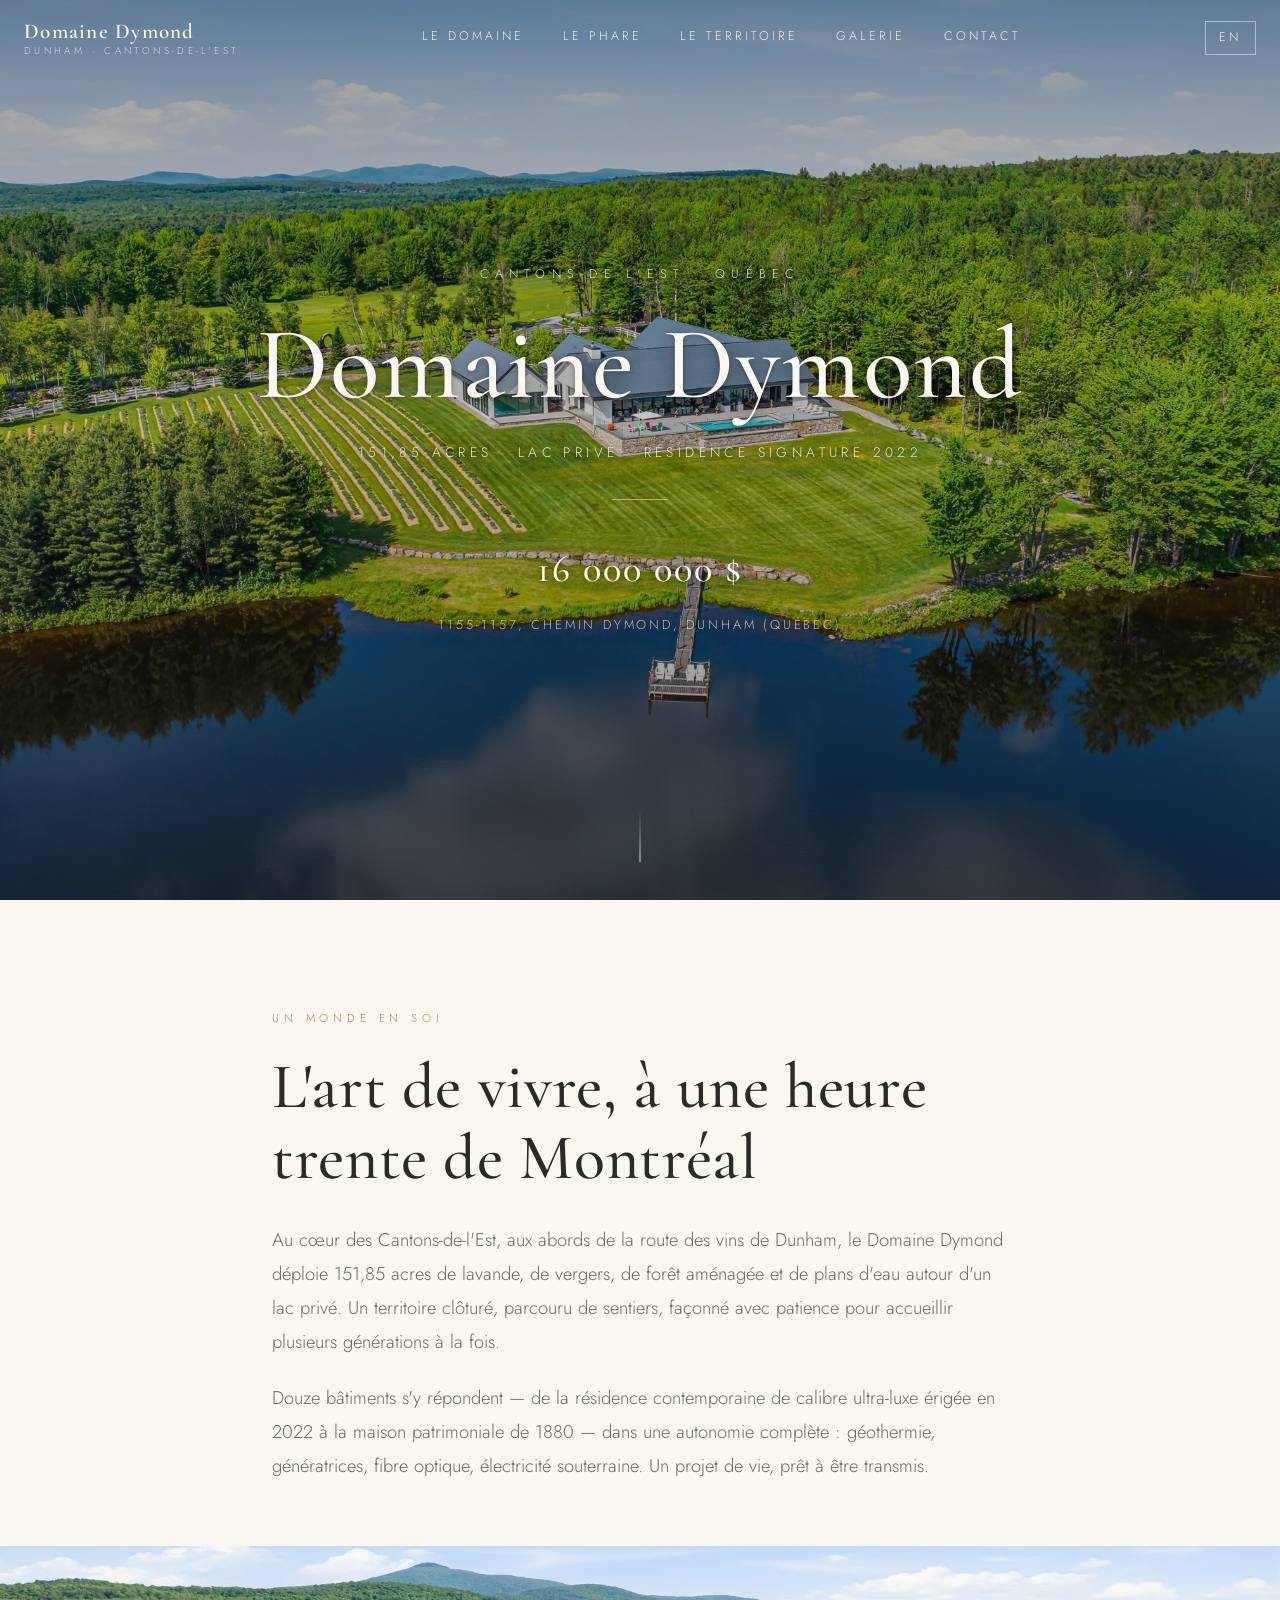
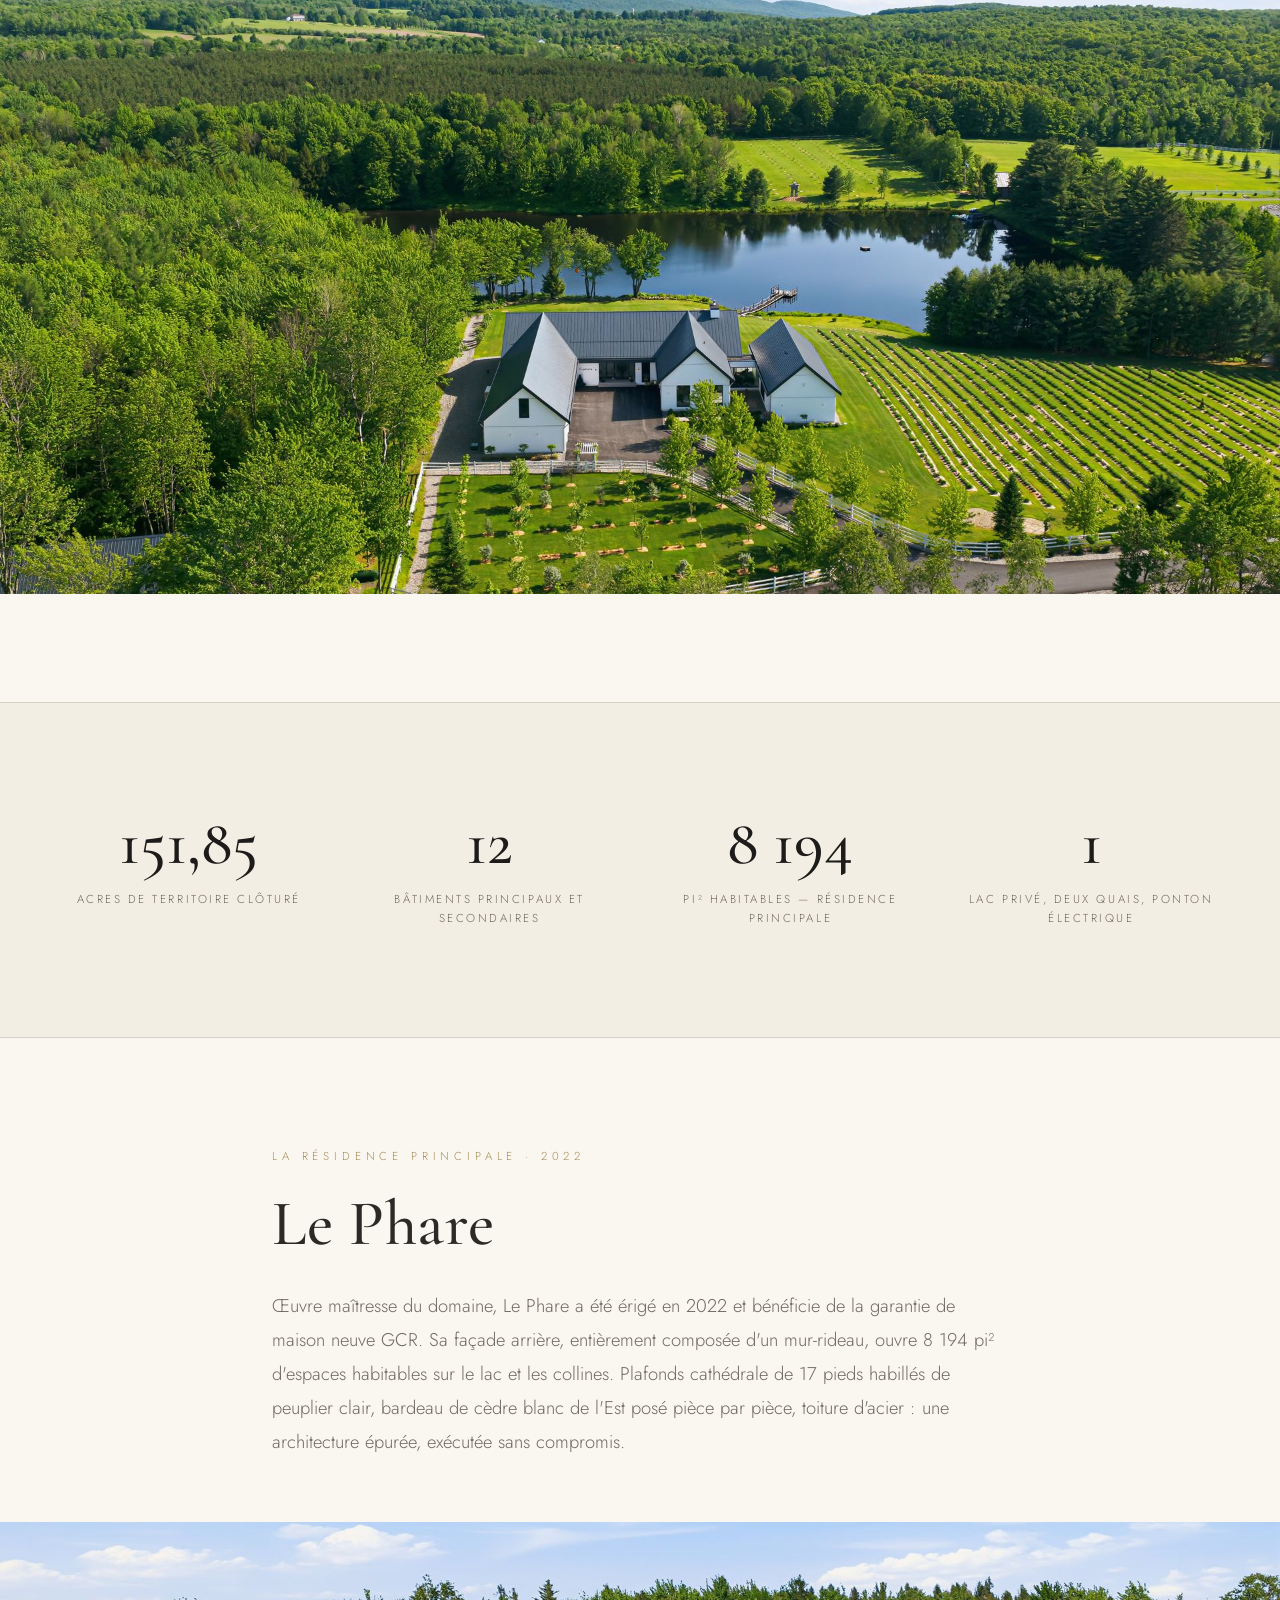
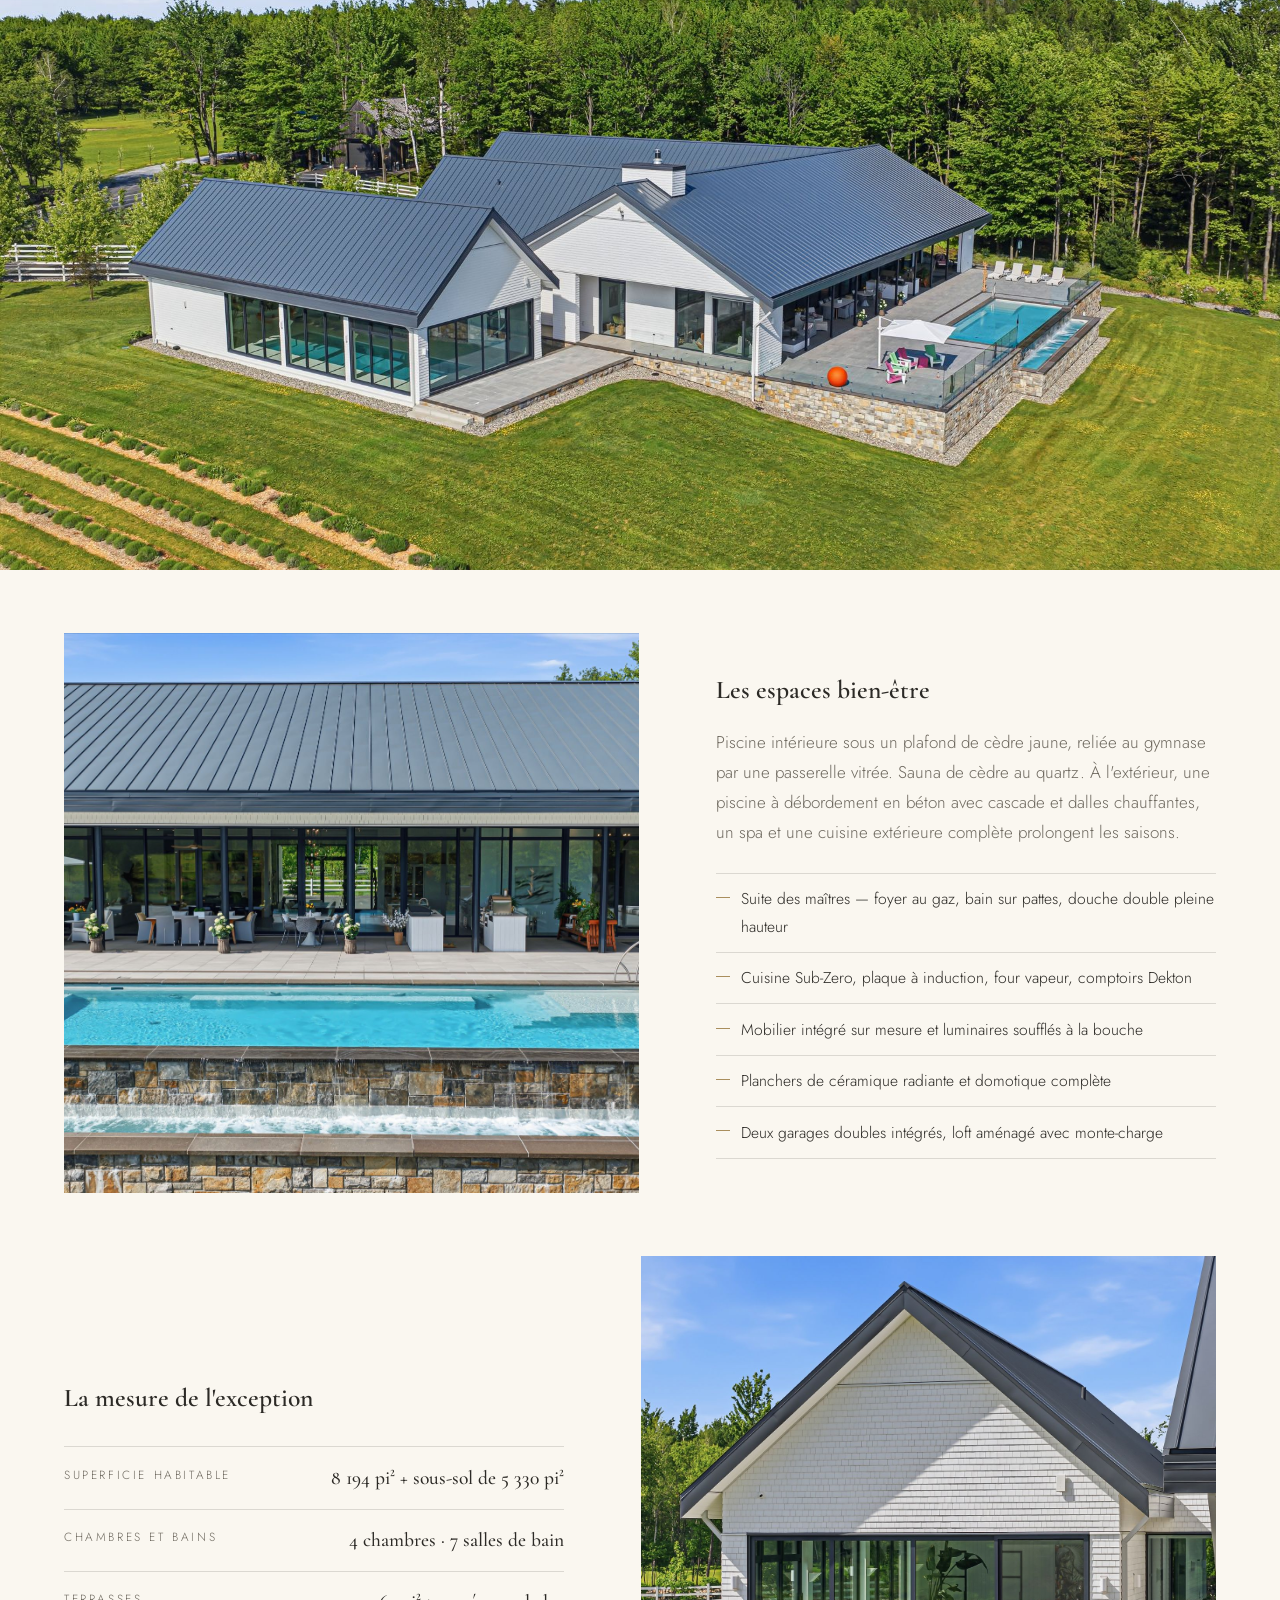
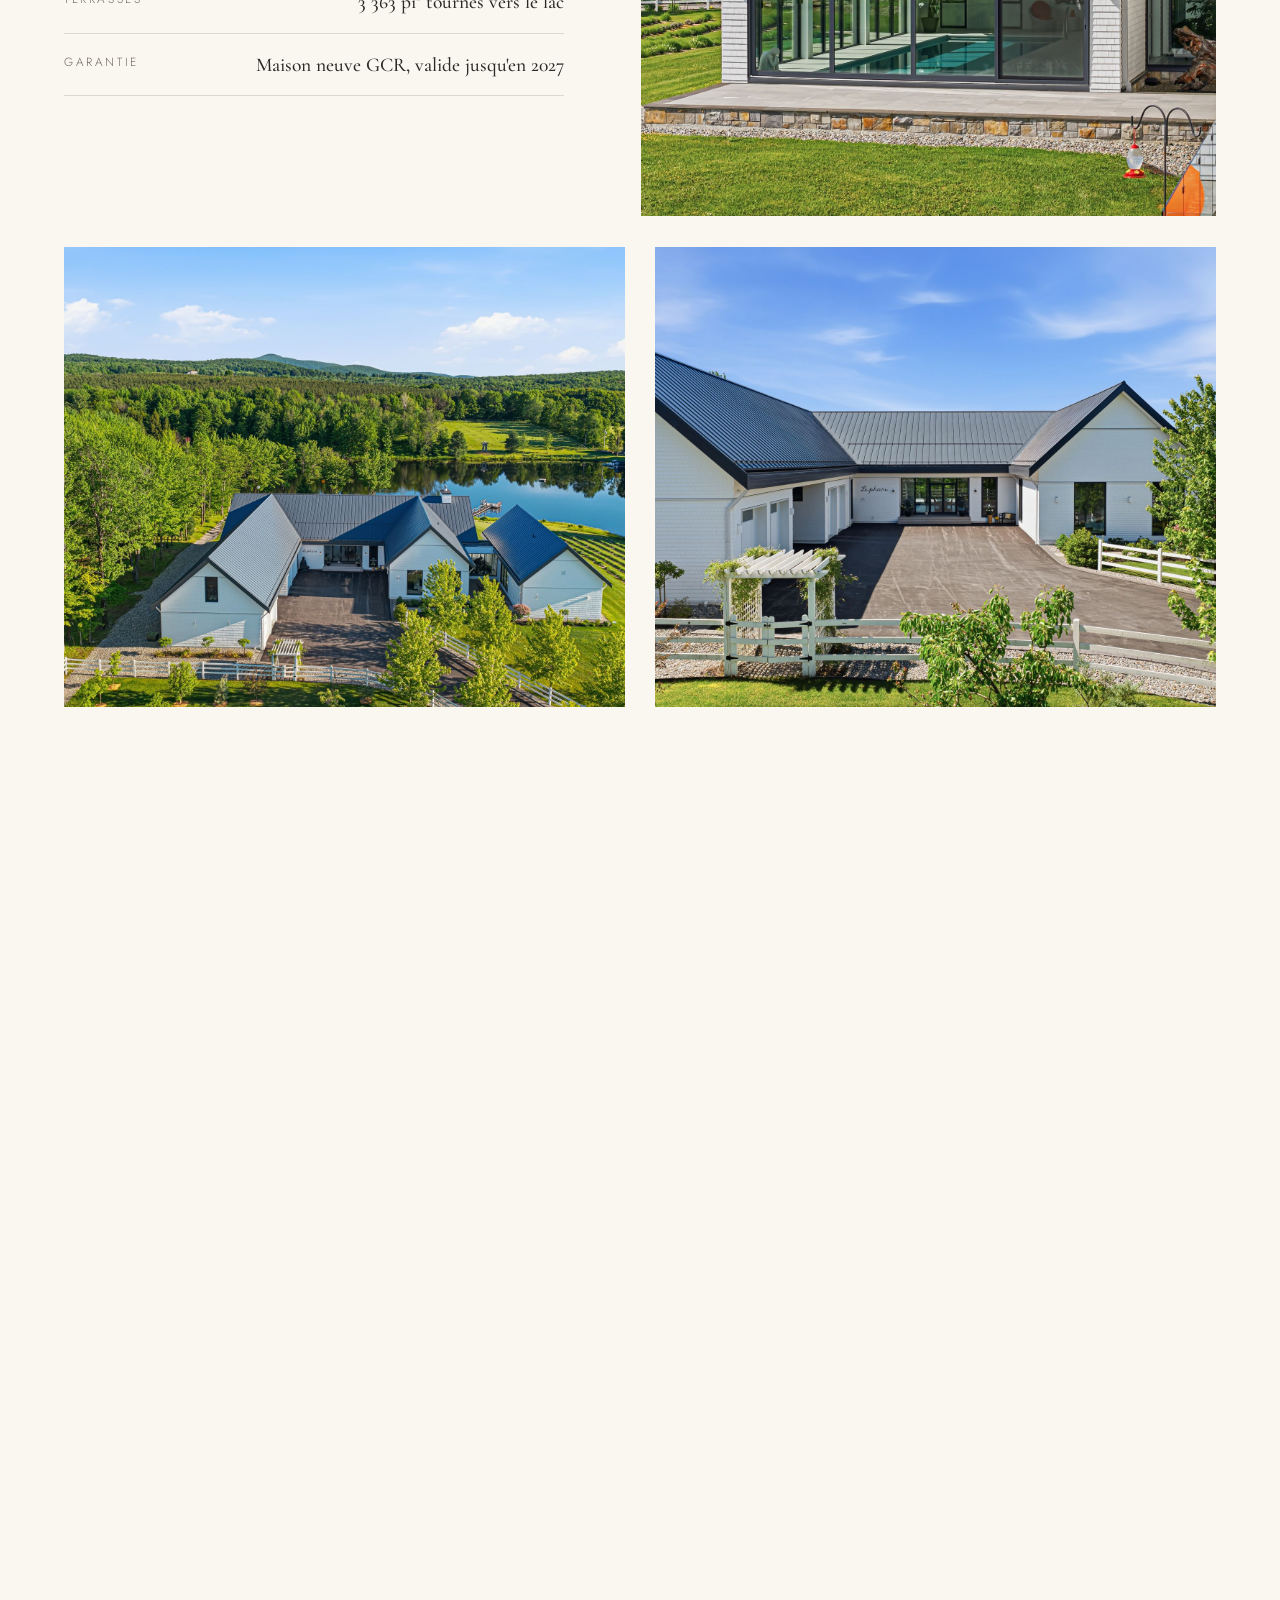
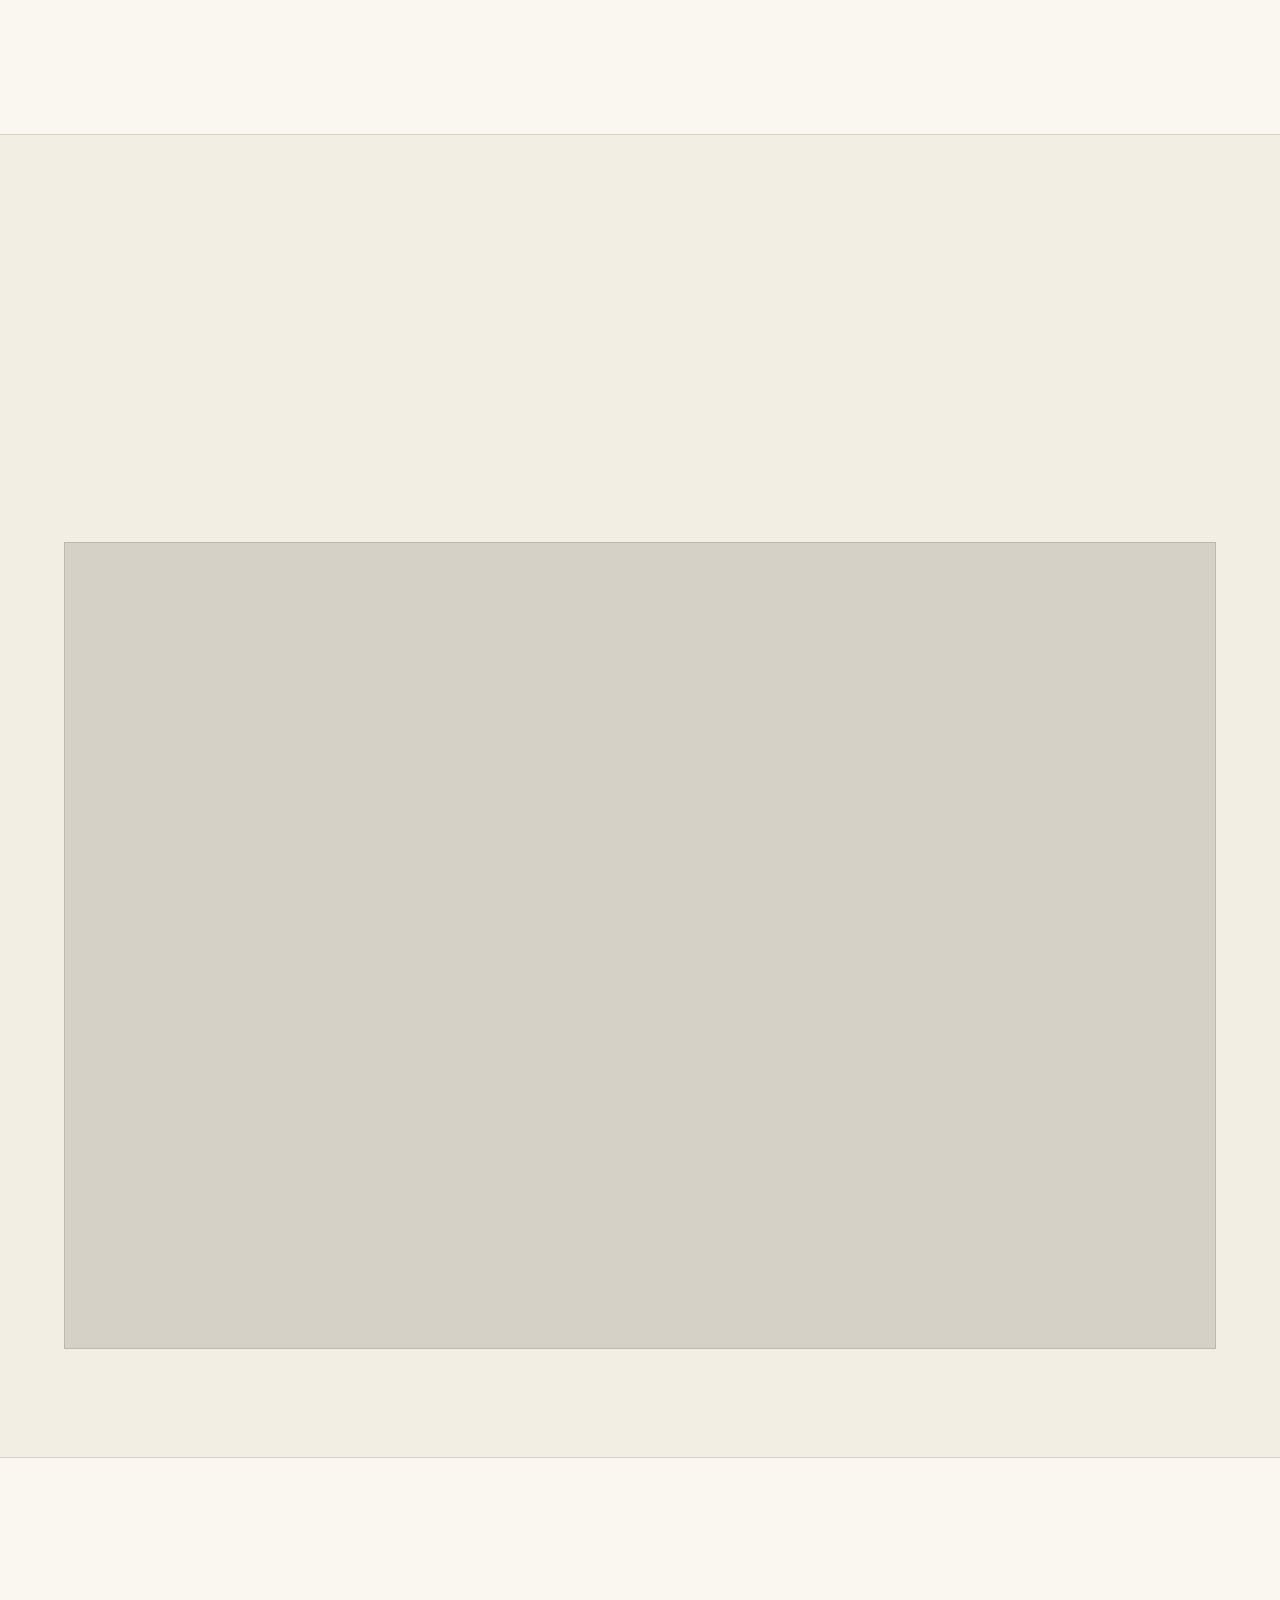
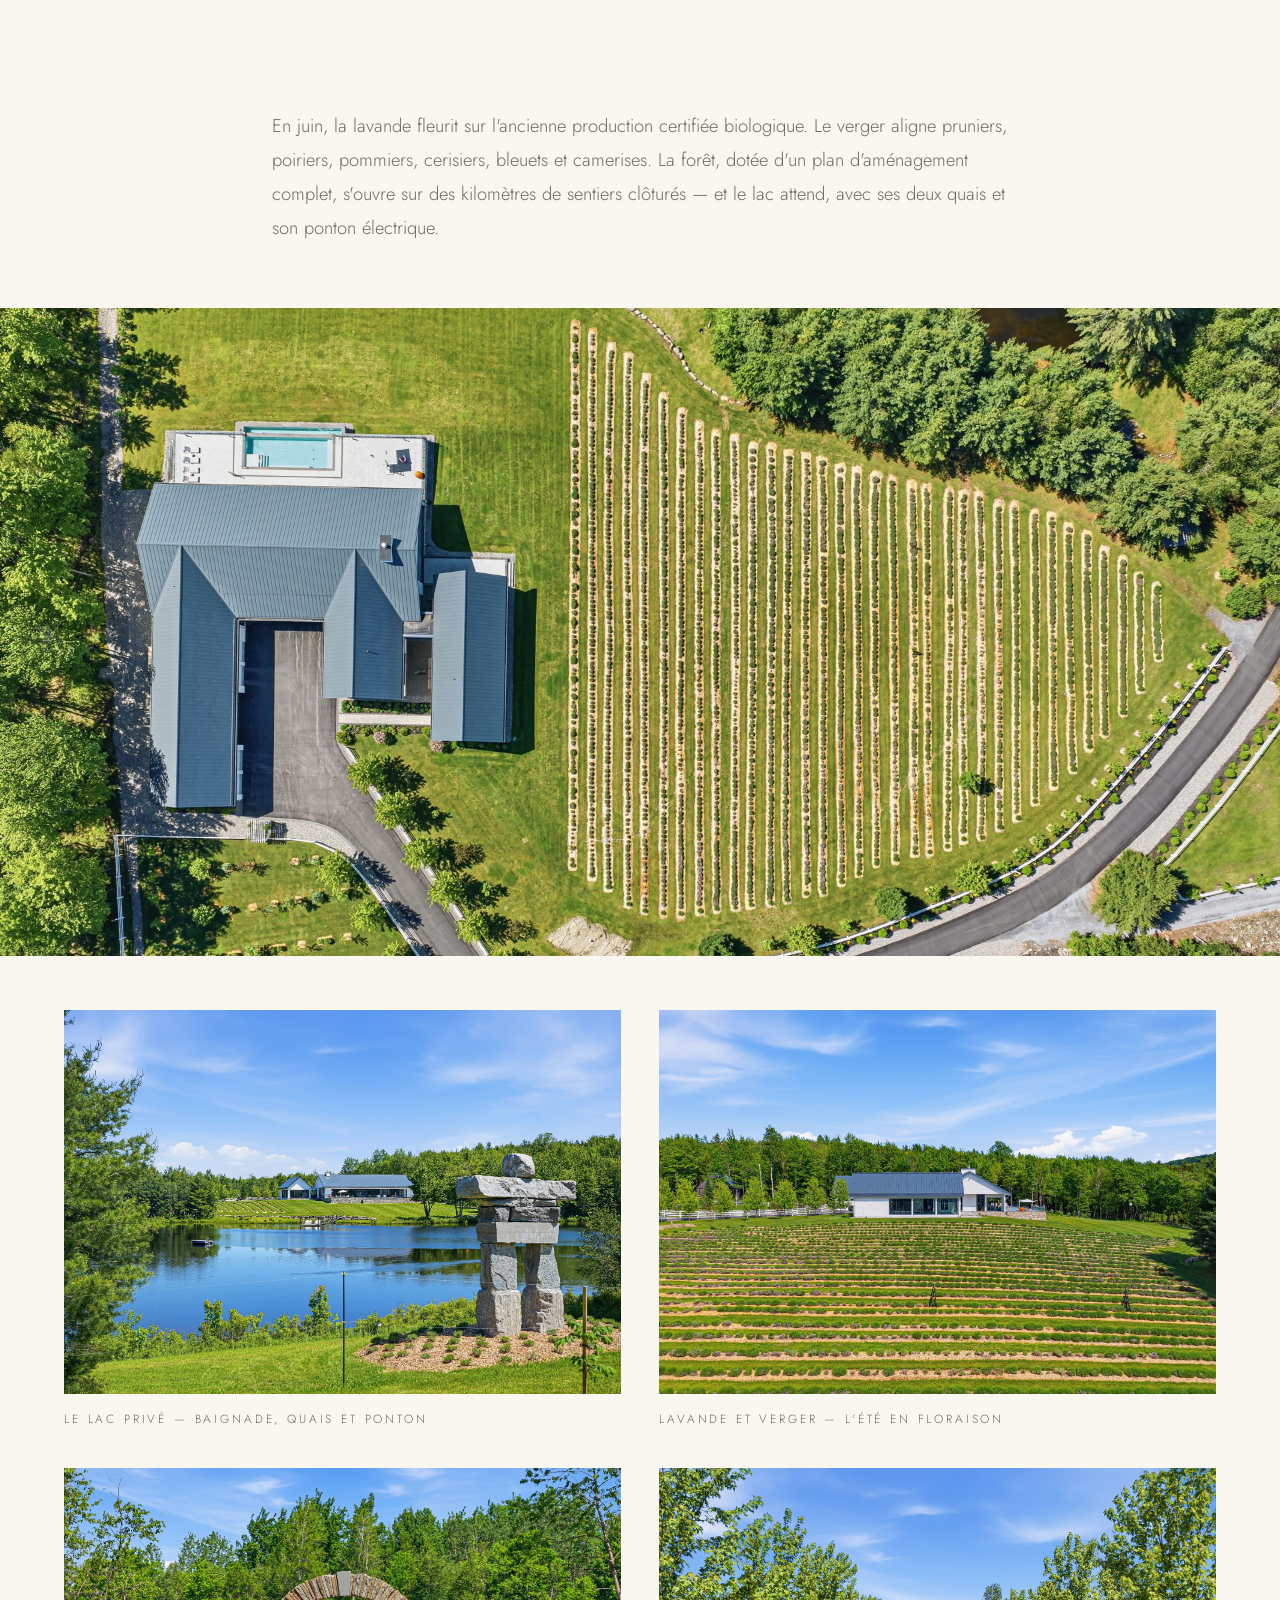
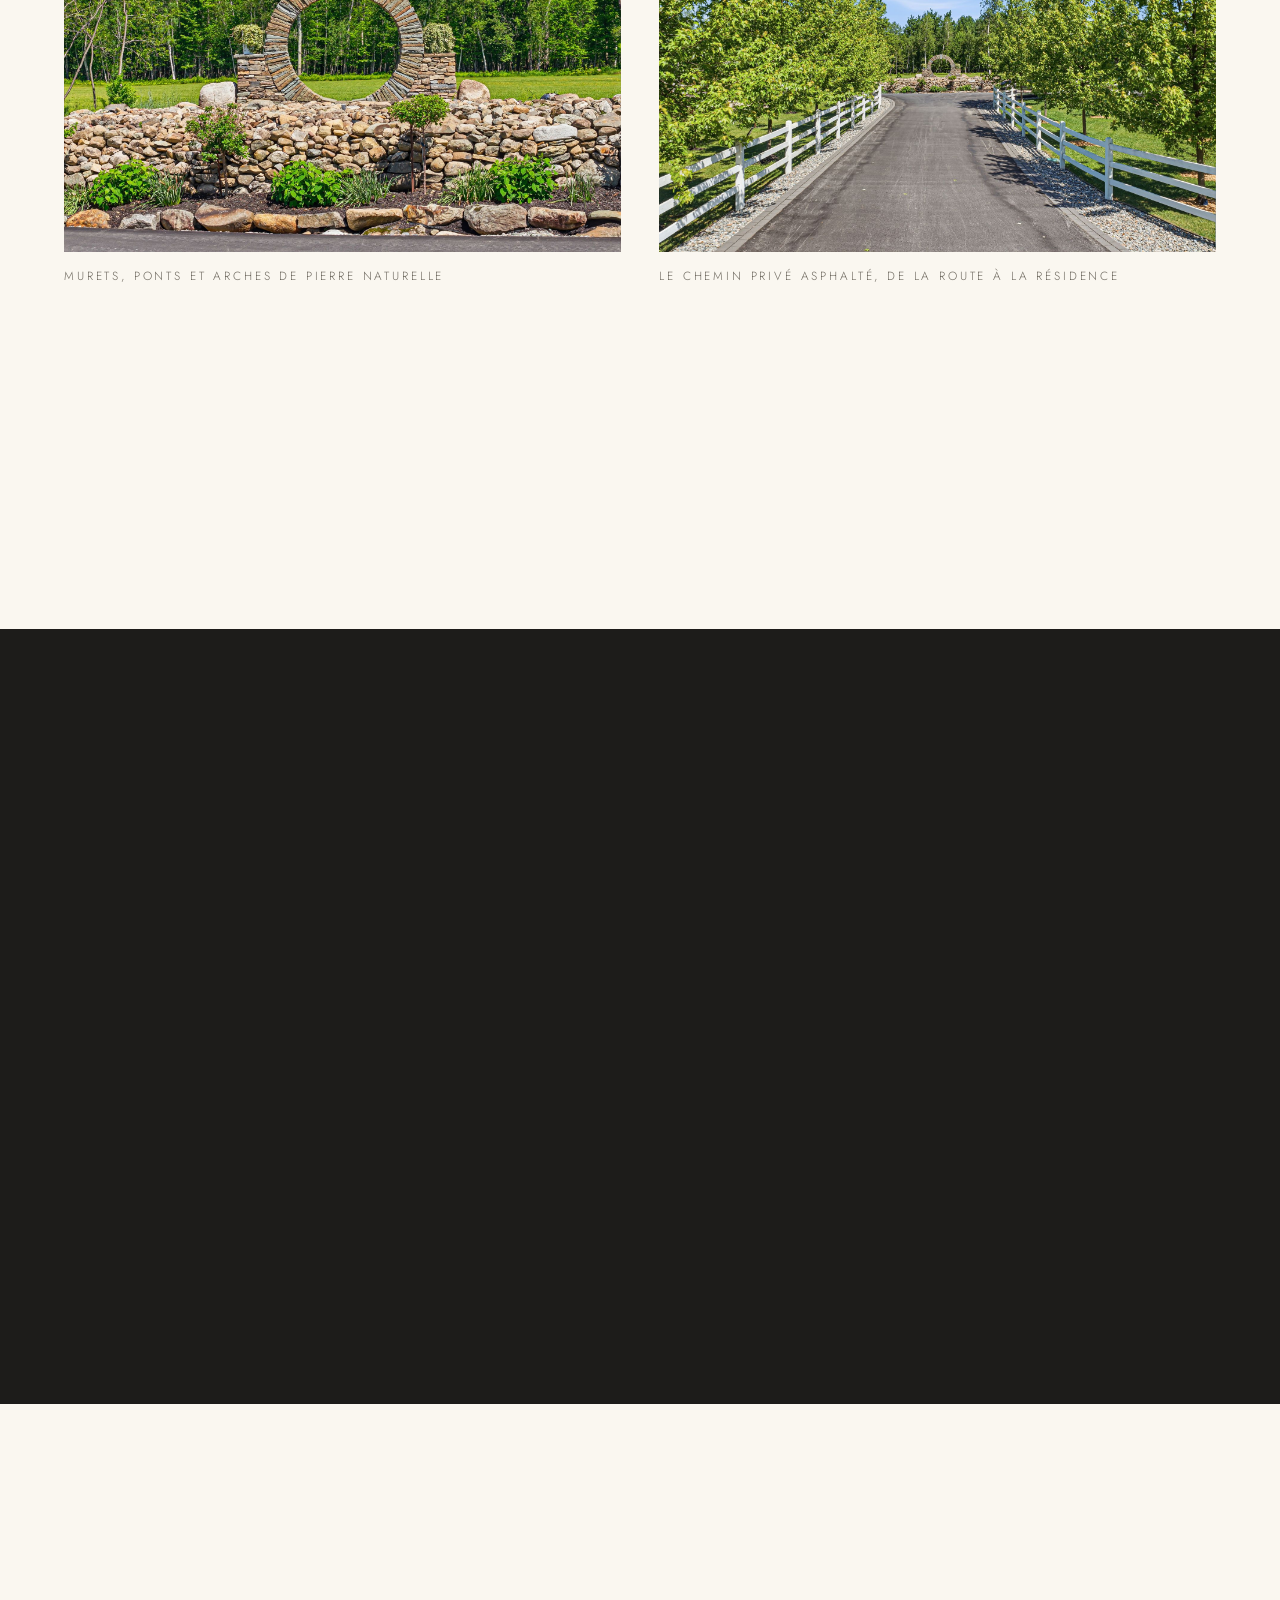
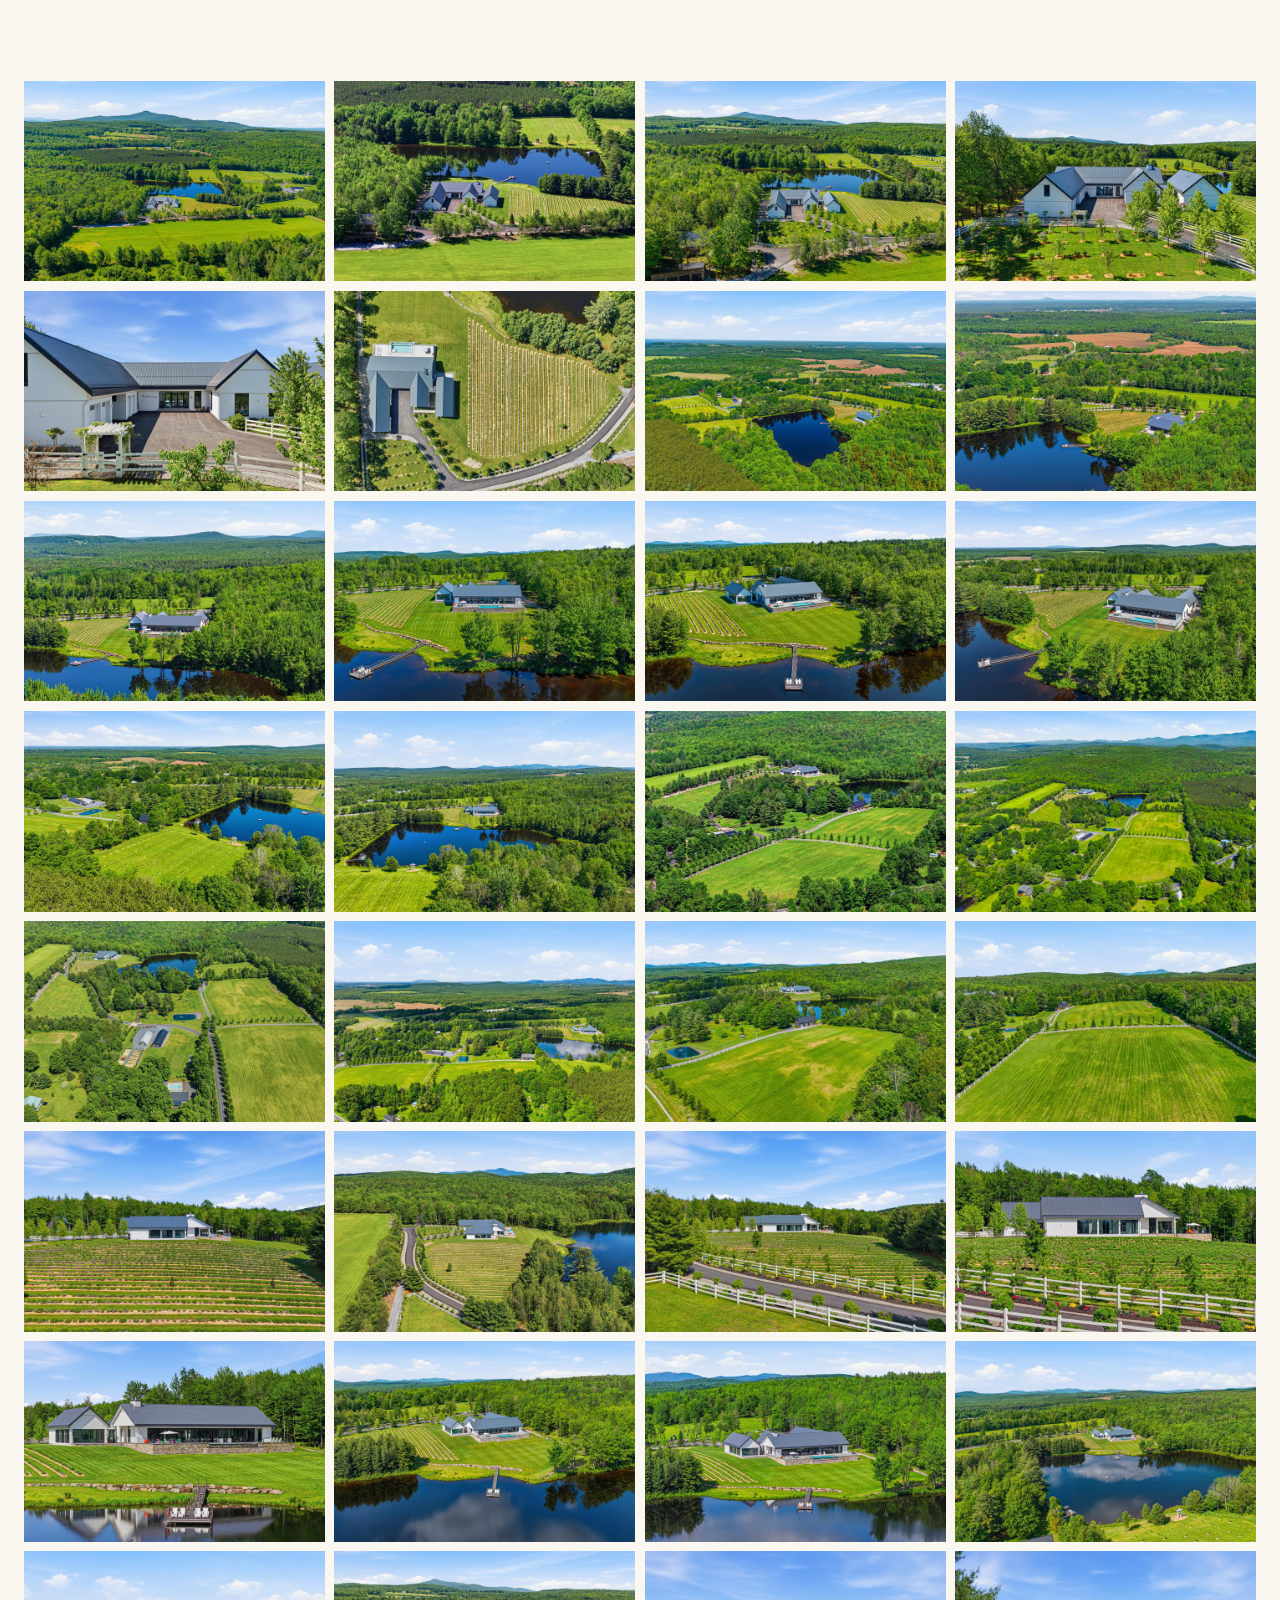
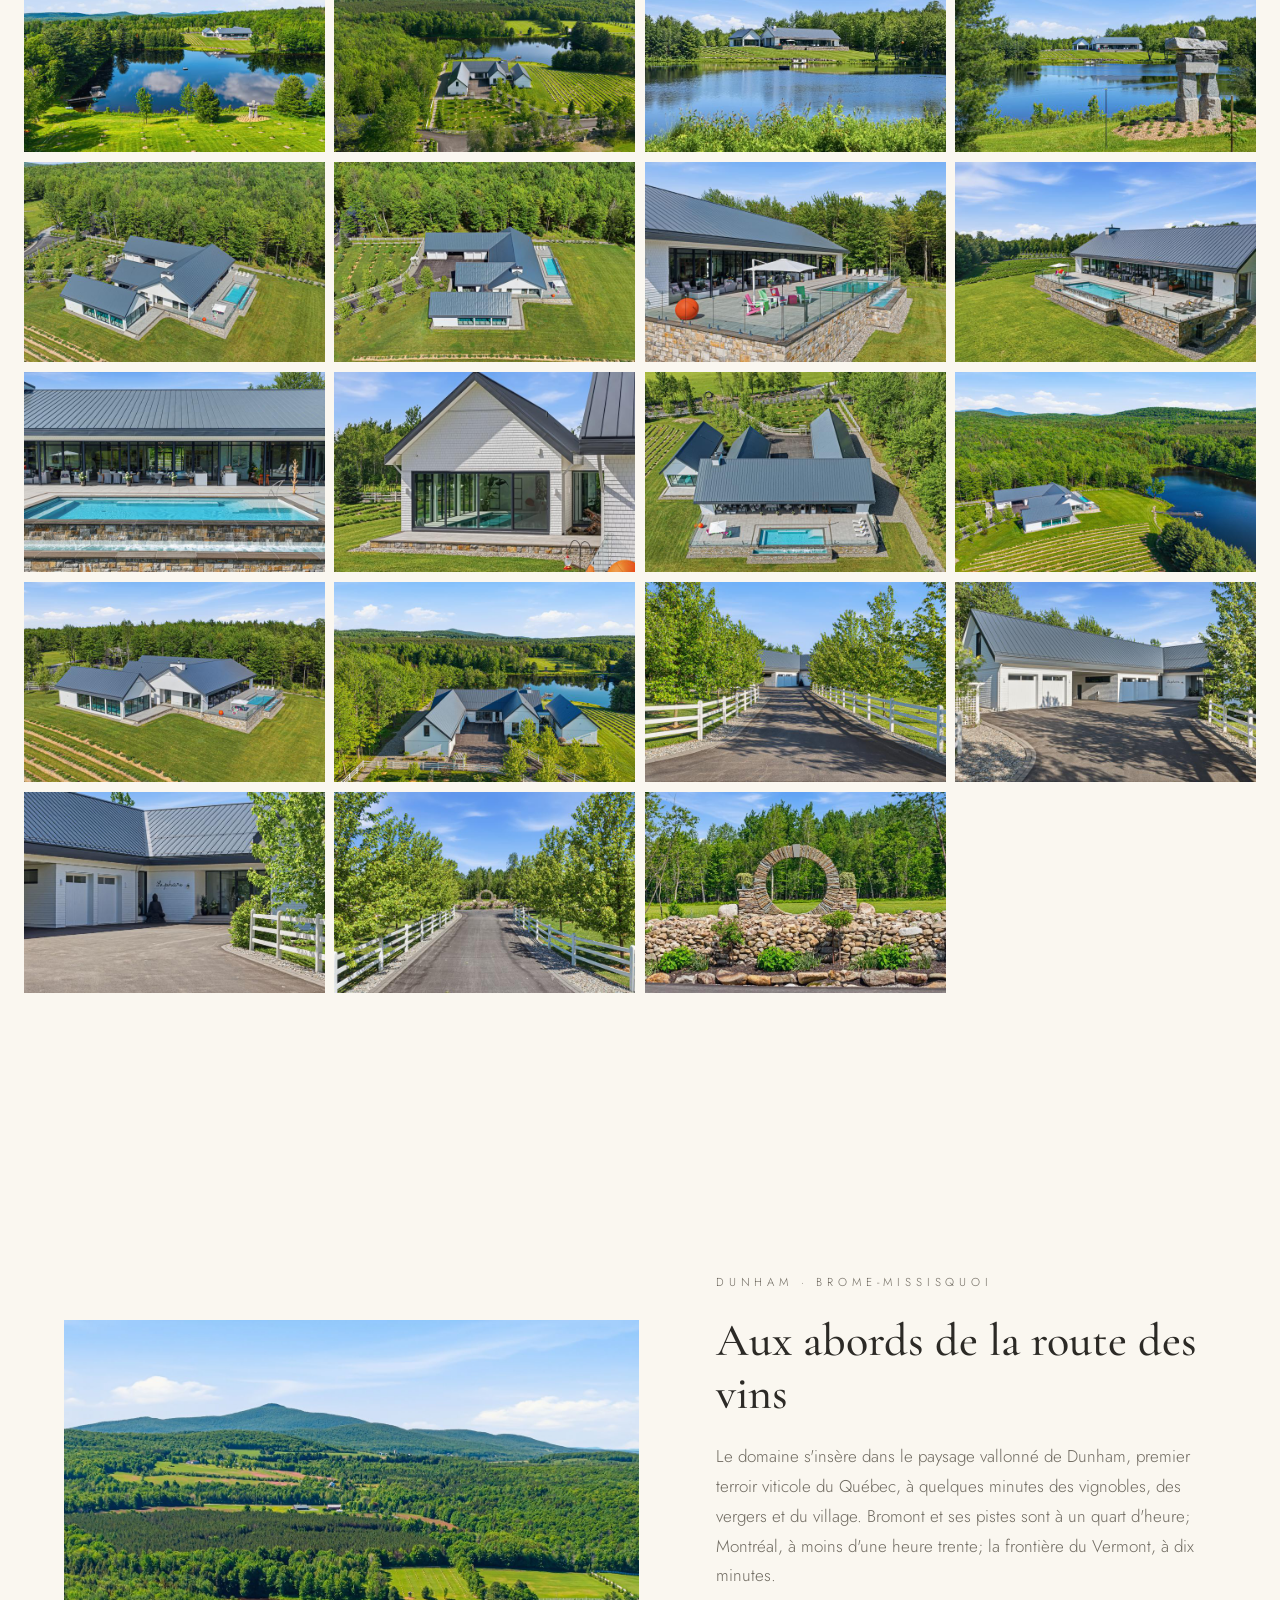
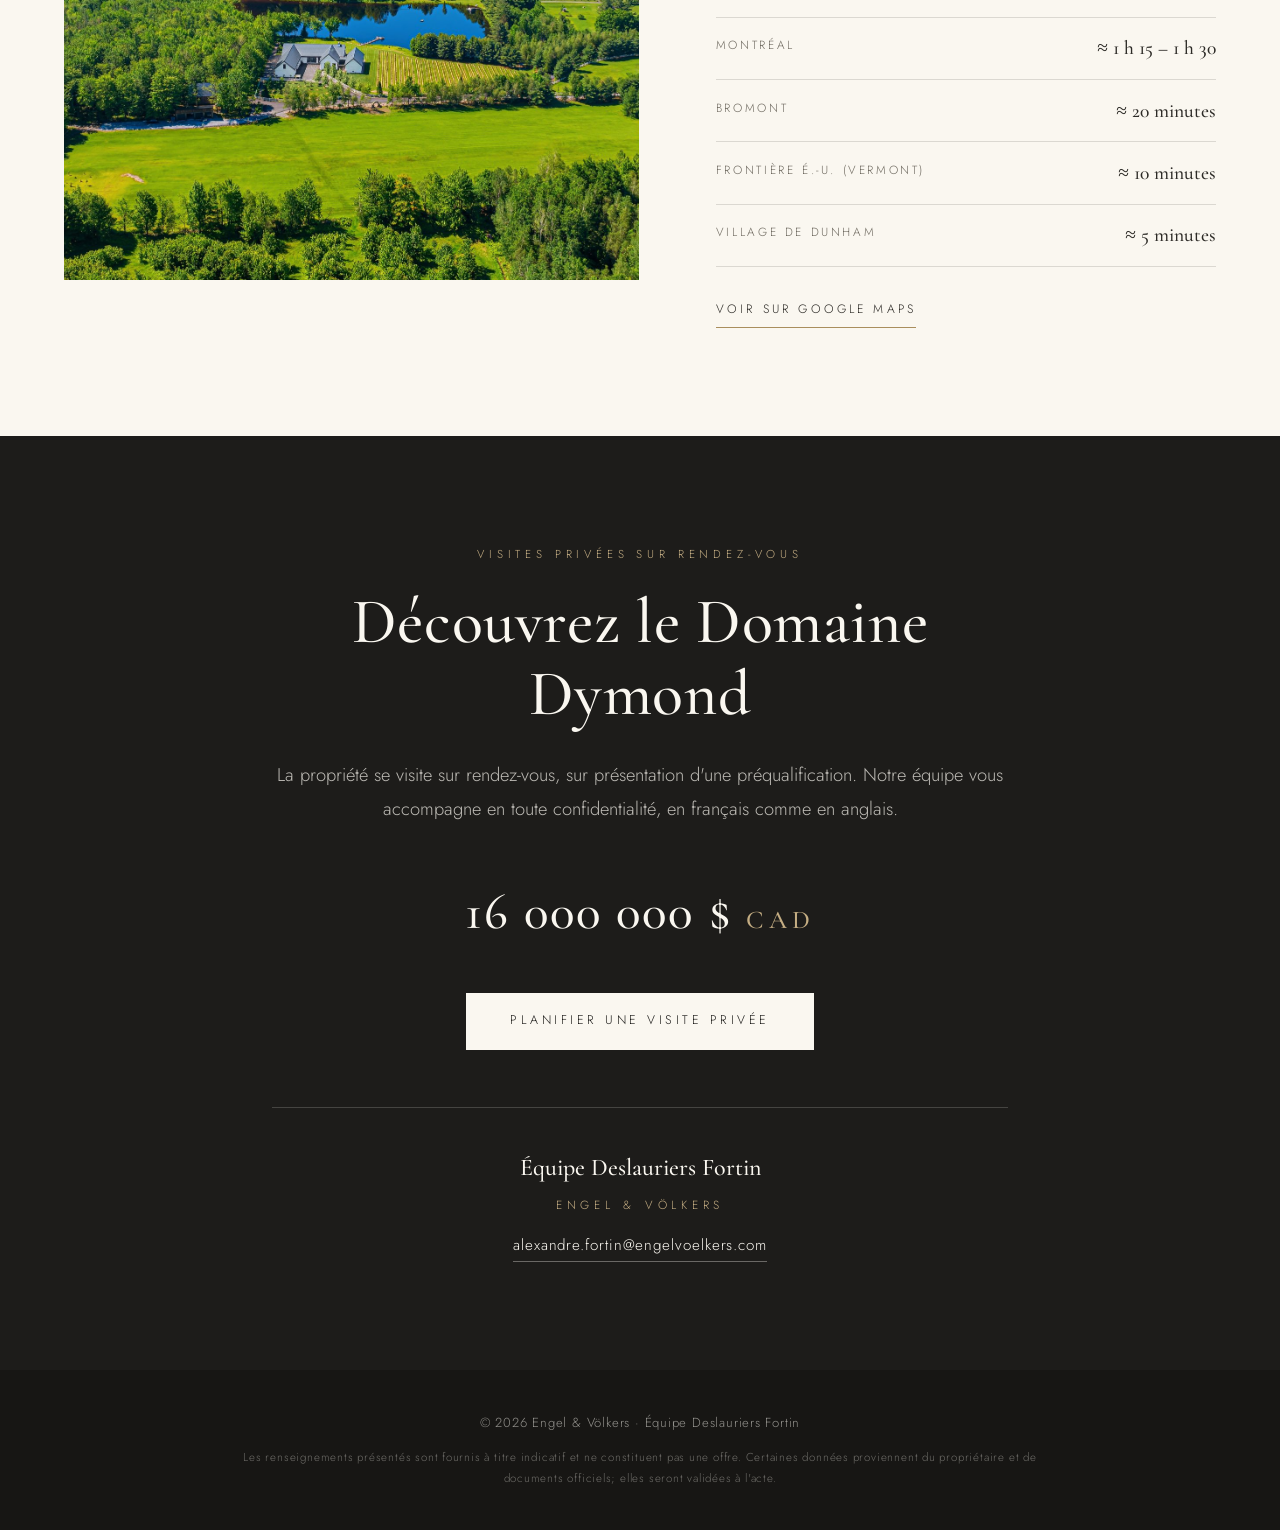
==== index.html @ 8c30445a "Site web du Domaine Dymond — 1155-1157 ch. Dymond, Dunham Site statique bilingue (FR/EN) de présenta" ====
<!DOCTYPE html>
<html lang="fr">
<head>
  <meta charset="UTF-8">
  <meta name="viewport" content="width=device-width, initial-scale=1.0">
  <meta name="robots" content="noindex, nofollow">
  <title>Domaine Dymond — 1155-1157 ch. Dymond, Dunham | Engel &amp; Völkers</title>
  <meta name="description" content="Domaine d'exception de 151,85 acres au cœur des Cantons-de-l'Est — résidence contemporaine de 2022, lac privé, champ de lavande. Engel &amp; Völkers, Équipe Deslauriers Fortin.">
  <link rel="icon" href="assets/favicon.svg" type="image/svg+xml">
  <link rel="preload" href="assets/fonts/CormorantGaramond.woff2" as="font" type="font/woff2" crossorigin>
  <link rel="preload" href="assets/fonts/Jost.woff2" as="font" type="font/woff2" crossorigin>
  <link rel="stylesheet" href="css/styles.css">
</head>
<body>

  <!-- ===== Header ===== -->
  <header class="site-header" id="siteHeader">
    <div class="header-inner">
      <a class="brand" href="#accueil">
        <span class="brand-domaine" data-i18n="brand">Domaine Dymond</span>
        <span class="brand-sub">Dunham · Cantons-de-l'Est</span>
      </a>
      <nav class="main-nav" id="mainNav" aria-label="Navigation principale">
        <a href="#domaine" data-i18n="nav.domaine">Le domaine</a>
        <a href="#phare" data-i18n="nav.phare">Le Phare</a>
        <a href="#territoire" data-i18n="nav.territoire">Le territoire</a>
        <a href="#galerie" data-i18n="nav.galerie">Galerie</a>
        <a href="#contact" data-i18n="nav.contact">Contact</a>
      </nav>
      <div class="header-right">
        <button class="lang-toggle" id="langToggle" aria-label="Switch language">EN</button>
        <button class="nav-burger" id="navBurger" aria-label="Menu" aria-expanded="false">
          <span></span><span></span><span></span>
        </button>
      </div>
    </div>
  </header>

  <!-- ===== Hero ===== -->
  <section class="hero" id="accueil">
    <img class="hero-img" src="assets/img/d27-large.jpg" alt="Le Phare et son reflet sur le lac privé, Domaine Dymond, Dunham" fetchpriority="high">
    <div class="hero-veil"></div>
    <div class="hero-content">
      <p class="hero-kicker reveal" data-i18n="hero.kicker">Cantons-de-l'Est · Québec</p>
      <h1 class="hero-title reveal" data-i18n="hero.title">Domaine Dymond</h1>
      <p class="hero-sub reveal" data-i18n="hero.sub">151,85 acres · Lac privé · Résidence signature 2022</p>
      <div class="hero-rule reveal"></div>
      <p class="hero-price reveal">16 000 000 $</p>
      <p class="hero-addr reveal">1155-1157, chemin Dymond, Dunham (Québec)</p>
    </div>
    <a class="hero-scroll" href="#intro" aria-label="Défiler vers le bas"><span></span></a>
  </section>

  <!-- ===== Intro narrative ===== -->
  <section class="section section-intro" id="intro">
    <div class="container narrow">
      <p class="eyebrow reveal" data-i18n="intro.eyebrow">Un monde en soi</p>
      <h2 class="display reveal" data-i18n="intro.title">L'art de vivre, à une heure trente de Montréal</h2>
      <p class="lede reveal" data-i18n="intro.p1">Au cœur des Cantons-de-l'Est, aux abords de la route des vins de Dunham, le Domaine Dymond déploie 151,85 acres de lavande, de vergers, de forêt aménagée et de plans d'eau autour d'un lac privé. Un territoire clôturé, parcouru de sentiers, façonné avec patience pour accueillir plusieurs générations à la fois.</p>
      <p class="lede reveal" data-i18n="intro.p2">Douze bâtiments s'y répondent — de la résidence contemporaine de calibre ultra-luxe érigée en 2022 à la maison patrimoniale de 1880 — dans une autonomie complète : géothermie, génératrices, fibre optique, électricité souterraine. Un projet de vie, prêt à être transmis.</p>
    </div>
    <figure class="full-bleed reveal">
      <img src="assets/img/d31-large.jpg" alt="Vue aérienne du domaine : Le Phare, le lac privé et les collines des Cantons-de-l'Est" loading="lazy">
    </figure>
  </section>

  <!-- ===== Chiffres clés ===== -->
  <section class="section section-stats" id="domaine">
    <div class="container">
      <div class="stats-grid">
        <div class="stat reveal">
          <span class="stat-num">151,85</span>
          <span class="stat-label" data-i18n="stats.acres">acres de territoire clôturé</span>
        </div>
        <div class="stat reveal">
          <span class="stat-num">12</span>
          <span class="stat-label" data-i18n="stats.batiments">bâtiments principaux et secondaires</span>
        </div>
        <div class="stat reveal">
          <span class="stat-num">8 194</span>
          <span class="stat-label" data-i18n="stats.pi2">pi² habitables — résidence principale</span>
        </div>
        <div class="stat reveal">
          <span class="stat-num">1</span>
          <span class="stat-label" data-i18n="stats.lac">lac privé, deux quais, ponton électrique</span>
        </div>
      </div>
    </div>
  </section>

  <!-- ===== Le Phare ===== -->
  <section class="section section-phare" id="phare">
    <div class="container narrow section-head">
      <p class="eyebrow reveal" data-i18n="phare.eyebrow">La résidence principale · 2022</p>
      <h2 class="display reveal" data-i18n="phare.title">Le Phare</h2>
      <p class="lede reveal" data-i18n="phare.p1">Œuvre maîtresse du domaine, Le Phare a été érigé en 2022 et bénéficie de la garantie de maison neuve GCR. Sa façade arrière, entièrement composée d'un mur-rideau, ouvre 8 194 pi² d'espaces habitables sur le lac et les collines. Plafonds cathédrale de 17 pieds habillés de peuplier clair, bardeau de cèdre blanc de l'Est posé pièce par pièce, toiture d'acier : une architecture épurée, exécutée sans compromis.</p>
    </div>
    <figure class="full-bleed reveal">
      <img src="assets/img/d44-large.jpg" alt="Le Phare — mur-rideau vitré et piscine à débordement" loading="lazy">
    </figure>
    <div class="container">
      <div class="split reveal">
        <figure class="split-media">
          <img src="assets/img/d40-large.jpg" alt="Piscine extérieure à débordement en béton avec cascade" loading="lazy">
        </figure>
        <div class="split-body">
          <h3 class="title-sm" data-i18n="phare.bienetre.title">Les espaces bien-être</h3>
          <p data-i18n="phare.bienetre.p">Piscine intérieure sous un plafond de cèdre jaune, reliée au gymnase par une passerelle vitrée. Sauna de cèdre au quartz. À l'extérieur, une piscine à débordement en béton avec cascade et dalles chauffantes, un spa et une cuisine extérieure complète prolongent les saisons.</p>
          <ul class="feature-list">
            <li data-i18n="phare.f1">Suite des maîtres — foyer au gaz, bain sur pattes, douche double pleine hauteur</li>
            <li data-i18n="phare.f2">Cuisine Sub-Zero, plaque à induction, four vapeur, comptoirs Dekton</li>
            <li data-i18n="phare.f3">Mobilier intégré sur mesure et luminaires soufflés à la bouche</li>
            <li data-i18n="phare.f4">Planchers de céramique radiante et domotique complète</li>
            <li data-i18n="phare.f5">Deux garages doubles intégrés, loft aménagé avec monte-charge</li>
          </ul>
        </div>
      </div>
      <div class="split split-flip reveal">
        <figure class="split-media">
          <img src="assets/img/d41-large.jpg" alt="Coin vitré de la piscine intérieure du Phare" loading="lazy">
        </figure>
        <div class="split-body">
          <h3 class="title-sm" data-i18n="phare.mesure.title">La mesure de l'exception</h3>
          <dl class="spec-list">
            <div><dt data-i18n="phare.s1t">Superficie habitable</dt><dd data-i18n="phare.s1d">8 194 pi² + sous-sol de 5 330 pi²</dd></div>
            <div><dt data-i18n="phare.s2t">Chambres et bains</dt><dd data-i18n="phare.s2d">4 chambres · 7 salles de bain</dd></div>
            <div><dt data-i18n="phare.s3t">Terrasses</dt><dd data-i18n="phare.s3d">3 363 pi² tournés vers le lac</dd></div>
            <div><dt data-i18n="phare.s4t">Garantie</dt><dd data-i18n="phare.s4d">Maison neuve GCR, valide jusqu'en 2027</dd></div>
          </dl>
        </div>
      </div>
    </div>
    <div class="duo container reveal">
      <figure><img src="assets/img/d45-large.jpg" alt="Survol de la cour d'arrivée du Phare" loading="lazy"></figure>
      <figure><img src="assets/img/d06-large.jpg" alt="Cour intérieure et pergola du Phare" loading="lazy"></figure>
    </div>
  </section>

  <!-- ===== Le Chalet ===== -->
  <section class="section section-chalet" id="chalet">
    <div class="container">
      <div class="split reveal">
        <figure class="split-media tall">
          <img src="assets/img/d18-large.jpg" alt="Le secteur du 1155 — Le Chalet, La Grange, la serre et la piscine" loading="lazy">
        </figure>
        <div class="split-body">
          <p class="eyebrow" data-i18n="chalet.eyebrow">La résidence patrimoniale · vers 1880</p>
          <h2 class="display-sm" data-i18n="chalet.title">Le Chalet</h2>
          <p data-i18n="chalet.p1">Cœur historique du domaine, Le Chalet veille sur le territoire depuis près d'un siècle et demi. Entièrement repensé en 2007-2009 puis en 2020-2021, il conserve ses poutres d'époque sous un toit cathédrale, autour d'un îlot de granite de treize pieds.</p>
          <p data-i18n="chalet.p2">Trois chambres, une galerie couverte de cinquante et un pieds, une piscine creusée au sel avec pavillon au bord du lac : la maison d'invités par excellence — ou un pied-à-terre plein de caractère pendant que la grande maison reçoit.</p>
          <ul class="feature-list">
            <li data-i18n="chalet.f1">1 853 pi² habitables · 3 chambres à l'étage</li>
            <li data-i18n="chalet.f2">Cuisine rénovée 2021, îlot de granite de 13 pieds</li>
            <li data-i18n="chalet.f3">Piscine creusée 32 pieds au sel et pavillon rénové 2024-2025</li>
            <li data-i18n="chalet.f4">Foyer au bois à combustion lente, galerie couverte</li>
          </ul>
        </div>
      </div>
    </div>
  </section>

  <!-- ===== Les dépendances ===== -->
  <section class="section section-annexes" id="annexes">
    <div class="container narrow section-head">
      <p class="eyebrow reveal" data-i18n="annexes.eyebrow">Un hameau complet</p>
      <h2 class="display reveal" data-i18n="annexes.title">Les dépendances</h2>
      <p class="lede reveal" data-i18n="annexes.p1">Dix bâtiments secondaires, chacun avec sa vocation, gravitent autour des deux résidences — logements d'appoint, ateliers, serre de production et garages. De quoi loger les invités, les passions et la machinerie d'un domaine qui se suffit à lui-même.</p>
    </div>
    <div class="container">
      <div class="annex-grid">
        <article class="annex reveal">
          <span class="annex-year">1880 · 2021</span>
          <h3 data-i18n="annexes.grange.t">La Grange</h3>
          <p data-i18n="annexes.grange.d">Bâtiment patrimonial agrandi et rénové en profondeur — section cathédrale de 17 pieds très fenestrée, cuisine complète, dortoir aménagé et poutres d'origine.</p>
        </article>
        <article class="annex reveal">
          <span class="annex-year">2021</span>
          <h3 data-i18n="annexes.shed.t">La Shed</h3>
          <p data-i18n="annexes.shed.d">Loft tout confort de 1 560 pi² — cuisine équipée, foyer au gaz, dortoir à l'étage et terrasse couverte chauffée de 25 pieds.</p>
        </article>
        <article class="annex reveal">
          <span class="annex-year">2010 · 2025</span>
          <h3 data-i18n="annexes.pavillon.t">Le Pavillon</h3>
          <p data-i18n="annexes.pavillon.d">Au bord du lac, cuisine d'été et salle d'eau sous un sol de terrazzo — l'espace de réception des après-midis de baignade.</p>
        </article>
        <article class="annex reveal">
          <span class="annex-year">2025</span>
          <h3 data-i18n="annexes.garage.t">Le Garage</h3>
          <p data-i18n="annexes.garage.d">Quatre voitures sur céramique à chauffage radiant, dalle époxy isolée et portes motorisées — la dernière construction du domaine.</p>
        </article>
        <article class="annex reveal">
          <span class="annex-year">2022</span>
          <h3 data-i18n="annexes.atelier.t">L'Atelier</h3>
          <p data-i18n="annexes.atelier.d">Environ 30 × 60 pieds isolés et chauffés en qualité résidentielle, sous un plafond de 12 pieds — atelier, studio ou salle de jeu.</p>
        </article>
        <article class="annex reveal">
          <span class="annex-year">2010 · 2025</span>
          <h3 data-i18n="annexes.serre.t">La Serre</h3>
          <p data-i18n="annexes.serre.d">Serre de production de 70 pieds largement rénovée en 2025, avec puits indépendant, irrigation et porte motorisée.</p>
        </article>
        <article class="annex reveal">
          <span class="annex-year">2021</span>
          <h3 data-i18n="annexes.shop.t">La Shop</h3>
          <p data-i18n="annexes.shop.d">Atelier de rangement isolé de 408 pi², système Proslat et porte de garage motorisée.</p>
        </article>
        <article class="annex reveal">
          <span class="annex-year">2016</span>
          <h3 data-i18n="annexes.dome.t">L'Abri Archidome</h3>
          <p data-i18n="annexes.dome.d">Dôme d'acier de 1 800 pi² sous 16 pieds de dégagement — l'entreposage grande capacité, raccordé à une génératrice.</p>
        </article>
        <article class="annex reveal">
          <span class="annex-year">2024</span>
          <h3 data-i18n="annexes.poulailler.t">Le Poulailler</h3>
          <p data-i18n="annexes.poulailler.d">Isolé et chauffé, quatre pondoirs et volière grillagée — les œufs frais du matin.</p>
        </article>
        <article class="annex reveal">
          <span class="annex-year">≈ 1950</span>
          <h3 data-i18n="annexes.scierie.t">La Scierie</h3>
          <p data-i18n="annexes.scierie.d">Remise à bois et matériaux d'époque — la mémoire agricole du domaine.</p>
        </article>
      </div>
    </div>
  </section>

  <!-- ===== Le territoire ===== -->
  <section class="section section-terre" id="territoire">
    <div class="container narrow section-head">
      <p class="eyebrow reveal" data-i18n="terre.eyebrow">614 515 m² façonnés avec soin</p>
      <h2 class="display reveal" data-i18n="terre.title">Le territoire</h2>
      <p class="lede reveal" data-i18n="terre.p1">En juin, la lavande fleurit sur l'ancienne production certifiée biologique. Le verger aligne pruniers, poiriers, pommiers, cerisiers, bleuets et camerises. La forêt, dotée d'un plan d'aménagement complet, s'ouvre sur des kilomètres de sentiers clôturés — et le lac attend, avec ses deux quais et son ponton électrique.</p>
    </div>
    <figure class="full-bleed reveal">
      <img src="assets/img/d07-large.jpg" alt="Vue aérienne du verger en rangs et de la résidence" loading="lazy">
    </figure>
    <div class="container">
      <div class="terre-grid">
        <figure class="reveal"><img src="assets/img/d33-large.jpg" alt="Inukshuk de pierre au bord du lac privé" loading="lazy"><figcaption data-i18n="terre.c1">Le lac privé — baignade, quais et ponton</figcaption></figure>
        <figure class="reveal"><img src="assets/img/d22-large.jpg" alt="Rangs de lavande et verger en été" loading="lazy"><figcaption data-i18n="terre.c2">Lavande et verger — l'été en floraison</figcaption></figure>
        <figure class="reveal"><img src="assets/img/d50-large.jpg" alt="Arche de pierre naturelle à l'entrée d'un sentier" loading="lazy"><figcaption data-i18n="terre.c3">Murets, ponts et arches de pierre naturelle</figcaption></figure>
        <figure class="reveal"><img src="assets/img/d49-large.jpg" alt="Allée privée asphaltée bordée d'arbres et de clôtures blanches" loading="lazy"><figcaption data-i18n="terre.c4">Le chemin privé asphalté, de la route à la résidence</figcaption></figure>
      </div>
      <ul class="terre-list reveal">
        <li data-i18n="terre.l1">Champ de lavande — ancienne production biologique certifiée</li>
        <li data-i18n="terre.l2">Verger : pruniers, poiriers, pommiers, cerisiers, bleuets, camerises, argousiers</li>
        <li data-i18n="terre.l3">Trois plans d'eau oxygénés, ruisseaux et cascades</li>
        <li data-i18n="terre.l4">Terrains de pickleball et de pétanque, potager clôturé, îlot de Bali</li>
        <li data-i18n="terre.l5">Clôtures à gibier sur plusieurs kilomètres, abri pour deux chevaux</li>
        <li data-i18n="terre.l6">Machinerie incluse : voiturettes de golf, motoneige électrique, tracteur restauré, équipement nautique</li>
      </ul>
    </div>
  </section>

  <!-- ===== Autonomie ===== -->
  <section class="section section-autonomie" id="autonomie">
    <div class="container">
      <div class="auto-inner">
        <p class="eyebrow light reveal" data-i18n="auto.eyebrow">Une infrastructure invisible</p>
        <h2 class="display light reveal" data-i18n="auto.title">L'autonomie complète</h2>
        <p class="lede light reveal" data-i18n="auto.p1">Le domaine a été conçu pour la fiabilité absolue : tout est enfoui, doublé, filtré. On y vit hors réseau sans jamais y penser.</p>
        <div class="auto-grid">
          <div class="auto-item reveal"><h3 data-i18n="auto.g1t">Géothermie</h3><p data-i18n="auto.g1d">Cinq systèmes indépendants et cinq puits, dalle radiante et zonage pièce par pièce.</p></div>
          <div class="auto-item reveal"><h3 data-i18n="auto.g2t">Quatre génératrices</h3><p data-i18n="auto.g2d">Démarrage automatique — dont une couvrant l'entièreté de la résidence principale.</p></div>
          <div class="auto-item reveal"><h3 data-i18n="auto.g3t">Fibre optique</h3><p data-i18n="auto.g3d">Dans tous les bâtiments habitables, avec réseau électrique souterrain sur l'ensemble du domaine.</p></div>
          <div class="auto-item reveal"><h3 data-i18n="auto.g4t">600 ampères</h3><p data-i18n="auto.g4d">Entrée principale de 600 A et trois bornes de recharge 220 V pour véhicules électriques.</p></div>
          <div class="auto-item reveal"><h3 data-i18n="auto.g5t">Eau maîtrisée</h3><p data-i18n="auto.g5d">Puits artésiens, adoucisseurs et filtration; irrigation de l'allée centrale et des jardins.</p></div>
          <div class="auto-item reveal"><h3 data-i18n="auto.g6t">Domotique</h3><p data-i18n="auto.g6d">Éclairage, stores, rideaux encastrés, moustiquaires motorisées et caméras — pilotés du bout des doigts.</p></div>
        </div>
      </div>
    </div>
  </section>

  <!-- ===== Galerie ===== -->
  <section class="section section-galerie" id="galerie">
    <div class="container narrow section-head">
      <p class="eyebrow reveal" data-i18n="galerie.eyebrow">Le domaine en images</p>
      <h2 class="display reveal" data-i18n="galerie.title">Galerie</h2>
    </div>
    <div class="container wide">
      <div class="gallery" id="gallery"></div>
    </div>
  </section>

  <!-- ===== Localisation ===== -->
  <section class="section section-lieu" id="lieu">
    <div class="container">
      <div class="split reveal">
        <figure class="split-media">
          <img src="assets/img/d02-large.jpg" alt="Vallons et montagnes des Cantons-de-l'Est autour du domaine" loading="lazy">
        </figure>
        <div class="split-body">
          <p class="eyebrow" data-i18n="lieu.eyebrow">Dunham · Brome-Missisquoi</p>
          <h2 class="display-sm" data-i18n="lieu.title">Aux abords de la route des vins</h2>
          <p data-i18n="lieu.p1">Le domaine s'insère dans le paysage vallonné de Dunham, premier terroir viticole du Québec, à quelques minutes des vignobles, des vergers et du village. Bromont et ses pistes sont à un quart d'heure; Montréal, à moins d'une heure trente; la frontière du Vermont, à dix minutes.</p>
          <dl class="spec-list">
            <div><dt data-i18n="lieu.d1t">Montréal</dt><dd data-i18n="lieu.d1d">≈ 1 h 15 – 1 h 30</dd></div>
            <div><dt data-i18n="lieu.d2t">Bromont</dt><dd data-i18n="lieu.d2d">≈ 20 minutes</dd></div>
            <div><dt data-i18n="lieu.d3t">Frontière É.-U. (Vermont)</dt><dd data-i18n="lieu.d3d">≈ 10 minutes</dd></div>
            <div><dt data-i18n="lieu.d4t">Village de Dunham</dt><dd data-i18n="lieu.d4d">≈ 5 minutes</dd></div>
          </dl>
          <a class="btn-line" href="https://maps.google.com/?q=1155+Chemin+Dymond,+Dunham,+QC" target="_blank" rel="noopener" data-i18n="lieu.map">Voir sur Google Maps</a>
        </div>
      </div>
    </div>
  </section>

  <!-- ===== Contact ===== -->
  <section class="section section-contact" id="contact">
    <div class="container narrow">
      <p class="eyebrow light reveal" data-i18n="contact.eyebrow">Visites privées sur rendez-vous</p>
      <h2 class="display light reveal" data-i18n="contact.title">Découvrez le Domaine Dymond</h2>
      <p class="lede light reveal" data-i18n="contact.p1">La propriété se visite sur rendez-vous, sur présentation d'une préqualification. Notre équipe vous accompagne en toute confidentialité, en français comme en anglais.</p>
      <p class="contact-price reveal">16 000 000 $ <span data-i18n="contact.cad">CAD</span></p>
      <a class="btn-solid reveal" href="mailto:alexandre.fortin@engelvoelkers.com?subject=Domaine%20Dymond%20%E2%80%94%20Demande%20de%20visite%20priv%C3%A9e" data-i18n="contact.cta">Planifier une visite privée</a>
      <div class="contact-card reveal">
        <p class="contact-team" data-i18n="contact.team">Équipe Deslauriers Fortin</p>
        <p class="contact-brand">Engel &amp; Völkers</p>
        <a class="contact-mail" href="mailto:alexandre.fortin@engelvoelkers.com">alexandre.fortin@engelvoelkers.com</a>
      </div>
    </div>
  </section>

  <!-- ===== Footer ===== -->
  <footer class="site-footer">
    <div class="container footer-inner">
      <p>© 2026 Engel &amp; Völkers · <span data-i18n="footer.team">Équipe Deslauriers Fortin</span></p>
      <p class="footer-legal" data-i18n="footer.legal">Les renseignements présentés sont fournis à titre indicatif et ne constituent pas une offre. Certaines données proviennent du propriétaire et de documents officiels; elles seront validées à l'acte.</p>
    </div>
  </footer>

  <!-- ===== Lightbox ===== -->
  <div class="lightbox" id="lightbox" aria-hidden="true" role="dialog">
    <button class="lb-close" id="lbClose" aria-label="Fermer">&times;</button>
    <button class="lb-prev" id="lbPrev" aria-label="Photo précédente">&#8249;</button>
    <img class="lb-img" id="lbImg" alt="">
    <button class="lb-next" id="lbNext" aria-label="Photo suivante">&#8250;</button>
    <p class="lb-count" id="lbCount"></p>
  </div>

  <script src="js/main.js"></script>
</body>
</html>
---- css/styles.css ----
/* ==========================================================================
   Domaine Dymond — 1155-1157 ch. Dymond, Dunham
   Design system : registre luxe Engel & Völkers
   ========================================================================== */

@font-face {
  font-family: "Cormorant Garamond";
  font-style: normal;
  font-weight: 400 600;
  font-display: swap;
  src: url("../assets/fonts/CormorantGaramond.woff2") format("woff2");
}
@font-face {
  font-family: "Cormorant Garamond";
  font-style: italic;
  font-weight: 400;
  font-display: swap;
  src: url("../assets/fonts/CormorantGaramond-Italic.woff2") format("woff2");
}
@font-face {
  font-family: "Jost";
  font-style: normal;
  font-weight: 300 500;
  font-display: swap;
  src: url("../assets/fonts/Jost.woff2") format("woff2");
}

:root {
  --ivory: #faf7f0;
  --cream: #f3eee3;
  --charcoal: #1d1c1a;
  --ink: #2c2a26;
  --stone: #6f6a60;
  --gold: #a98e5d;
  --gold-soft: #c4ad83;
  --lavender: #8b81a6;
  --hairline: rgba(29, 28, 26, 0.14);

  --serif: "Cormorant Garamond", Georgia, serif;
  --sans: "Jost", "Helvetica Neue", Arial, sans-serif;

  --w-narrow: 46rem;
  --w-default: 72rem;
  --w-wide: 86rem;
}

*, *::before, *::after { box-sizing: border-box; margin: 0; padding: 0; }

html { scroll-behavior: smooth; }

body {
  font-family: var(--sans);
  font-weight: 300;
  font-size: 1.0625rem;
  line-height: 1.75;
  color: var(--ink);
  background: var(--ivory);
  -webkit-font-smoothing: antialiased;
}

img { display: block; max-width: 100%; height: auto; }
a { color: inherit; text-decoration: none; }
ul { list-style: none; }
button { font: inherit; background: none; border: none; cursor: pointer; color: inherit; }

.container { width: min(100% - 3rem, var(--w-default)); margin-inline: auto; }
.container.narrow { max-width: var(--w-narrow); }
.container.wide { width: min(100% - 3rem, var(--w-wide)); }

.section { padding-block: clamp(5rem, 12vh, 9rem); }
.section-head { margin-bottom: clamp(3rem, 6vh, 5rem); }

/* ---------- Typographie ---------- */

.eyebrow {
  font-size: 0.72rem;
  letter-spacing: 0.42em;
  text-transform: uppercase;
  color: var(--gold);
  margin-bottom: 1.4rem;
}
.eyebrow.light { color: var(--gold-soft); }

.display {
  font-family: var(--serif);
  font-weight: 500;
  font-size: clamp(2.4rem, 5.4vw, 4rem);
  line-height: 1.12;
  letter-spacing: 0.01em;
  margin-bottom: 1.8rem;
}
.display-sm {
  font-family: var(--serif);
  font-weight: 500;
  font-size: clamp(2rem, 3.6vw, 2.9rem);
  line-height: 1.15;
  margin-bottom: 1.4rem;
}
.title-sm {
  font-family: var(--serif);
  font-weight: 600;
  font-size: 1.6rem;
  margin-bottom: 1rem;
}
.display.light, .display-sm.light, .lede.light { color: var(--ivory); }

.lede { font-size: 1.15rem; line-height: 1.85; color: var(--stone); }
.lede + .lede { margin-top: 1.4rem; }

/* ---------- Header ---------- */

.site-header {
  position: fixed; inset: 0 0 auto 0; z-index: 60;
  transition: background 0.45s ease, box-shadow 0.45s ease;
}
.header-inner {
  width: min(100% - 3rem, var(--w-wide));
  margin-inline: auto;
  display: flex; align-items: center; justify-content: space-between;
  padding-block: 1.15rem;
}
.brand { display: flex; flex-direction: column; line-height: 1.25; }
.brand-domaine {
  font-family: var(--serif); font-size: 1.32rem; font-weight: 600;
  letter-spacing: 0.06em; color: var(--ivory);
  transition: color 0.45s ease;
}
.brand-sub {
  font-size: 0.62rem; letter-spacing: 0.34em; text-transform: uppercase;
  color: rgba(250, 247, 240, 0.75);
  transition: color 0.45s ease;
}
.main-nav { display: flex; gap: 2.4rem; }
.main-nav a {
  font-size: 0.78rem; letter-spacing: 0.24em; text-transform: uppercase;
  color: rgba(250, 247, 240, 0.92);
  padding-block: 0.3rem;
  border-bottom: 1px solid transparent;
  transition: color 0.45s ease, border-color 0.3s ease;
}
.main-nav a:hover { border-color: var(--gold-soft); }

.header-right { display: flex; align-items: center; gap: 1.4rem; }
.lang-toggle {
  font-size: 0.78rem; letter-spacing: 0.24em;
  color: rgba(250, 247, 240, 0.92);
  border: 1px solid rgba(250, 247, 240, 0.5);
  padding: 0.32rem 0.85rem;
  transition: all 0.35s ease;
}
.lang-toggle:hover { background: var(--ivory); color: var(--charcoal); }

.site-header.scrolled { background: rgba(250, 247, 240, 0.96); box-shadow: 0 1px 0 var(--hairline); backdrop-filter: blur(8px); }
.site-header.scrolled .brand-domaine { color: var(--charcoal); }
.site-header.scrolled .brand-sub { color: var(--stone); }
.site-header.scrolled .main-nav a { color: var(--ink); }
.site-header.scrolled .lang-toggle { color: var(--ink); border-color: var(--hairline); }
.site-header.scrolled .lang-toggle:hover { background: var(--charcoal); color: var(--ivory); }

.nav-burger { display: none; flex-direction: column; gap: 5px; padding: 0.4rem; }
.nav-burger span { width: 22px; height: 1px; background: var(--ivory); transition: all 0.3s ease; }
.site-header.scrolled .nav-burger span { background: var(--charcoal); }

/* ---------- Hero ---------- */

.hero { position: relative; height: 100svh; min-height: 620px; display: grid; place-items: center; overflow: hidden; }
.hero-img { position: absolute; inset: 0; width: 100%; height: 100%; object-fit: cover; }
.hero-veil {
  position: absolute; inset: 0;
  background: linear-gradient(180deg, rgba(20, 19, 17, 0.42) 0%, rgba(20, 19, 17, 0.18) 40%, rgba(20, 19, 17, 0.5) 100%);
}
.hero-content { position: relative; text-align: center; color: var(--ivory); padding-inline: 1.5rem; text-shadow: 0 1px 22px rgba(16, 15, 13, 0.55), 0 1px 4px rgba(16, 15, 13, 0.35); }
.hero-kicker { font-size: 0.78rem; letter-spacing: 0.5em; text-transform: uppercase; color: rgba(250, 247, 240, 0.85); margin-bottom: 1.6rem; }
.hero-title {
  font-family: var(--serif); font-weight: 500;
  font-size: clamp(3rem, 9vw, 6.4rem);
  line-height: 1.04; letter-spacing: 0.02em;
}
.hero-sub { margin-top: 1.4rem; font-size: 0.86rem; letter-spacing: 0.32em; text-transform: uppercase; color: rgba(250, 247, 240, 0.9); }
.hero-rule { width: 56px; height: 1px; background: var(--gold-soft); margin: 2.2rem auto; }
.hero-price { font-family: var(--serif); font-size: clamp(1.7rem, 3.4vw, 2.4rem); font-weight: 500; letter-spacing: 0.05em; }
.hero-addr { margin-top: 0.7rem; font-size: 0.8rem; letter-spacing: 0.22em; text-transform: uppercase; color: rgba(250, 247, 240, 0.72); }

.hero-scroll { position: absolute; bottom: 2.4rem; left: 50%; transform: translateX(-50%); }
.hero-scroll span {
  display: block; width: 1px; height: 52px;
  background: linear-gradient(180deg, transparent, rgba(250, 247, 240, 0.85));
  animation: drop 2.4s ease-in-out infinite;
}
@keyframes drop { 0% { transform: scaleY(0); transform-origin: top; } 55% { transform: scaleY(1); transform-origin: top; } 100% { transform: scaleY(1); opacity: 0; } }

/* ---------- Imagerie ---------- */

.full-bleed { margin-top: clamp(3.5rem, 7vh, 6rem); }
.full-bleed img { width: 100%; height: clamp(340px, 72vh, 760px); object-fit: cover; }

.duo { display: grid; grid-template-columns: 1fr 1fr; gap: clamp(1rem, 2.4vw, 2rem); margin-top: clamp(1rem, 2.4vw, 2rem); }
.duo img { width: 100%; height: clamp(240px, 38vw, 460px); object-fit: cover; }

/* ---------- Split ---------- */

.split {
  display: grid; grid-template-columns: 1.15fr 1fr;
  gap: clamp(2.5rem, 6vw, 5.5rem);
  align-items: center;
  margin-top: clamp(3.5rem, 7vh, 6rem);
}
.split-flip { grid-template-columns: 1fr 1.15fr; }
.split-flip .split-media { order: 2; }
.split-media img { width: 100%; height: clamp(320px, 46vw, 560px); object-fit: cover; }
.split-media.tall img { height: clamp(380px, 52vw, 640px); }
.split-body > p { color: var(--stone); }
.split-body > p + p { margin-top: 1rem; }

.feature-list { margin-top: 1.6rem; }
.feature-list li {
  padding: 0.72rem 0 0.72rem 1.6rem;
  border-top: 1px solid var(--hairline);
  position: relative;
  font-size: 0.98rem; color: var(--ink);
}
.feature-list li:last-child { border-bottom: 1px solid var(--hairline); }
.feature-list li::before {
  content: ""; position: absolute; left: 0; top: 1.45rem;
  width: 14px; height: 1px; background: var(--gold);
}

.spec-list { margin-top: 1.6rem; }
.spec-list div {
  display: flex; justify-content: space-between; gap: 1.5rem;
  padding-block: 0.85rem;
  border-top: 1px solid var(--hairline);
}
.spec-list div:last-child { border-bottom: 1px solid var(--hairline); }
.spec-list dt { font-size: 0.74rem; letter-spacing: 0.22em; text-transform: uppercase; color: var(--stone); padding-top: 0.25rem; }
.spec-list dd { font-family: var(--serif); font-size: 1.22rem; font-weight: 500; text-align: right; }

/* ---------- Stats ---------- */

.section-stats { background: var(--cream); border-block: 1px solid var(--hairline); }
.stats-grid { display: grid; grid-template-columns: repeat(4, 1fr); gap: clamp(2rem, 4vw, 3.5rem); text-align: center; }
.stat-num {
  display: block;
  font-family: var(--serif); font-weight: 500;
  font-size: clamp(2.8rem, 5vw, 4.2rem);
  line-height: 1;
  color: var(--charcoal);
}
.stat-label {
  display: block; margin-top: 0.9rem;
  font-size: 0.72rem; letter-spacing: 0.22em; text-transform: uppercase;
  color: var(--stone);
  line-height: 1.7;
}

/* ---------- Annexes ---------- */

.section-annexes { background: var(--cream); border-block: 1px solid var(--hairline); }
.annex-grid { display: grid; grid-template-columns: repeat(auto-fill, minmax(250px, 1fr)); gap: 1px; background: var(--hairline); border: 1px solid var(--hairline); }
.annex { background: var(--cream); padding: 2.2rem 1.9rem 2.4rem; transition: background 0.4s ease; }
.annex:hover { background: var(--ivory); }
.annex-year { font-size: 0.68rem; letter-spacing: 0.3em; color: var(--gold); text-transform: uppercase; }
.annex h3 { font-family: var(--serif); font-size: 1.5rem; font-weight: 600; margin: 0.7rem 0 0.7rem; }
.annex p { font-size: 0.92rem; line-height: 1.7; color: var(--stone); }

/* ---------- Territoire ---------- */

.terre-grid {
  display: grid; grid-template-columns: 1fr 1fr;
  gap: clamp(1.4rem, 3vw, 2.6rem);
  margin-top: clamp(3rem, 6vh, 5rem);
}
.terre-grid img { width: 100%; height: clamp(240px, 30vw, 400px); object-fit: cover; }
.terre-grid figcaption {
  margin-top: 0.9rem;
  font-size: 0.74rem; letter-spacing: 0.24em; text-transform: uppercase;
  color: var(--stone);
}
.terre-list {
  margin-top: clamp(3rem, 6vh, 4.5rem);
  columns: 2; column-gap: 4rem;
}
.terre-list li {
  break-inside: avoid;
  padding: 0.7rem 0 0.7rem 1.6rem;
  border-top: 1px solid var(--hairline);
  position: relative;
  font-size: 0.98rem;
}
.terre-list li::before {
  content: ""; position: absolute; left: 0; top: 1.42rem;
  width: 14px; height: 1px; background: var(--gold);
}

/* ---------- Autonomie ---------- */

.section-autonomie { background: var(--charcoal); color: var(--ivory); }
.auto-inner { text-align: center; }
.auto-inner .lede { max-width: 44rem; margin-inline: auto; color: rgba(250, 247, 240, 0.72); }
.auto-grid {
  margin-top: clamp(3rem, 6vh, 5rem);
  display: grid; grid-template-columns: repeat(3, 1fr);
  gap: clamp(2.2rem, 4vw, 3.5rem) clamp(2rem, 4vw, 4rem);
  text-align: left;
}
.auto-item { border-top: 1px solid rgba(250, 247, 240, 0.18); padding-top: 1.3rem; }
.auto-item h3 { font-family: var(--serif); font-weight: 500; font-size: 1.45rem; margin-bottom: 0.5rem; color: var(--gold-soft); }
.auto-item p { font-size: 0.94rem; line-height: 1.7; color: rgba(250, 247, 240, 0.68); }

/* ---------- Galerie ---------- */

.gallery { display: grid; grid-template-columns: repeat(4, 1fr); gap: 0.6rem; }
.gallery button { position: relative; overflow: hidden; display: block; }
.gallery button img {
  width: 100%; aspect-ratio: 3 / 2; object-fit: cover;
  transition: transform 1.2s cubic-bezier(0.19, 1, 0.22, 1), opacity 0.4s ease;
}
.gallery button:hover img { transform: scale(1.045); }
.gallery button:focus-visible { outline: 2px solid var(--gold); outline-offset: 2px; }

/* ---------- Localisation ---------- */

.btn-line {
  display: inline-block; margin-top: 2rem;
  font-size: 0.76rem; letter-spacing: 0.26em; text-transform: uppercase;
  padding-bottom: 0.4rem;
  border-bottom: 1px solid var(--gold);
  transition: color 0.3s ease, border-color 0.3s ease;
}
.btn-line:hover { color: var(--gold); }

/* ---------- Contact ---------- */

.section-contact { background: var(--charcoal); color: var(--ivory); text-align: center; }
.section-contact .lede { color: rgba(250, 247, 240, 0.72); }
.contact-price { font-family: var(--serif); font-size: clamp(2.2rem, 4.5vw, 3.2rem); font-weight: 500; margin-top: 2.6rem; letter-spacing: 0.04em; }
.contact-price span { font-size: 0.5em; letter-spacing: 0.2em; color: var(--gold-soft); }
.btn-solid {
  display: inline-block; margin-top: 2.2rem;
  font-size: 0.78rem; letter-spacing: 0.28em; text-transform: uppercase;
  color: var(--charcoal); background: var(--ivory);
  padding: 1.1rem 2.8rem;
  transition: background 0.35s ease, color 0.35s ease;
}
.btn-solid:hover { background: var(--gold-soft); color: var(--charcoal); }
.contact-card { margin-top: 3.6rem; padding-top: 2.4rem; border-top: 1px solid rgba(250, 247, 240, 0.18); }
.contact-team { font-family: var(--serif); font-size: 1.5rem; font-weight: 500; }
.contact-brand { font-size: 0.74rem; letter-spacing: 0.4em; text-transform: uppercase; color: var(--gold-soft); margin-top: 0.4rem; }
.contact-mail { display: inline-block; margin-top: 1rem; font-size: 0.95rem; letter-spacing: 0.06em; border-bottom: 1px solid rgba(250, 247, 240, 0.35); padding-bottom: 0.15rem; }
.contact-mail:hover { border-color: var(--gold-soft); color: var(--gold-soft); }

/* ---------- Footer ---------- */

.site-footer { background: #171614; color: rgba(250, 247, 240, 0.55); padding-block: 2.6rem; }
.footer-inner { text-align: center; font-size: 0.82rem; letter-spacing: 0.06em; }
.footer-legal { margin-top: 0.8rem; font-size: 0.72rem; max-width: 52rem; margin-inline: auto; line-height: 1.8; color: rgba(250, 247, 240, 0.38); }

/* ---------- Lightbox ---------- */

.lightbox {
  position: fixed; inset: 0; z-index: 100;
  background: rgba(16, 15, 13, 0.96);
  display: none; align-items: center; justify-content: center;
}
.lightbox.open { display: flex; }
.lb-img { max-width: min(92vw, 1600px); max-height: 86vh; object-fit: contain; }
.lb-close, .lb-prev, .lb-next {
  position: absolute; color: rgba(250, 247, 240, 0.8);
  font-size: 2.4rem; line-height: 1; padding: 1rem;
  transition: color 0.25s ease;
}
.lb-close:hover, .lb-prev:hover, .lb-next:hover { color: var(--gold-soft); }
.lb-close { top: 1rem; right: 1.4rem; font-size: 2.8rem; }
.lb-prev { left: 1rem; top: 50%; transform: translateY(-50%); }
.lb-next { right: 1rem; top: 50%; transform: translateY(-50%); }
.lb-count {
  position: absolute; bottom: 1.6rem; left: 50%; transform: translateX(-50%);
  font-size: 0.75rem; letter-spacing: 0.3em; color: rgba(250, 247, 240, 0.6);
}

/* ---------- Reveal ---------- */

.reveal { opacity: 0; transform: translateY(26px); transition: opacity 1s ease, transform 1s cubic-bezier(0.19, 1, 0.22, 1); }
.reveal.visible { opacity: 1; transform: none; }

@media (prefers-reduced-motion: reduce) {
  html { scroll-behavior: auto; }
  .reveal { opacity: 1; transform: none; transition: none; }
  .hero-scroll span { animation: none; }
  .gallery button img { transition: none; }
}

/* ---------- Responsive ---------- */

@media (max-width: 960px) {
  .split, .split-flip { grid-template-columns: 1fr; gap: 2.2rem; }
  .split-flip .split-media { order: 0; }
  .stats-grid { grid-template-columns: repeat(2, 1fr); }
  .auto-grid { grid-template-columns: repeat(2, 1fr); }
  .gallery { grid-template-columns: repeat(3, 1fr); }
  .terre-list { columns: 1; }
}

@media (max-width: 720px) {
  .main-nav {
    position: fixed; inset: 0; z-index: -1;
    flex-direction: column; align-items: center; justify-content: center; gap: 2rem;
    background: rgba(250, 247, 240, 0.985);
    opacity: 0; pointer-events: none;
    transition: opacity 0.4s ease;
  }
  .main-nav a { color: var(--charcoal) !important; font-size: 1rem; }
  body.nav-open .main-nav { opacity: 1; pointer-events: auto; z-index: 55; }
  body.nav-open .nav-burger span { background: var(--charcoal); }
  body.nav-open .nav-burger span:nth-child(1) { transform: translateY(6px) rotate(45deg); }
  body.nav-open .nav-open .nav-burger span:nth-child(2) { opacity: 0; }
  body.nav-open .nav-burger span:nth-child(2) { opacity: 0; }
  body.nav-open .nav-burger span:nth-child(3) { transform: translateY(-6px) rotate(-45deg); }
  .nav-burger { display: flex; }
  .duo { grid-template-columns: 1fr; }
  .terre-grid { grid-template-columns: 1fr; }
  .gallery { grid-template-columns: repeat(2, 1fr); }
  .auto-grid { grid-template-columns: 1fr; }
  .stats-grid { grid-template-columns: 1fr 1fr; gap: 2.4rem 1rem; }
  .spec-list dd { font-size: 1.05rem; }
}
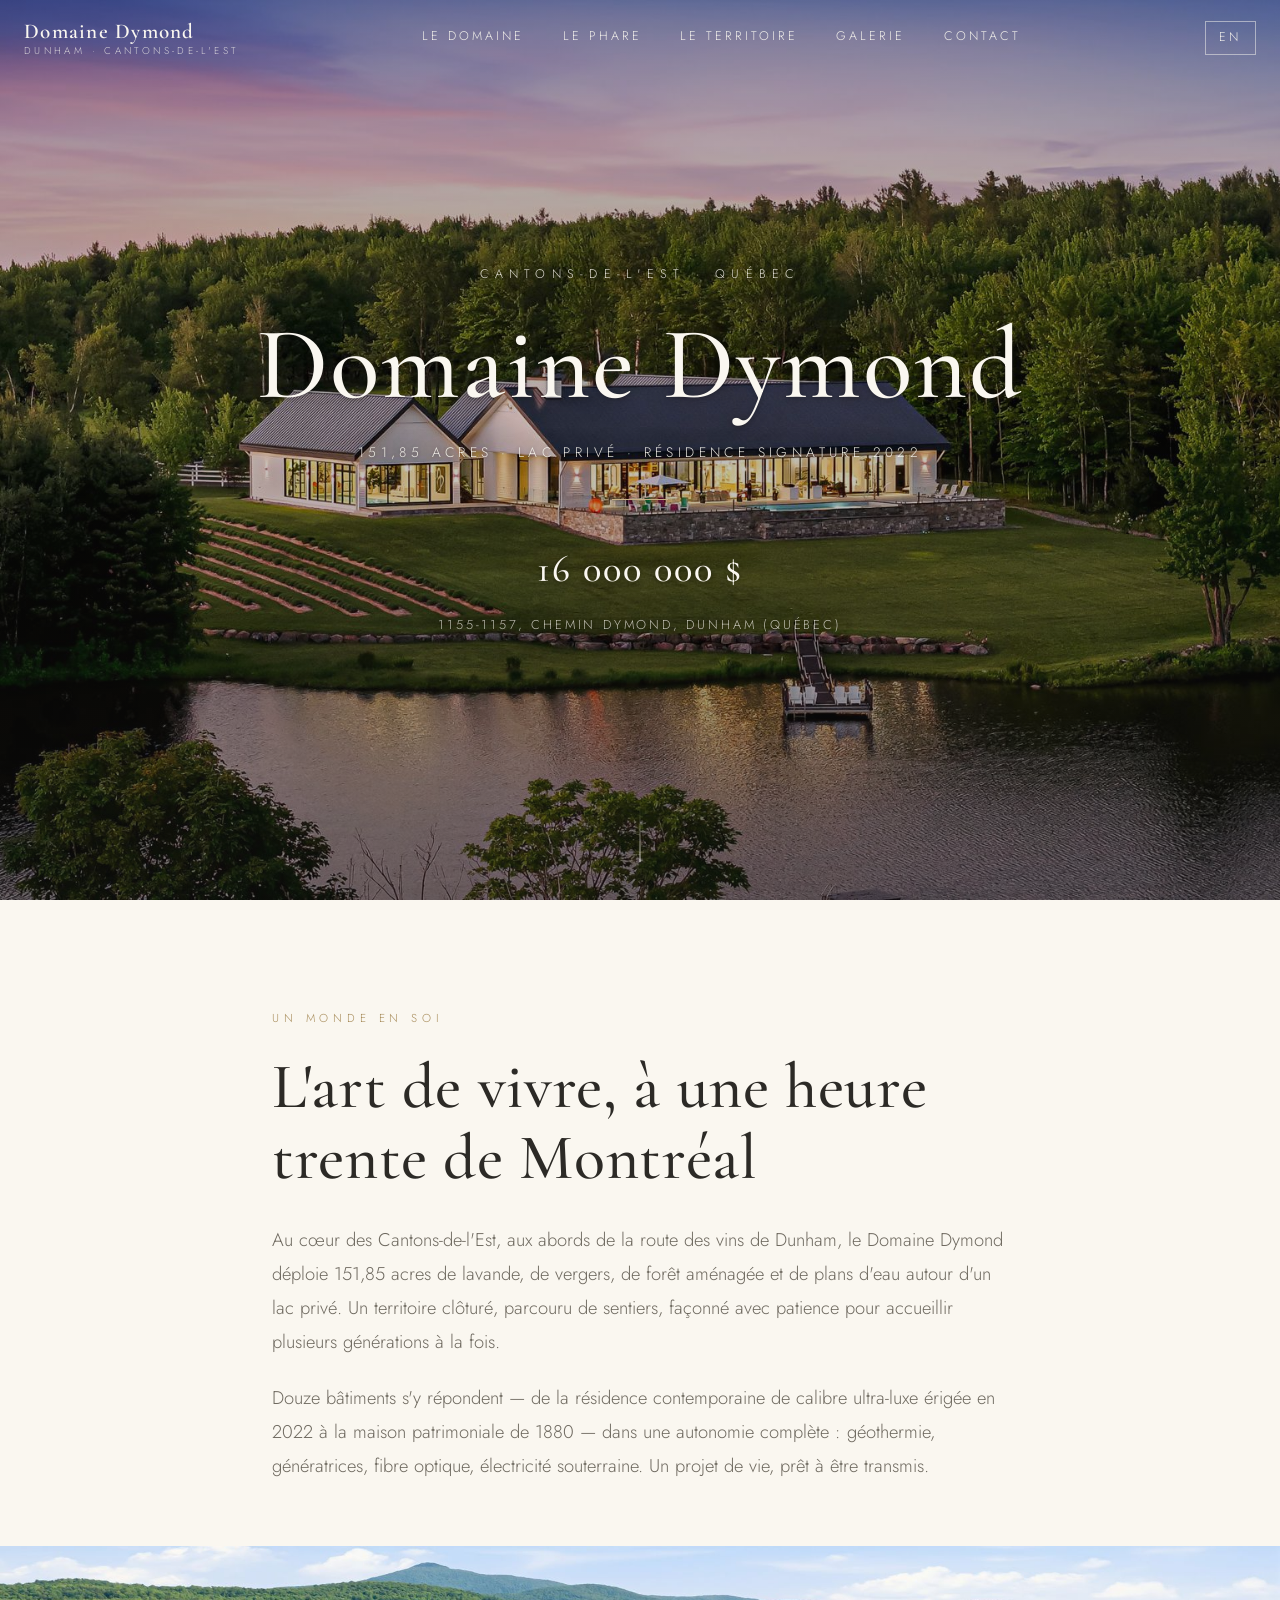
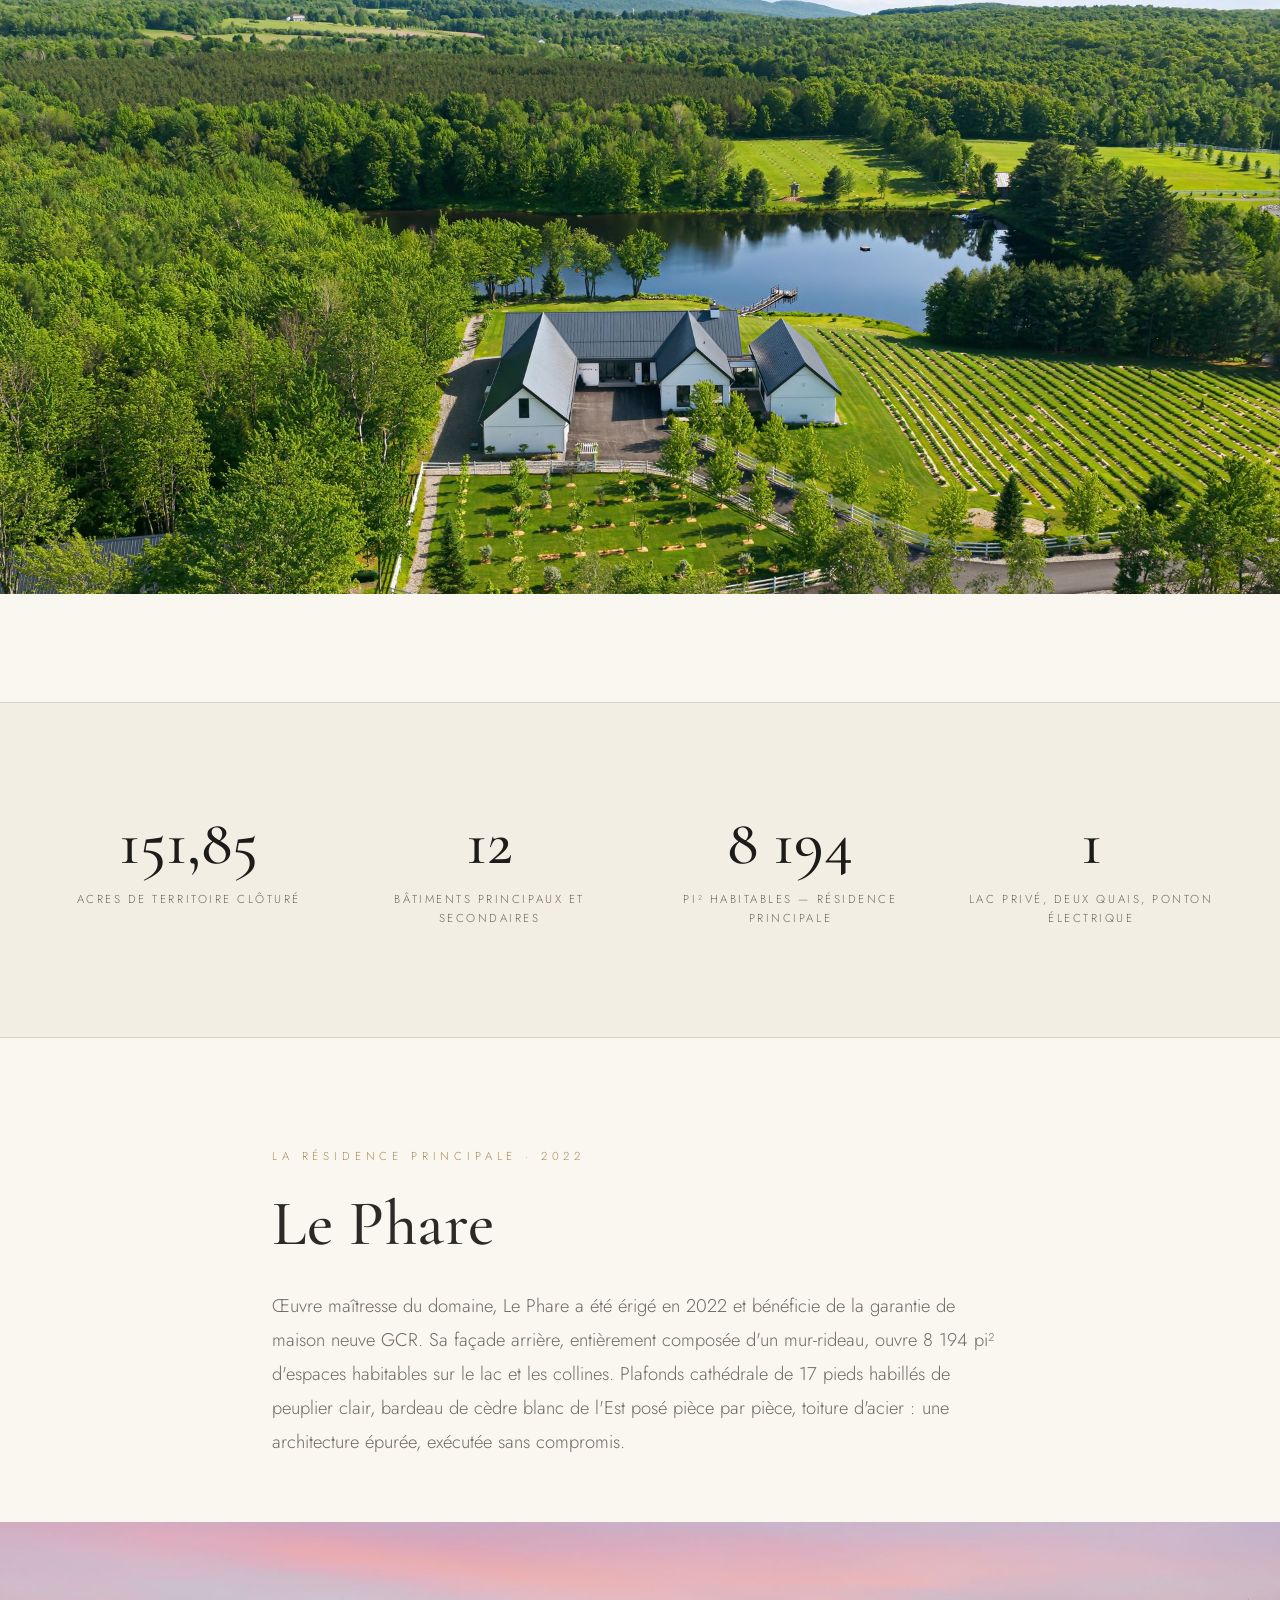
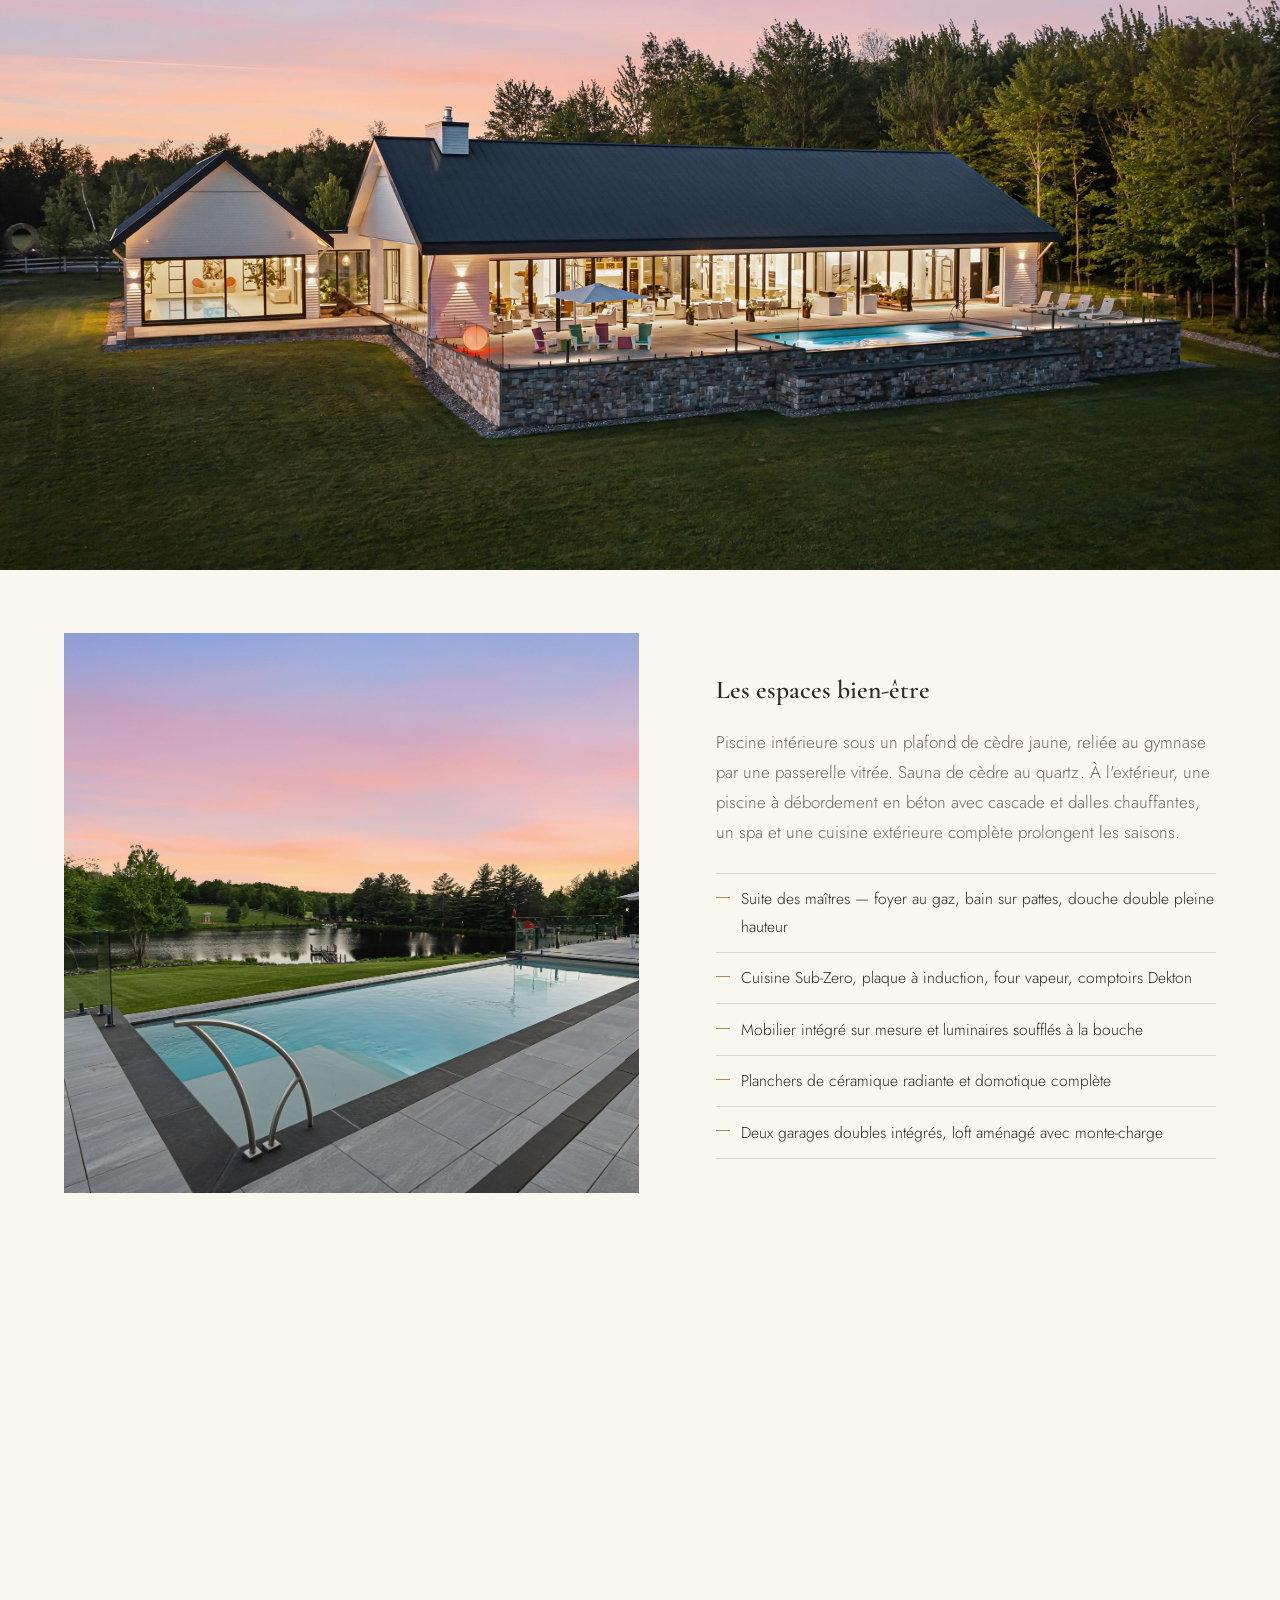
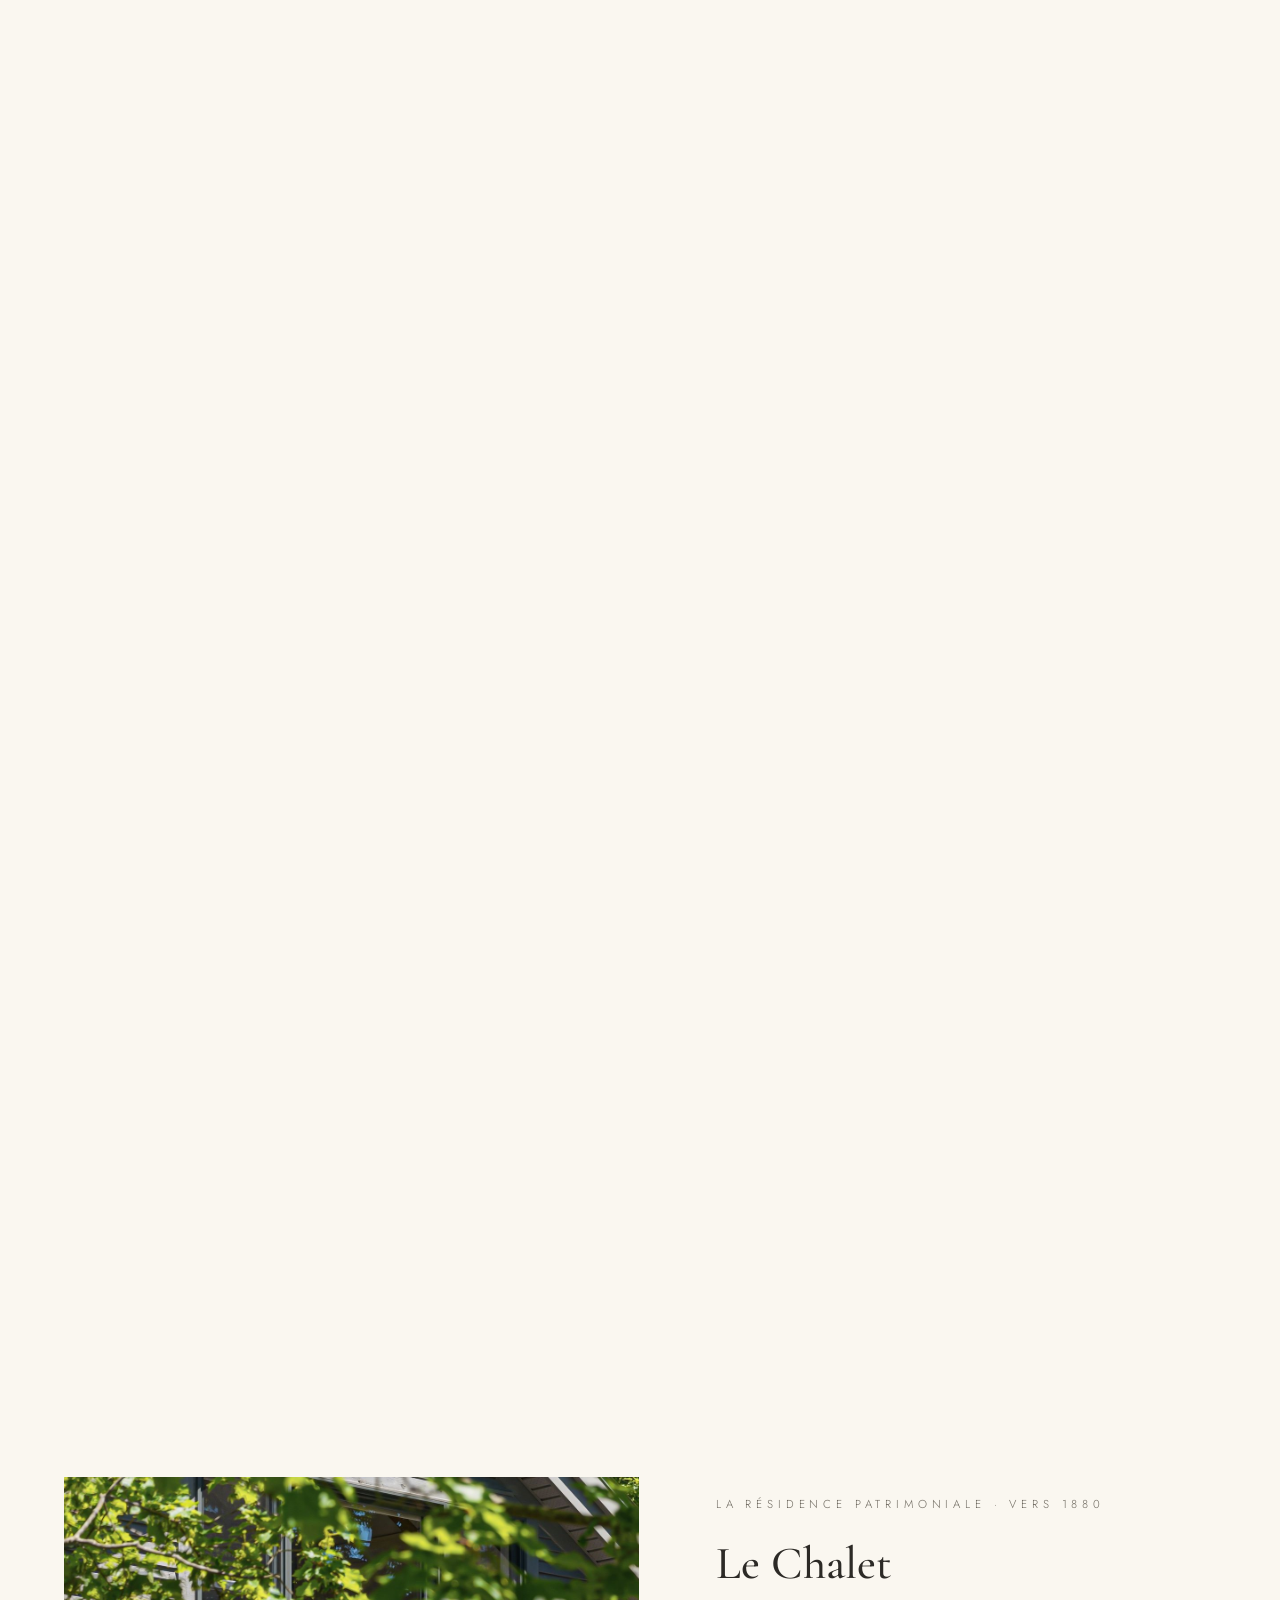
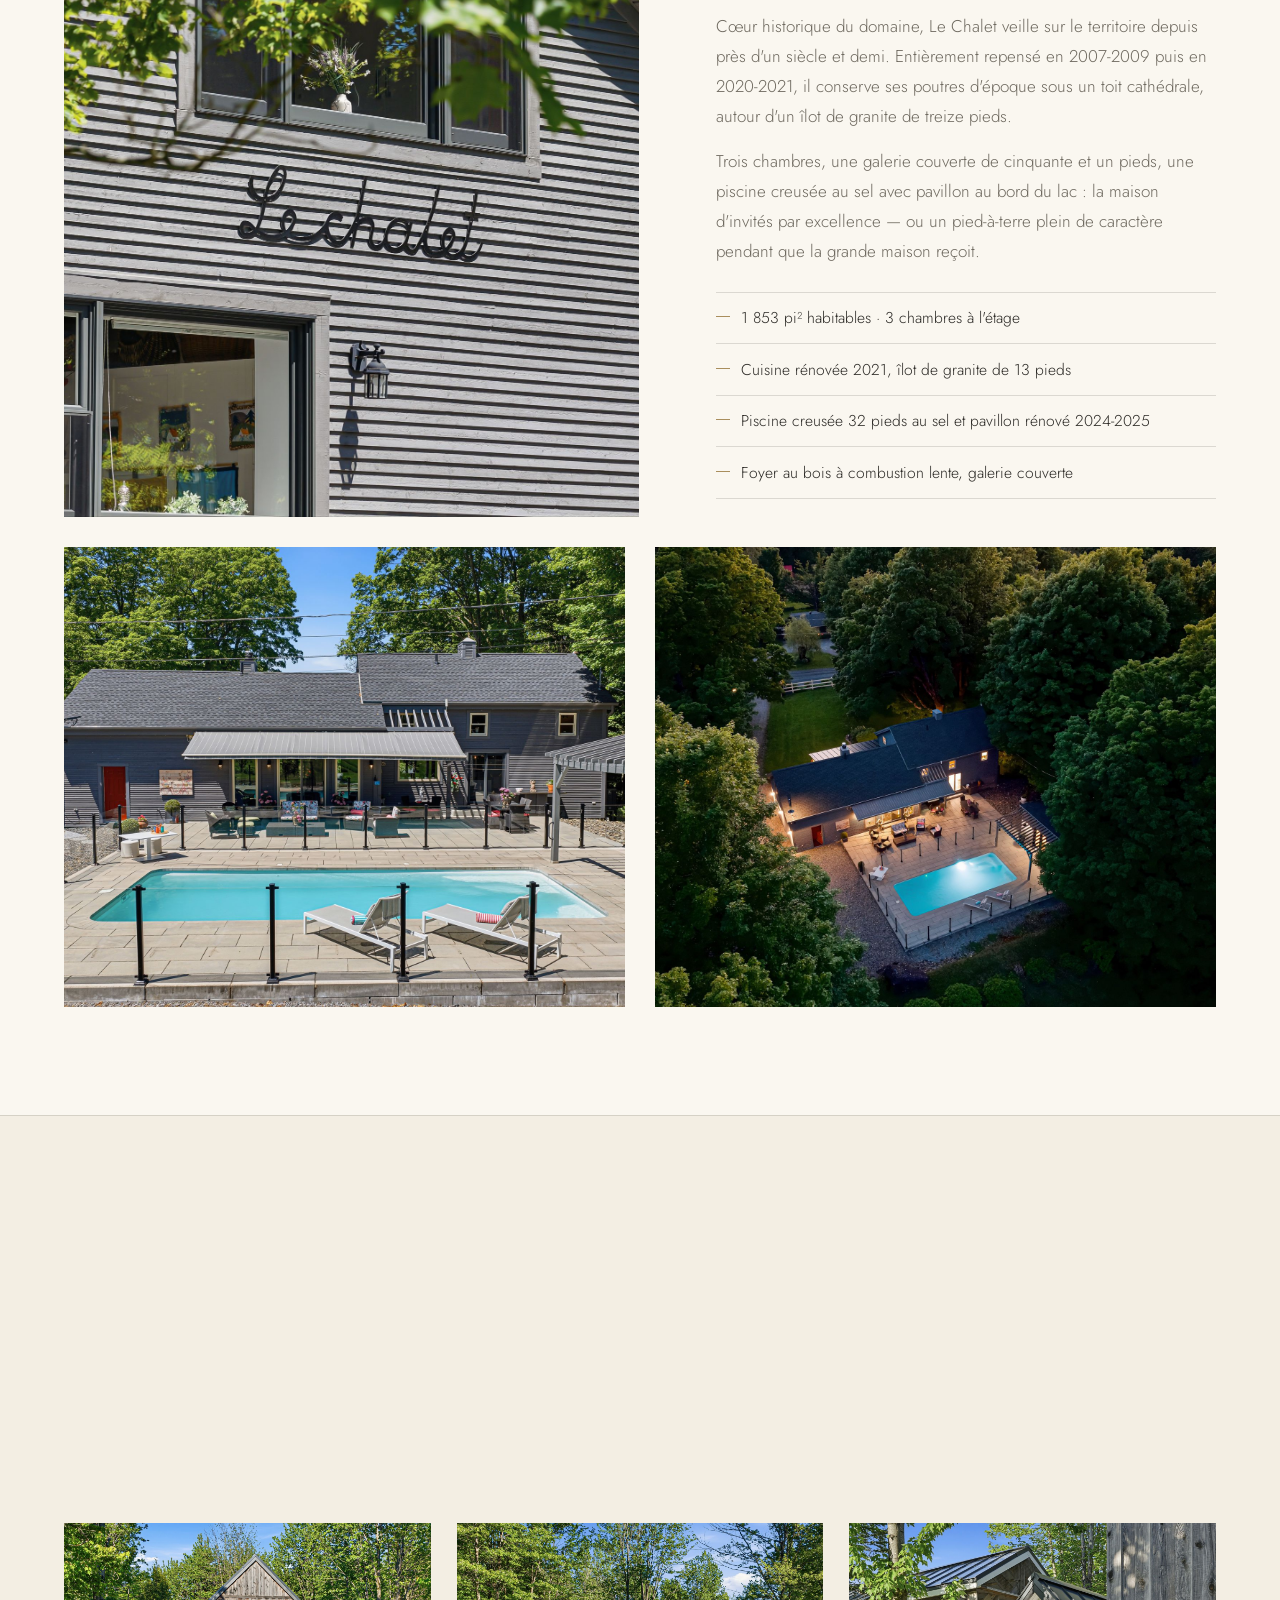
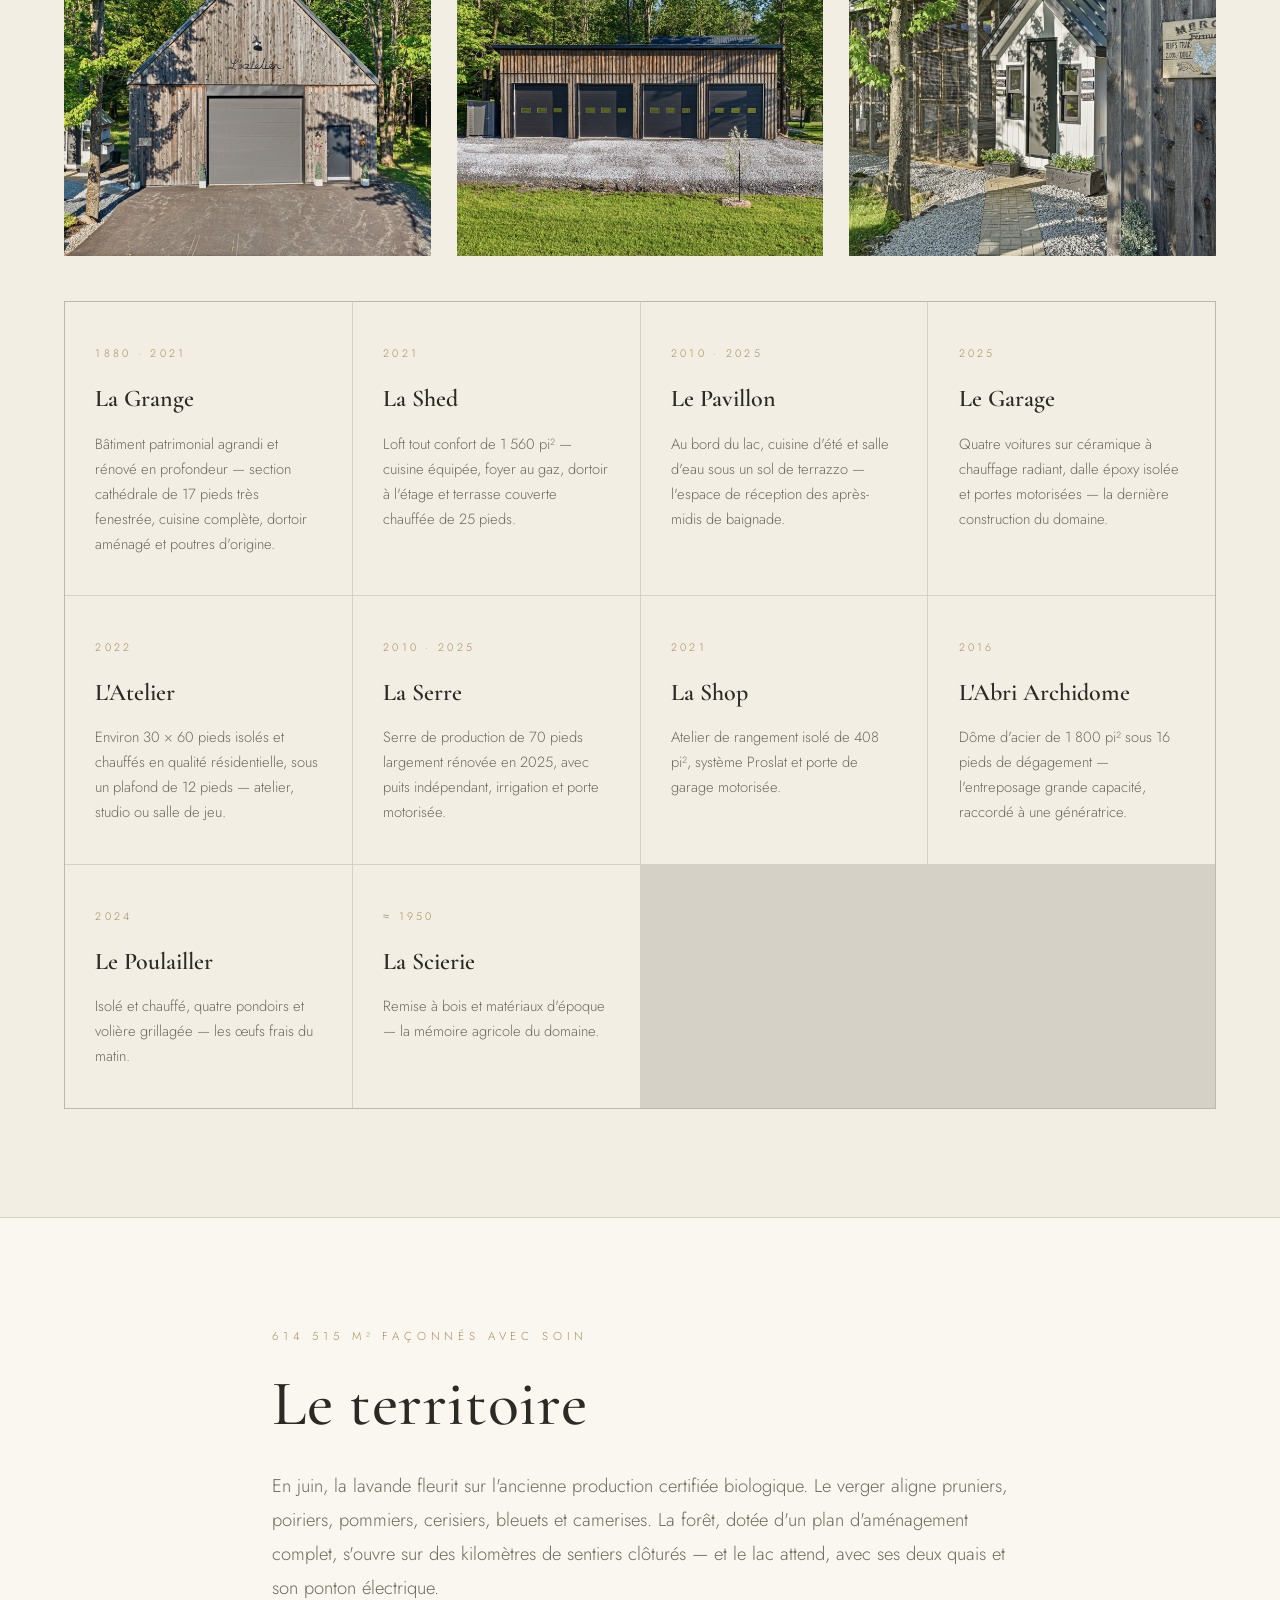
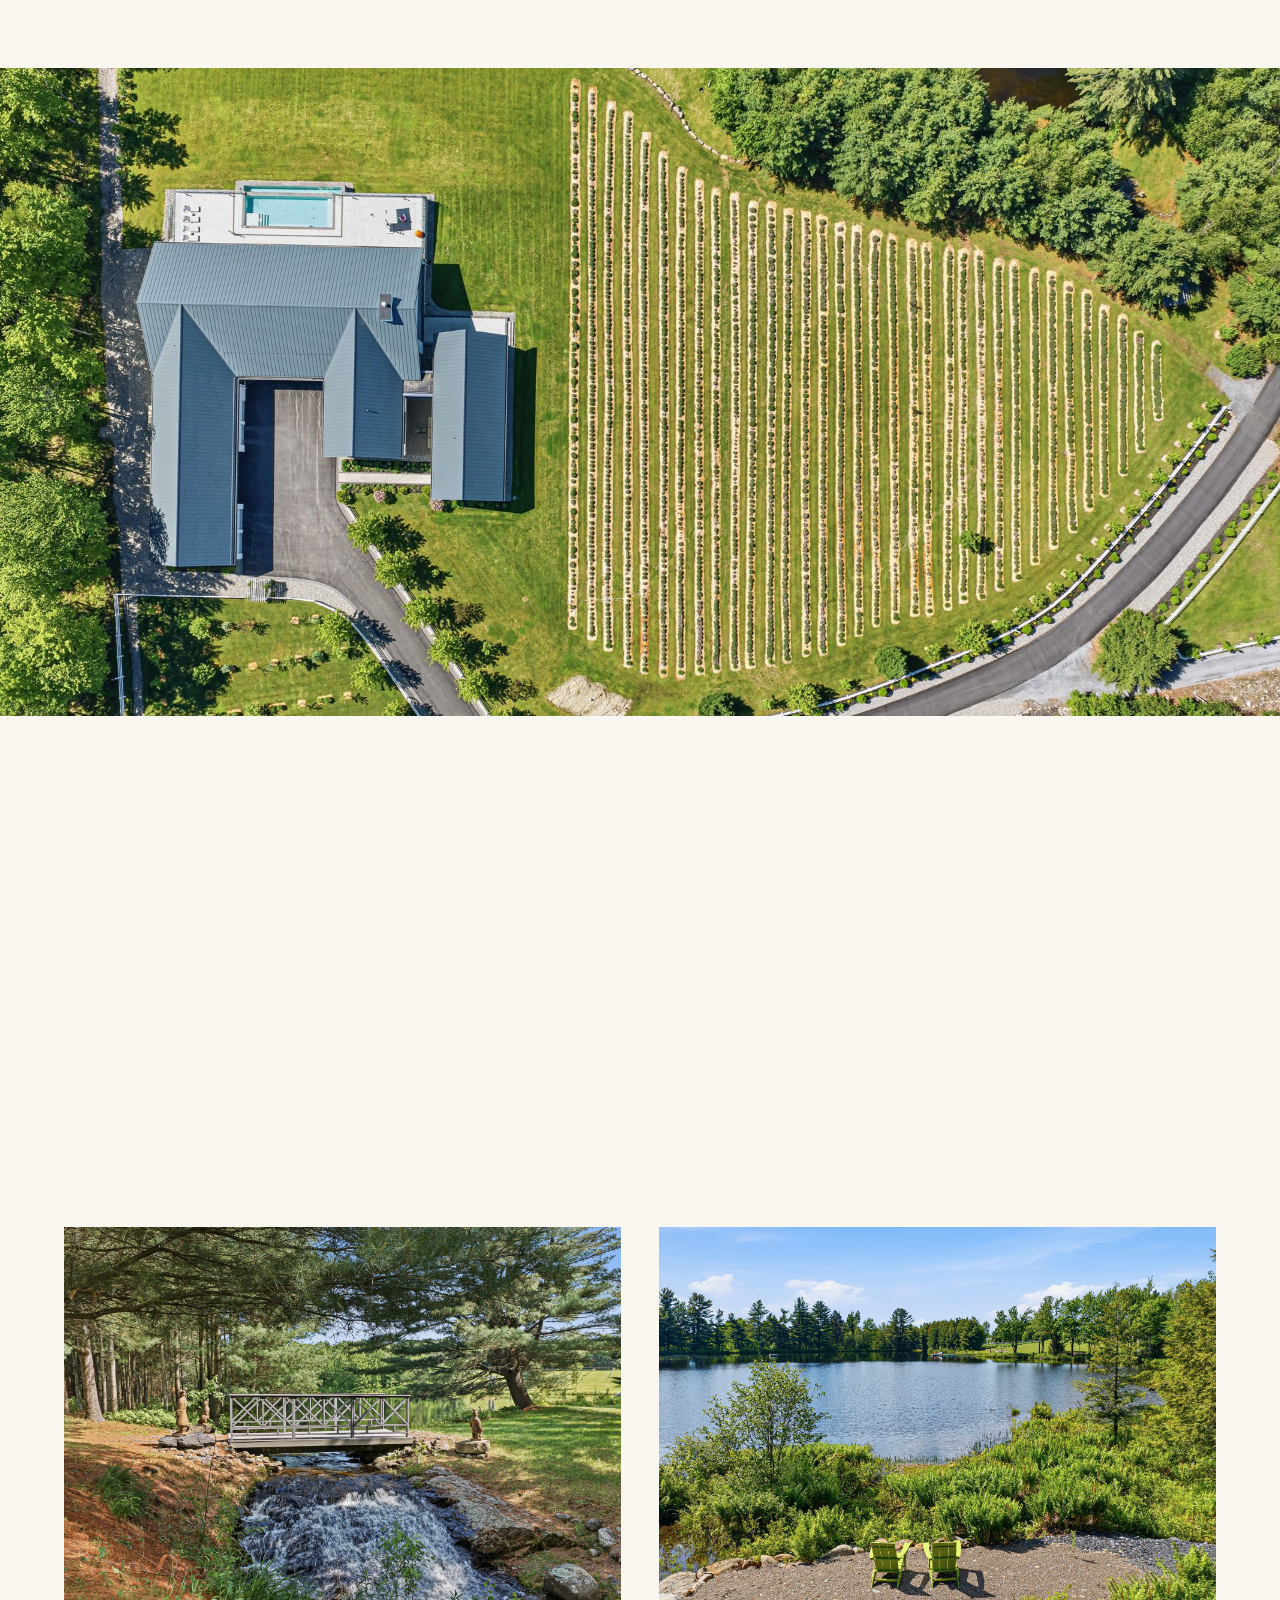
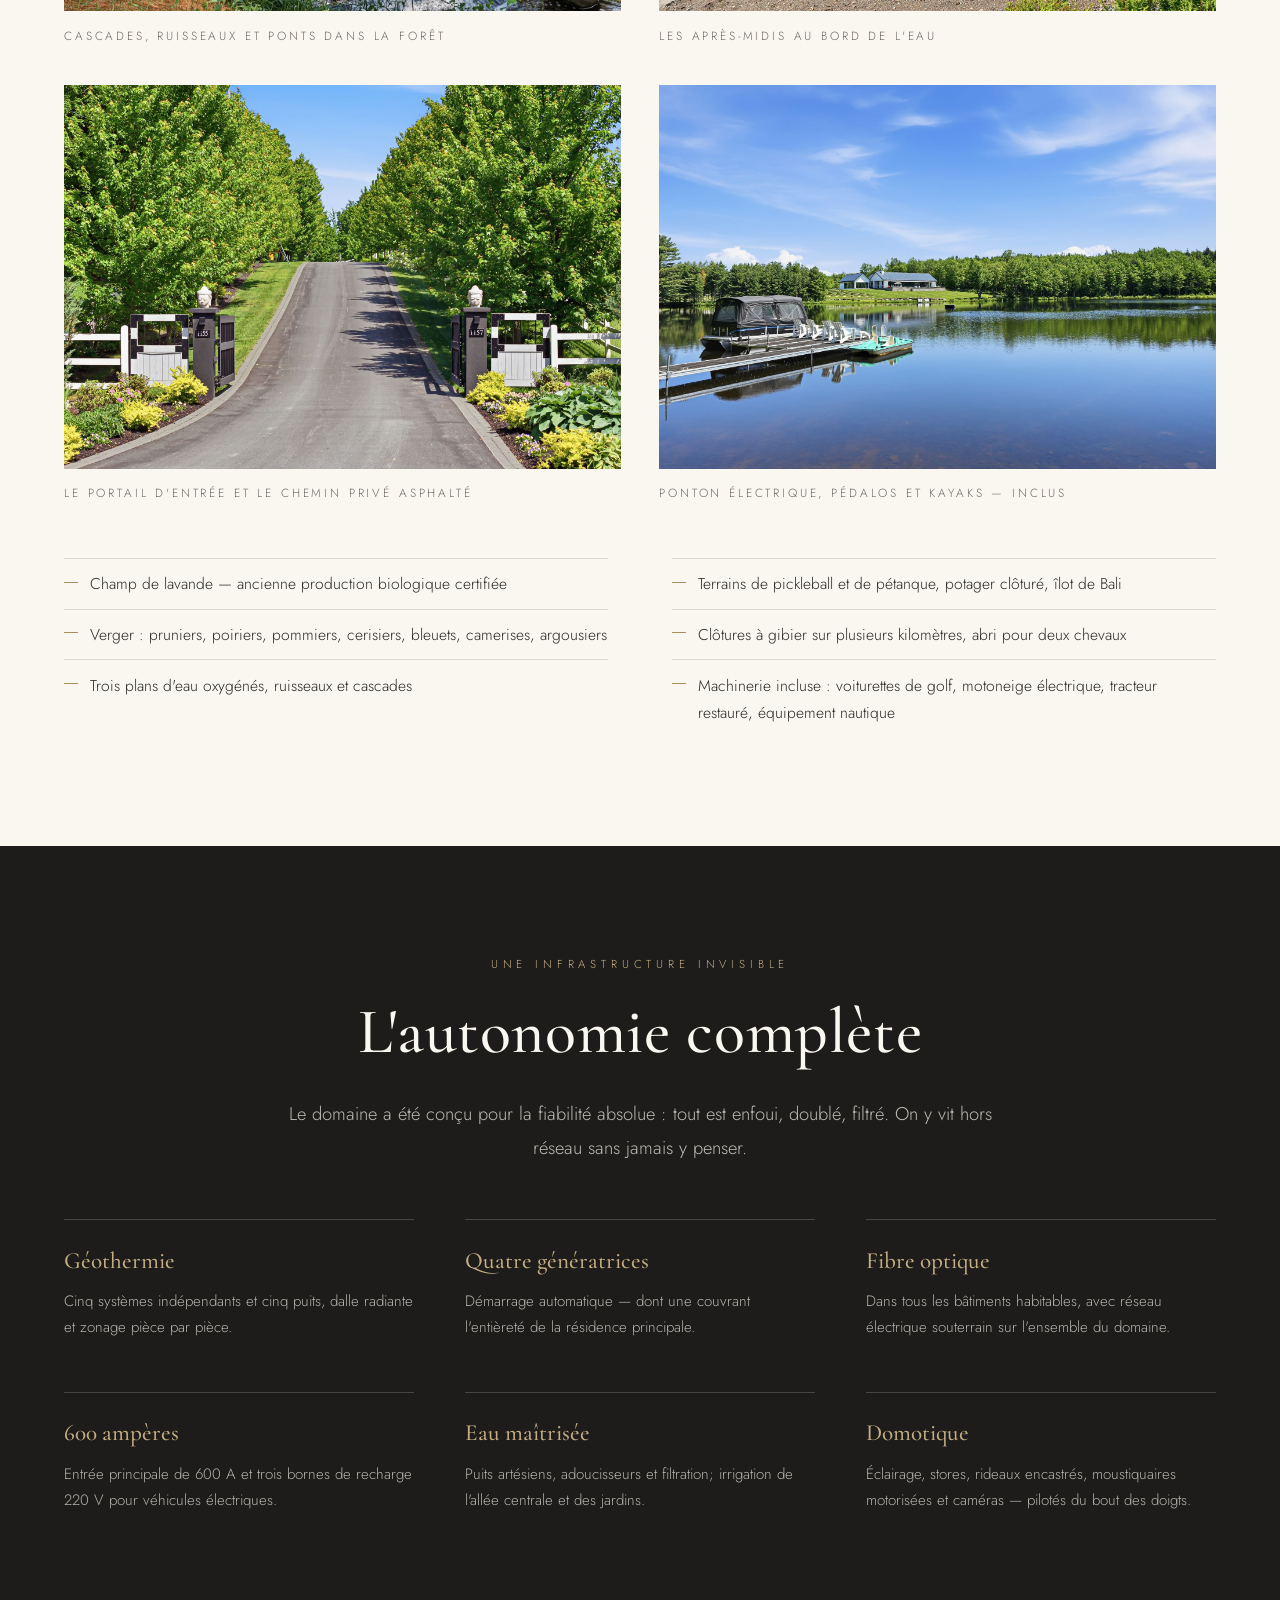
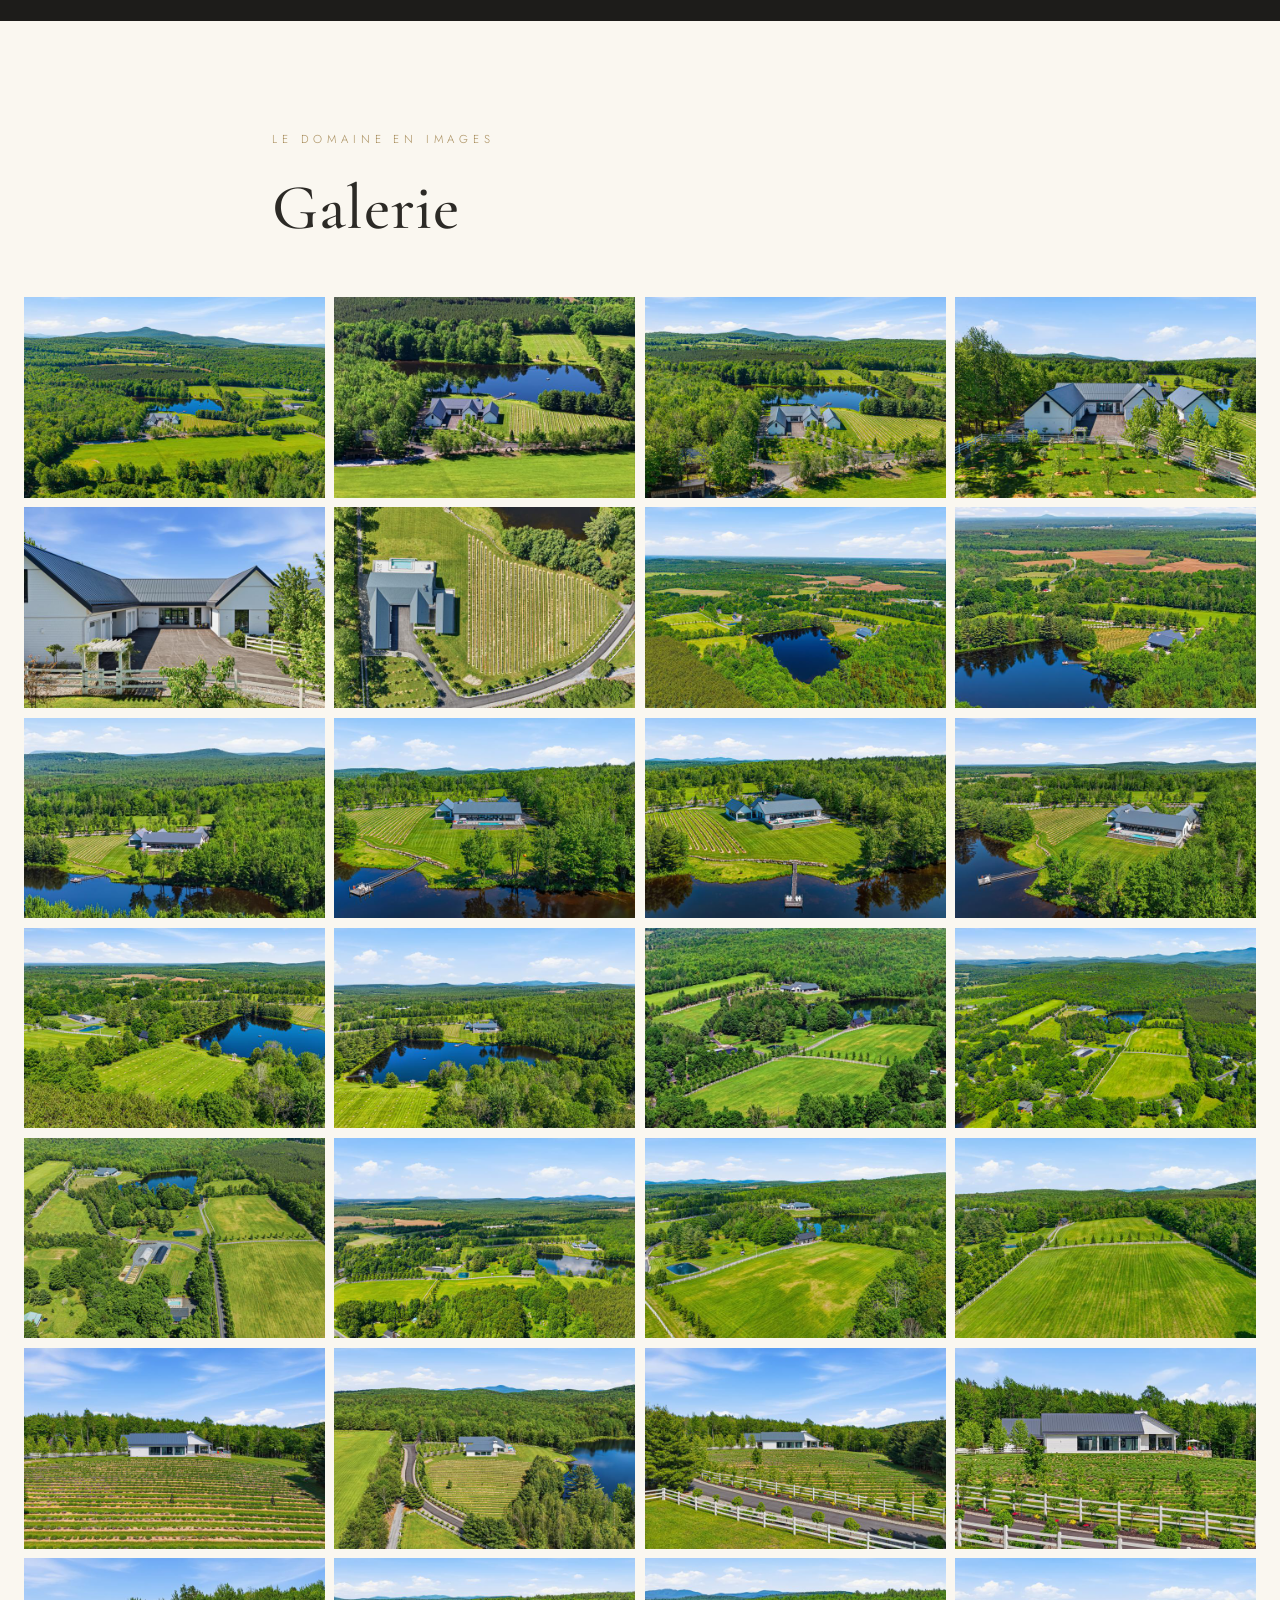
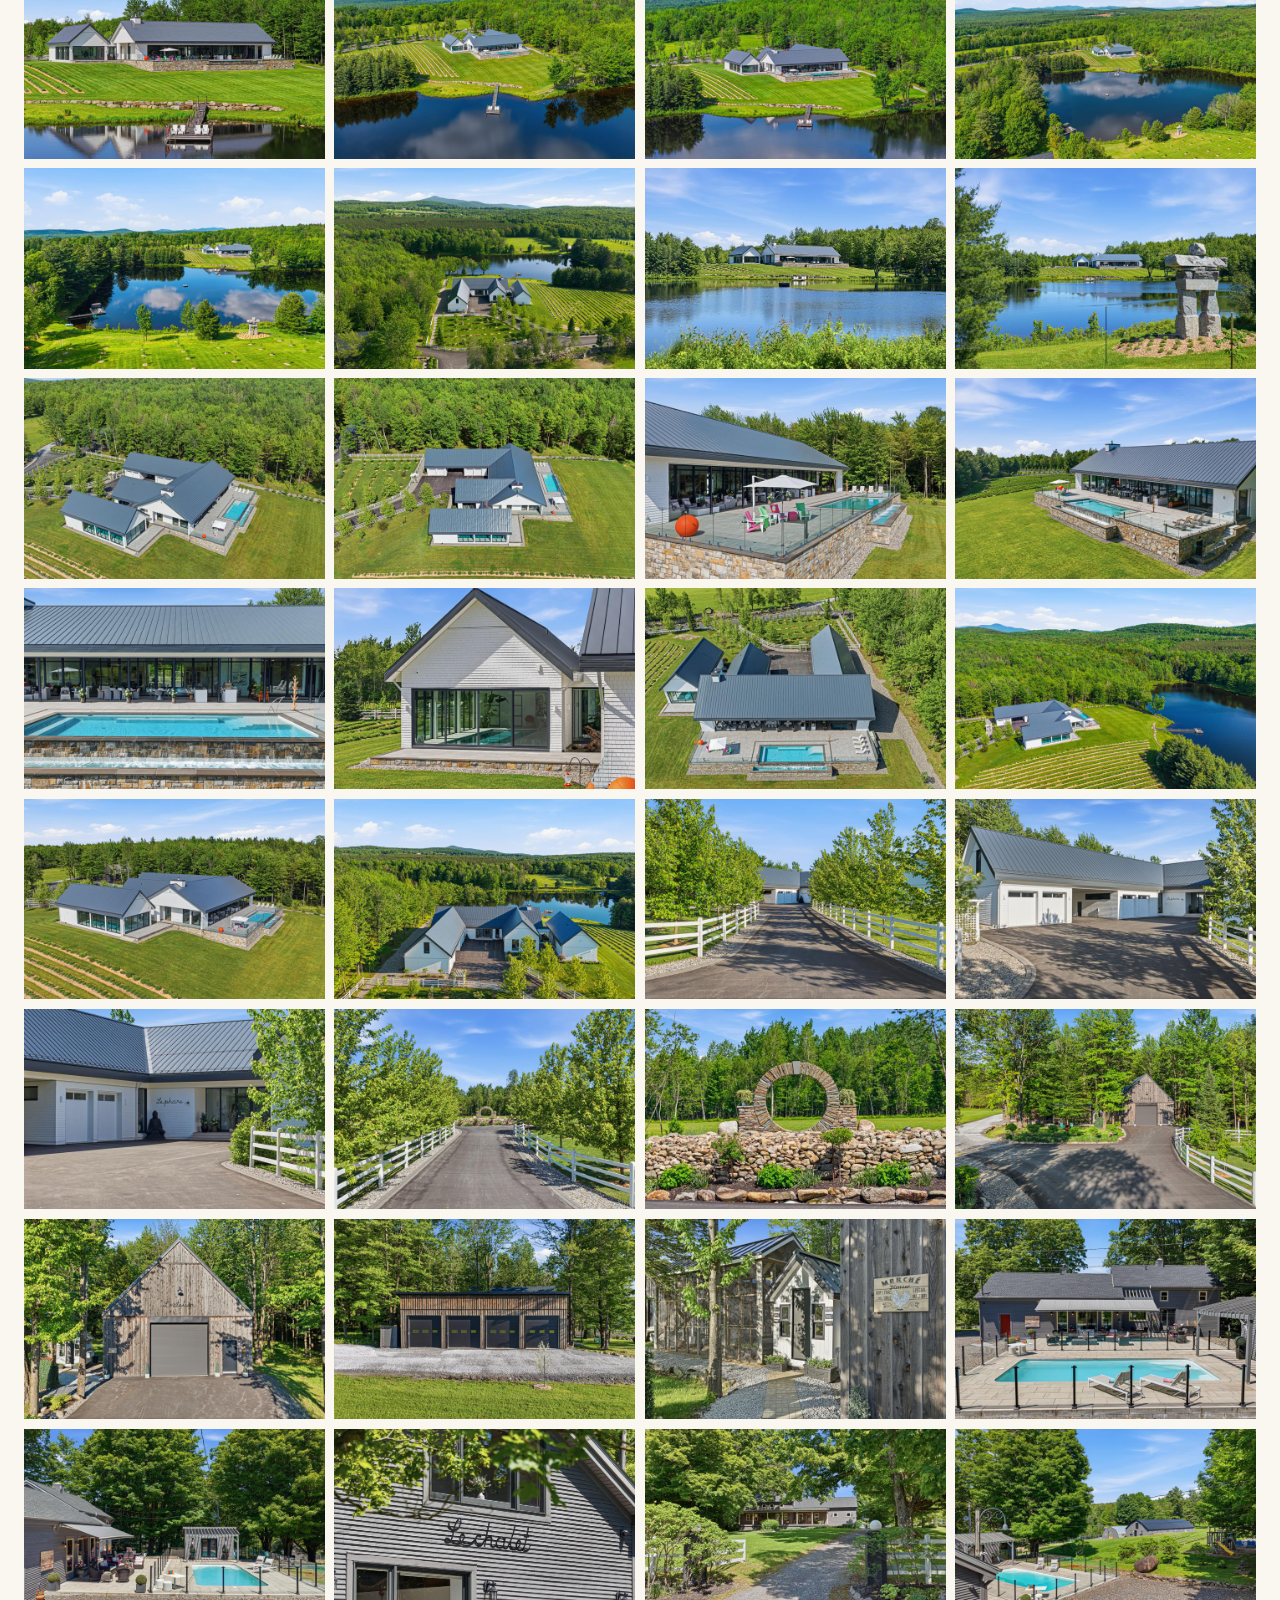
==== commit 5975b8cc: "Intégration des photos choisies — intérieurs et crépuscules Hero remplacé par Le Phare illuminé au c" ====
--- a/index.html
+++ b/index.html
@@ -38,7 +38,7 @@
 
   <!-- ===== Hero ===== -->
   <section class="hero" id="accueil">
-    <img class="hero-img" src="assets/img/d27-large.jpg" alt="Le Phare et son reflet sur le lac privé, Domaine Dymond, Dunham" fetchpriority="high">
+    <img class="hero-img" src="assets/img/d324-large.jpg" alt="Le Phare illuminé au crépuscule derrière le lac privé, Domaine Dymond, Dunham" fetchpriority="high">
     <div class="hero-veil"></div>
     <div class="hero-content">
       <p class="hero-kicker reveal" data-i18n="hero.kicker">Cantons-de-l'Est · Québec</p>
@@ -96,12 +96,12 @@
       <p class="lede reveal" data-i18n="phare.p1">Œuvre maîtresse du domaine, Le Phare a été érigé en 2022 et bénéficie de la garantie de maison neuve GCR. Sa façade arrière, entièrement composée d'un mur-rideau, ouvre 8 194 pi² d'espaces habitables sur le lac et les collines. Plafonds cathédrale de 17 pieds habillés de peuplier clair, bardeau de cèdre blanc de l'Est posé pièce par pièce, toiture d'acier : une architecture épurée, exécutée sans compromis.</p>
     </div>
     <figure class="full-bleed reveal">
-      <img src="assets/img/d44-large.jpg" alt="Le Phare — mur-rideau vitré et piscine à débordement" loading="lazy">
+      <img src="assets/img/d319-large.jpg" alt="Le Phare illuminé au crépuscule — mur-rideau vitré et piscine à débordement" loading="lazy">
     </figure>
     <div class="container">
       <div class="split reveal">
         <figure class="split-media">
-          <img src="assets/img/d40-large.jpg" alt="Piscine extérieure à débordement en béton avec cascade" loading="lazy">
+          <img src="assets/img/d297-large.jpg" alt="Piscine à débordement au crépuscule sous un ciel rose" loading="lazy">
         </figure>
         <div class="split-body">
           <h3 class="title-sm" data-i18n="phare.bienetre.title">Les espaces bien-être</h3>
@@ -117,7 +117,7 @@
       </div>
       <div class="split split-flip reveal">
         <figure class="split-media">
-          <img src="assets/img/d41-large.jpg" alt="Coin vitré de la piscine intérieure du Phare" loading="lazy">
+          <img src="assets/img/d302-large.jpg" alt="Piscine intérieure du Phare sous son plafond de cèdre" loading="lazy">
         </figure>
         <div class="split-body">
           <h3 class="title-sm" data-i18n="phare.mesure.title">La mesure de l'exception</h3>
@@ -131,8 +131,12 @@
       </div>
     </div>
     <div class="duo container reveal">
-      <figure><img src="assets/img/d45-large.jpg" alt="Survol de la cour d'arrivée du Phare" loading="lazy"></figure>
-      <figure><img src="assets/img/d06-large.jpg" alt="Cour intérieure et pergola du Phare" loading="lazy"></figure>
+      <figure><img src="assets/img/d292-large.jpg" alt="Le salon du Phare au crépuscule, foyer et mur-rideau" loading="lazy"></figure>
+      <figure><img src="assets/img/d294-large.jpg" alt="La cuisine et la salle à manger du Phare, piano à queue" loading="lazy"></figure>
+    </div>
+    <div class="duo container reveal">
+      <figure><img src="assets/img/d300-large.jpg" alt="Le spa du Phare ouvert sur le lac au crépuscule" loading="lazy"></figure>
+      <figure><img src="assets/img/d296-large.jpg" alt="Le coin-repas vitré du Phare au crépuscule" loading="lazy"></figure>
     </div>
   </section>
 
@@ -141,7 +145,7 @@
     <div class="container">
       <div class="split reveal">
         <figure class="split-media tall">
-          <img src="assets/img/d18-large.jpg" alt="Le secteur du 1155 — Le Chalet, La Grange, la serre et la piscine" loading="lazy">
+          <img src="assets/img/d152-large.jpg" alt="La façade du Chalet et son enseigne de fer forgé" loading="lazy">
         </figure>
         <div class="split-body">
           <p class="eyebrow" data-i18n="chalet.eyebrow">La résidence patrimoniale · vers 1880</p>
@@ -156,6 +160,10 @@
           </ul>
         </div>
       </div>
+      <div class="duo reveal">
+        <figure><img src="assets/img/d150-large.jpg" alt="La piscine creusée du Chalet et sa terrasse" loading="lazy"></figure>
+        <figure><img src="assets/img/d330-large.jpg" alt="Le Chalet et sa piscine illuminés à la tombée du jour" loading="lazy"></figure>
+      </div>
     </div>
   </section>
 
@@ -167,6 +175,11 @@
       <p class="lede reveal" data-i18n="annexes.p1">Dix bâtiments secondaires, chacun avec sa vocation, gravitent autour des deux résidences — logements d'appoint, ateliers, serre de production et garages. De quoi loger les invités, les passions et la machinerie d'un domaine qui se suffit à lui-même.</p>
     </div>
     <div class="container">
+      <div class="trio reveal">
+        <figure><img src="assets/img/d143-large.jpg" alt="L'Atelier — bois de pruche et toit d'acier" loading="lazy"></figure>
+        <figure><img src="assets/img/d144-large.jpg" alt="Le Garage 2025 et ses quatre portes motorisées" loading="lazy"></figure>
+        <figure><img src="assets/img/d145-large.jpg" alt="Le poulailler et sa volière, enseigne de marché fermier" loading="lazy"></figure>
+      </div>
       <div class="annex-grid">
         <article class="annex reveal">
           <span class="annex-year">1880 · 2021</span>
@@ -236,8 +249,10 @@
       <div class="terre-grid">
         <figure class="reveal"><img src="assets/img/d33-large.jpg" alt="Inukshuk de pierre au bord du lac privé" loading="lazy"><figcaption data-i18n="terre.c1">Le lac privé — baignade, quais et ponton</figcaption></figure>
         <figure class="reveal"><img src="assets/img/d22-large.jpg" alt="Rangs de lavande et verger en été" loading="lazy"><figcaption data-i18n="terre.c2">Lavande et verger — l'été en floraison</figcaption></figure>
-        <figure class="reveal"><img src="assets/img/d50-large.jpg" alt="Arche de pierre naturelle à l'entrée d'un sentier" loading="lazy"><figcaption data-i18n="terre.c3">Murets, ponts et arches de pierre naturelle</figcaption></figure>
-        <figure class="reveal"><img src="assets/img/d49-large.jpg" alt="Allée privée asphaltée bordée d'arbres et de clôtures blanches" loading="lazy"><figcaption data-i18n="terre.c4">Le chemin privé asphalté, de la route à la résidence</figcaption></figure>
+        <figure class="reveal"><img src="assets/img/d280-large.jpg" alt="Cascade et pont de bois blanc dans la forêt" loading="lazy"><figcaption data-i18n="terre.c3">Cascades, ruisseaux et ponts dans la forêt</figcaption></figure>
+        <figure class="reveal"><img src="assets/img/d281-large.jpg" alt="Chaises Adirondack au bord du lac privé" loading="lazy"><figcaption data-i18n="terre.c5">Les après-midis au bord de l'eau</figcaption></figure>
+        <figure class="reveal"><img src="assets/img/d269-large.jpg" alt="Portail d'entrée du domaine et allée bordée d'arbres" loading="lazy"><figcaption data-i18n="terre.c6">Le portail d'entrée et le chemin privé asphalté</figcaption></figure>
+        <figure class="reveal"><img src="assets/img/d253-large.jpg" alt="Quai, ponton et embarcations sur le lac privé" loading="lazy"><figcaption data-i18n="terre.c7">Ponton électrique, pédalos et kayaks — inclus</figcaption></figure>
       </div>
       <ul class="terre-list reveal">
         <li data-i18n="terre.l1">Champ de lavande — ancienne production biologique certifiée</li>
@@ -303,6 +318,11 @@
     </div>
   </section>
 
+  <!-- ===== Crépuscule ===== -->
+  <figure class="full-bleed dusk-bleed reveal">
+    <img src="assets/img/d305-large.jpg" alt="Le domaine au crépuscule — le lac, le quai et Le Phare sous un ciel rose" loading="lazy">
+  </figure>
+
   <!-- ===== Contact ===== -->
   <section class="section section-contact" id="contact">
     <div class="container narrow">
--- a/css/styles.css
+++ b/css/styles.css
@@ -196,6 +196,12 @@
 
 .duo { display: grid; grid-template-columns: 1fr 1fr; gap: clamp(1rem, 2.4vw, 2rem); margin-top: clamp(1rem, 2.4vw, 2rem); }
 .duo img { width: 100%; height: clamp(240px, 38vw, 460px); object-fit: cover; }
+
+.trio { display: grid; grid-template-columns: repeat(3, 1fr); gap: clamp(1rem, 2vw, 1.6rem); margin-bottom: clamp(2.5rem, 5vh, 4rem); }
+.trio img { width: 100%; height: clamp(200px, 26vw, 340px); object-fit: cover; }
+
+.dusk-bleed { margin-top: 0; }
+.dusk-bleed img { height: clamp(380px, 80vh, 820px); }
 
 /* ---------- Split ---------- */
 
@@ -418,6 +424,7 @@
   body.nav-open .nav-burger span:nth-child(3) { transform: translateY(-6px) rotate(-45deg); }
   .nav-burger { display: flex; }
   .duo { grid-template-columns: 1fr; }
+  .trio { grid-template-columns: 1fr; }
   .terre-grid { grid-template-columns: 1fr; }
   .gallery { grid-template-columns: repeat(2, 1fr); }
   .auto-grid { grid-template-columns: 1fr; }
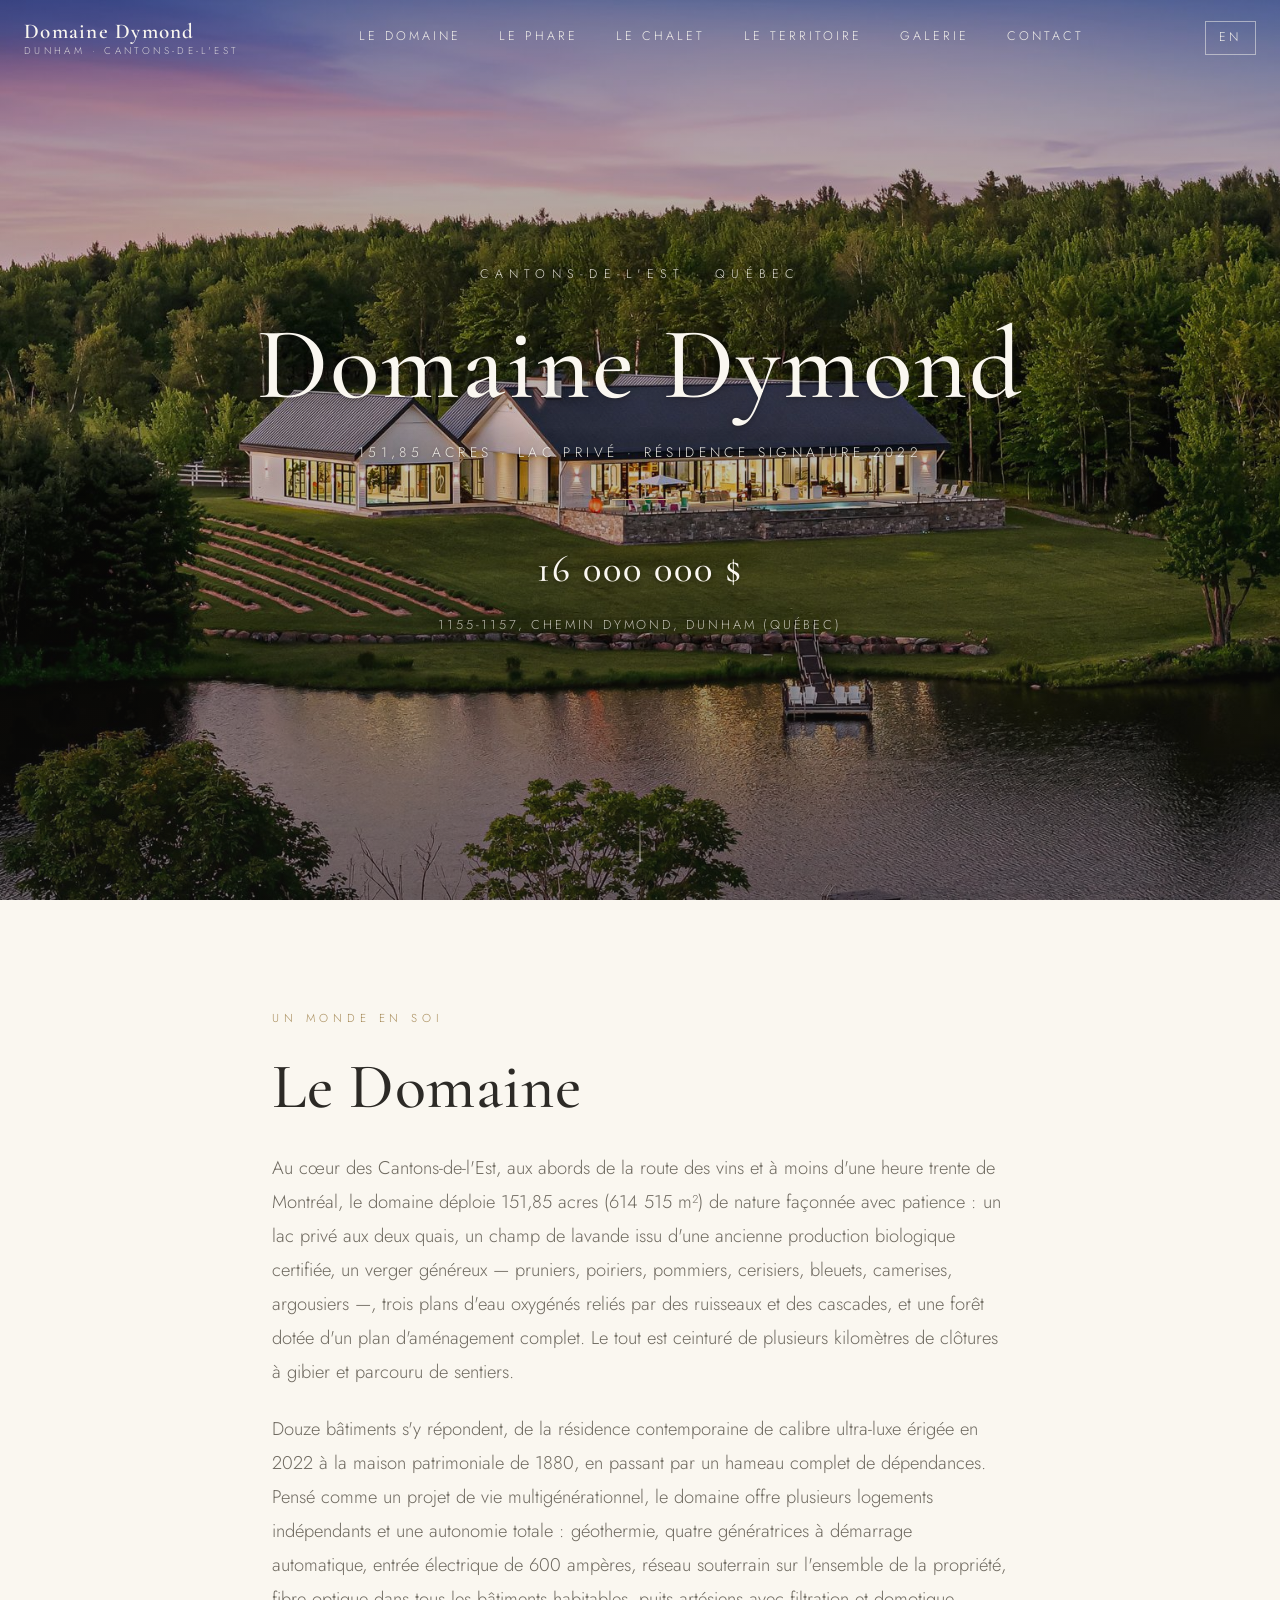
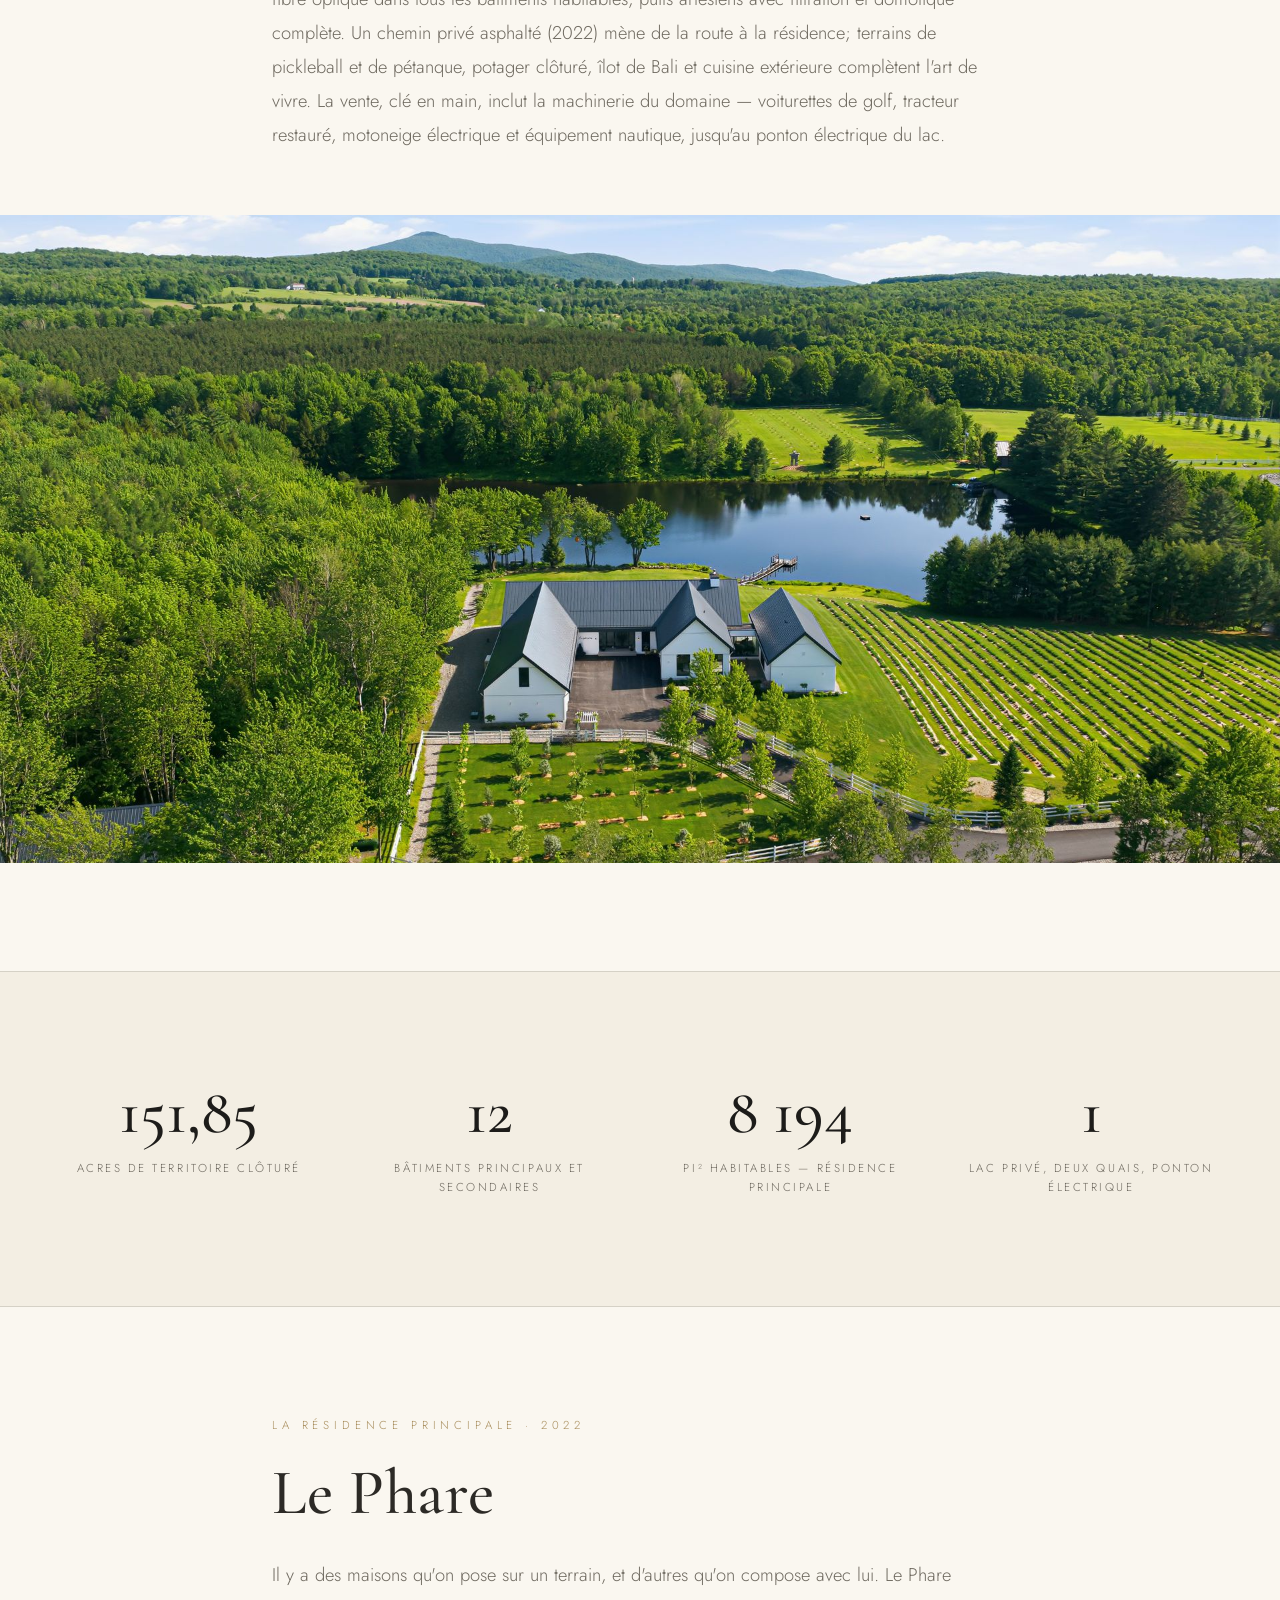
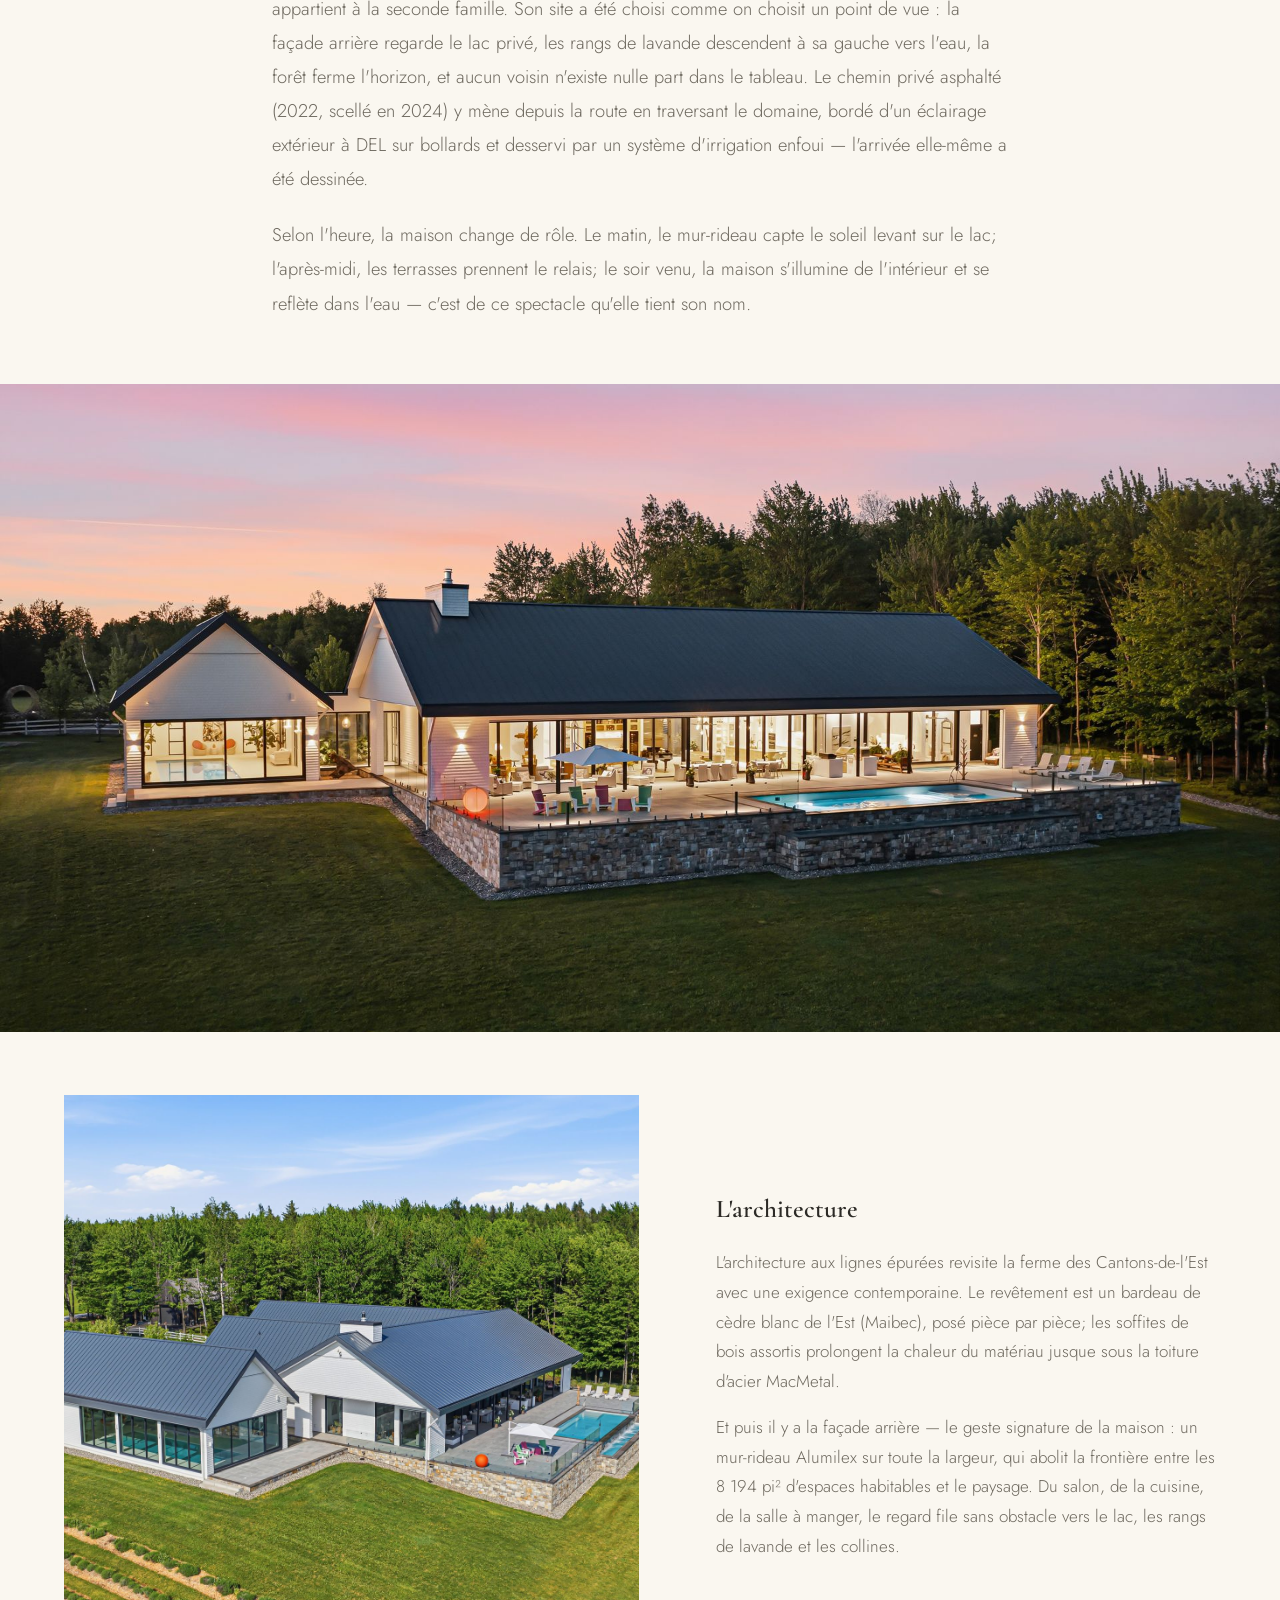
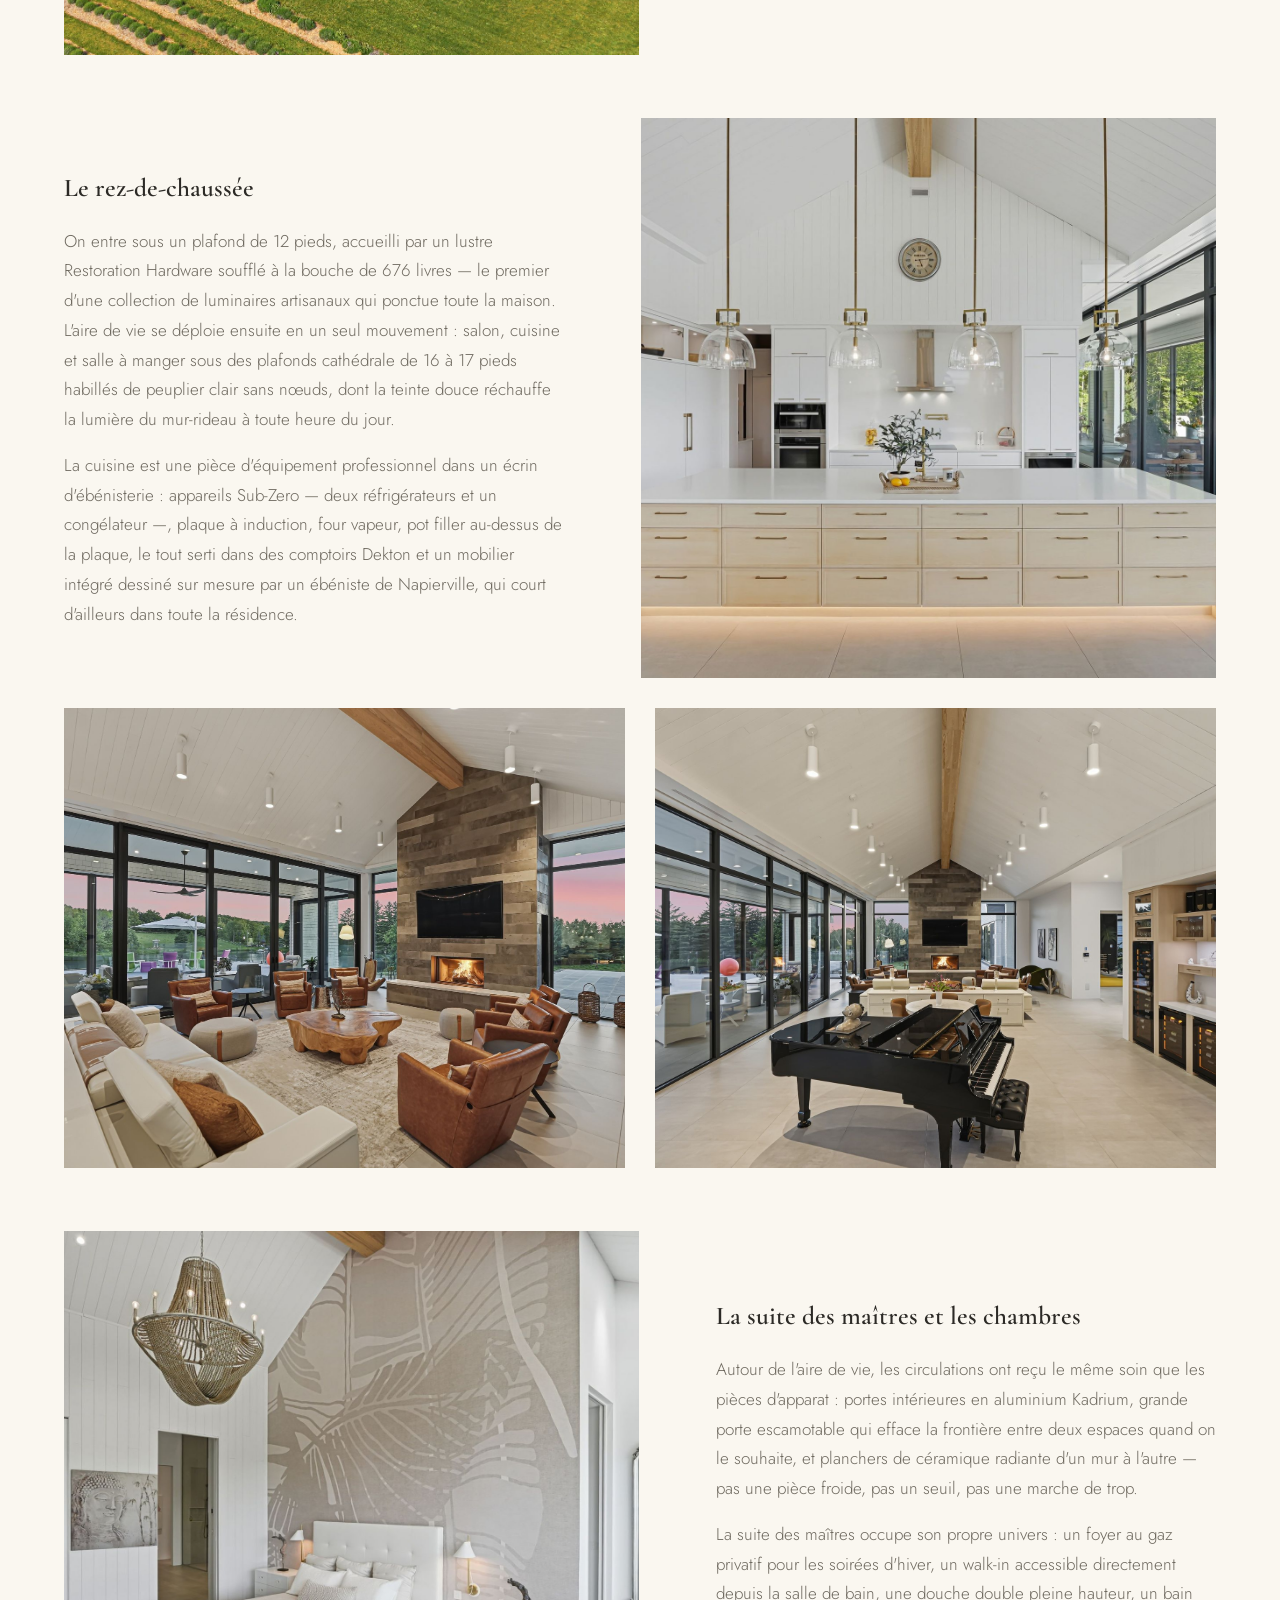
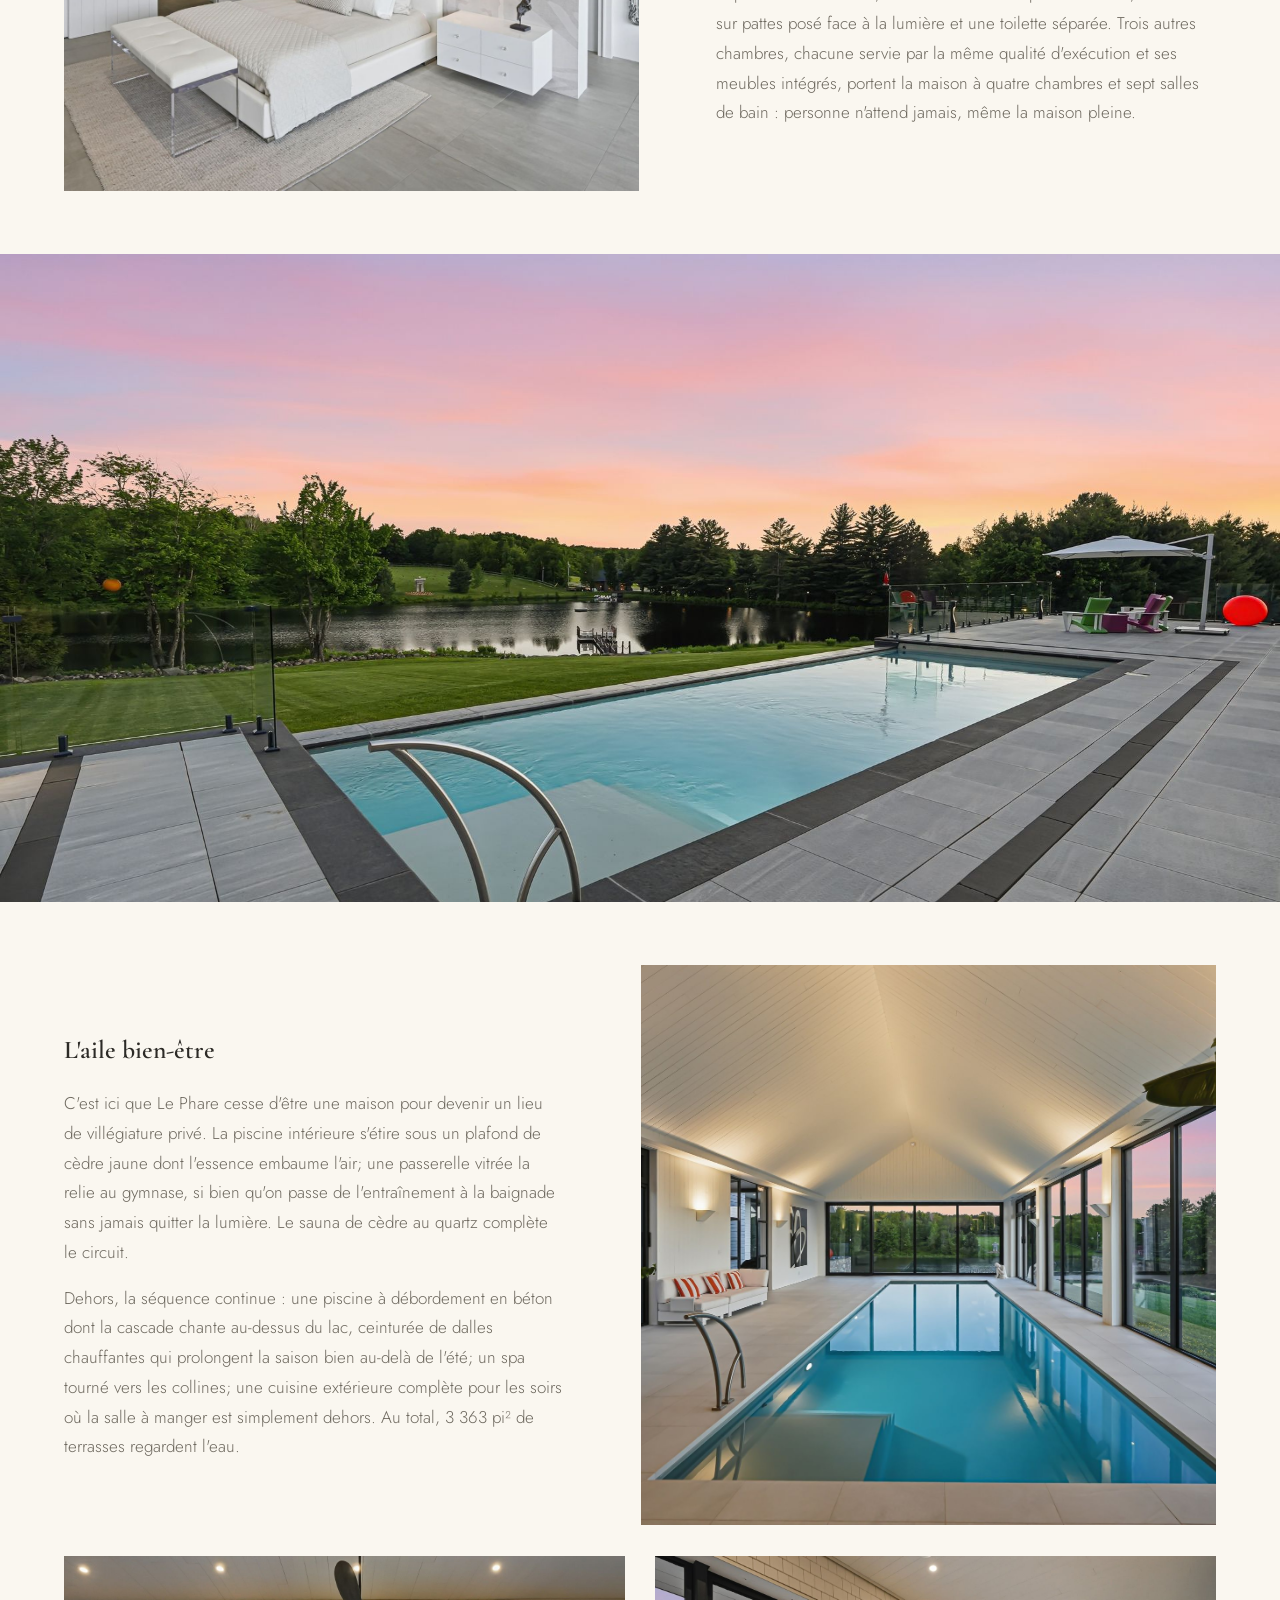
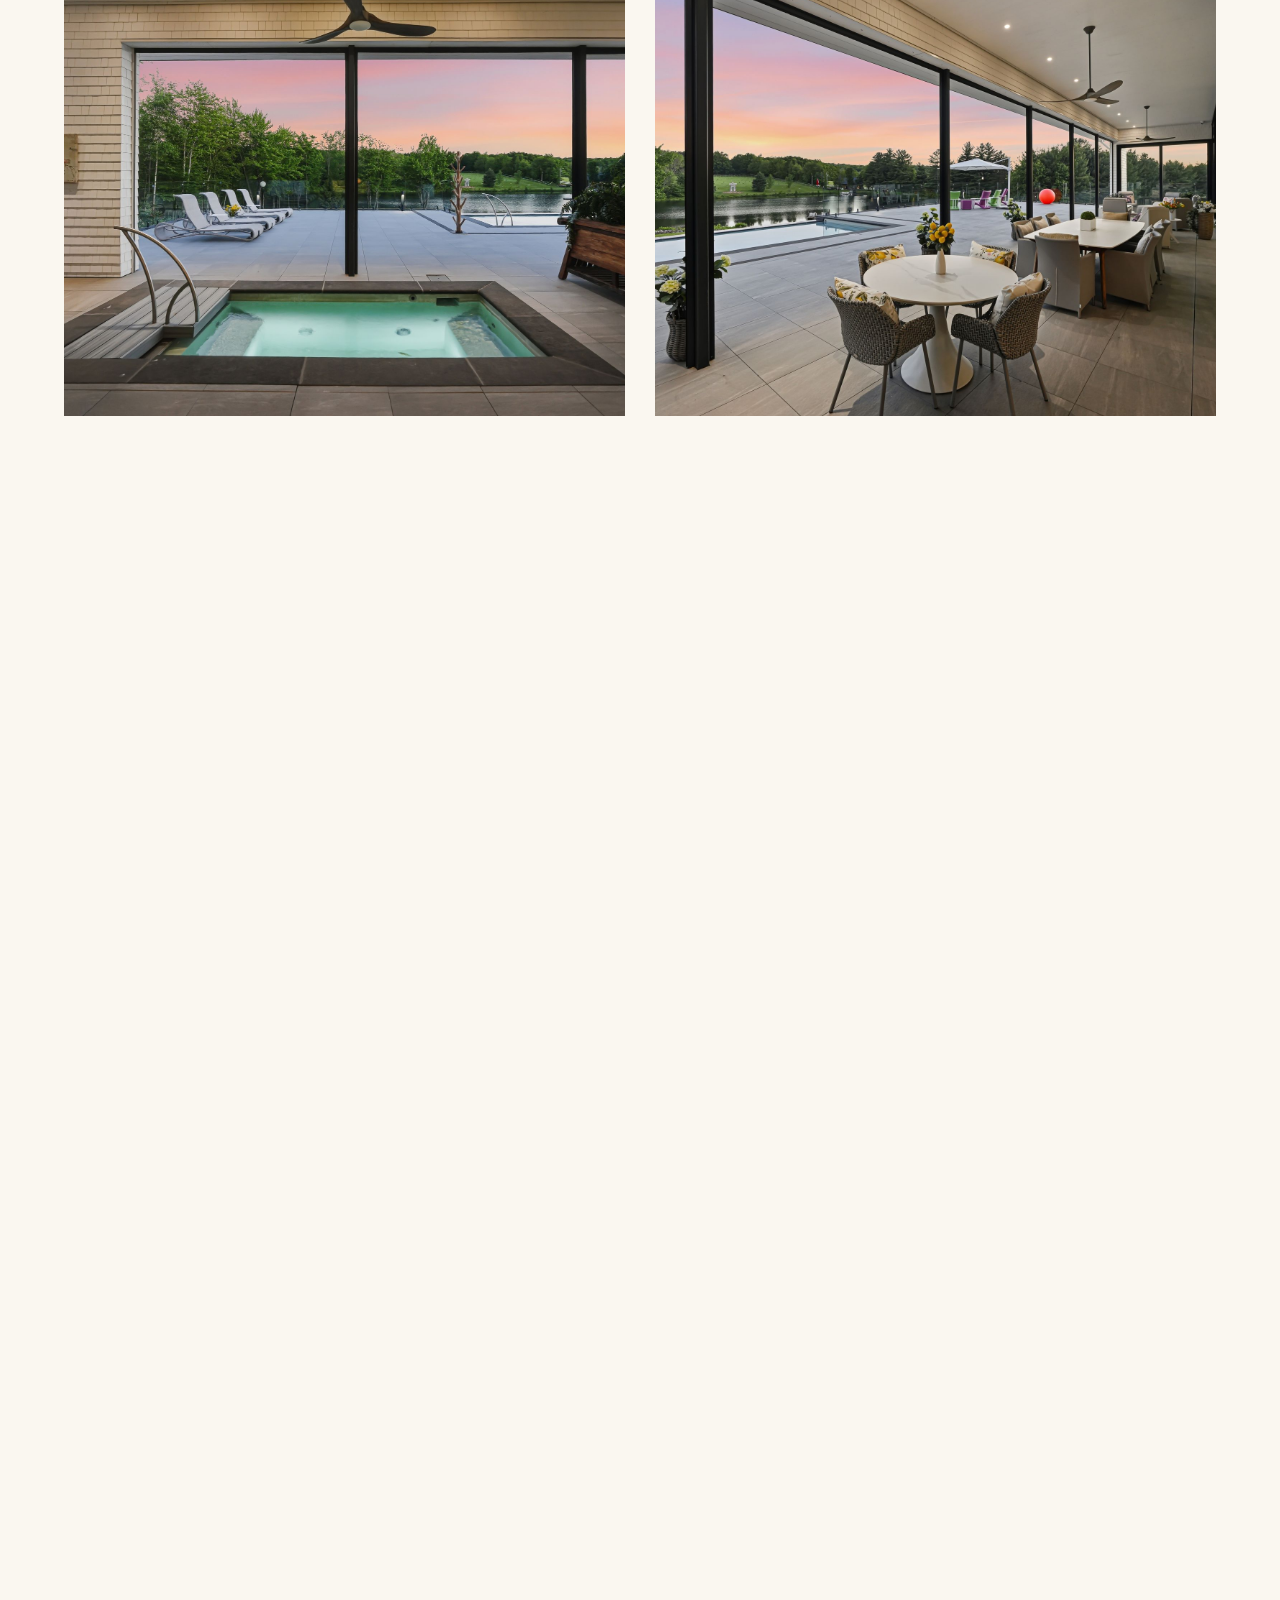
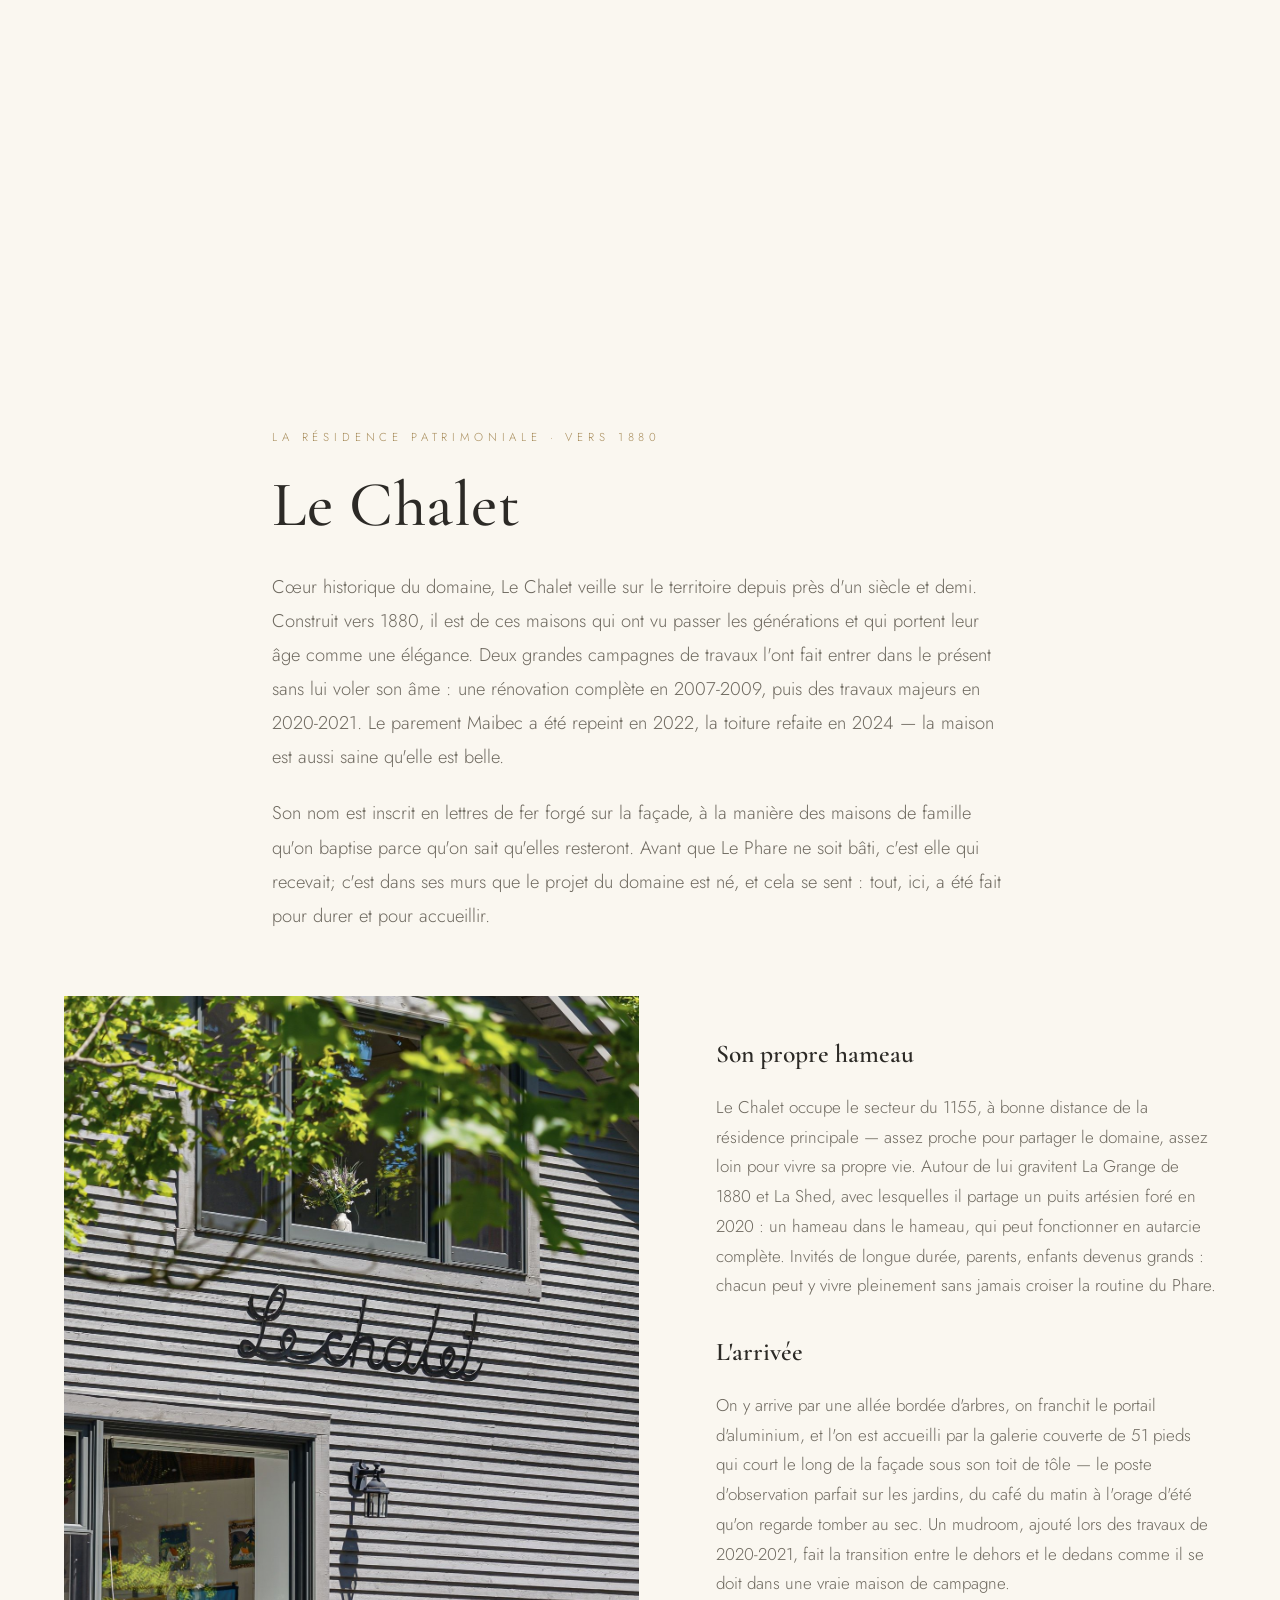
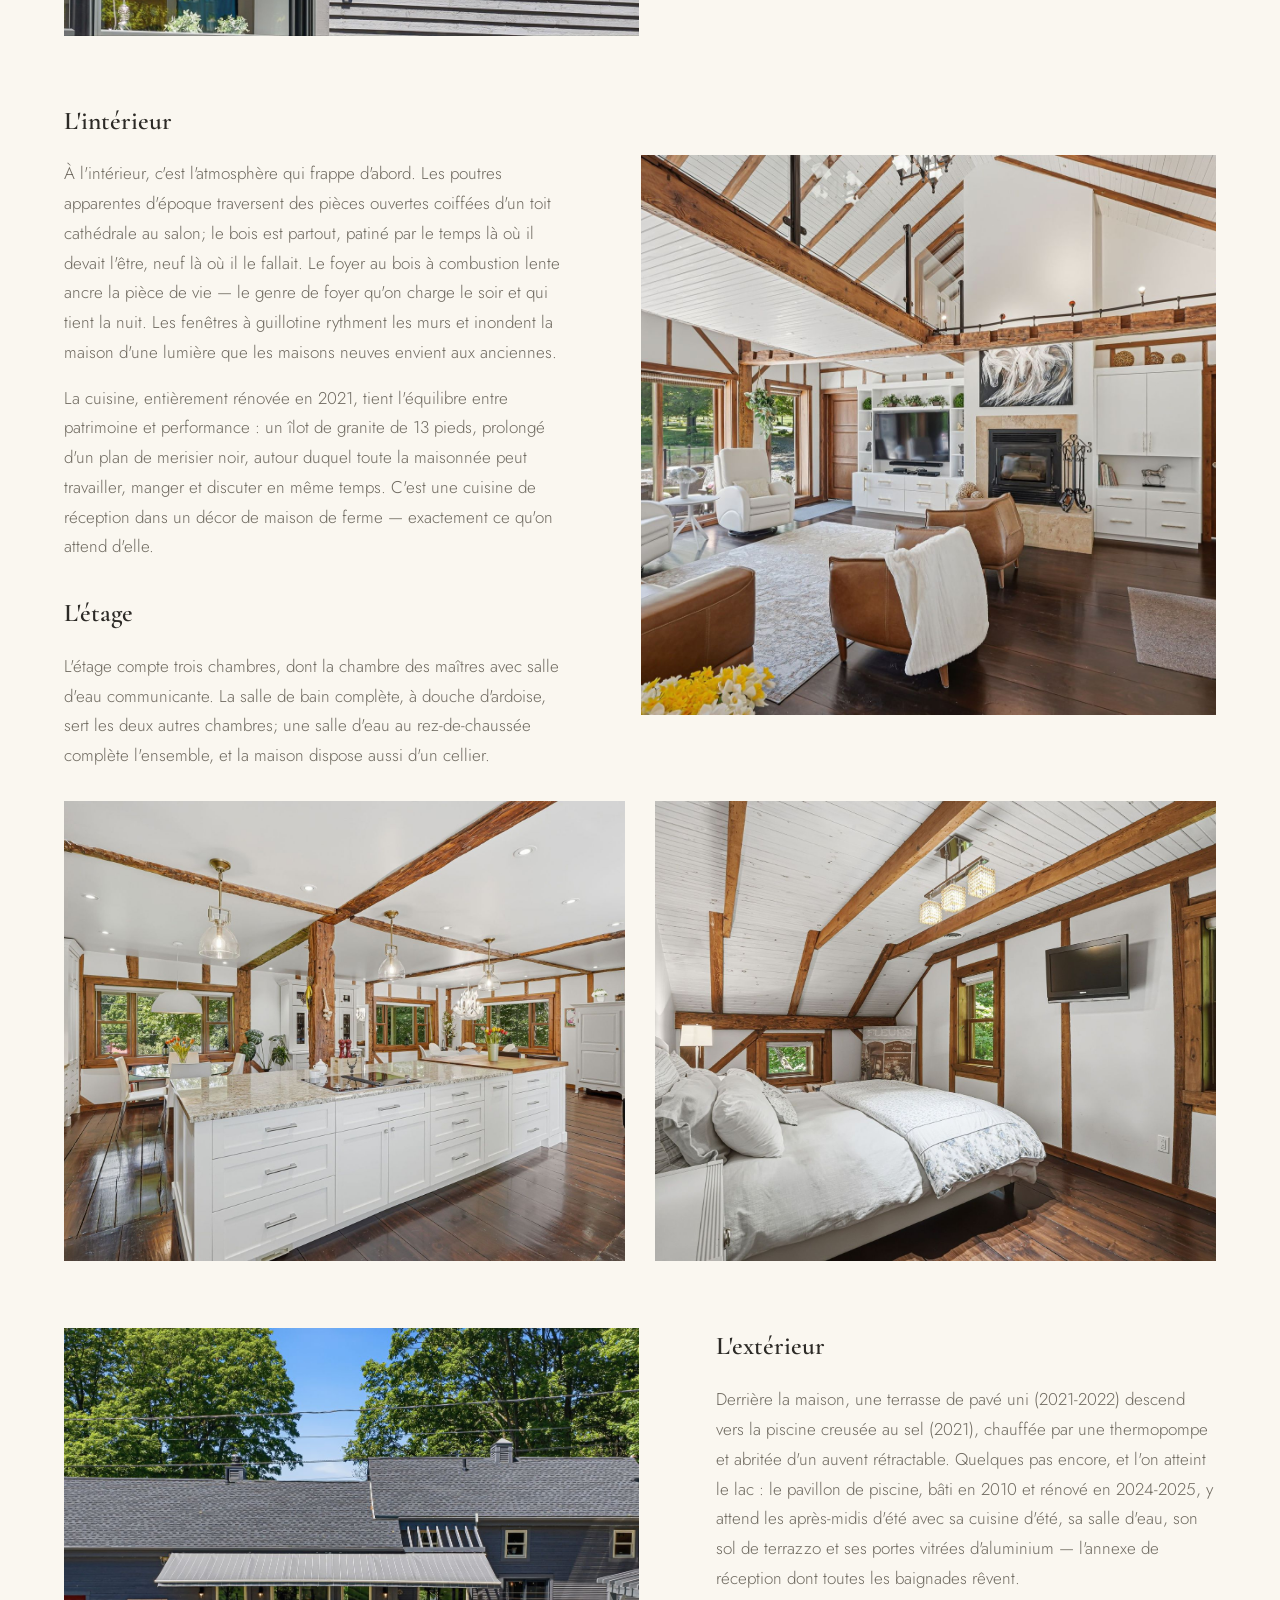
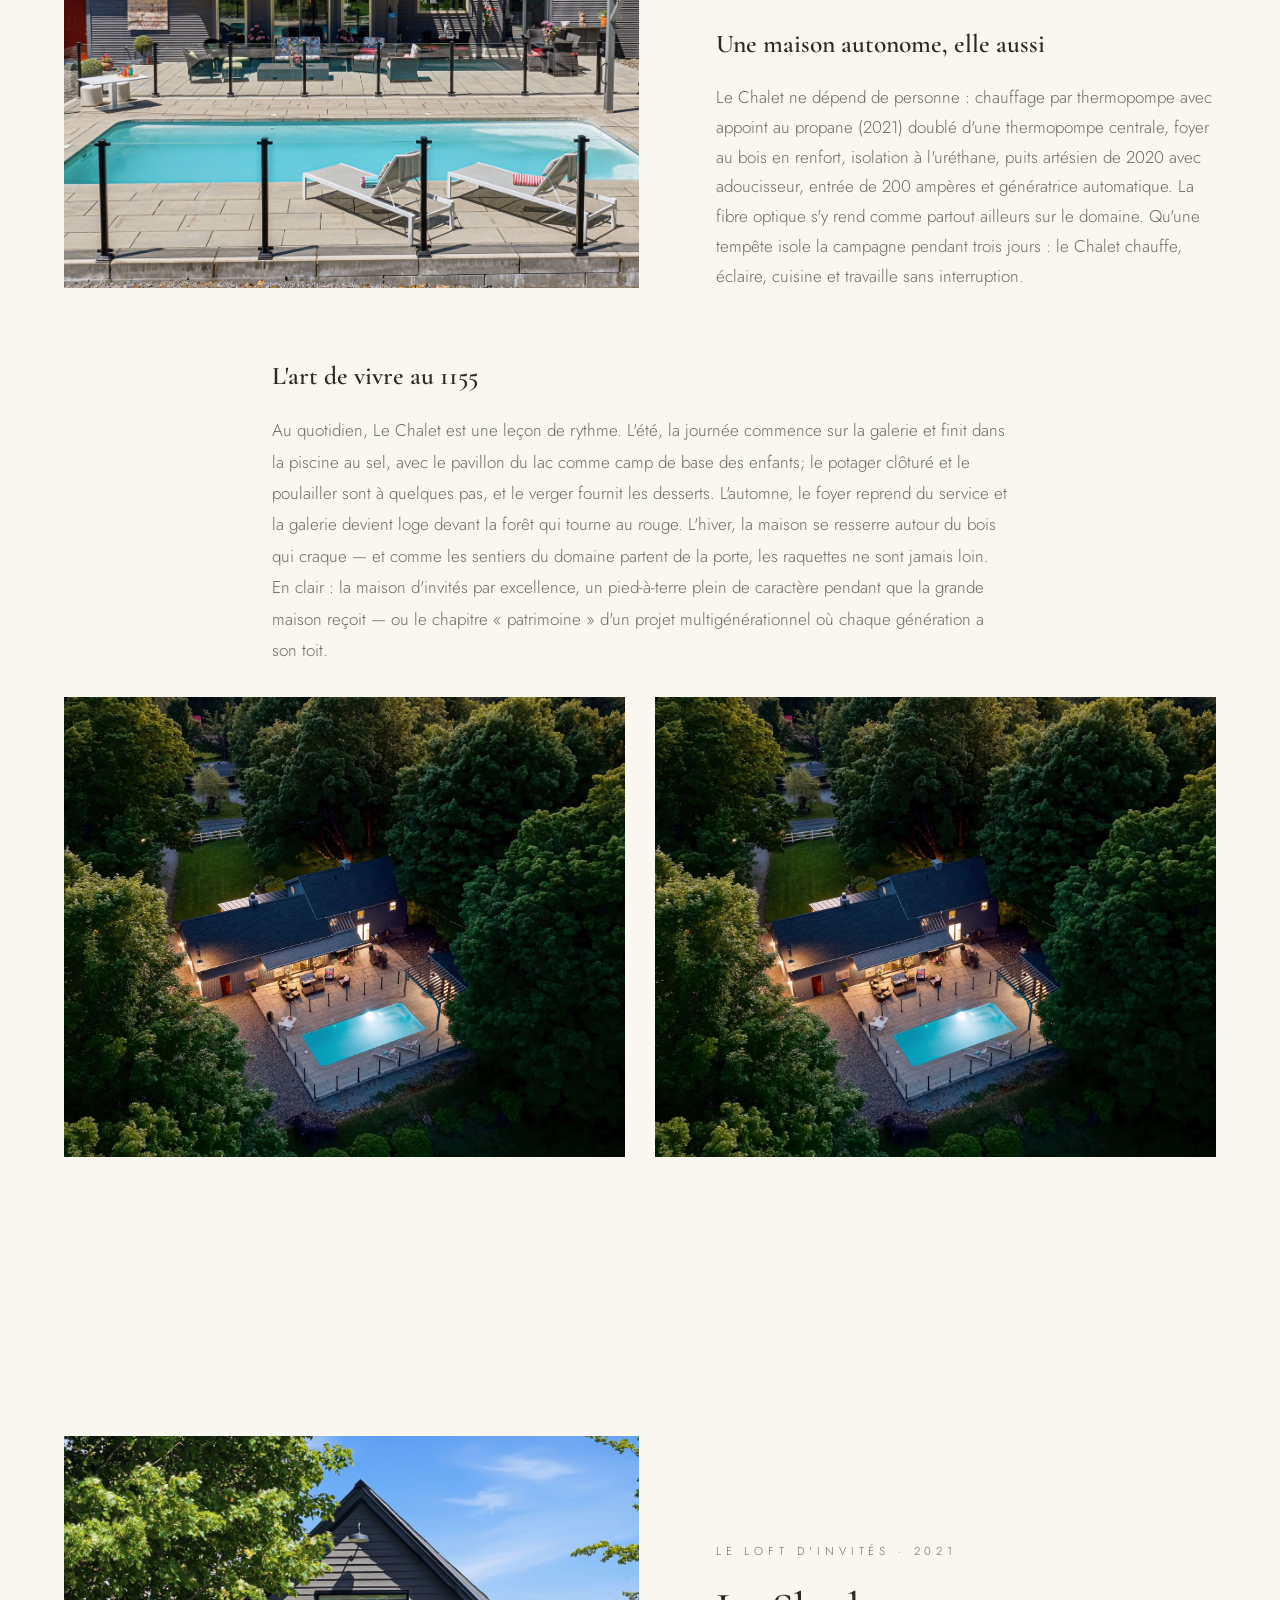
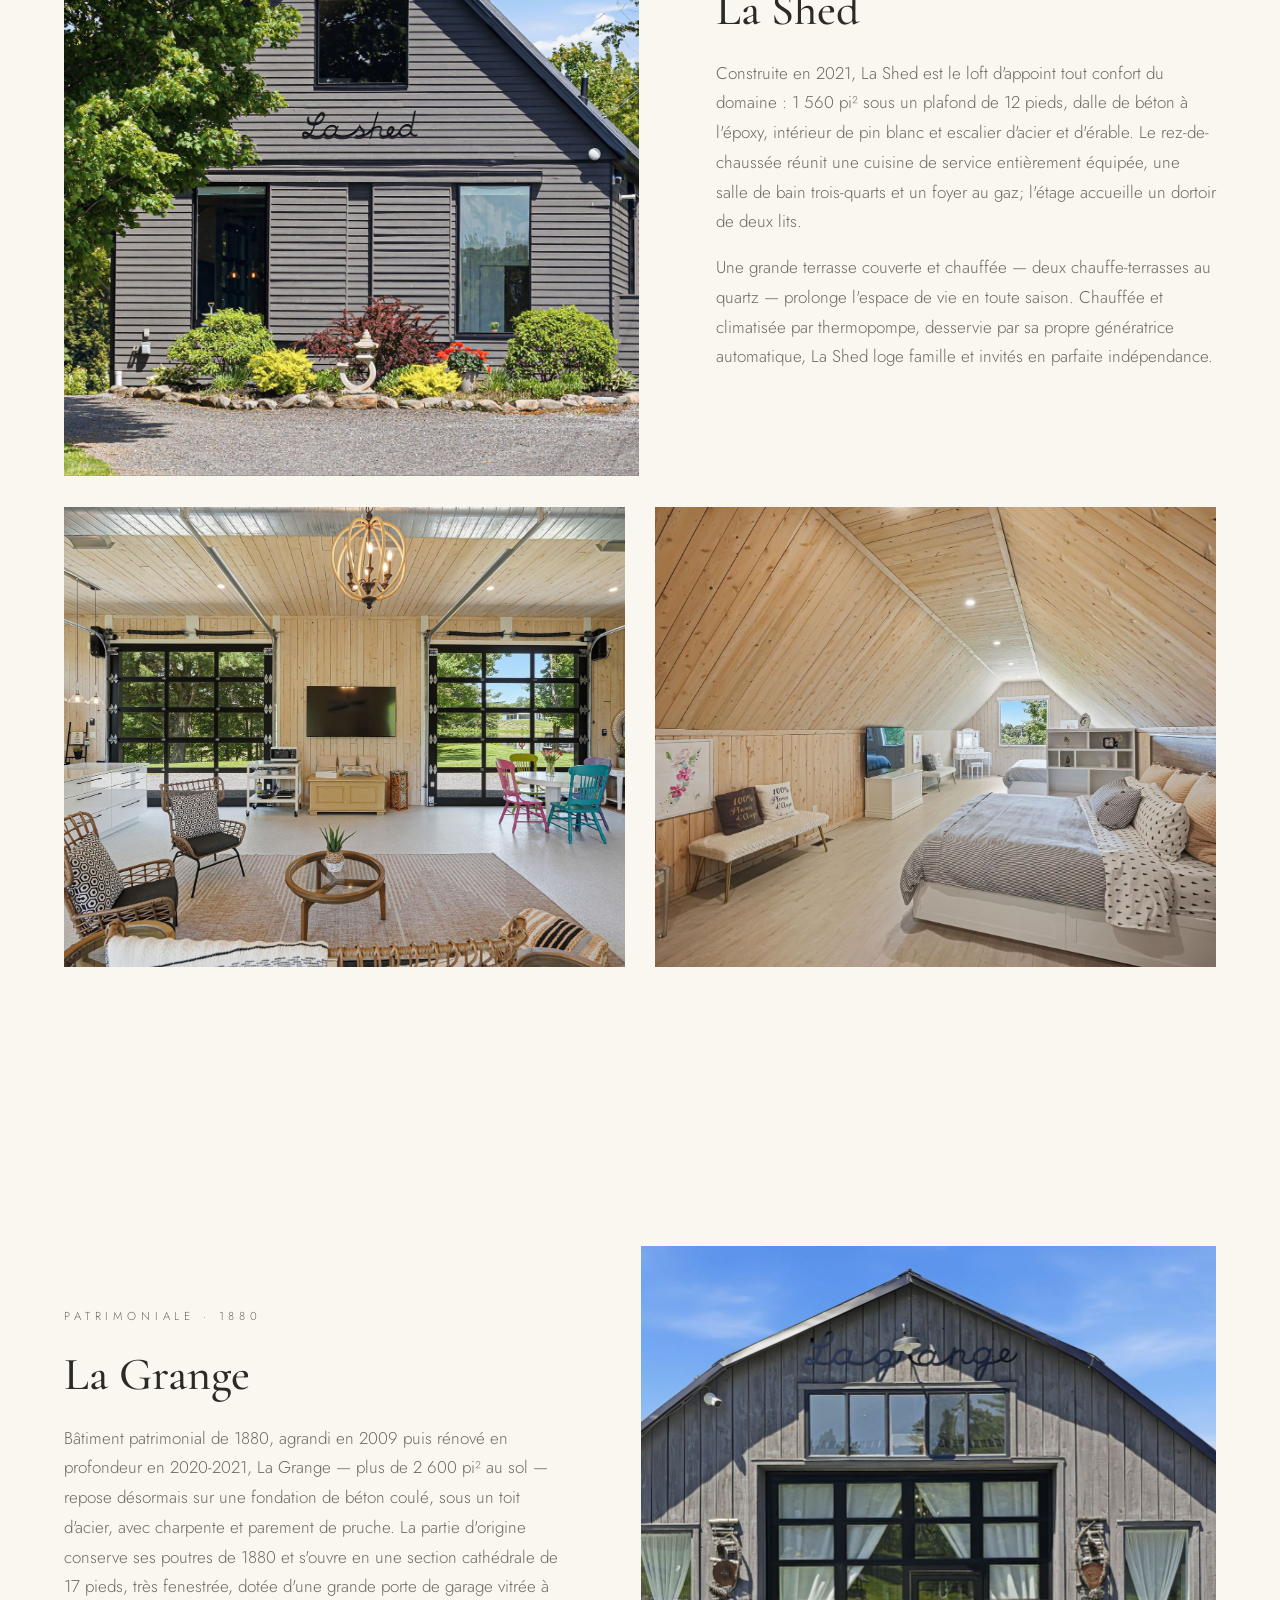
==== commit 6ad68935: "Refonte du site : texte complet en 6 sections et galerie de 105 photos Nouveau contenu intégral (Le " ====
--- a/index.html
+++ b/index.html
@@ -23,6 +23,7 @@
       <nav class="main-nav" id="mainNav" aria-label="Navigation principale">
         <a href="#domaine" data-i18n="nav.domaine">Le domaine</a>
         <a href="#phare" data-i18n="nav.phare">Le Phare</a>
+        <a href="#chalet" data-i18n="nav.chalet">Le Chalet</a>
         <a href="#territoire" data-i18n="nav.territoire">Le territoire</a>
         <a href="#galerie" data-i18n="nav.galerie">Galerie</a>
         <a href="#contact" data-i18n="nav.contact">Contact</a>
@@ -48,16 +49,16 @@
       <p class="hero-price reveal">16 000 000 $</p>
       <p class="hero-addr reveal">1155-1157, chemin Dymond, Dunham (Québec)</p>
     </div>
-    <a class="hero-scroll" href="#intro" aria-label="Défiler vers le bas"><span></span></a>
-  </section>
-
-  <!-- ===== Intro narrative ===== -->
-  <section class="section section-intro" id="intro">
+    <a class="hero-scroll" href="#domaine" aria-label="Défiler vers le bas"><span></span></a>
+  </section>
+
+  <!-- ===== Le Domaine ===== -->
+  <section class="section section-intro" id="domaine">
     <div class="container narrow">
-      <p class="eyebrow reveal" data-i18n="intro.eyebrow">Un monde en soi</p>
-      <h2 class="display reveal" data-i18n="intro.title">L'art de vivre, à une heure trente de Montréal</h2>
-      <p class="lede reveal" data-i18n="intro.p1">Au cœur des Cantons-de-l'Est, aux abords de la route des vins de Dunham, le Domaine Dymond déploie 151,85 acres de lavande, de vergers, de forêt aménagée et de plans d'eau autour d'un lac privé. Un territoire clôturé, parcouru de sentiers, façonné avec patience pour accueillir plusieurs générations à la fois.</p>
-      <p class="lede reveal" data-i18n="intro.p2">Douze bâtiments s'y répondent — de la résidence contemporaine de calibre ultra-luxe érigée en 2022 à la maison patrimoniale de 1880 — dans une autonomie complète : géothermie, génératrices, fibre optique, électricité souterraine. Un projet de vie, prêt à être transmis.</p>
+      <p class="eyebrow reveal" data-i18n="dom.eyebrow">Un monde en soi</p>
+      <h2 class="display reveal" data-i18n="dom.title">Le Domaine</h2>
+      <p class="lede reveal" data-i18n="dom.p1">Au cœur des Cantons-de-l'Est, aux abords de la route des vins et à moins d'une heure trente de Montréal, le domaine déploie 151,85 acres (614 515 m²) de nature façonnée avec patience : un lac privé aux deux quais, un champ de lavande issu d'une ancienne production biologique certifiée, un verger généreux — pruniers, poiriers, pommiers, cerisiers, bleuets, camerises, argousiers —, trois plans d'eau oxygénés reliés par des ruisseaux et des cascades, et une forêt dotée d'un plan d'aménagement complet. Le tout est ceinturé de plusieurs kilomètres de clôtures à gibier et parcouru de sentiers.</p>
+      <p class="lede reveal" data-i18n="dom.p2">Douze bâtiments s'y répondent, de la résidence contemporaine de calibre ultra-luxe érigée en 2022 à la maison patrimoniale de 1880, en passant par un hameau complet de dépendances. Pensé comme un projet de vie multigénérationnel, le domaine offre plusieurs logements indépendants et une autonomie totale : géothermie, quatre génératrices à démarrage automatique, entrée électrique de 600 ampères, réseau souterrain sur l'ensemble de la propriété, fibre optique dans tous les bâtiments habitables, puits artésiens avec filtration et domotique complète. Un chemin privé asphalté (2022) mène de la route à la résidence; terrains de pickleball et de pétanque, potager clôturé, îlot de Bali et cuisine extérieure complètent l'art de vivre. La vente, clé en main, inclut la machinerie du domaine — voiturettes de golf, tracteur restauré, motoneige électrique et équipement nautique, jusqu'au ponton électrique du lac.</p>
     </div>
     <figure class="full-bleed reveal">
       <img src="assets/img/d31-large.jpg" alt="Vue aérienne du domaine : Le Phare, le lac privé et les collines des Cantons-de-l'Est" loading="lazy">
@@ -65,7 +66,7 @@
   </section>
 
   <!-- ===== Chiffres clés ===== -->
-  <section class="section section-stats" id="domaine">
+  <section class="section section-stats" id="chiffres">
     <div class="container">
       <div class="stats-grid">
         <div class="stat reveal">
@@ -93,7 +94,8 @@
     <div class="container narrow section-head">
       <p class="eyebrow reveal" data-i18n="phare.eyebrow">La résidence principale · 2022</p>
       <h2 class="display reveal" data-i18n="phare.title">Le Phare</h2>
-      <p class="lede reveal" data-i18n="phare.p1">Œuvre maîtresse du domaine, Le Phare a été érigé en 2022 et bénéficie de la garantie de maison neuve GCR. Sa façade arrière, entièrement composée d'un mur-rideau, ouvre 8 194 pi² d'espaces habitables sur le lac et les collines. Plafonds cathédrale de 17 pieds habillés de peuplier clair, bardeau de cèdre blanc de l'Est posé pièce par pièce, toiture d'acier : une architecture épurée, exécutée sans compromis.</p>
+      <p class="lede reveal" data-i18n="phare.imp1">Il y a des maisons qu'on pose sur un terrain, et d'autres qu'on compose avec lui. Le Phare appartient à la seconde famille. Son site a été choisi comme on choisit un point de vue : la façade arrière regarde le lac privé, les rangs de lavande descendent à sa gauche vers l'eau, la forêt ferme l'horizon, et aucun voisin n'existe nulle part dans le tableau. Le chemin privé asphalté (2022, scellé en 2024) y mène depuis la route en traversant le domaine, bordé d'un éclairage extérieur à DEL sur bollards et desservi par un système d'irrigation enfoui — l'arrivée elle-même a été dessinée.</p>
+      <p class="lede reveal" data-i18n="phare.imp2">Selon l'heure, la maison change de rôle. Le matin, le mur-rideau capte le soleil levant sur le lac; l'après-midi, les terrasses prennent le relais; le soir venu, la maison s'illumine de l'intérieur et se reflète dans l'eau — c'est de ce spectacle qu'elle tient son nom.</p>
     </div>
     <figure class="full-bleed reveal">
       <img src="assets/img/d319-large.jpg" alt="Le Phare illuminé au crépuscule — mur-rideau vitré et piscine à débordement" loading="lazy">
@@ -101,115 +103,204 @@
     <div class="container">
       <div class="split reveal">
         <figure class="split-media">
-          <img src="assets/img/d297-large.jpg" alt="Piscine à débordement au crépuscule sous un ciel rose" loading="lazy">
-        </figure>
-        <div class="split-body">
-          <h3 class="title-sm" data-i18n="phare.bienetre.title">Les espaces bien-être</h3>
-          <p data-i18n="phare.bienetre.p">Piscine intérieure sous un plafond de cèdre jaune, reliée au gymnase par une passerelle vitrée. Sauna de cèdre au quartz. À l'extérieur, une piscine à débordement en béton avec cascade et dalles chauffantes, un spa et une cuisine extérieure complète prolongent les saisons.</p>
-          <ul class="feature-list">
-            <li data-i18n="phare.f1">Suite des maîtres — foyer au gaz, bain sur pattes, douche double pleine hauteur</li>
-            <li data-i18n="phare.f2">Cuisine Sub-Zero, plaque à induction, four vapeur, comptoirs Dekton</li>
-            <li data-i18n="phare.f3">Mobilier intégré sur mesure et luminaires soufflés à la bouche</li>
-            <li data-i18n="phare.f4">Planchers de céramique radiante et domotique complète</li>
-            <li data-i18n="phare.f5">Deux garages doubles intégrés, loft aménagé avec monte-charge</li>
-          </ul>
+          <img src="assets/img/d44-large.jpg" alt="Le mur-rideau du Phare et la piscine à débordement" loading="lazy">
+        </figure>
+        <div class="split-body">
+          <h3 class="title-sm" data-i18n="phare.arch.t">L'architecture</h3>
+          <p data-i18n="phare.arch.p1">L'architecture aux lignes épurées revisite la ferme des Cantons-de-l'Est avec une exigence contemporaine. Le revêtement est un bardeau de cèdre blanc de l'Est (Maibec), posé pièce par pièce; les soffites de bois assortis prolongent la chaleur du matériau jusque sous la toiture d'acier MacMetal.</p>
+          <p data-i18n="phare.arch.p2">Et puis il y a la façade arrière — le geste signature de la maison : un mur-rideau Alumilex sur toute la largeur, qui abolit la frontière entre les 8 194 pi² d'espaces habitables et le paysage. Du salon, de la cuisine, de la salle à manger, le regard file sans obstacle vers le lac, les rangs de lavande et les collines.</p>
         </div>
       </div>
       <div class="split split-flip reveal">
         <figure class="split-media">
-          <img src="assets/img/d302-large.jpg" alt="Piscine intérieure du Phare sous son plafond de cèdre" loading="lazy">
-        </figure>
-        <div class="split-body">
-          <h3 class="title-sm" data-i18n="phare.mesure.title">La mesure de l'exception</h3>
-          <dl class="spec-list">
-            <div><dt data-i18n="phare.s1t">Superficie habitable</dt><dd data-i18n="phare.s1d">8 194 pi² + sous-sol de 5 330 pi²</dd></div>
-            <div><dt data-i18n="phare.s2t">Chambres et bains</dt><dd data-i18n="phare.s2d">4 chambres · 7 salles de bain</dd></div>
-            <div><dt data-i18n="phare.s3t">Terrasses</dt><dd data-i18n="phare.s3d">3 363 pi² tournés vers le lac</dd></div>
-            <div><dt data-i18n="phare.s4t">Garantie</dt><dd data-i18n="phare.s4d">Maison neuve GCR, valide jusqu'en 2027</dd></div>
-          </dl>
-        </div>
-      </div>
-    </div>
-    <div class="duo container reveal">
-      <figure><img src="assets/img/d292-large.jpg" alt="Le salon du Phare au crépuscule, foyer et mur-rideau" loading="lazy"></figure>
-      <figure><img src="assets/img/d294-large.jpg" alt="La cuisine et la salle à manger du Phare, piano à queue" loading="lazy"></figure>
-    </div>
-    <div class="duo container reveal">
-      <figure><img src="assets/img/d300-large.jpg" alt="Le spa du Phare ouvert sur le lac au crépuscule" loading="lazy"></figure>
-      <figure><img src="assets/img/d296-large.jpg" alt="Le coin-repas vitré du Phare au crépuscule" loading="lazy"></figure>
+          <img src="assets/img/g043-large.jpg" alt="La cuisine Sub-Zero du Phare, île et comptoirs Dekton" loading="lazy">
+        </figure>
+        <div class="split-body">
+          <h3 class="title-sm" data-i18n="phare.rdc.t">Le rez-de-chaussée</h3>
+          <p data-i18n="phare.rdc.p1">On entre sous un plafond de 12 pieds, accueilli par un lustre Restoration Hardware soufflé à la bouche de 676 livres — le premier d'une collection de luminaires artisanaux qui ponctue toute la maison. L'aire de vie se déploie ensuite en un seul mouvement : salon, cuisine et salle à manger sous des plafonds cathédrale de 16 à 17 pieds habillés de peuplier clair sans nœuds, dont la teinte douce réchauffe la lumière du mur-rideau à toute heure du jour.</p>
+          <p data-i18n="phare.rdc.p2">La cuisine est une pièce d'équipement professionnel dans un écrin d'ébénisterie : appareils Sub-Zero — deux réfrigérateurs et un congélateur —, plaque à induction, four vapeur, pot filler au-dessus de la plaque, le tout serti dans des comptoirs Dekton et un mobilier intégré dessiné sur mesure par un ébéniste de Napierville, qui court d'ailleurs dans toute la résidence.</p>
+        </div>
+      </div>
+      <div class="duo reveal">
+        <figure><img src="assets/img/d292-large.jpg" alt="Le salon du Phare au crépuscule, foyer et mur-rideau" loading="lazy"></figure>
+        <figure><img src="assets/img/d294-large.jpg" alt="La cuisine et la salle à manger du Phare, piano à queue" loading="lazy"></figure>
+      </div>
+      <div class="split reveal">
+        <figure class="split-media">
+          <img src="assets/img/g032-large.jpg" alt="Chambre du Phare, lumière douce et finitions sur mesure" loading="lazy">
+        </figure>
+        <div class="split-body">
+          <h3 class="title-sm" data-i18n="phare.suite.t">La suite des maîtres et les chambres</h3>
+          <p data-i18n="phare.suite.p1">Autour de l'aire de vie, les circulations ont reçu le même soin que les pièces d'apparat : portes intérieures en aluminium Kadrium, grande porte escamotable qui efface la frontière entre deux espaces quand on le souhaite, et planchers de céramique radiante d'un mur à l'autre — pas une pièce froide, pas un seuil, pas une marche de trop.</p>
+          <p data-i18n="phare.suite.p2">La suite des maîtres occupe son propre univers : un foyer au gaz privatif pour les soirées d'hiver, un walk-in accessible directement depuis la salle de bain, une douche double pleine hauteur, un bain sur pattes posé face à la lumière et une toilette séparée. Trois autres chambres, chacune servie par la même qualité d'exécution et ses meubles intégrés, portent la maison à quatre chambres et sept salles de bain : personne n'attend jamais, même la maison pleine.</p>
+        </div>
+      </div>
+    </div>
+    <figure class="full-bleed reveal">
+      <img src="assets/img/d297-large.jpg" alt="La piscine à débordement du Phare au crépuscule" loading="lazy">
+    </figure>
+    <div class="container">
+      <div class="split split-flip reveal">
+        <figure class="split-media">
+          <img src="assets/img/d302-large.jpg" alt="La piscine intérieure du Phare sous son plafond de cèdre" loading="lazy">
+        </figure>
+        <div class="split-body">
+          <h3 class="title-sm" data-i18n="phare.bienetre.t">L'aile bien-être</h3>
+          <p data-i18n="phare.bienetre.p1">C'est ici que Le Phare cesse d'être une maison pour devenir un lieu de villégiature privé. La piscine intérieure s'étire sous un plafond de cèdre jaune dont l'essence embaume l'air; une passerelle vitrée la relie au gymnase, si bien qu'on passe de l'entraînement à la baignade sans jamais quitter la lumière. Le sauna de cèdre au quartz complète le circuit.</p>
+          <p data-i18n="phare.bienetre.p2">Dehors, la séquence continue : une piscine à débordement en béton dont la cascade chante au-dessus du lac, ceinturée de dalles chauffantes qui prolongent la saison bien au-delà de l'été; un spa tourné vers les collines; une cuisine extérieure complète pour les soirs où la salle à manger est simplement dehors. Au total, 3 363 pi² de terrasses regardent l'eau.</p>
+        </div>
+      </div>
+      <div class="duo reveal">
+        <figure><img src="assets/img/d300-large.jpg" alt="Le spa du Phare ouvert sur le lac au crépuscule" loading="lazy"></figure>
+        <figure><img src="assets/img/d296-large.jpg" alt="Le coin-repas vitré du Phare au crépuscule" loading="lazy"></figure>
+      </div>
+      <div class="split reveal">
+        <figure class="split-media">
+          <img src="assets/img/g050-large.jpg" alt="Le loft aménagé au-dessus des garages du Phare" loading="lazy">
+        </figure>
+        <div class="split-body">
+          <h3 class="title-sm" data-i18n="phare.loft.t">Les garages, le loft et le sous-sol</h3>
+          <p data-i18n="phare.loft.p1">Deux garages doubles intégrés — quatre voitures à l'abri, chauffées — sont surmontés d'un loft entièrement aménagé : plancher d'ingénierie, salle de bain complète et monte-charge pour y monter bagages ou matériel sans effort. Bureau, studio, quartier d'invités supplémentaire : l'espace se prête à tout. Sous la maison, un sous-sol de 5 330 pi² abrite notamment le gymnase privé.</p>
+        </div>
+      </div>
+      <div class="prose reveal">
+        <h3 class="title-sm" data-i18n="phare.tech.t">La technique, invisible et totale</h3>
+        <p data-i18n="phare.tech.p1">Tout ce confort repose sur une infrastructure pensée pour l'autonomie absolue. Le chauffage est géothermique : cinq systèmes indépendants sur cinq puits (installation LeProhon, certifiée CCEG), diffusés par des planchers de céramique radiante à la grandeur, avec zonage pièce par pièce et appoint au propane. L'entrée électrique de 600 ampères est doublée de génératrices à démarrage automatique — dont une couvre la résidence entière : la tempête peut passer, la maison ne s'en apercevra pas.</p>
+        <p data-i18n="phare.tech.p2">Trois bornes de recharge 220 V attendent les véhicules électriques. La domotique orchestre l'éclairage, les stores, les rideaux encastrés, les moustiquaires motorisées et les caméras — chaque scène de la maison se règle du bout des doigts, sur place ou à distance. La fibre optique dessert la maison comme tous les bâtiments habitables du domaine : on y télétravaille aussi confortablement qu'au centre-ville. L'air est renouvelé par six à sept échangeurs d'air; l'eau du puits artésien passe par adoucisseur et filtration; s'ajoutent l'aspirateur central, la chambre froide et la garde-robe de cèdre — mille détails qu'on ne voit pas et qui, ensemble, font qu'au Phare, tout fonctionne, tout le temps, sans y penser.</p>
+        <h3 class="title-sm" data-i18n="phare.neuf.t">Une construction récente, une tranquillité durable</h3>
+        <p data-i18n="phare.neuf.p1">Acheter Le Phare, c'est acheter du neuf sans les compromis du neuf : la maison a trois ans, sa garantie GCR court jusqu'en 2027, ses systèmes sont documentés, ses certificats de localisation sont à jour, et le constructeur comme les installateurs sont identifiés au dossier. Dans un marché où les propriétés d'exception ont souvent l'âge de leurs rénovations, Le Phare offre ce qui ne se rénove pas : une conception d'origine cohérente, du premier plan au dernier interrupteur.</p>
+      </div>
     </div>
   </section>
 
   <!-- ===== Le Chalet ===== -->
   <section class="section section-chalet" id="chalet">
+    <div class="container narrow section-head">
+      <p class="eyebrow reveal" data-i18n="chalet.eyebrow">La résidence patrimoniale · vers 1880</p>
+      <h2 class="display reveal" data-i18n="chalet.title">Le Chalet</h2>
+      <p class="lede reveal" data-i18n="chalet.h1">Cœur historique du domaine, Le Chalet veille sur le territoire depuis près d'un siècle et demi. Construit vers 1880, il est de ces maisons qui ont vu passer les générations et qui portent leur âge comme une élégance. Deux grandes campagnes de travaux l'ont fait entrer dans le présent sans lui voler son âme : une rénovation complète en 2007-2009, puis des travaux majeurs en 2020-2021. Le parement Maibec a été repeint en 2022, la toiture refaite en 2024 — la maison est aussi saine qu'elle est belle.</p>
+      <p class="lede reveal" data-i18n="chalet.h2">Son nom est inscrit en lettres de fer forgé sur la façade, à la manière des maisons de famille qu'on baptise parce qu'on sait qu'elles resteront. Avant que Le Phare ne soit bâti, c'est elle qui recevait; c'est dans ses murs que le projet du domaine est né, et cela se sent : tout, ici, a été fait pour durer et pour accueillir.</p>
+    </div>
     <div class="container">
       <div class="split reveal">
         <figure class="split-media tall">
           <img src="assets/img/d152-large.jpg" alt="La façade du Chalet et son enseigne de fer forgé" loading="lazy">
         </figure>
         <div class="split-body">
-          <p class="eyebrow" data-i18n="chalet.eyebrow">La résidence patrimoniale · vers 1880</p>
-          <h2 class="display-sm" data-i18n="chalet.title">Le Chalet</h2>
-          <p data-i18n="chalet.p1">Cœur historique du domaine, Le Chalet veille sur le territoire depuis près d'un siècle et demi. Entièrement repensé en 2007-2009 puis en 2020-2021, il conserve ses poutres d'époque sous un toit cathédrale, autour d'un îlot de granite de treize pieds.</p>
-          <p data-i18n="chalet.p2">Trois chambres, une galerie couverte de cinquante et un pieds, une piscine creusée au sel avec pavillon au bord du lac : la maison d'invités par excellence — ou un pied-à-terre plein de caractère pendant que la grande maison reçoit.</p>
-          <ul class="feature-list">
-            <li data-i18n="chalet.f1">1 853 pi² habitables · 3 chambres à l'étage</li>
-            <li data-i18n="chalet.f2">Cuisine rénovée 2021, îlot de granite de 13 pieds</li>
-            <li data-i18n="chalet.f3">Piscine creusée 32 pieds au sel et pavillon rénové 2024-2025</li>
-            <li data-i18n="chalet.f4">Foyer au bois à combustion lente, galerie couverte</li>
-          </ul>
-        </div>
-      </div>
-      <div class="duo reveal">
-        <figure><img src="assets/img/d150-large.jpg" alt="La piscine creusée du Chalet et sa terrasse" loading="lazy"></figure>
+          <h3 class="title-sm" data-i18n="chalet.hameau.t">Son propre hameau</h3>
+          <p data-i18n="chalet.hameau.p1">Le Chalet occupe le secteur du 1155, à bonne distance de la résidence principale — assez proche pour partager le domaine, assez loin pour vivre sa propre vie. Autour de lui gravitent La Grange de 1880 et La Shed, avec lesquelles il partage un puits artésien foré en 2020 : un hameau dans le hameau, qui peut fonctionner en autarcie complète. Invités de longue durée, parents, enfants devenus grands : chacun peut y vivre pleinement sans jamais croiser la routine du Phare.</p>
+          <h3 class="title-sm" data-i18n="chalet.arrivee.t">L'arrivée</h3>
+          <p data-i18n="chalet.arrivee.p1">On y arrive par une allée bordée d'arbres, on franchit le portail d'aluminium, et l'on est accueilli par la galerie couverte de 51 pieds qui court le long de la façade sous son toit de tôle — le poste d'observation parfait sur les jardins, du café du matin à l'orage d'été qu'on regarde tomber au sec. Un mudroom, ajouté lors des travaux de 2020-2021, fait la transition entre le dehors et le dedans comme il se doit dans une vraie maison de campagne.</p>
+        </div>
+      </div>
+      <div class="split split-flip reveal">
+        <figure class="split-media">
+          <img src="assets/img/g055-large.jpg" alt="Le salon du Chalet sous ses poutres d'époque" loading="lazy">
+        </figure>
+        <div class="split-body">
+          <h3 class="title-sm" data-i18n="chalet.int.t">L'intérieur</h3>
+          <p data-i18n="chalet.int.p1">À l'intérieur, c'est l'atmosphère qui frappe d'abord. Les poutres apparentes d'époque traversent des pièces ouvertes coiffées d'un toit cathédrale au salon; le bois est partout, patiné par le temps là où il devait l'être, neuf là où il le fallait. Le foyer au bois à combustion lente ancre la pièce de vie — le genre de foyer qu'on charge le soir et qui tient la nuit. Les fenêtres à guillotine rythment les murs et inondent la maison d'une lumière que les maisons neuves envient aux anciennes.</p>
+          <p data-i18n="chalet.int.p2">La cuisine, entièrement rénovée en 2021, tient l'équilibre entre patrimoine et performance : un îlot de granite de 13 pieds, prolongé d'un plan de merisier noir, autour duquel toute la maisonnée peut travailler, manger et discuter en même temps. C'est une cuisine de réception dans un décor de maison de ferme — exactement ce qu'on attend d'elle.</p>
+          <h3 class="title-sm" data-i18n="chalet.etage.t">L'étage</h3>
+          <p data-i18n="chalet.etage.p1">L'étage compte trois chambres, dont la chambre des maîtres avec salle d'eau communicante. La salle de bain complète, à douche d'ardoise, sert les deux autres chambres; une salle d'eau au rez-de-chaussée complète l'ensemble, et la maison dispose aussi d'un cellier.</p>
+        </div>
+      </div>
+      <div class="duo reveal">
+        <figure><img src="assets/img/g058-large.jpg" alt="La cuisine du Chalet et son îlot de granite de 13 pieds" loading="lazy"></figure>
+        <figure><img src="assets/img/g063-large.jpg" alt="Chambre du Chalet sous les poutres d'époque" loading="lazy"></figure>
+      </div>
+      <div class="split reveal">
+        <figure class="split-media">
+          <img src="assets/img/d150-large.jpg" alt="La piscine creusée du Chalet et sa terrasse" loading="lazy">
+        </figure>
+        <div class="split-body">
+          <h3 class="title-sm" data-i18n="chalet.ext.t">L'extérieur</h3>
+          <p data-i18n="chalet.ext.p1">Derrière la maison, une terrasse de pavé uni (2021-2022) descend vers la piscine creusée au sel (2021), chauffée par une thermopompe et abritée d'un auvent rétractable. Quelques pas encore, et l'on atteint le lac : le pavillon de piscine, bâti en 2010 et rénové en 2024-2025, y attend les après-midis d'été avec sa cuisine d'été, sa salle d'eau, son sol de terrazzo et ses portes vitrées d'aluminium — l'annexe de réception dont toutes les baignades rêvent.</p>
+          <h3 class="title-sm" data-i18n="chalet.auto.t">Une maison autonome, elle aussi</h3>
+          <p data-i18n="chalet.auto.p1">Le Chalet ne dépend de personne : chauffage par thermopompe avec appoint au propane (2021) doublé d'une thermopompe centrale, foyer au bois en renfort, isolation à l'uréthane, puits artésien de 2020 avec adoucisseur, entrée de 200 ampères et génératrice automatique. La fibre optique s'y rend comme partout ailleurs sur le domaine. Qu'une tempête isole la campagne pendant trois jours : le Chalet chauffe, éclaire, cuisine et travaille sans interruption.</p>
+        </div>
+      </div>
+      <div class="prose reveal">
+        <h3 class="title-sm" data-i18n="chalet.vie.t">L'art de vivre au 1155</h3>
+        <p data-i18n="chalet.vie.p1">Au quotidien, Le Chalet est une leçon de rythme. L'été, la journée commence sur la galerie et finit dans la piscine au sel, avec le pavillon du lac comme camp de base des enfants; le potager clôturé et le poulailler sont à quelques pas, et le verger fournit les desserts. L'automne, le foyer reprend du service et la galerie devient loge devant la forêt qui tourne au rouge. L'hiver, la maison se resserre autour du bois qui craque — et comme les sentiers du domaine partent de la porte, les raquettes ne sont jamais loin. En clair : la maison d'invités par excellence, un pied-à-terre plein de caractère pendant que la grande maison reçoit — ou le chapitre « patrimoine » d'un projet multigénérationnel où chaque génération a son toit.</p>
+      </div>
+      <div class="duo reveal">
+        <figure><img src="assets/img/g053-large.jpg" alt="La piscine du Chalet illuminée au crépuscule, vue aérienne" loading="lazy"></figure>
         <figure><img src="assets/img/d330-large.jpg" alt="Le Chalet et sa piscine illuminés à la tombée du jour" loading="lazy"></figure>
       </div>
     </div>
   </section>
 
-  <!-- ===== Les dépendances ===== -->
+  <!-- ===== La Shed ===== -->
+  <section class="section section-shed" id="shed">
+    <div class="container">
+      <div class="split reveal">
+        <figure class="split-media tall">
+          <img src="assets/img/g068-large.jpg" alt="La Shed et son enseigne, loft d'invités de 2021" loading="lazy">
+        </figure>
+        <div class="split-body">
+          <p class="eyebrow" data-i18n="shed.eyebrow">Le loft d'invités · 2021</p>
+          <h2 class="display-sm" data-i18n="shed.title">La Shed</h2>
+          <p data-i18n="shed.p1">Construite en 2021, La Shed est le loft d'appoint tout confort du domaine : 1 560 pi² sous un plafond de 12 pieds, dalle de béton à l'époxy, intérieur de pin blanc et escalier d'acier et d'érable. Le rez-de-chaussée réunit une cuisine de service entièrement équipée, une salle de bain trois-quarts et un foyer au gaz; l'étage accueille un dortoir de deux lits.</p>
+          <p data-i18n="shed.p2">Une grande terrasse couverte et chauffée — deux chauffe-terrasses au quartz — prolonge l'espace de vie en toute saison. Chauffée et climatisée par thermopompe, desservie par sa propre génératrice automatique, La Shed loge famille et invités en parfaite indépendance.</p>
+        </div>
+      </div>
+      <div class="duo reveal">
+        <figure><img src="assets/img/g070-large.jpg" alt="L'intérieur lumineux de La Shed, portes de garage vitrées" loading="lazy"></figure>
+        <figure><img src="assets/img/g074-large.jpg" alt="Le dortoir à l'étage de La Shed" loading="lazy"></figure>
+      </div>
+    </div>
+  </section>
+
+  <!-- ===== La Grange ===== -->
+  <section class="section section-grange" id="grange">
+    <div class="container">
+      <div class="split split-flip reveal">
+        <figure class="split-media tall">
+          <img src="assets/img/g081-large.jpg" alt="La Grange de 1880 et sa grande porte vitrée" loading="lazy">
+        </figure>
+        <div class="split-body">
+          <p class="eyebrow" data-i18n="grange.eyebrow">Patrimoniale · 1880</p>
+          <h2 class="display-sm" data-i18n="grange.title">La Grange</h2>
+          <p data-i18n="grange.p1">Bâtiment patrimonial de 1880, agrandi en 2009 puis rénové en profondeur en 2020-2021, La Grange — plus de 2 600 pi² au sol — repose désormais sur une fondation de béton coulé, sous un toit d'acier, avec charpente et parement de pruche. La partie d'origine conserve ses poutres de 1880 et s'ouvre en une section cathédrale de 17 pieds, très fenestrée, dotée d'une grande porte de garage vitrée à porte piétonne intégrée : on y trouve une cuisine complète, une salle de bain à douche et un escalier d'érable.</p>
+          <p data-i18n="grange.p2">La partie dortoir, aménagée en 2021, offre une finition de contreplaqué de merisier, une salle d'eau et des combles aménagés. Génératrice automatique, fosse dédiée, traitement d'eau aux UV : la grange conjugue mémoire agricole et fonctionnalité contemporaine — réception, remisage ou atelier, à votre guise.</p>
+        </div>
+      </div>
+      <div class="duo reveal">
+        <figure><img src="assets/img/g082-large.jpg" alt="La grande salle de réception de La Grange" loading="lazy"></figure>
+        <figure><img src="assets/img/g089-large.jpg" alt="Le dortoir aménagé de La Grange" loading="lazy"></figure>
+      </div>
+    </div>
+  </section>
+
+  <!-- ===== Les autres bâtiments ===== -->
   <section class="section section-annexes" id="annexes">
     <div class="container narrow section-head">
       <p class="eyebrow reveal" data-i18n="annexes.eyebrow">Un hameau complet</p>
-      <h2 class="display reveal" data-i18n="annexes.title">Les dépendances</h2>
-      <p class="lede reveal" data-i18n="annexes.p1">Dix bâtiments secondaires, chacun avec sa vocation, gravitent autour des deux résidences — logements d'appoint, ateliers, serre de production et garages. De quoi loger les invités, les passions et la machinerie d'un domaine qui se suffit à lui-même.</p>
+      <h2 class="display reveal" data-i18n="annexes.title">Les autres bâtiments</h2>
+      <p class="lede reveal" data-i18n="annexes.p1">Autour de ces quatre pièces maîtresses gravite un hameau complet, chaque bâtiment avec sa vocation — de quoi loger les passions, les récoltes et la machinerie d'un domaine qui se suffit à lui-même.</p>
     </div>
     <div class="container">
       <div class="trio reveal">
-        <figure><img src="assets/img/d143-large.jpg" alt="L'Atelier — bois de pruche et toit d'acier" loading="lazy"></figure>
-        <figure><img src="assets/img/d144-large.jpg" alt="Le Garage 2025 et ses quatre portes motorisées" loading="lazy"></figure>
-        <figure><img src="assets/img/d145-large.jpg" alt="Le poulailler et sa volière, enseigne de marché fermier" loading="lazy"></figure>
+        <figure><img src="assets/img/g096-large.jpg" alt="L'Atelier — bois de pruche et toit d'acier" loading="lazy"></figure>
+        <figure><img src="assets/img/g099-large.jpg" alt="Le Garage 2025 et ses quatre portes motorisées" loading="lazy"></figure>
+        <figure><img src="assets/img/g091-large.jpg" alt="La Serre et le poulailler du domaine" loading="lazy"></figure>
       </div>
       <div class="annex-grid">
         <article class="annex reveal">
-          <span class="annex-year">1880 · 2021</span>
-          <h3 data-i18n="annexes.grange.t">La Grange</h3>
-          <p data-i18n="annexes.grange.d">Bâtiment patrimonial agrandi et rénové en profondeur — section cathédrale de 17 pieds très fenestrée, cuisine complète, dortoir aménagé et poutres d'origine.</p>
-        </article>
-        <article class="annex reveal">
-          <span class="annex-year">2021</span>
-          <h3 data-i18n="annexes.shed.t">La Shed</h3>
-          <p data-i18n="annexes.shed.d">Loft tout confort de 1 560 pi² — cuisine équipée, foyer au gaz, dortoir à l'étage et terrasse couverte chauffée de 25 pieds.</p>
-        </article>
-        <article class="annex reveal">
           <span class="annex-year">2010 · 2025</span>
-          <h3 data-i18n="annexes.pavillon.t">Le Pavillon</h3>
-          <p data-i18n="annexes.pavillon.d">Au bord du lac, cuisine d'été et salle d'eau sous un sol de terrazzo — l'espace de réception des après-midis de baignade.</p>
-        </article>
-        <article class="annex reveal">
-          <span class="annex-year">2025</span>
-          <h3 data-i18n="annexes.garage.t">Le Garage</h3>
-          <p data-i18n="annexes.garage.d">Quatre voitures sur céramique à chauffage radiant, dalle époxy isolée et portes motorisées — la dernière construction du domaine.</p>
+          <h3 data-i18n="annexes.pavillon.t">Le Pavillon de piscine</h3>
+          <p data-i18n="annexes.pavillon.d">Au bord du lac : cuisine d'été et salle d'eau sous un sol de terrazzo — l'espace de réception des après-midis de baignade.</p>
         </article>
         <article class="annex reveal">
           <span class="annex-year">2022</span>
           <h3 data-i18n="annexes.atelier.t">L'Atelier</h3>
-          <p data-i18n="annexes.atelier.d">Environ 30 × 60 pieds isolés et chauffés en qualité résidentielle, sous un plafond de 12 pieds — atelier, studio ou salle de jeu.</p>
+          <p data-i18n="annexes.atelier.d">Environ 1 800 pi², isolé et chauffé en qualité résidentielle sous un plafond de 12 pieds : atelier, studio ou salle de jeu.</p>
         </article>
         <article class="annex reveal">
           <span class="annex-year">2010 · 2025</span>
           <h3 data-i18n="annexes.serre.t">La Serre</h3>
-          <p data-i18n="annexes.serre.d">Serre de production de 70 pieds largement rénovée en 2025, avec puits indépendant, irrigation et porte motorisée.</p>
+          <p data-i18n="annexes.serre.d">70 pieds de production horticole largement rénovés en 2025, avec puits indépendant, irrigation, dalle d'époxy et porte motorisée.</p>
         </article>
         <article class="annex reveal">
           <span class="annex-year">2021</span>
@@ -217,9 +308,14 @@
           <p data-i18n="annexes.shop.d">Atelier de rangement isolé de 408 pi², système Proslat et porte de garage motorisée.</p>
         </article>
         <article class="annex reveal">
+          <span class="annex-year">2025</span>
+          <h3 data-i18n="annexes.garage.t">Le Garage</h3>
+          <p data-i18n="annexes.garage.d">La plus récente construction du domaine : quatre voitures sur céramique à chauffage radiant, dalle d'époxy isolée, quatre portes motorisées.</p>
+        </article>
+        <article class="annex reveal">
           <span class="annex-year">2016</span>
           <h3 data-i18n="annexes.dome.t">L'Abri Archidome</h3>
-          <p data-i18n="annexes.dome.d">Dôme d'acier de 1 800 pi² sous 16 pieds de dégagement — l'entreposage grande capacité, raccordé à une génératrice.</p>
+          <p data-i18n="annexes.dome.d">Dôme d'acier de 1 800 pi² au plafond de 16 pieds, raccordé à une génératrice : l'entreposage grande capacité.</p>
         </article>
         <article class="annex reveal">
           <span class="annex-year">2024</span>
@@ -229,9 +325,10 @@
         <article class="annex reveal">
           <span class="annex-year">≈ 1950</span>
           <h3 data-i18n="annexes.scierie.t">La Scierie</h3>
-          <p data-i18n="annexes.scierie.d">Remise à bois et matériaux d'époque — la mémoire agricole du domaine.</p>
-        </article>
-      </div>
+          <p data-i18n="annexes.scierie.d">La remise à bois et matériaux, mémoire des origines agricoles du domaine.</p>
+        </article>
+      </div>
+      <p class="annex-outro reveal" data-i18n="annexes.outro">Douze bâtiments, un seul domaine — et une capacité d'accueil rare, au service d'un projet de vie qui se transmet.</p>
     </div>
   </section>
 
@@ -240,7 +337,7 @@
     <div class="container narrow section-head">
       <p class="eyebrow reveal" data-i18n="terre.eyebrow">614 515 m² façonnés avec soin</p>
       <h2 class="display reveal" data-i18n="terre.title">Le territoire</h2>
-      <p class="lede reveal" data-i18n="terre.p1">En juin, la lavande fleurit sur l'ancienne production certifiée biologique. Le verger aligne pruniers, poiriers, pommiers, cerisiers, bleuets et camerises. La forêt, dotée d'un plan d'aménagement complet, s'ouvre sur des kilomètres de sentiers clôturés — et le lac attend, avec ses deux quais et son ponton électrique.</p>
+      <p class="lede reveal" data-i18n="terre.p1">En juin, la lavande fleurit sur l'ancienne production certifiée biologique. La forêt, dotée d'un plan d'aménagement complet, s'ouvre sur des kilomètres de sentiers clôturés — et le lac attend, avec ses deux quais et son ponton électrique.</p>
     </div>
     <figure class="full-bleed reveal">
       <img src="assets/img/d07-large.jpg" alt="Vue aérienne du verger en rangs et de la résidence" loading="lazy">
@@ -289,6 +386,7 @@
     <div class="container narrow section-head">
       <p class="eyebrow reveal" data-i18n="galerie.eyebrow">Le domaine en images</p>
       <h2 class="display reveal" data-i18n="galerie.title">Galerie</h2>
+      <p class="lede reveal" data-i18n="galerie.p1">Cent cinq images, dans l'ordre d'une visite : le territoire, Le Phare, Le Chalet, La Shed, La Grange, les jardins et le lac.</p>
     </div>
     <div class="container wide">
       <div class="gallery" id="gallery"></div>
--- a/css/styles.css
+++ b/css/styles.css
@@ -202,6 +202,26 @@
 
 .dusk-bleed { margin-top: 0; }
 .dusk-bleed img { height: clamp(380px, 80vh, 820px); }
+
+.prose {
+  max-width: var(--w-narrow);
+  margin: clamp(3.5rem, 7vh, 6rem) auto 0;
+}
+.prose p { color: var(--stone); line-height: 1.85; }
+.prose p + .title-sm, .prose .title-sm { margin-top: 2.2rem; }
+.prose .title-sm:first-child { margin-top: 0; }
+.prose p + p { margin-top: 1.1rem; }
+
+.annex-outro {
+  margin-top: clamp(2.5rem, 5vh, 4rem);
+  text-align: center;
+  font-family: var(--serif);
+  font-size: 1.35rem;
+  font-style: italic;
+  color: var(--stone);
+}
+
+.split-body .title-sm + .title-sm, .split-body p + .title-sm { margin-top: 1.8rem; }
 
 /* ---------- Split ---------- */
 
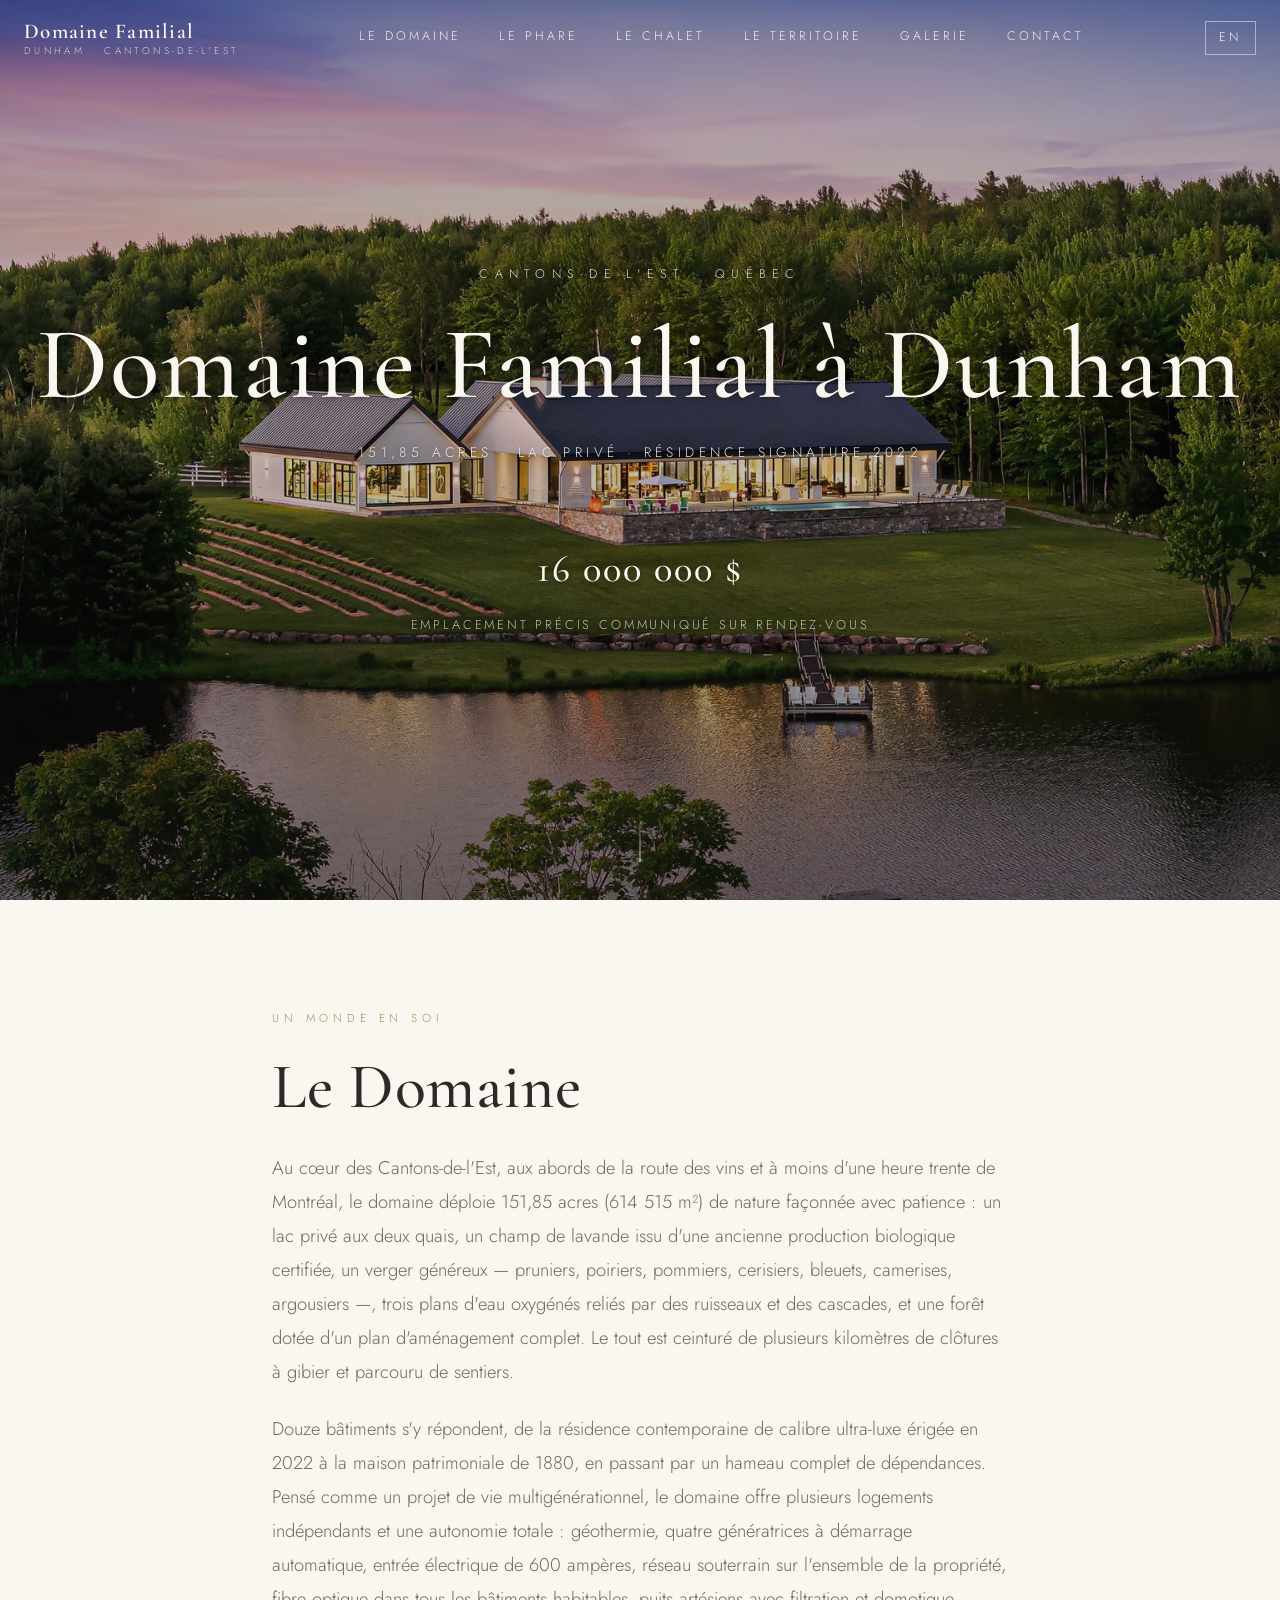
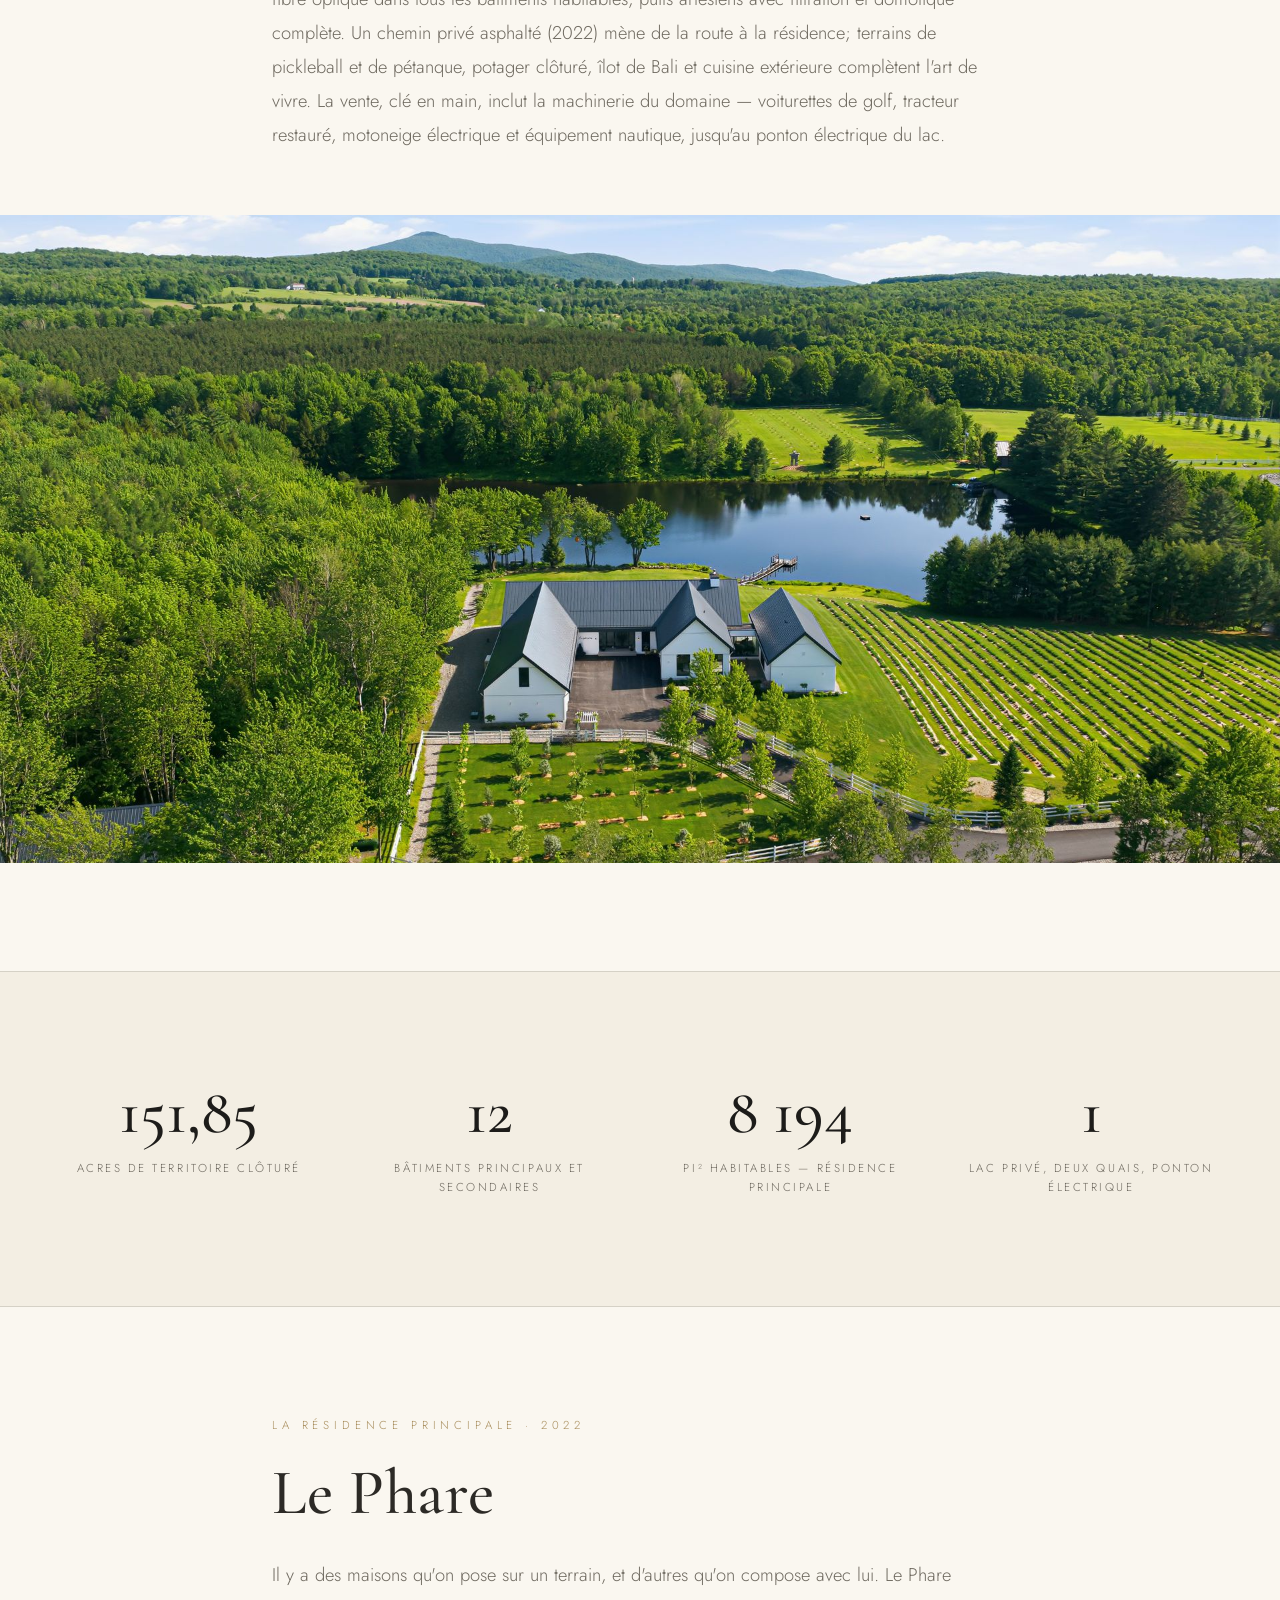
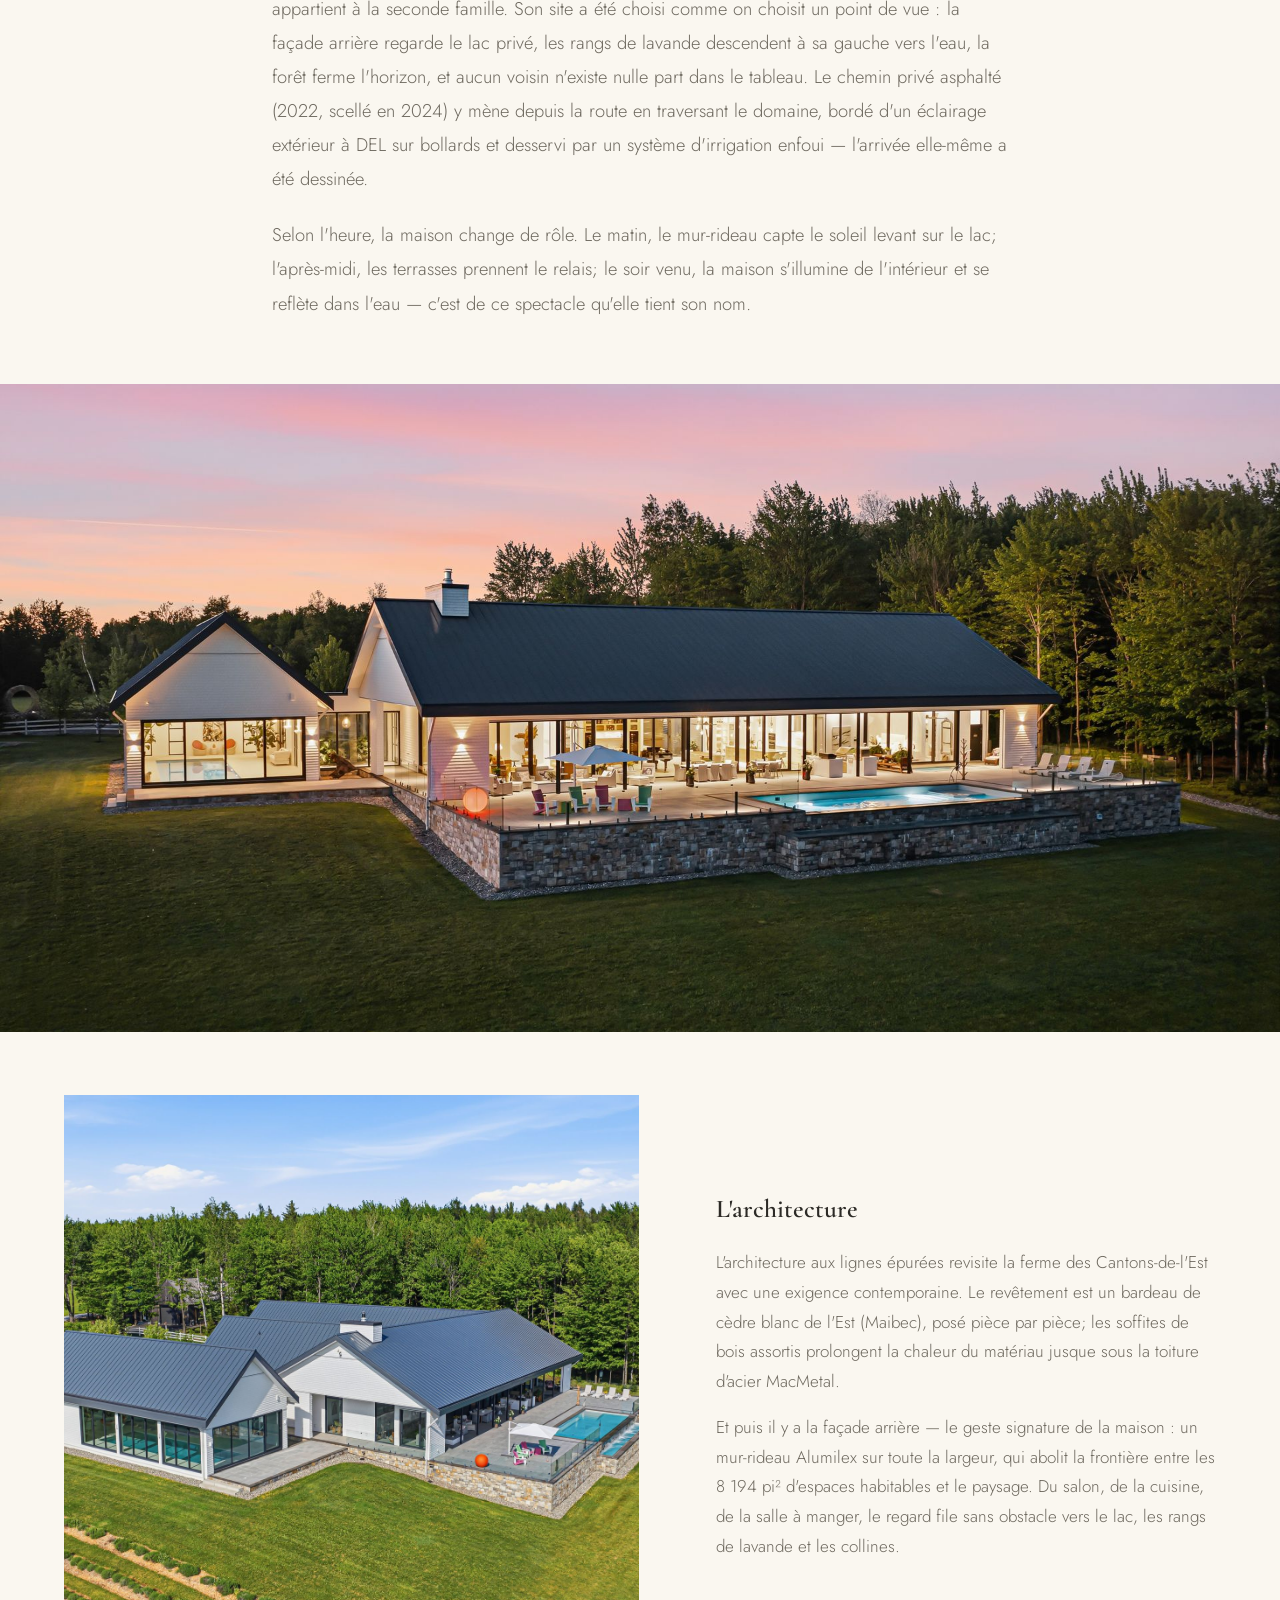
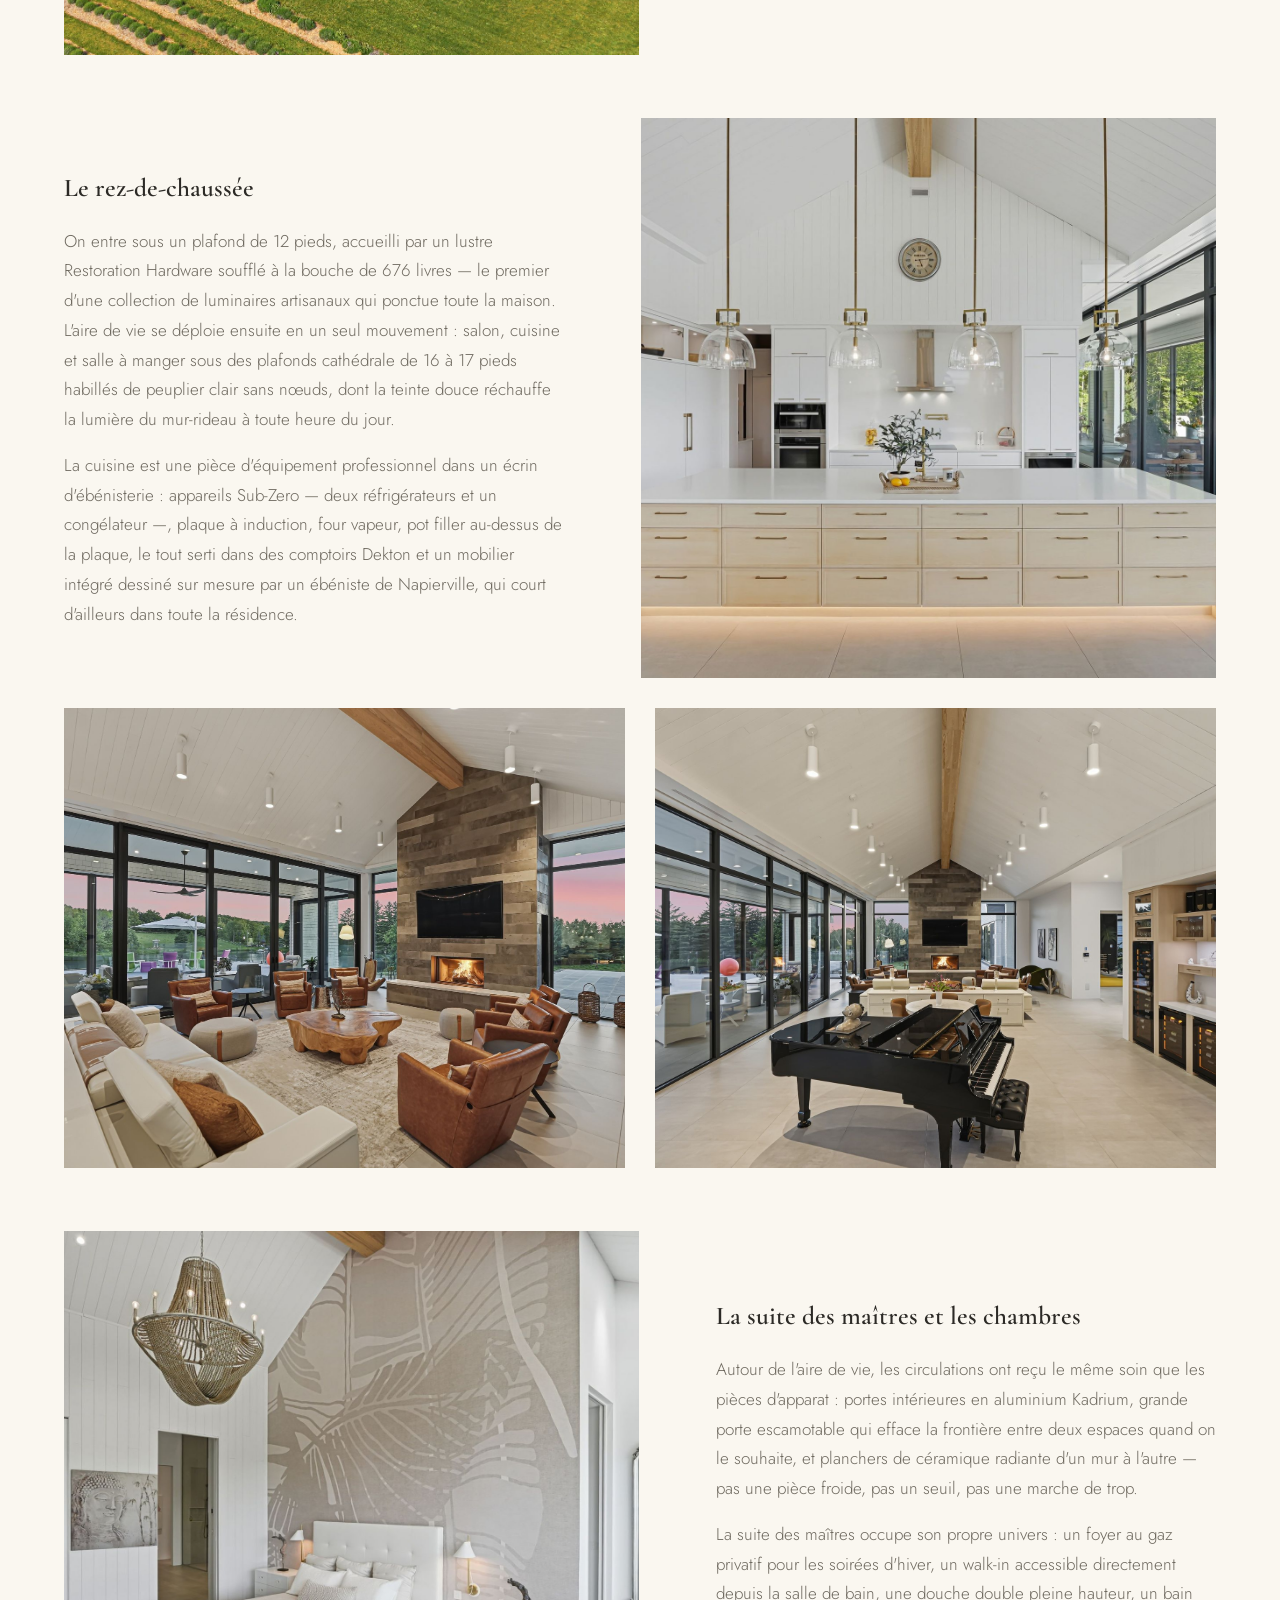
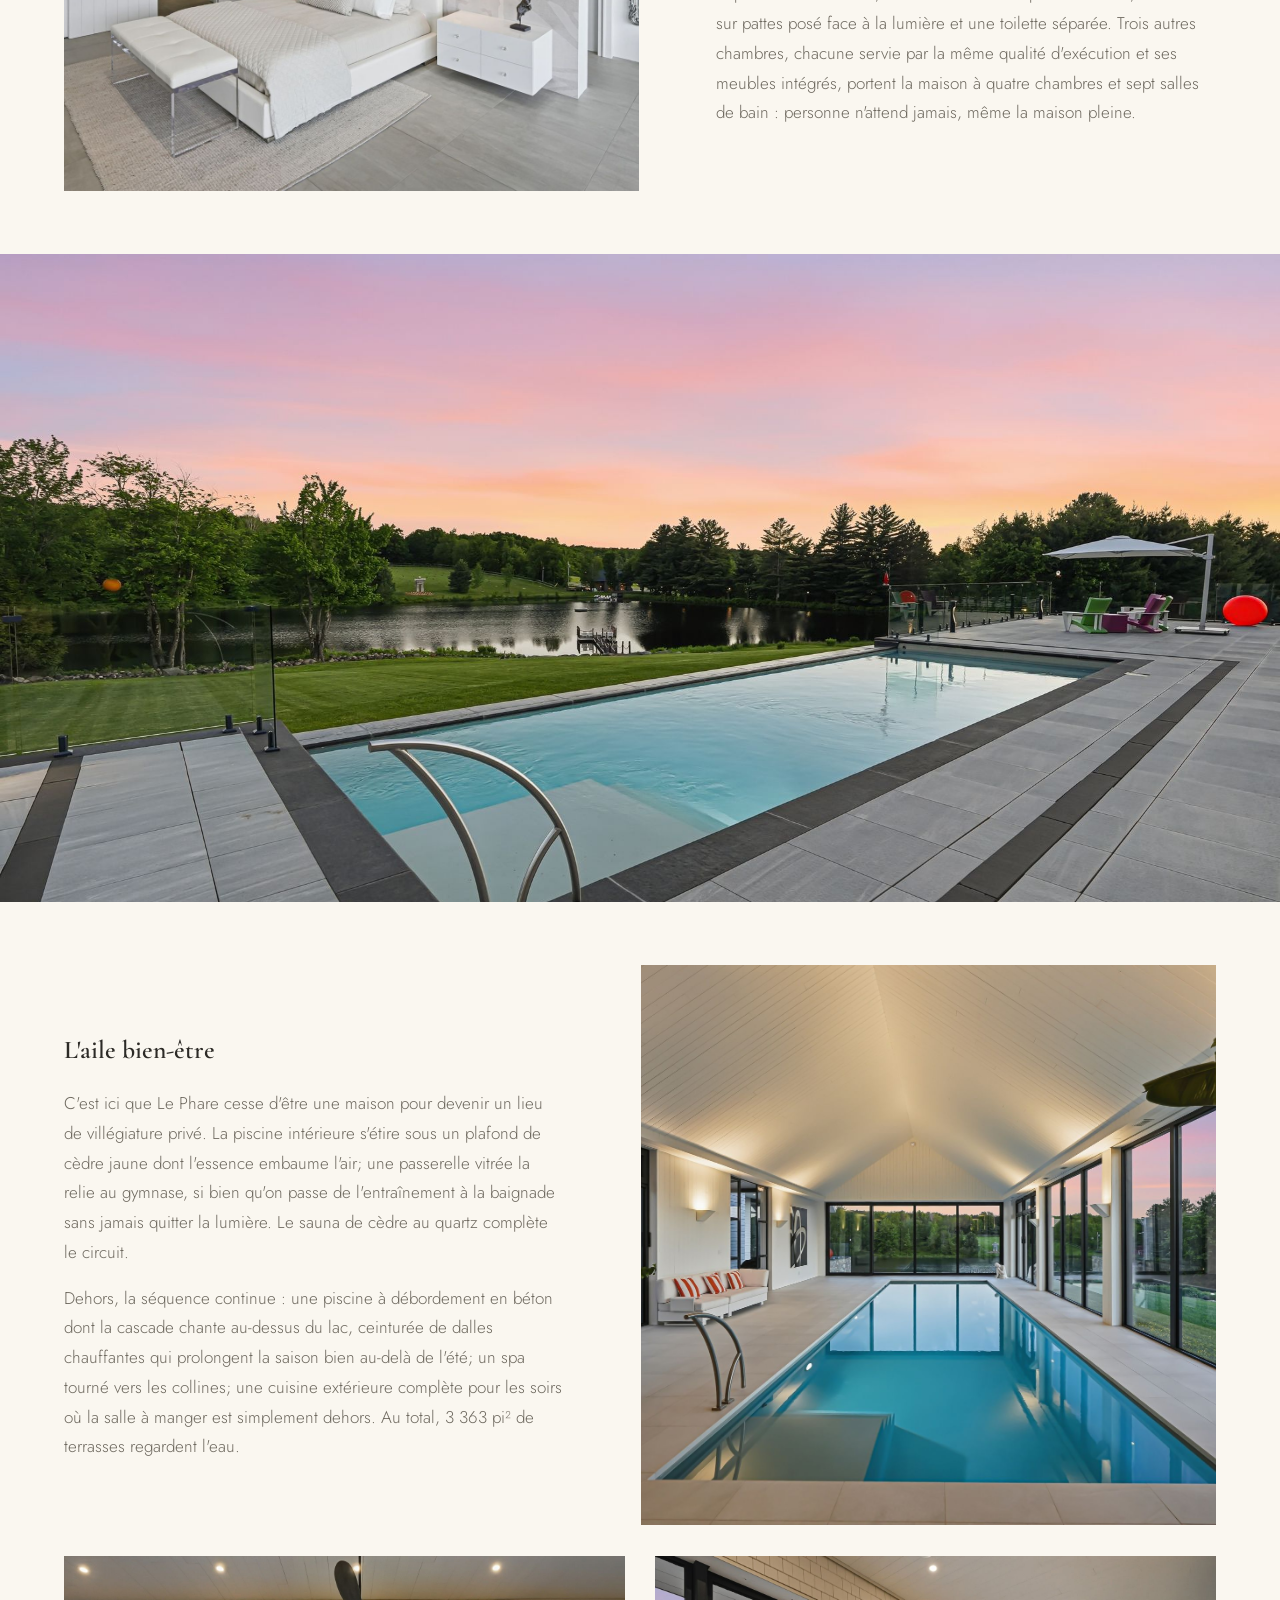
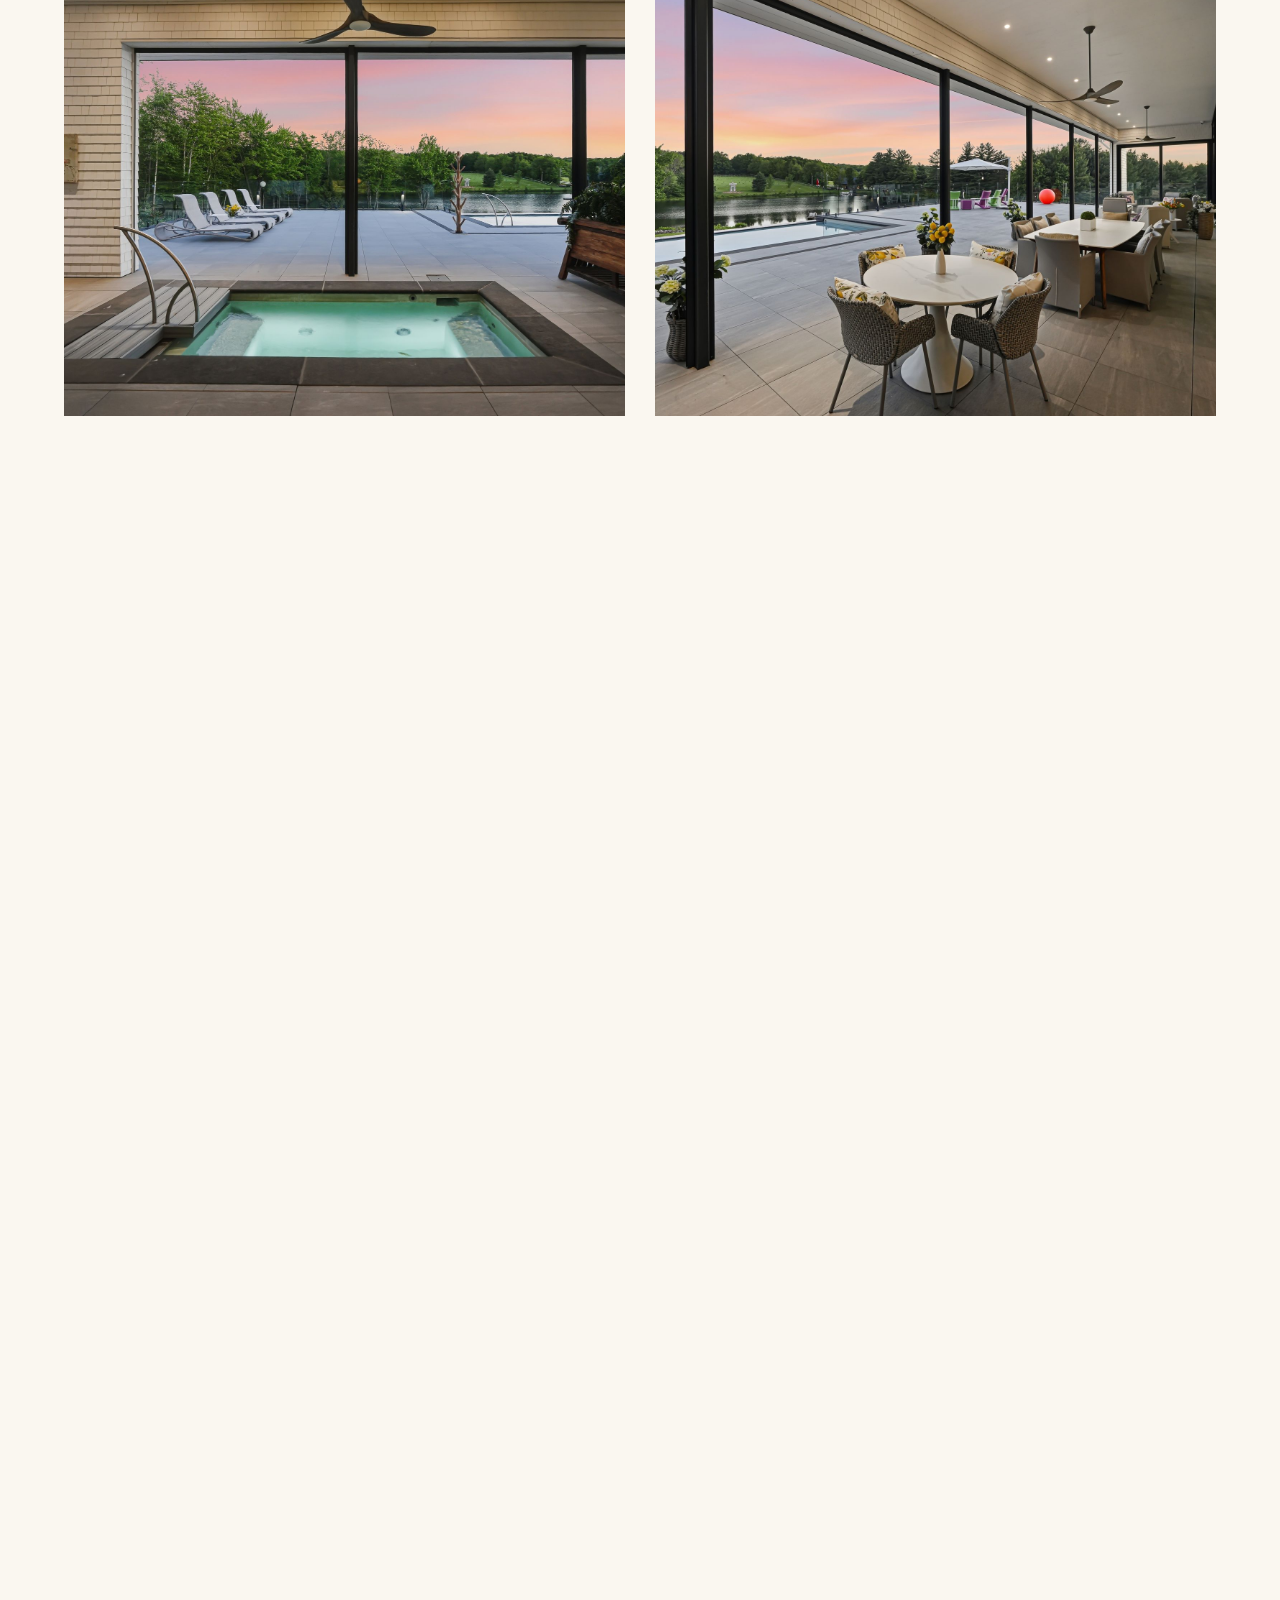
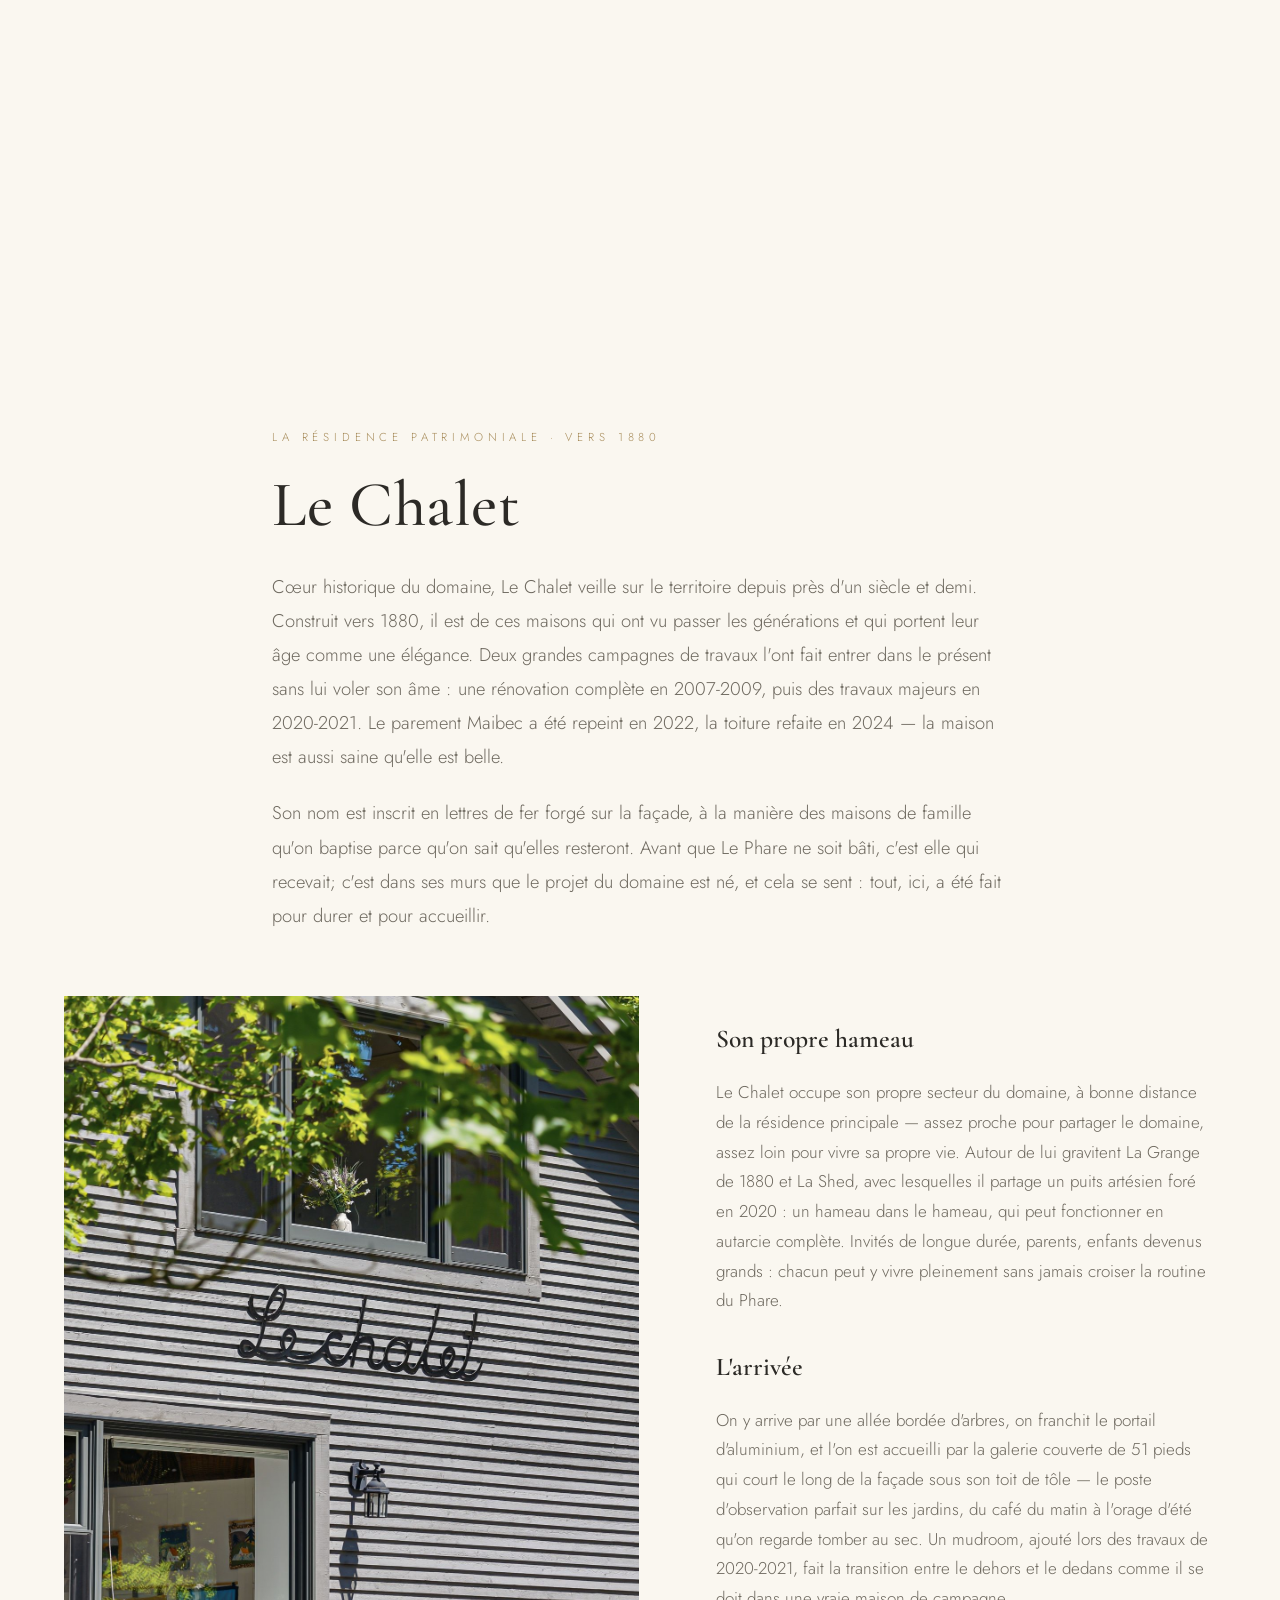
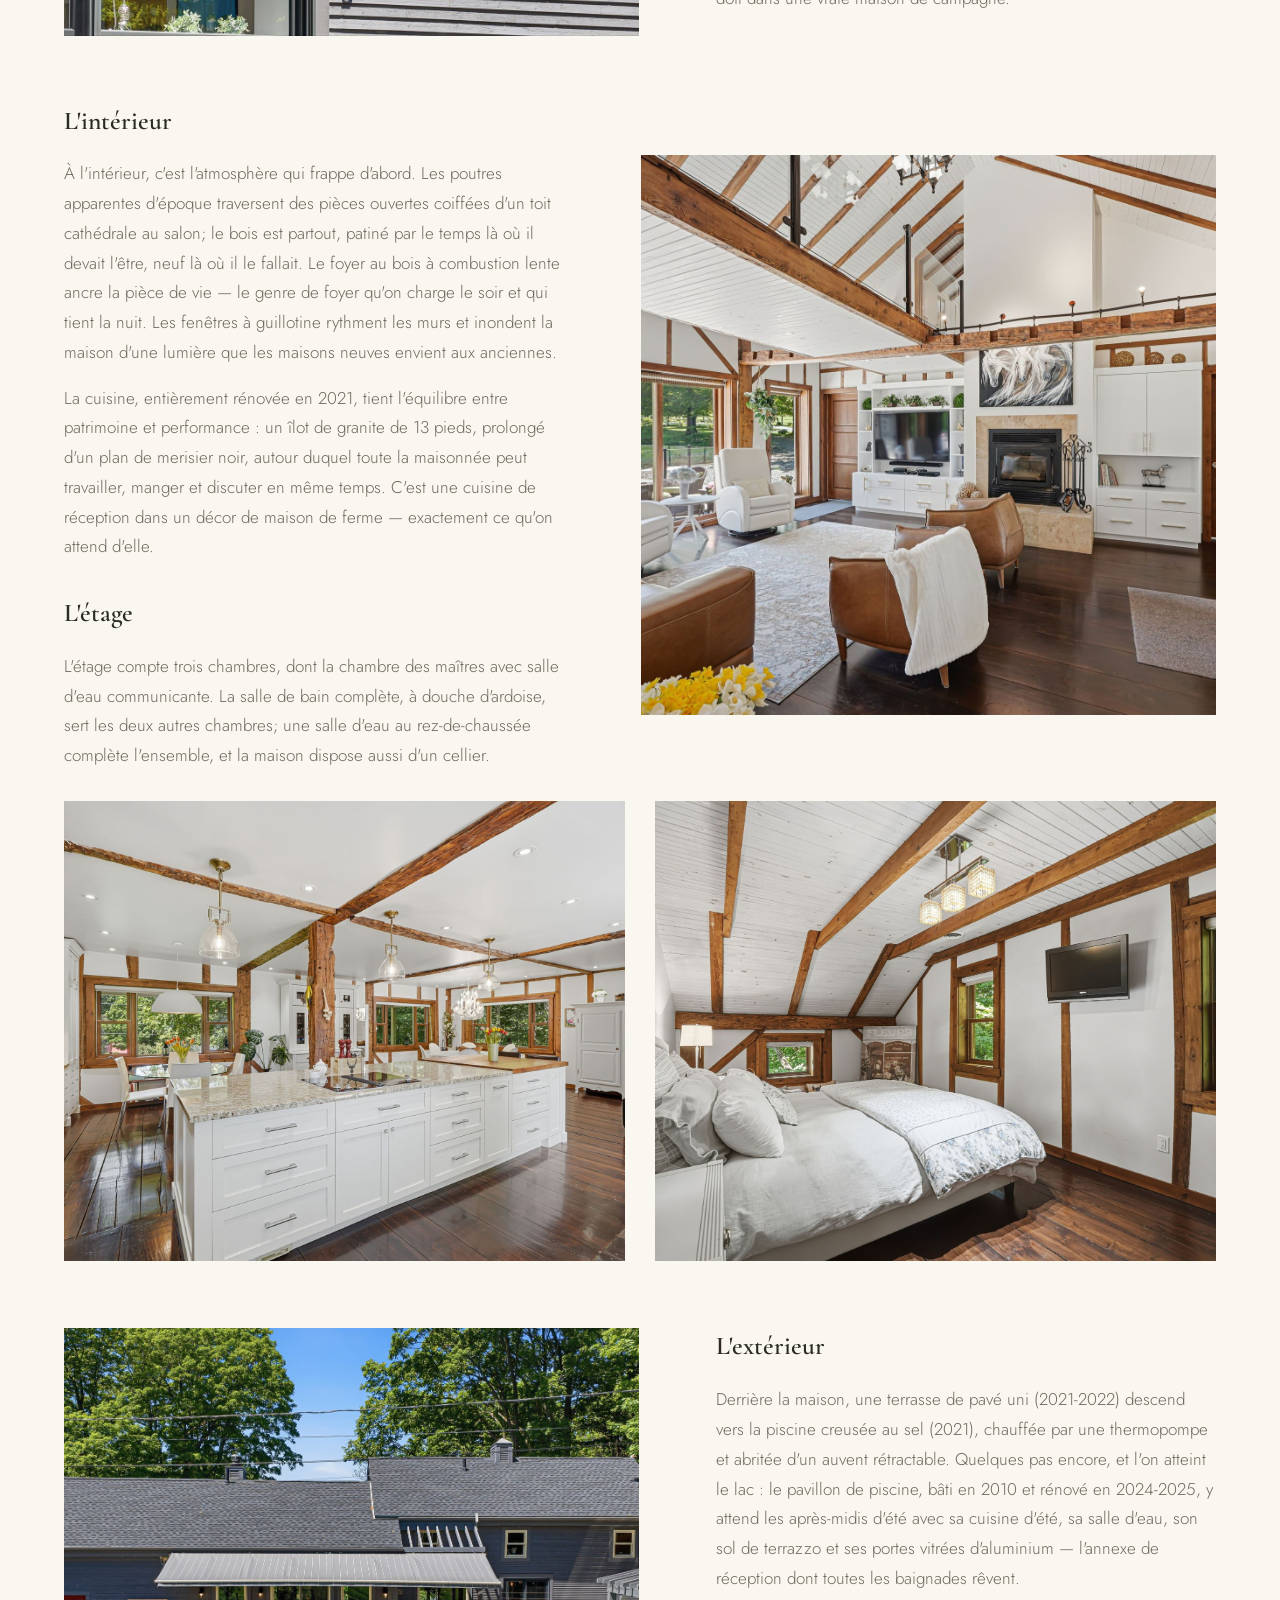
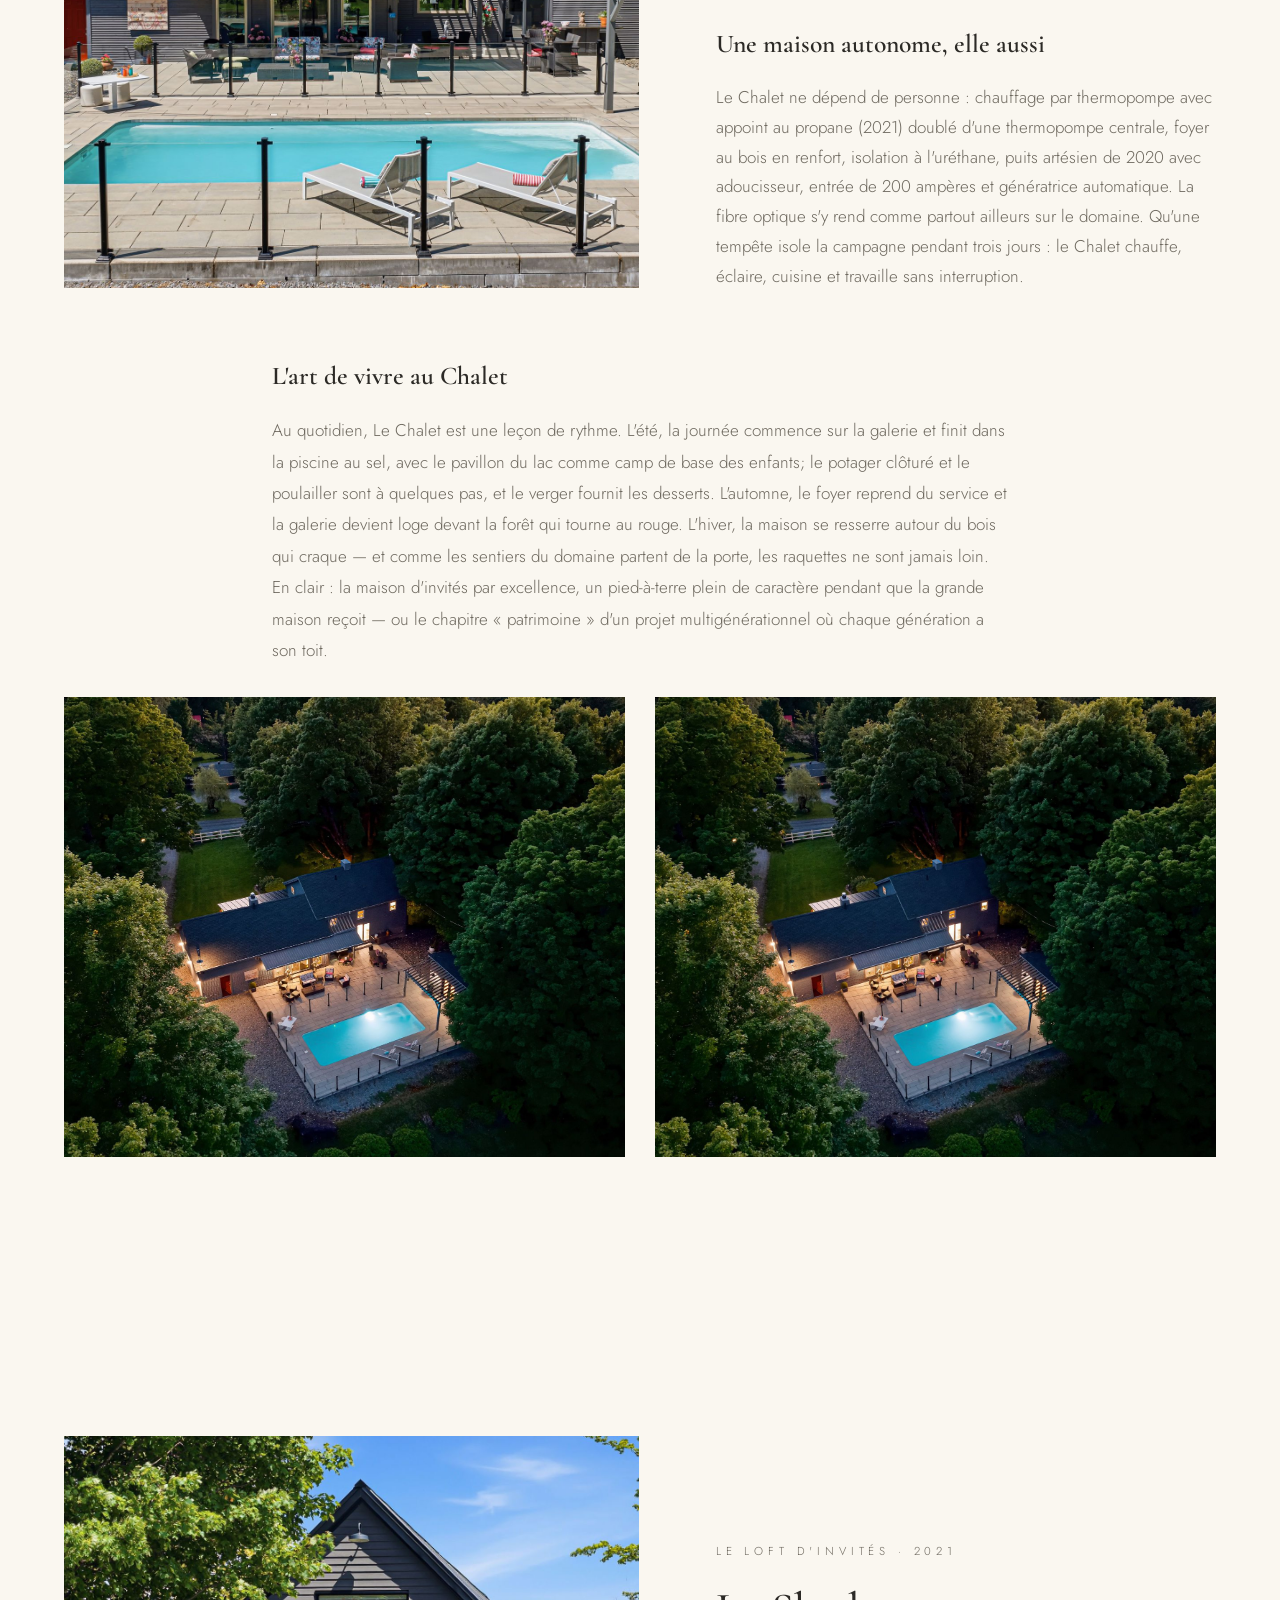
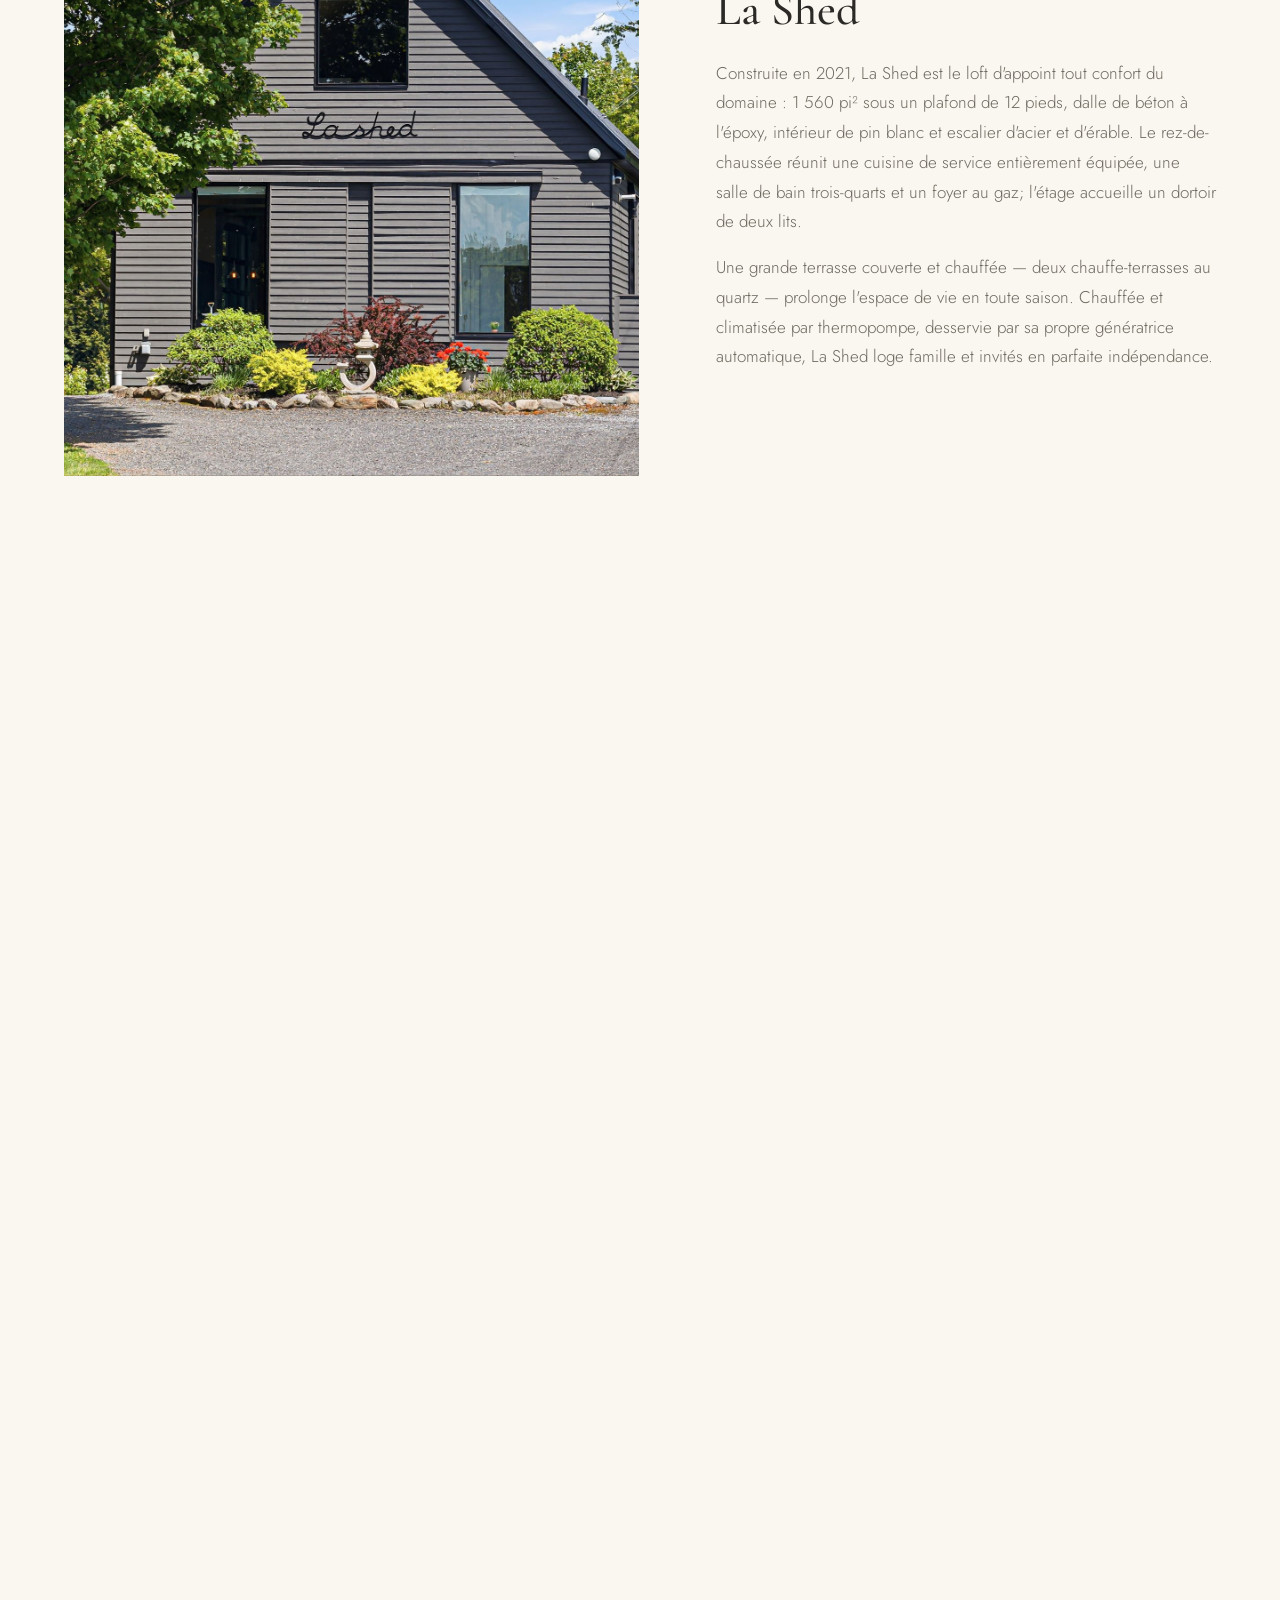
==== commit 029cc300: "Discrétion appliquée au site : « Domaine Familial à Dunham », sans adresse Retrait du nom du chemin " ====
--- a/index.html
+++ b/index.html
@@ -4,7 +4,7 @@
   <meta charset="UTF-8">
   <meta name="viewport" content="width=device-width, initial-scale=1.0">
   <meta name="robots" content="noindex, nofollow">
-  <title>Domaine Dymond — 1155-1157 ch. Dymond, Dunham | Engel &amp; Völkers</title>
+  <title>Domaine Familial à Dunham — Cantons-de-l'Est | Engel &amp; Völkers</title>
   <meta name="description" content="Domaine d'exception de 151,85 acres au cœur des Cantons-de-l'Est — résidence contemporaine de 2022, lac privé, champ de lavande. Engel &amp; Völkers, Équipe Deslauriers Fortin.">
   <link rel="icon" href="assets/favicon.svg" type="image/svg+xml">
   <link rel="preload" href="assets/fonts/CormorantGaramond.woff2" as="font" type="font/woff2" crossorigin>
@@ -17,7 +17,7 @@
   <header class="site-header" id="siteHeader">
     <div class="header-inner">
       <a class="brand" href="#accueil">
-        <span class="brand-domaine" data-i18n="brand">Domaine Dymond</span>
+        <span class="brand-domaine" data-i18n="brand">Domaine Familial</span>
         <span class="brand-sub">Dunham · Cantons-de-l'Est</span>
       </a>
       <nav class="main-nav" id="mainNav" aria-label="Navigation principale">
@@ -39,15 +39,15 @@
 
   <!-- ===== Hero ===== -->
   <section class="hero" id="accueil">
-    <img class="hero-img" src="assets/img/d324-large.jpg" alt="Le Phare illuminé au crépuscule derrière le lac privé, Domaine Dymond, Dunham" fetchpriority="high">
+    <img class="hero-img" src="assets/img/d324-large.jpg" alt="Le Phare illuminé au crépuscule derrière le lac privé, Dunham" fetchpriority="high">
     <div class="hero-veil"></div>
     <div class="hero-content">
       <p class="hero-kicker reveal" data-i18n="hero.kicker">Cantons-de-l'Est · Québec</p>
-      <h1 class="hero-title reveal" data-i18n="hero.title">Domaine Dymond</h1>
+      <h1 class="hero-title reveal" data-i18n="hero.title">Domaine Familial à Dunham</h1>
       <p class="hero-sub reveal" data-i18n="hero.sub">151,85 acres · Lac privé · Résidence signature 2022</p>
       <div class="hero-rule reveal"></div>
       <p class="hero-price reveal">16 000 000 $</p>
-      <p class="hero-addr reveal">1155-1157, chemin Dymond, Dunham (Québec)</p>
+      <p class="hero-addr reveal" data-i18n="hero.addr">Emplacement précis communiqué sur rendez-vous</p>
     </div>
     <a class="hero-scroll" href="#domaine" aria-label="Défiler vers le bas"><span></span></a>
   </section>
@@ -188,7 +188,7 @@
         </figure>
         <div class="split-body">
           <h3 class="title-sm" data-i18n="chalet.hameau.t">Son propre hameau</h3>
-          <p data-i18n="chalet.hameau.p1">Le Chalet occupe le secteur du 1155, à bonne distance de la résidence principale — assez proche pour partager le domaine, assez loin pour vivre sa propre vie. Autour de lui gravitent La Grange de 1880 et La Shed, avec lesquelles il partage un puits artésien foré en 2020 : un hameau dans le hameau, qui peut fonctionner en autarcie complète. Invités de longue durée, parents, enfants devenus grands : chacun peut y vivre pleinement sans jamais croiser la routine du Phare.</p>
+          <p data-i18n="chalet.hameau.p1">Le Chalet occupe son propre secteur du domaine, à bonne distance de la résidence principale — assez proche pour partager le domaine, assez loin pour vivre sa propre vie. Autour de lui gravitent La Grange de 1880 et La Shed, avec lesquelles il partage un puits artésien foré en 2020 : un hameau dans le hameau, qui peut fonctionner en autarcie complète. Invités de longue durée, parents, enfants devenus grands : chacun peut y vivre pleinement sans jamais croiser la routine du Phare.</p>
           <h3 class="title-sm" data-i18n="chalet.arrivee.t">L'arrivée</h3>
           <p data-i18n="chalet.arrivee.p1">On y arrive par une allée bordée d'arbres, on franchit le portail d'aluminium, et l'on est accueilli par la galerie couverte de 51 pieds qui court le long de la façade sous son toit de tôle — le poste d'observation parfait sur les jardins, du café du matin à l'orage d'été qu'on regarde tomber au sec. Un mudroom, ajouté lors des travaux de 2020-2021, fait la transition entre le dehors et le dedans comme il se doit dans une vraie maison de campagne.</p>
         </div>
@@ -221,7 +221,7 @@
         </div>
       </div>
       <div class="prose reveal">
-        <h3 class="title-sm" data-i18n="chalet.vie.t">L'art de vivre au 1155</h3>
+        <h3 class="title-sm" data-i18n="chalet.vie.t">L'art de vivre au Chalet</h3>
         <p data-i18n="chalet.vie.p1">Au quotidien, Le Chalet est une leçon de rythme. L'été, la journée commence sur la galerie et finit dans la piscine au sel, avec le pavillon du lac comme camp de base des enfants; le potager clôturé et le poulailler sont à quelques pas, et le verger fournit les desserts. L'automne, le foyer reprend du service et la galerie devient loge devant la forêt qui tourne au rouge. L'hiver, la maison se resserre autour du bois qui craque — et comme les sentiers du domaine partent de la porte, les raquettes ne sont jamais loin. En clair : la maison d'invités par excellence, un pied-à-terre plein de caractère pendant que la grande maison reçoit — ou le chapitre « patrimoine » d'un projet multigénérationnel où chaque génération a son toit.</p>
       </div>
       <div class="duo reveal">
@@ -410,7 +410,6 @@
             <div><dt data-i18n="lieu.d3t">Frontière É.-U. (Vermont)</dt><dd data-i18n="lieu.d3d">≈ 10 minutes</dd></div>
             <div><dt data-i18n="lieu.d4t">Village de Dunham</dt><dd data-i18n="lieu.d4d">≈ 5 minutes</dd></div>
           </dl>
-          <a class="btn-line" href="https://maps.google.com/?q=1155+Chemin+Dymond,+Dunham,+QC" target="_blank" rel="noopener" data-i18n="lieu.map">Voir sur Google Maps</a>
         </div>
       </div>
     </div>
@@ -425,10 +424,10 @@
   <section class="section section-contact" id="contact">
     <div class="container narrow">
       <p class="eyebrow light reveal" data-i18n="contact.eyebrow">Visites privées sur rendez-vous</p>
-      <h2 class="display light reveal" data-i18n="contact.title">Découvrez le Domaine Dymond</h2>
+      <h2 class="display light reveal" data-i18n="contact.title">Découvrez le domaine</h2>
       <p class="lede light reveal" data-i18n="contact.p1">La propriété se visite sur rendez-vous, sur présentation d'une préqualification. Notre équipe vous accompagne en toute confidentialité, en français comme en anglais.</p>
       <p class="contact-price reveal">16 000 000 $ <span data-i18n="contact.cad">CAD</span></p>
-      <a class="btn-solid reveal" href="mailto:alexandre.fortin@engelvoelkers.com?subject=Domaine%20Dymond%20%E2%80%94%20Demande%20de%20visite%20priv%C3%A9e" data-i18n="contact.cta">Planifier une visite privée</a>
+      <a class="btn-solid reveal" href="mailto:alexandre.fortin@engelvoelkers.com?subject=Domaine%20Familial%20%C3%A0%20Dunham%20%E2%80%94%20Demande%20de%20visite%20priv%C3%A9e" data-i18n="contact.cta">Planifier une visite privée</a>
       <div class="contact-card reveal">
         <p class="contact-team" data-i18n="contact.team">Équipe Deslauriers Fortin</p>
         <p class="contact-brand">Engel &amp; Völkers</p>
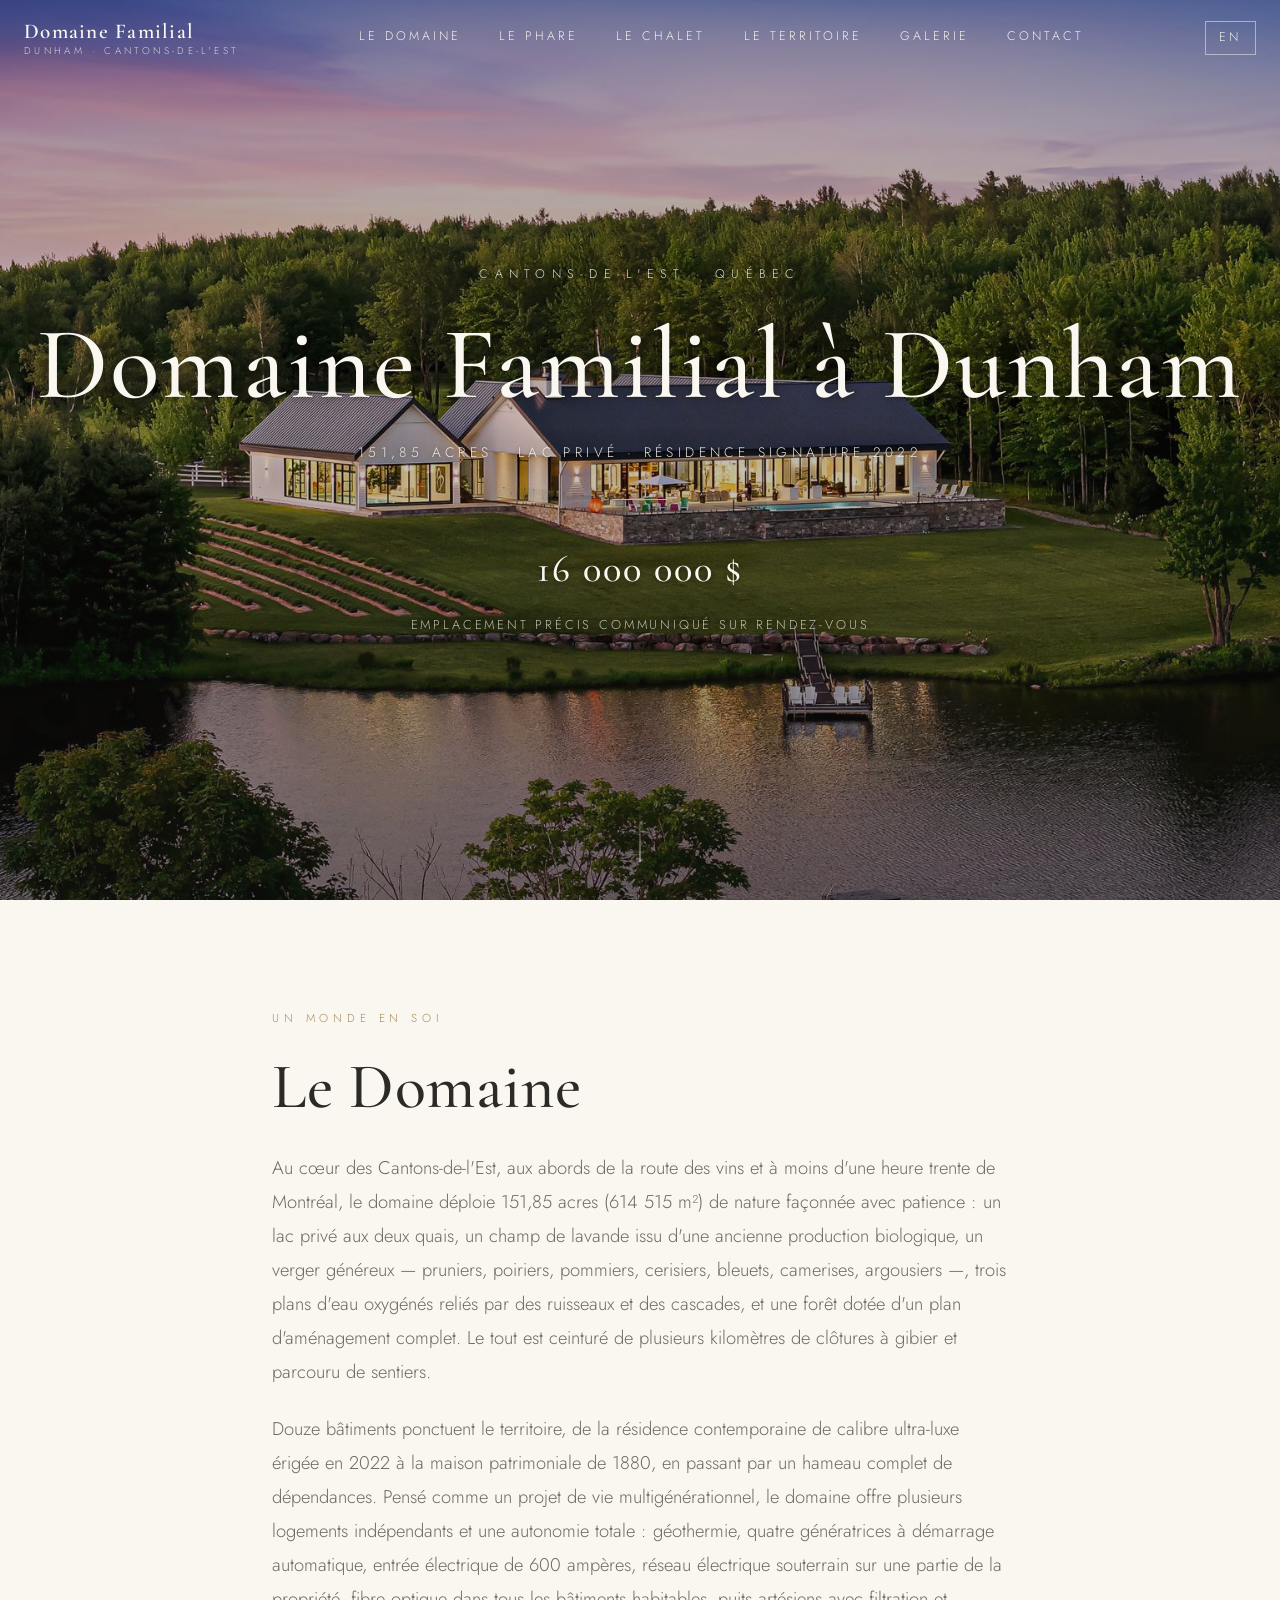
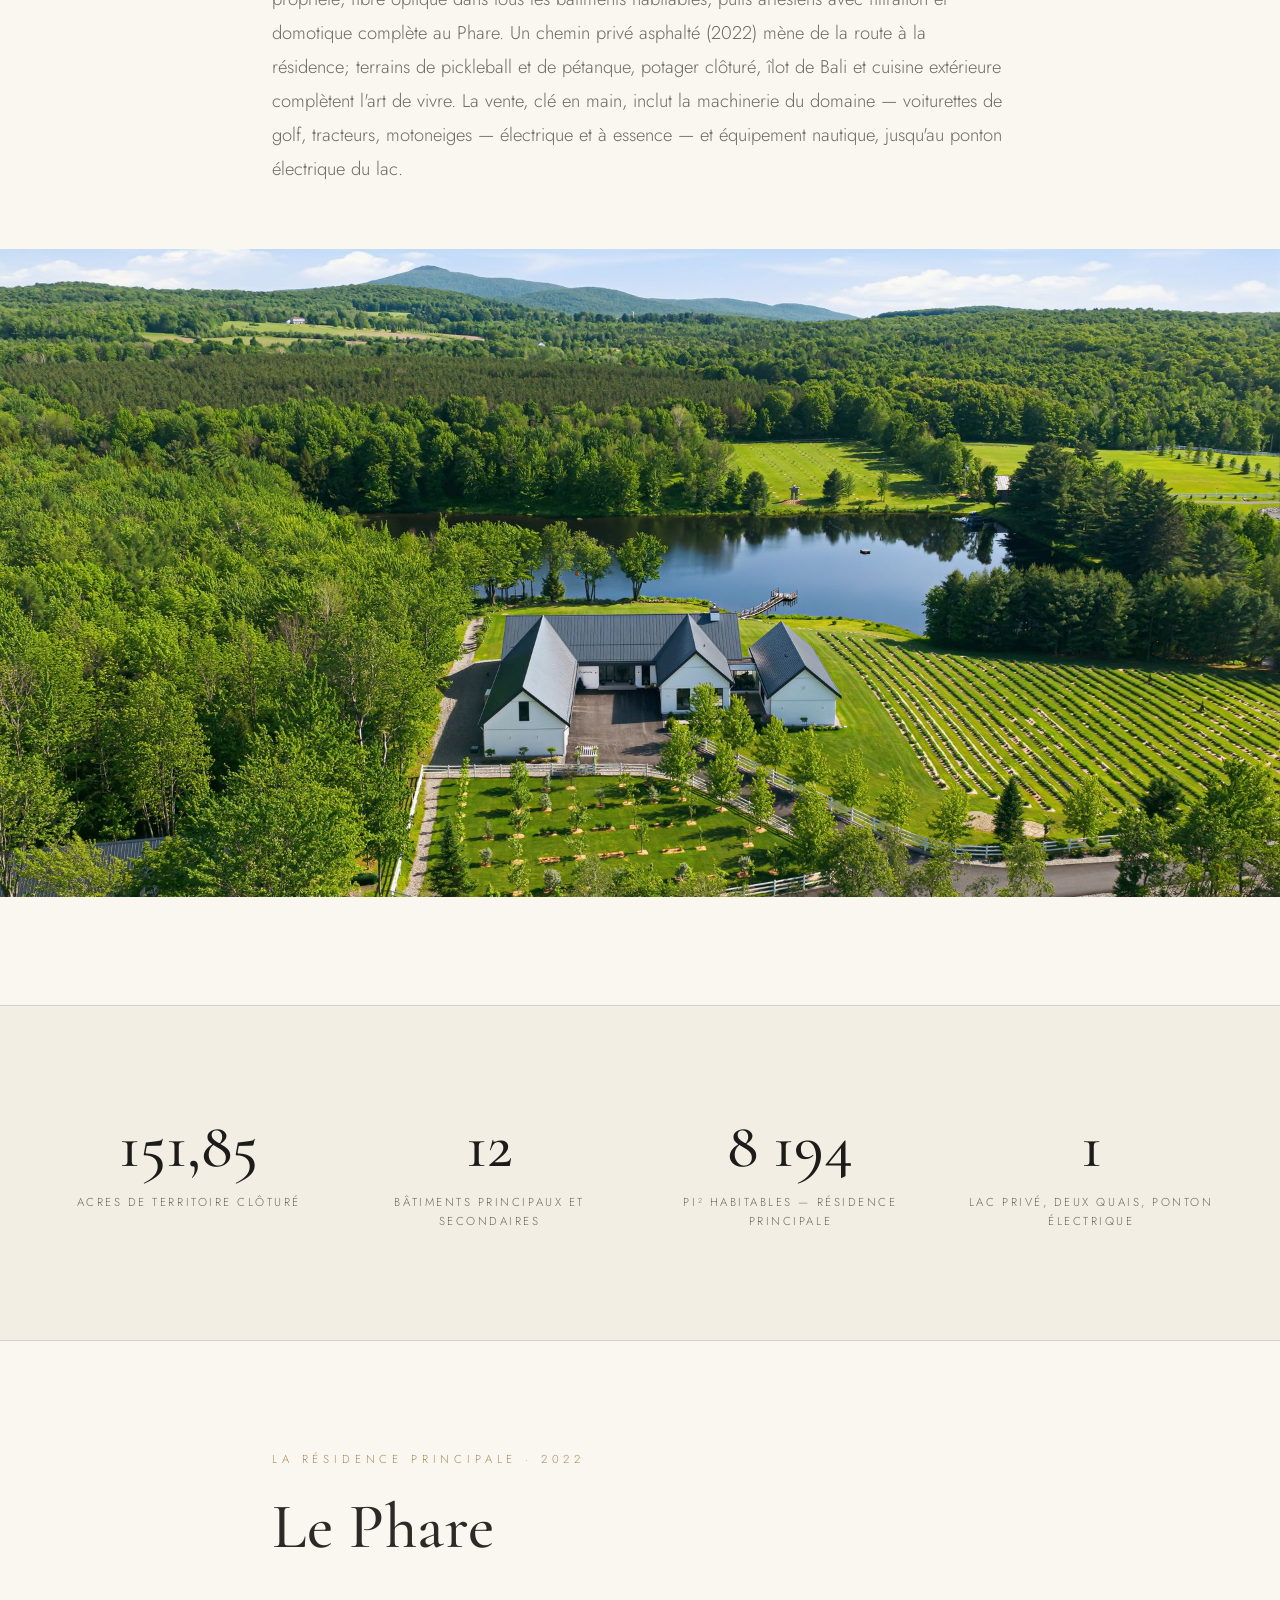
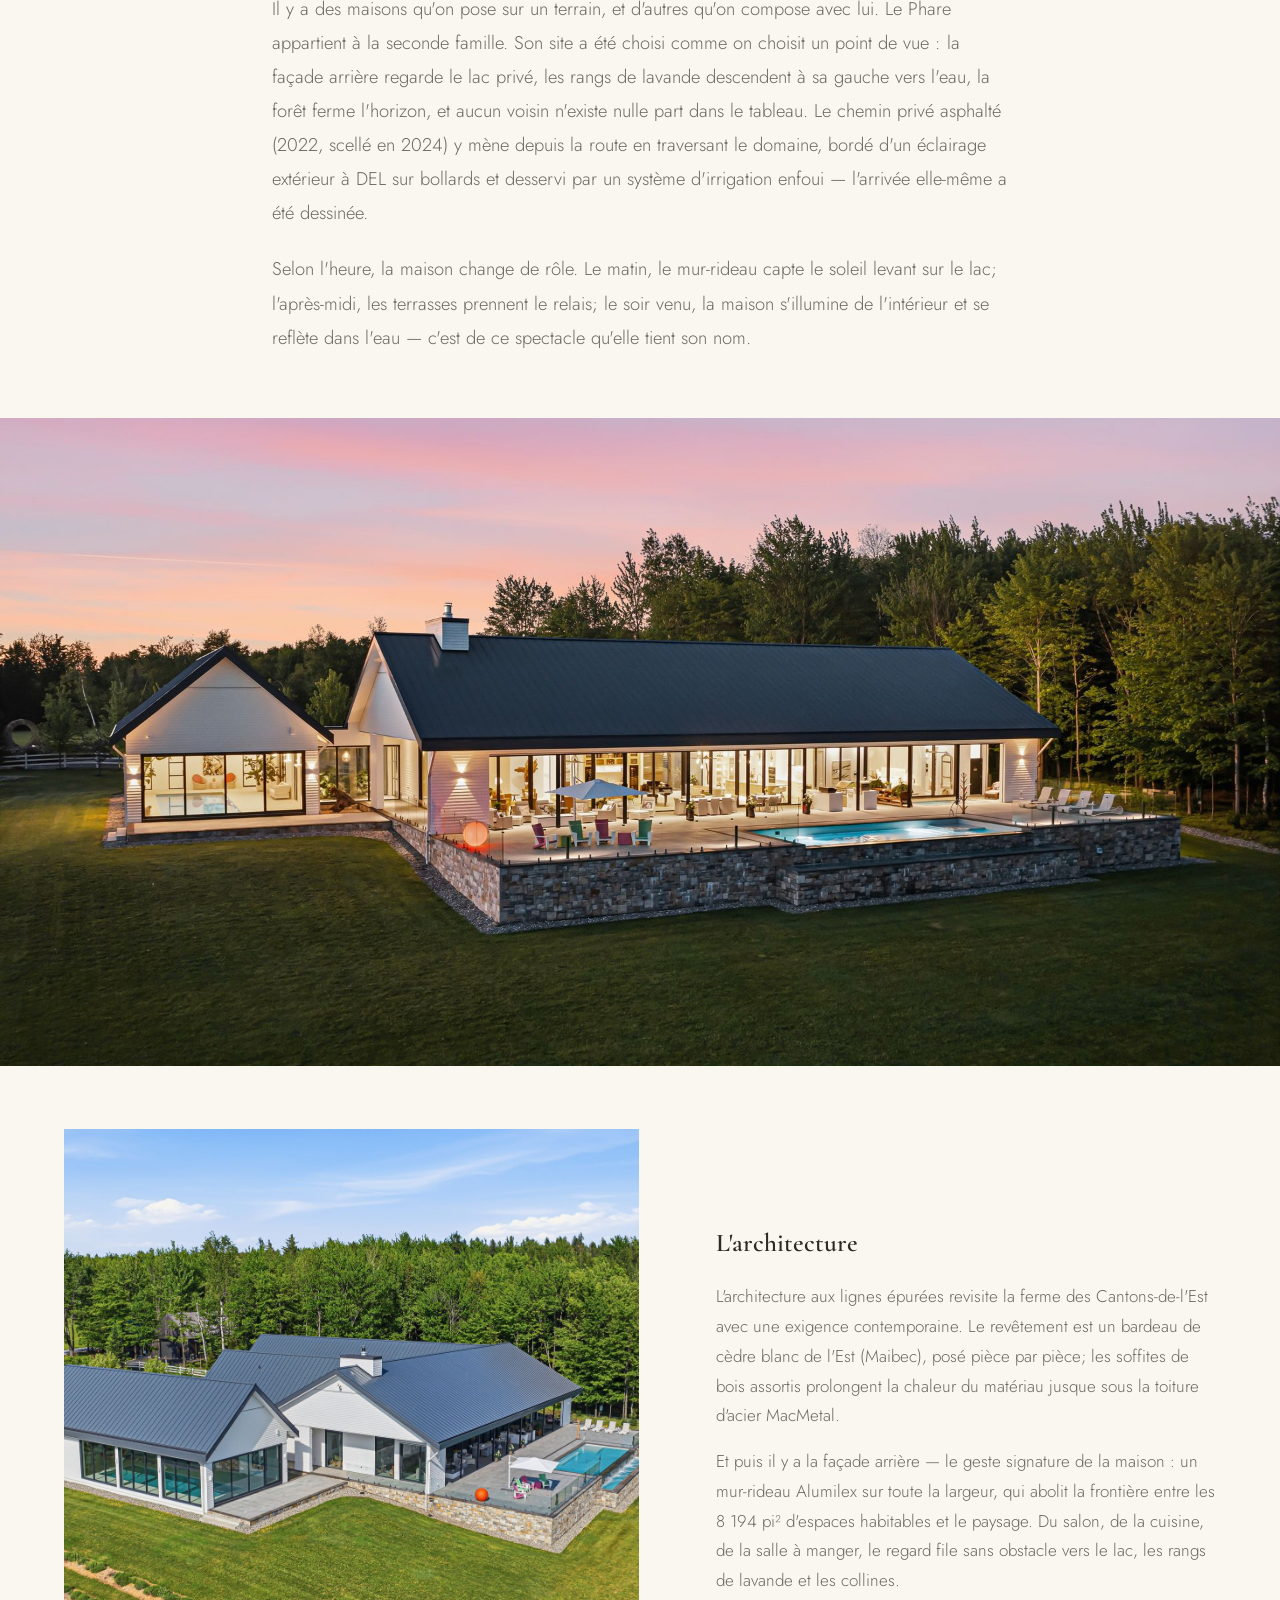
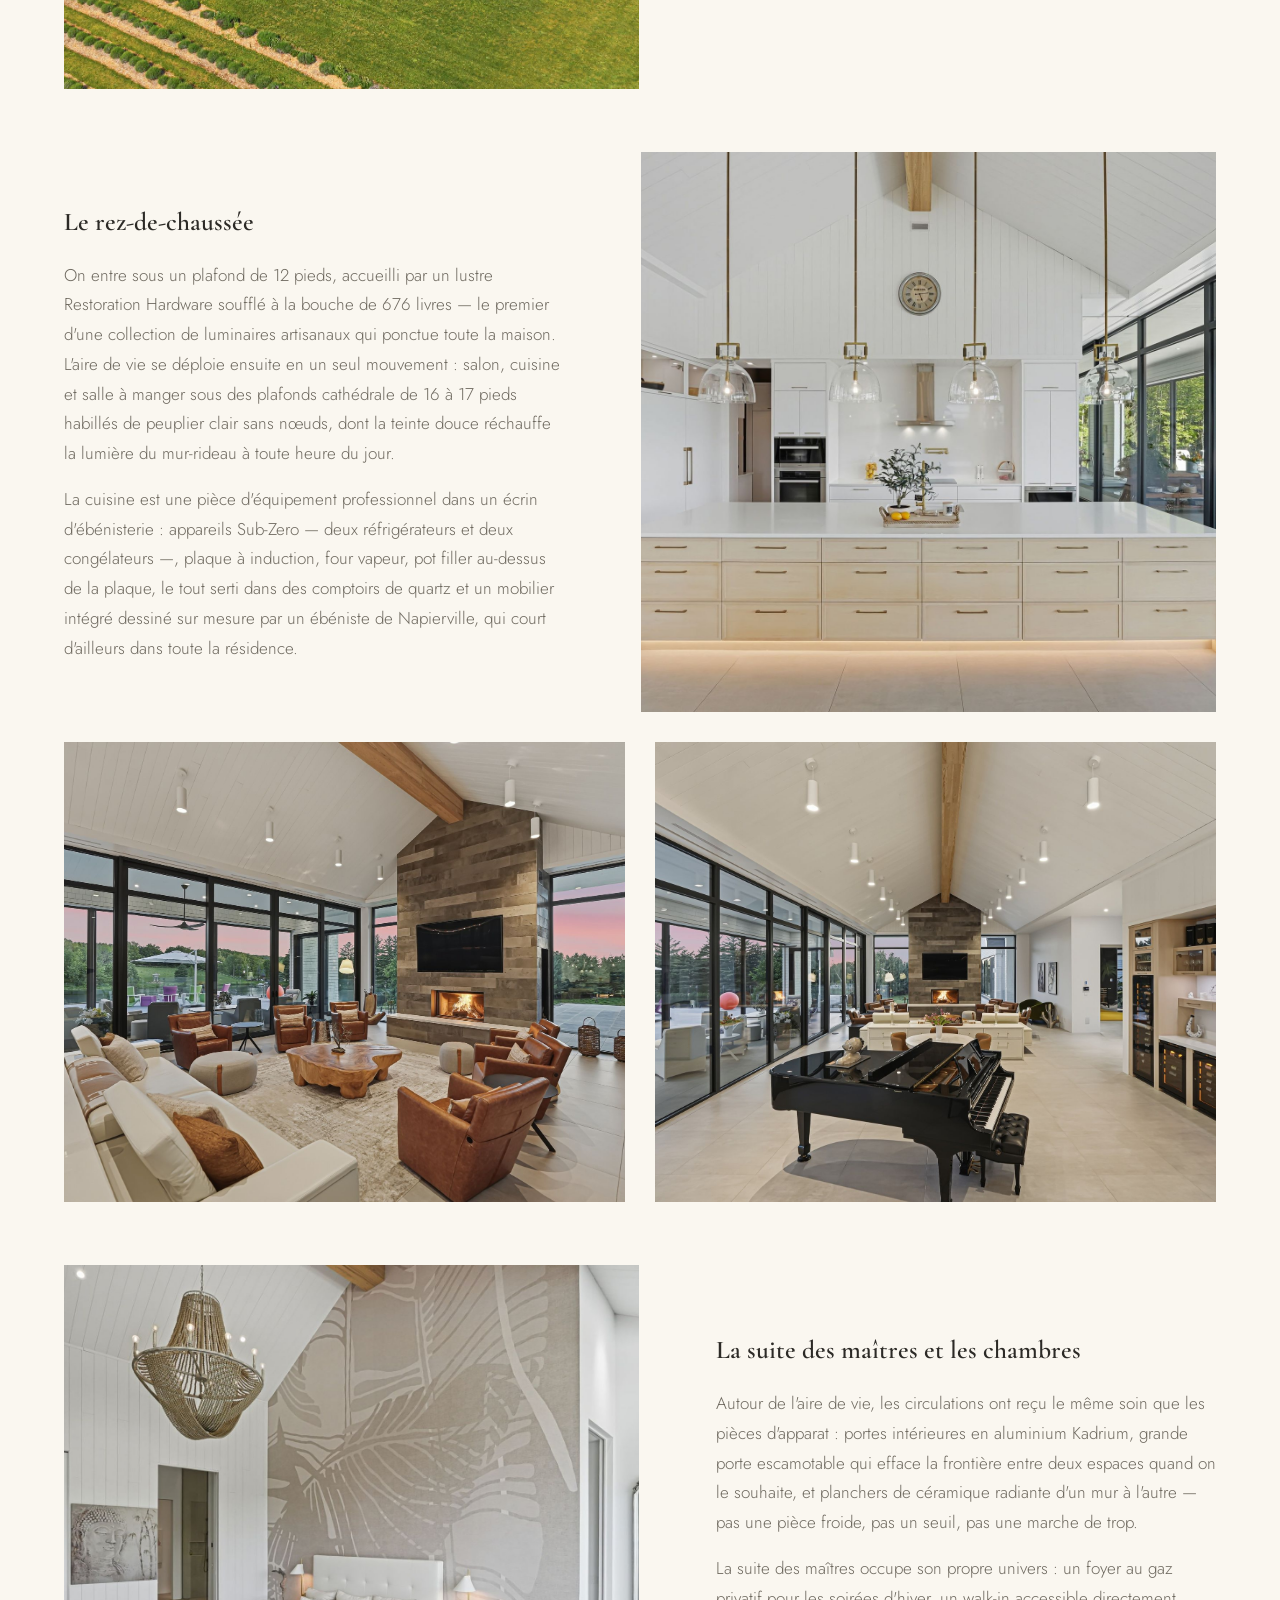
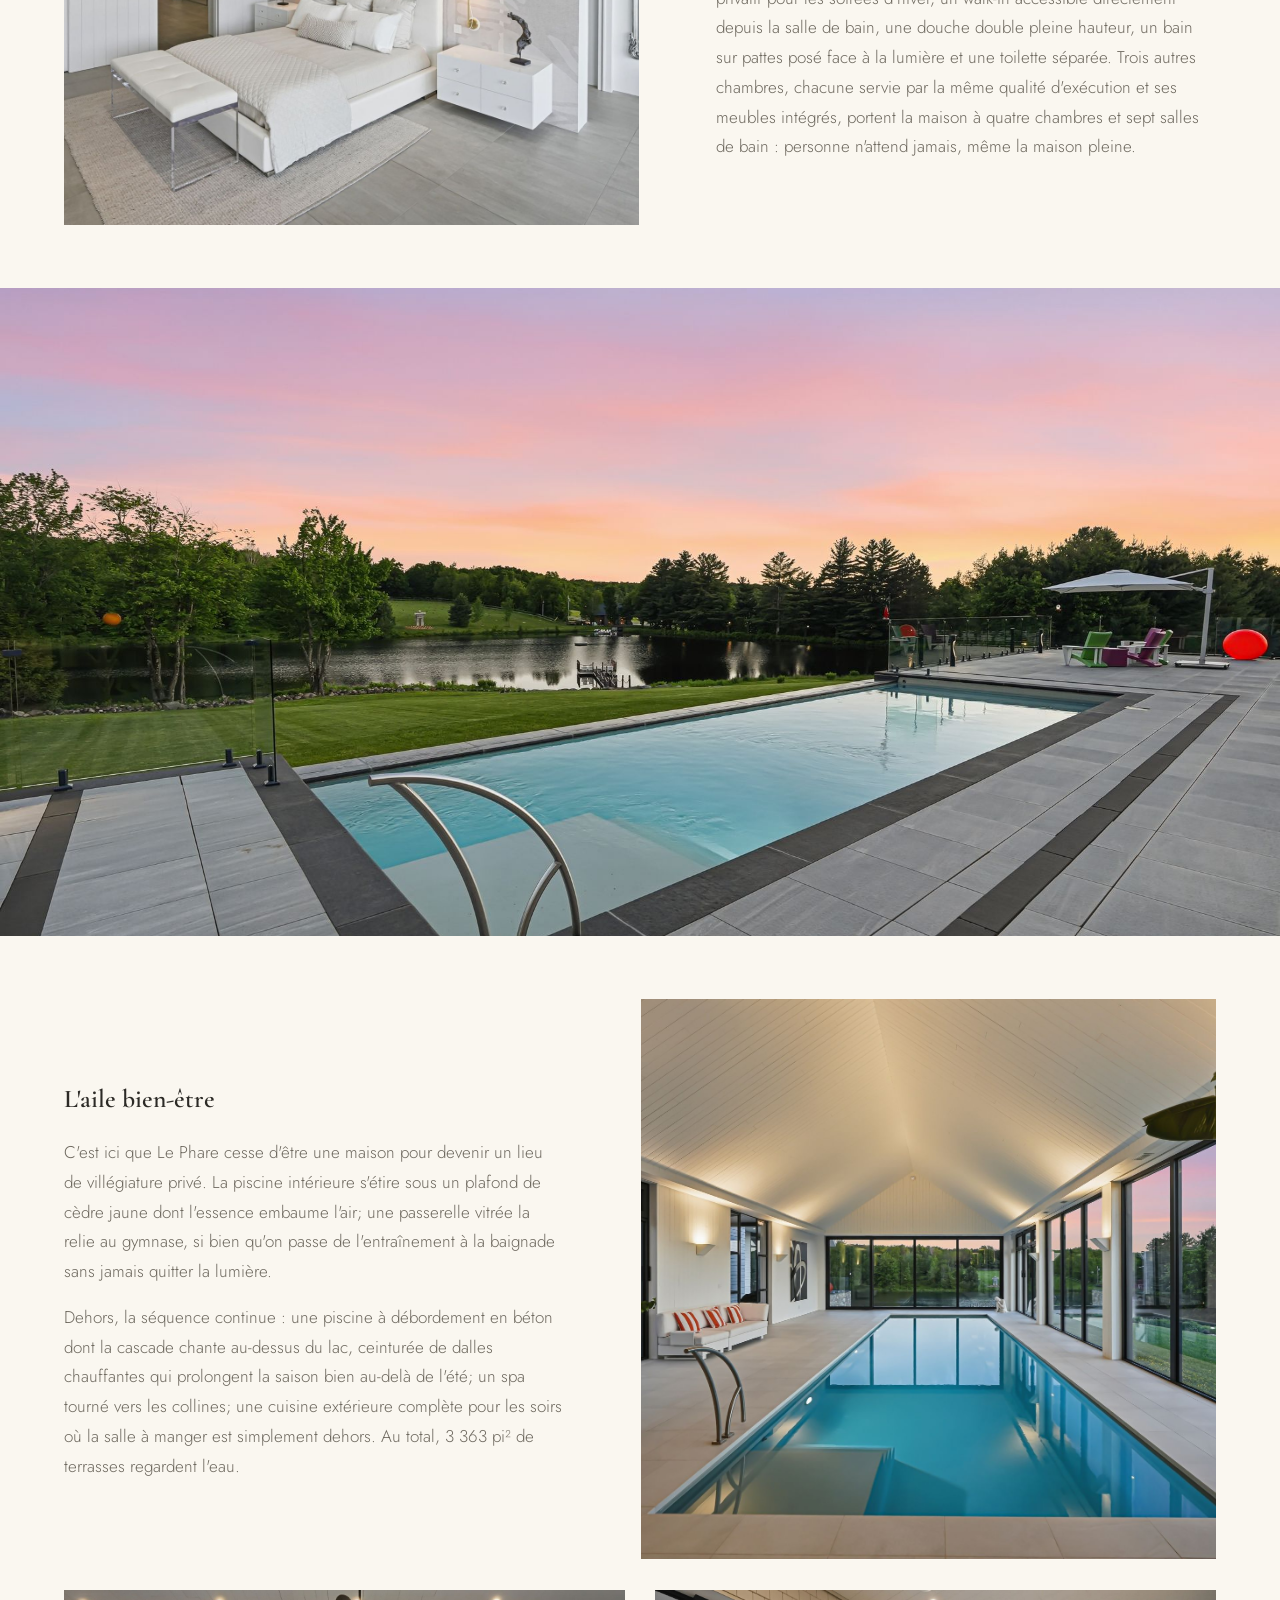
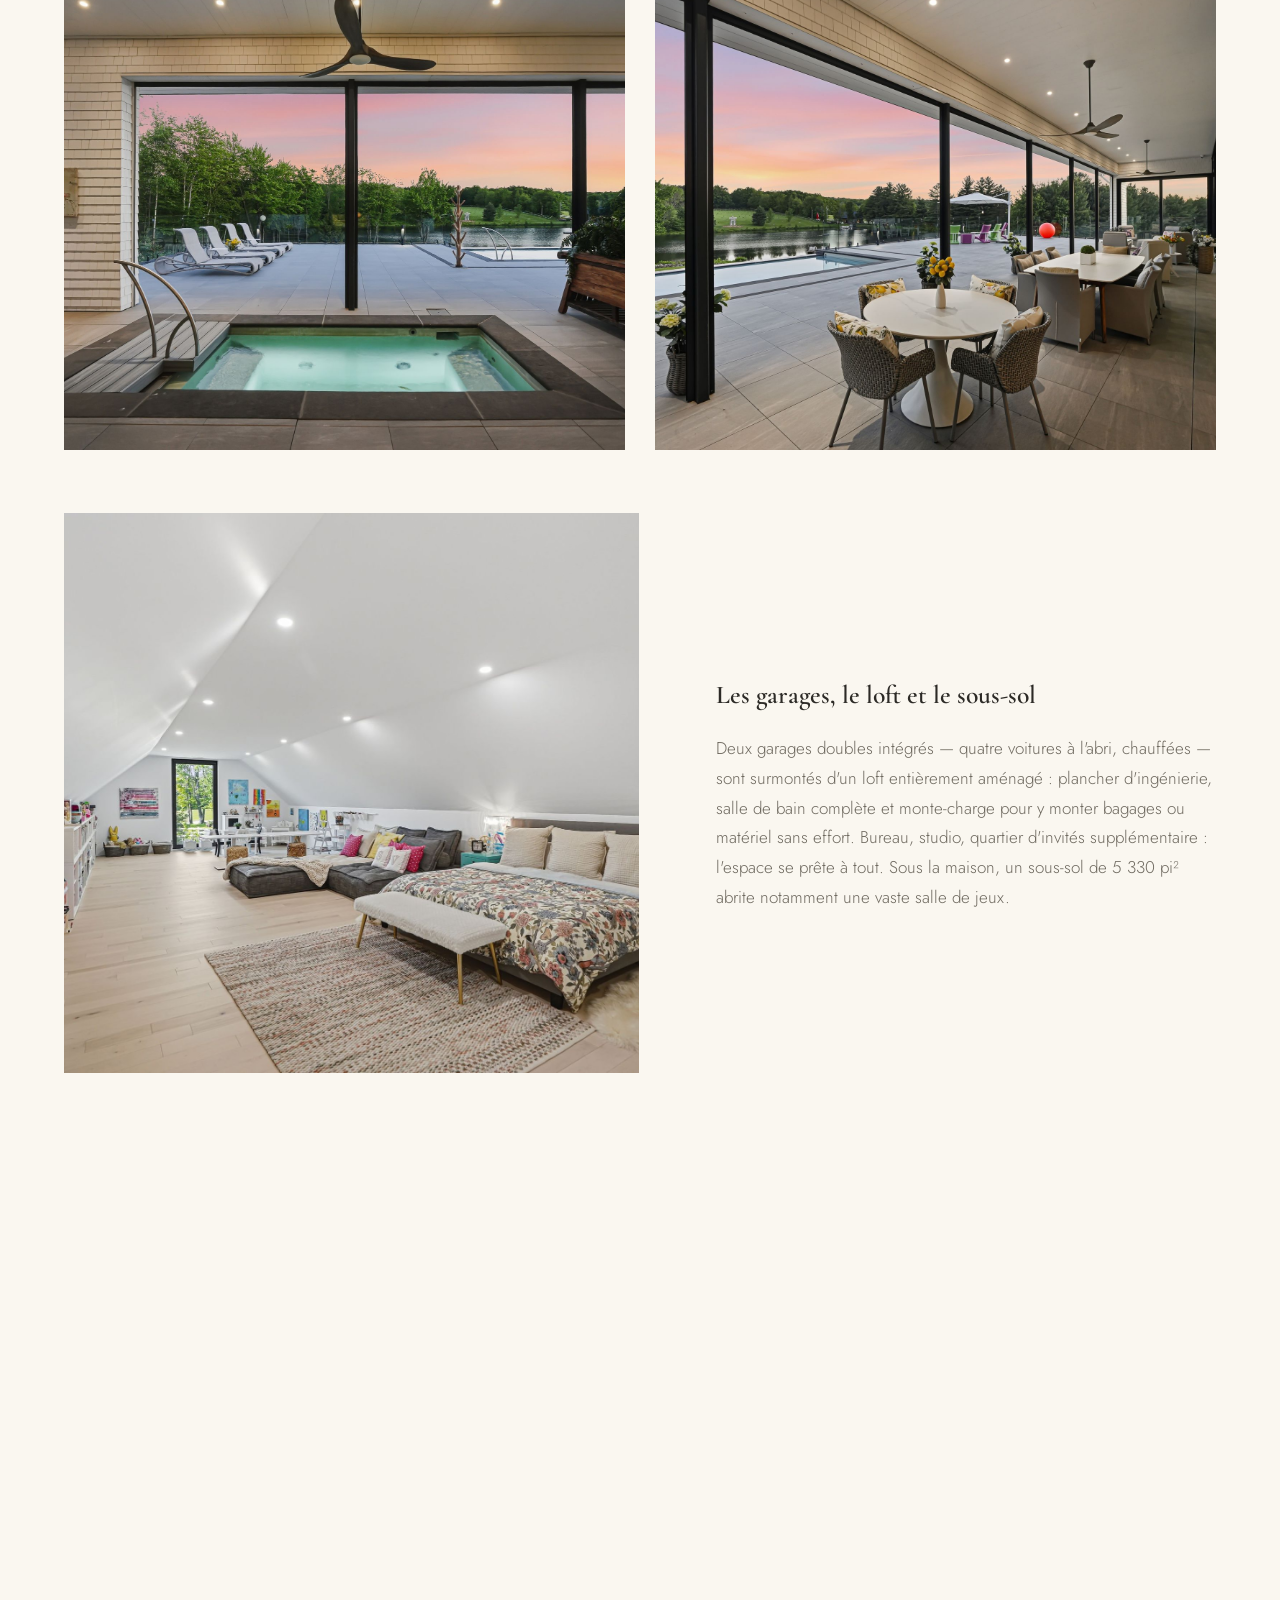
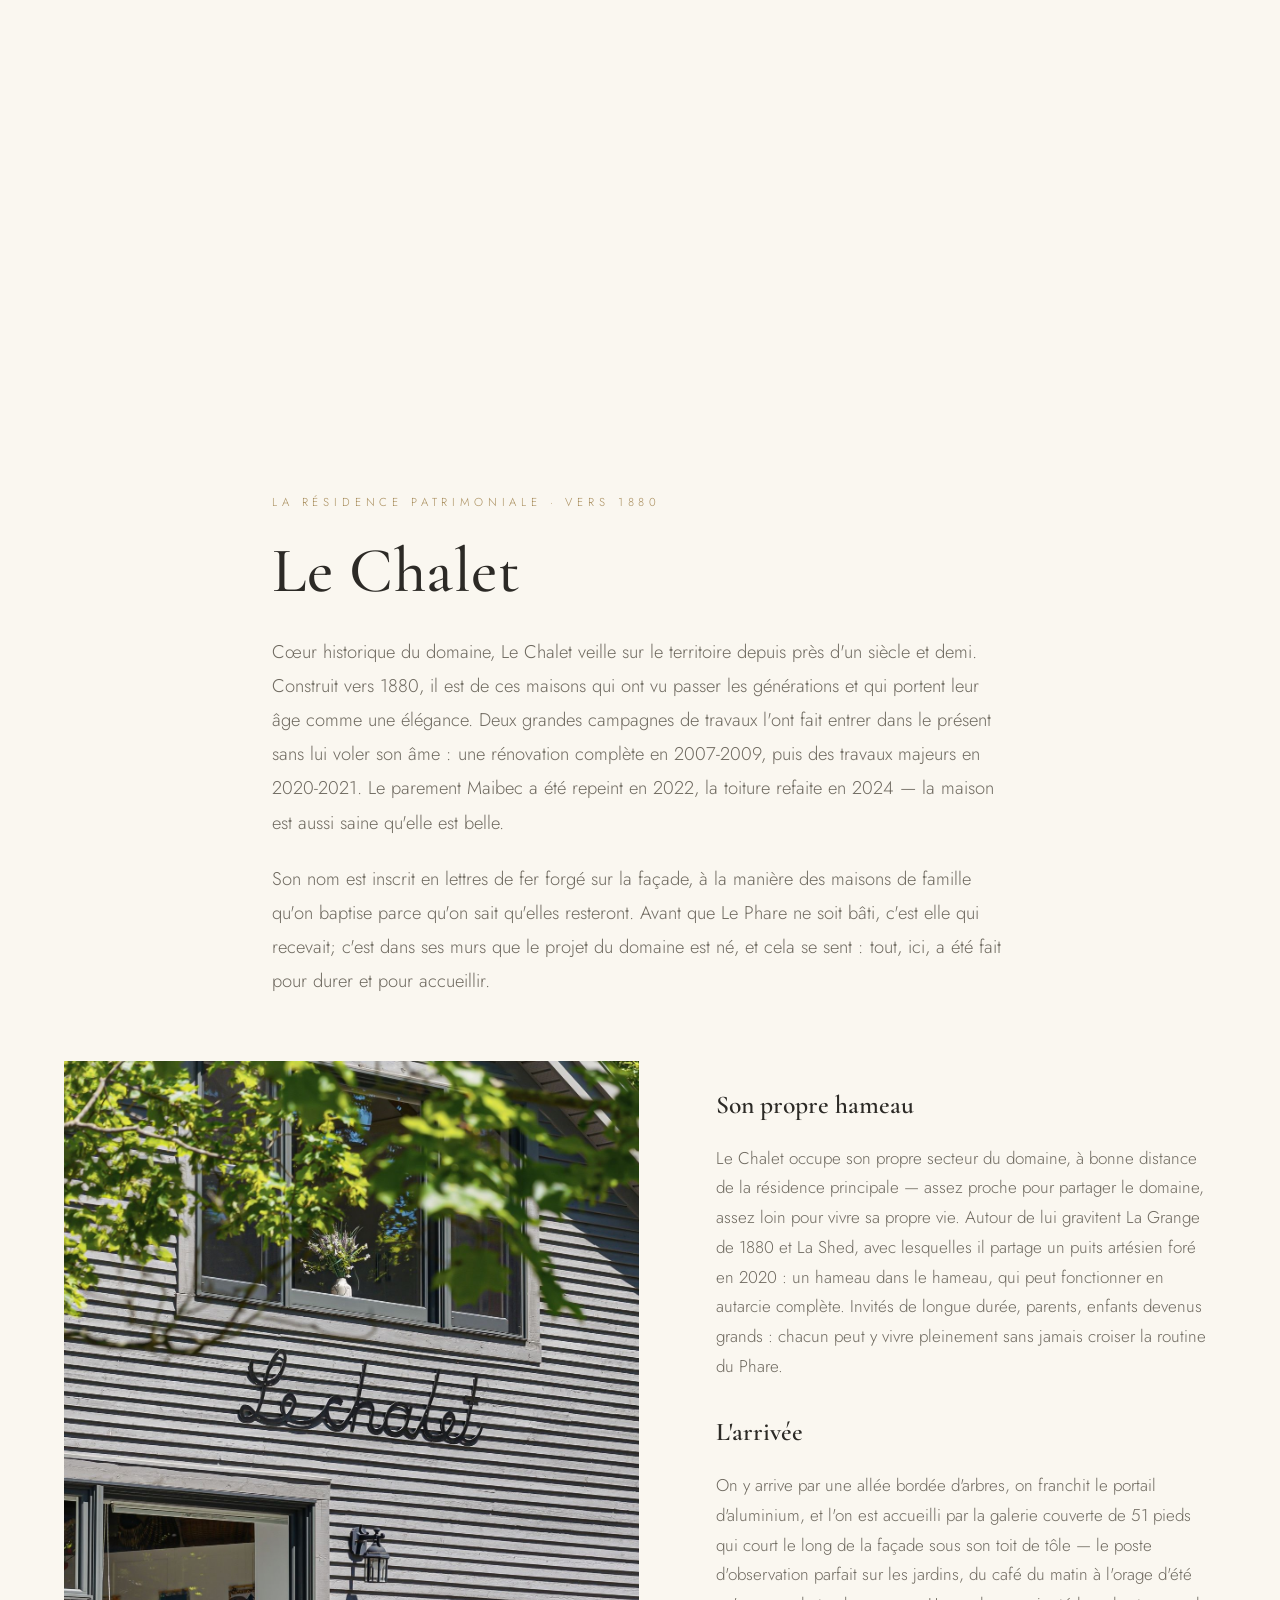
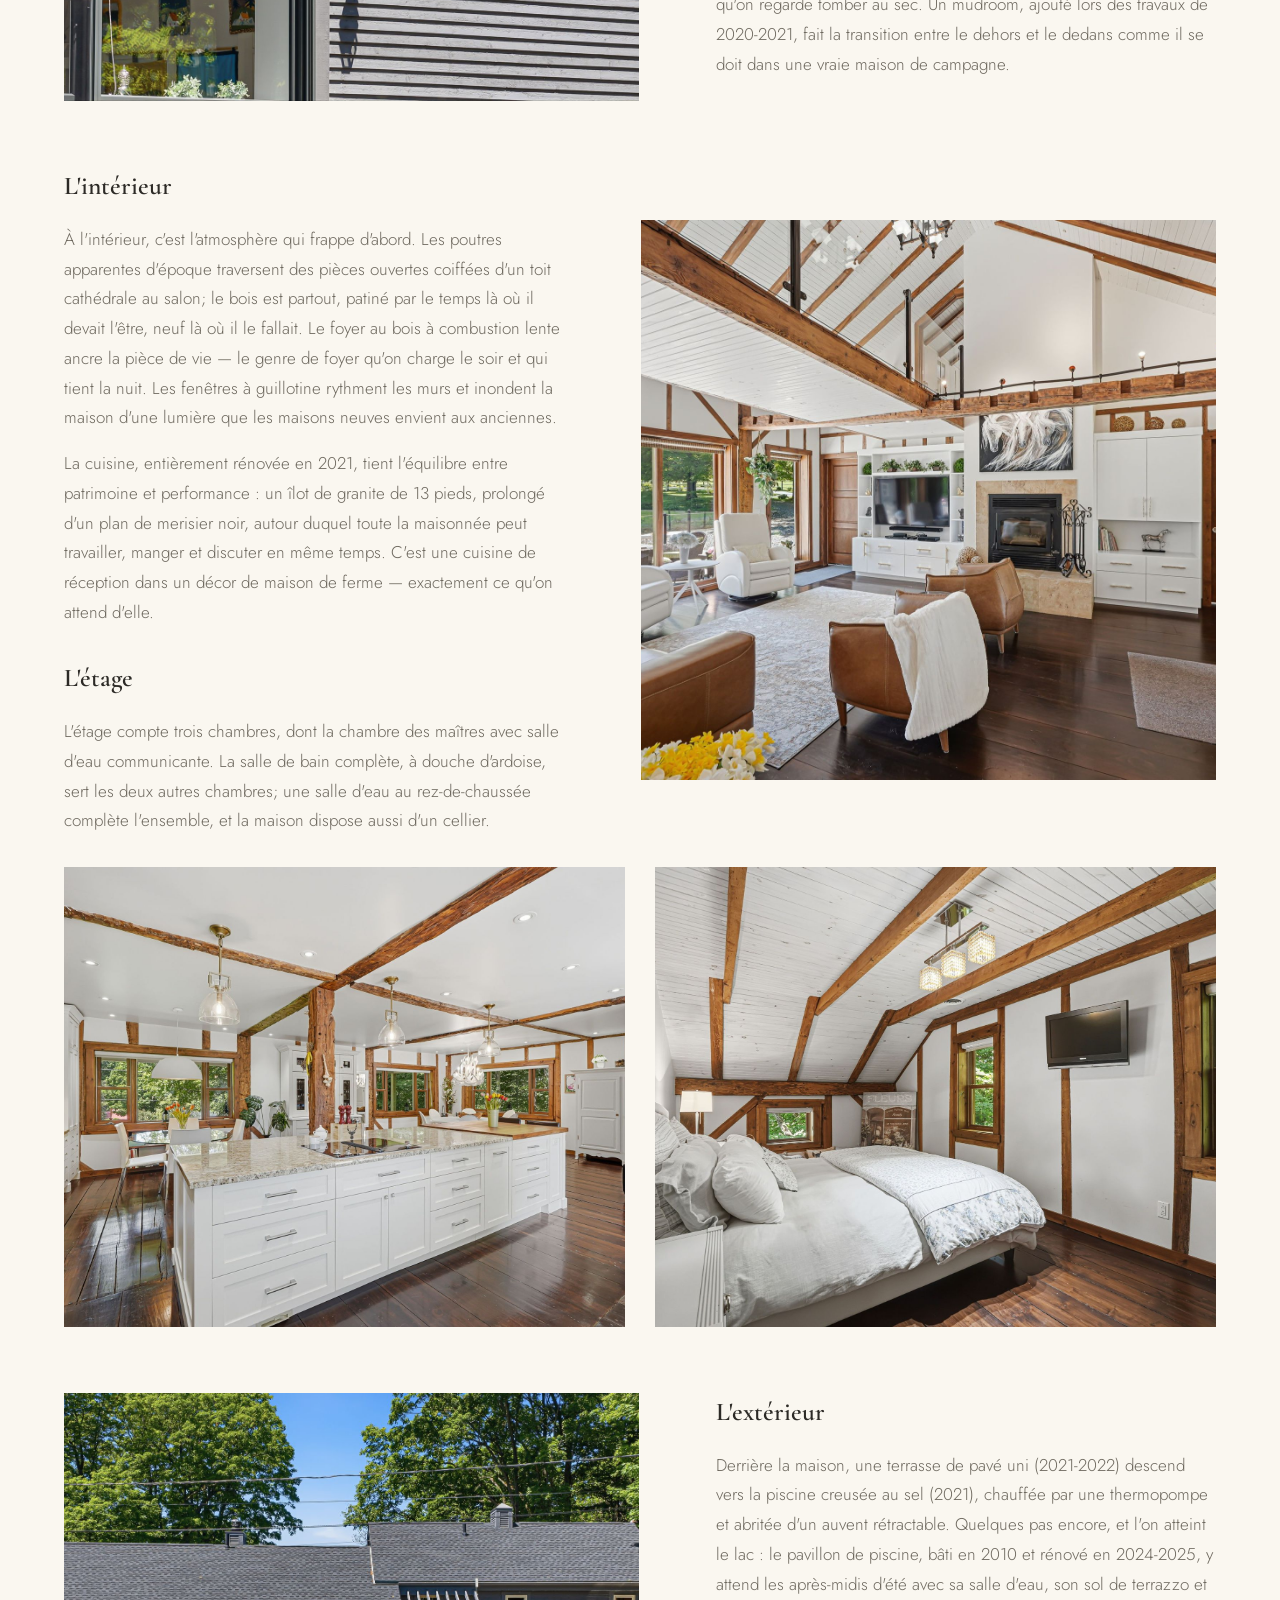
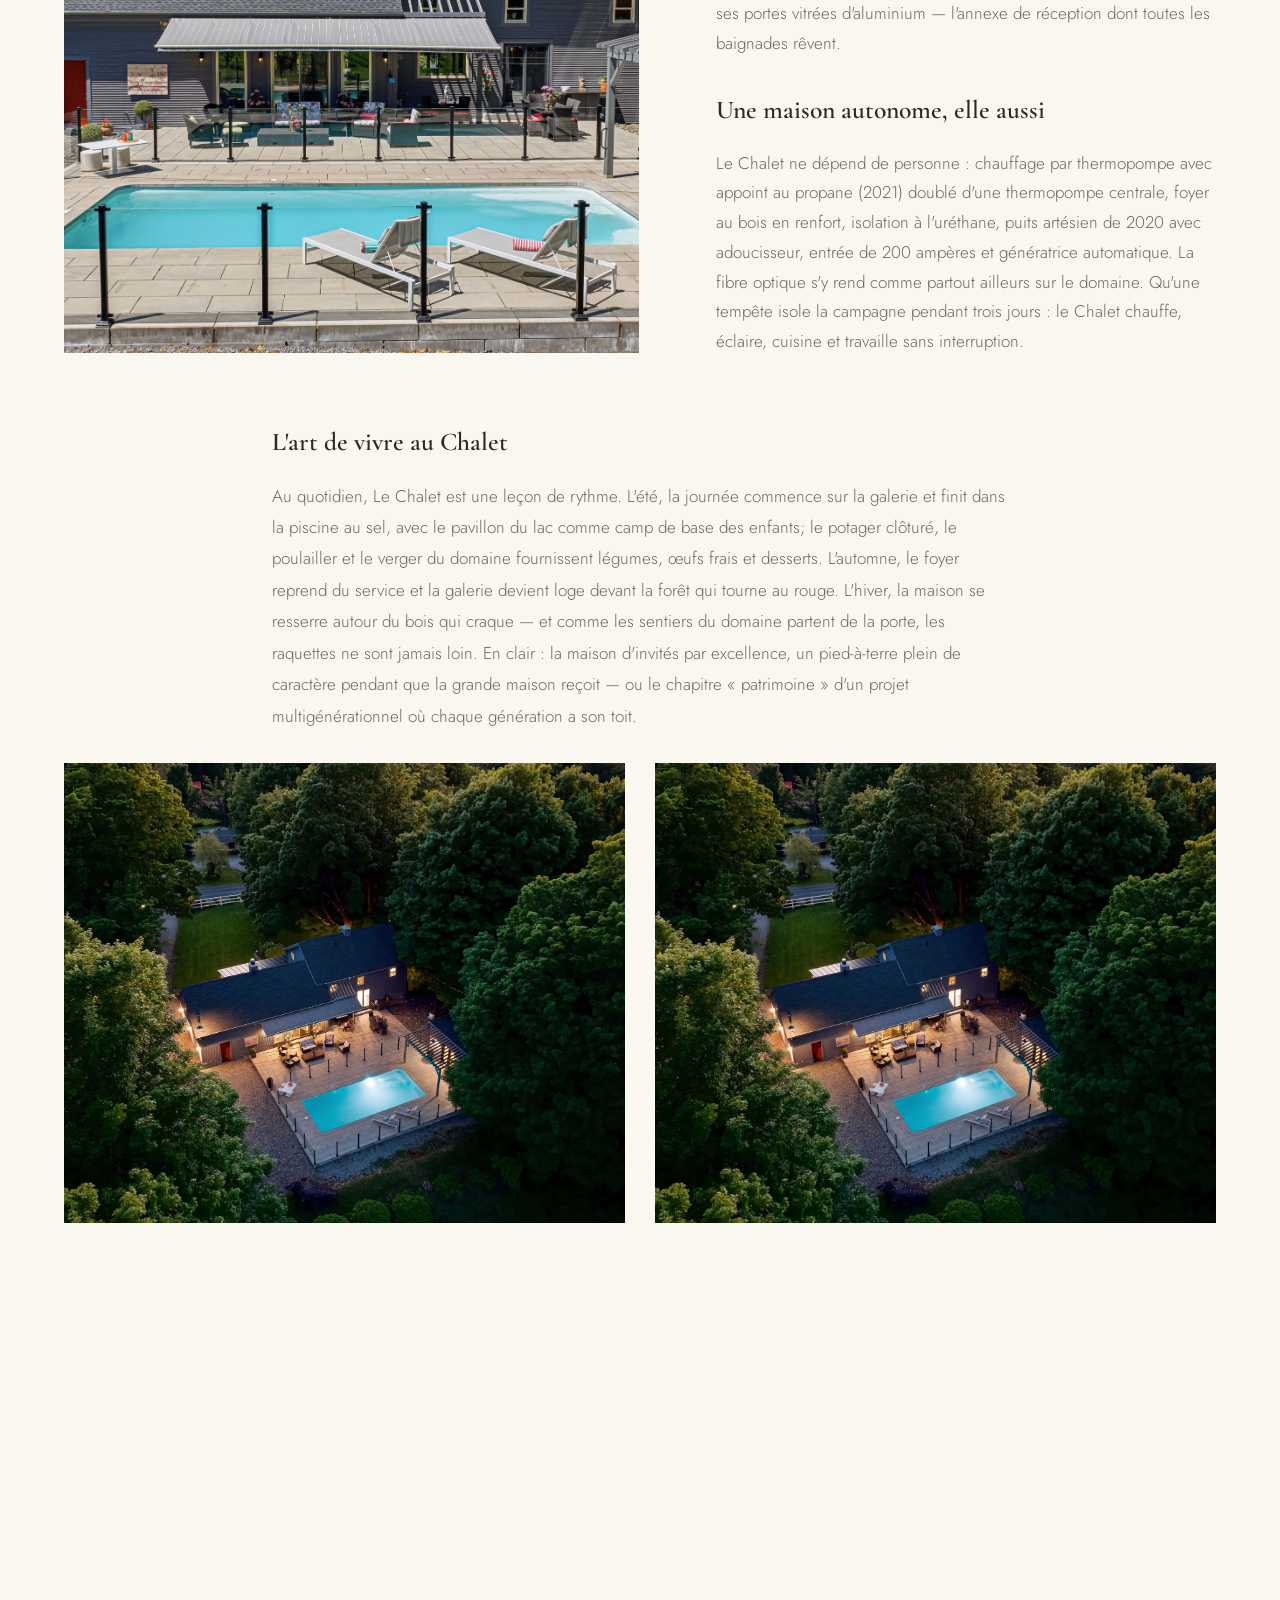
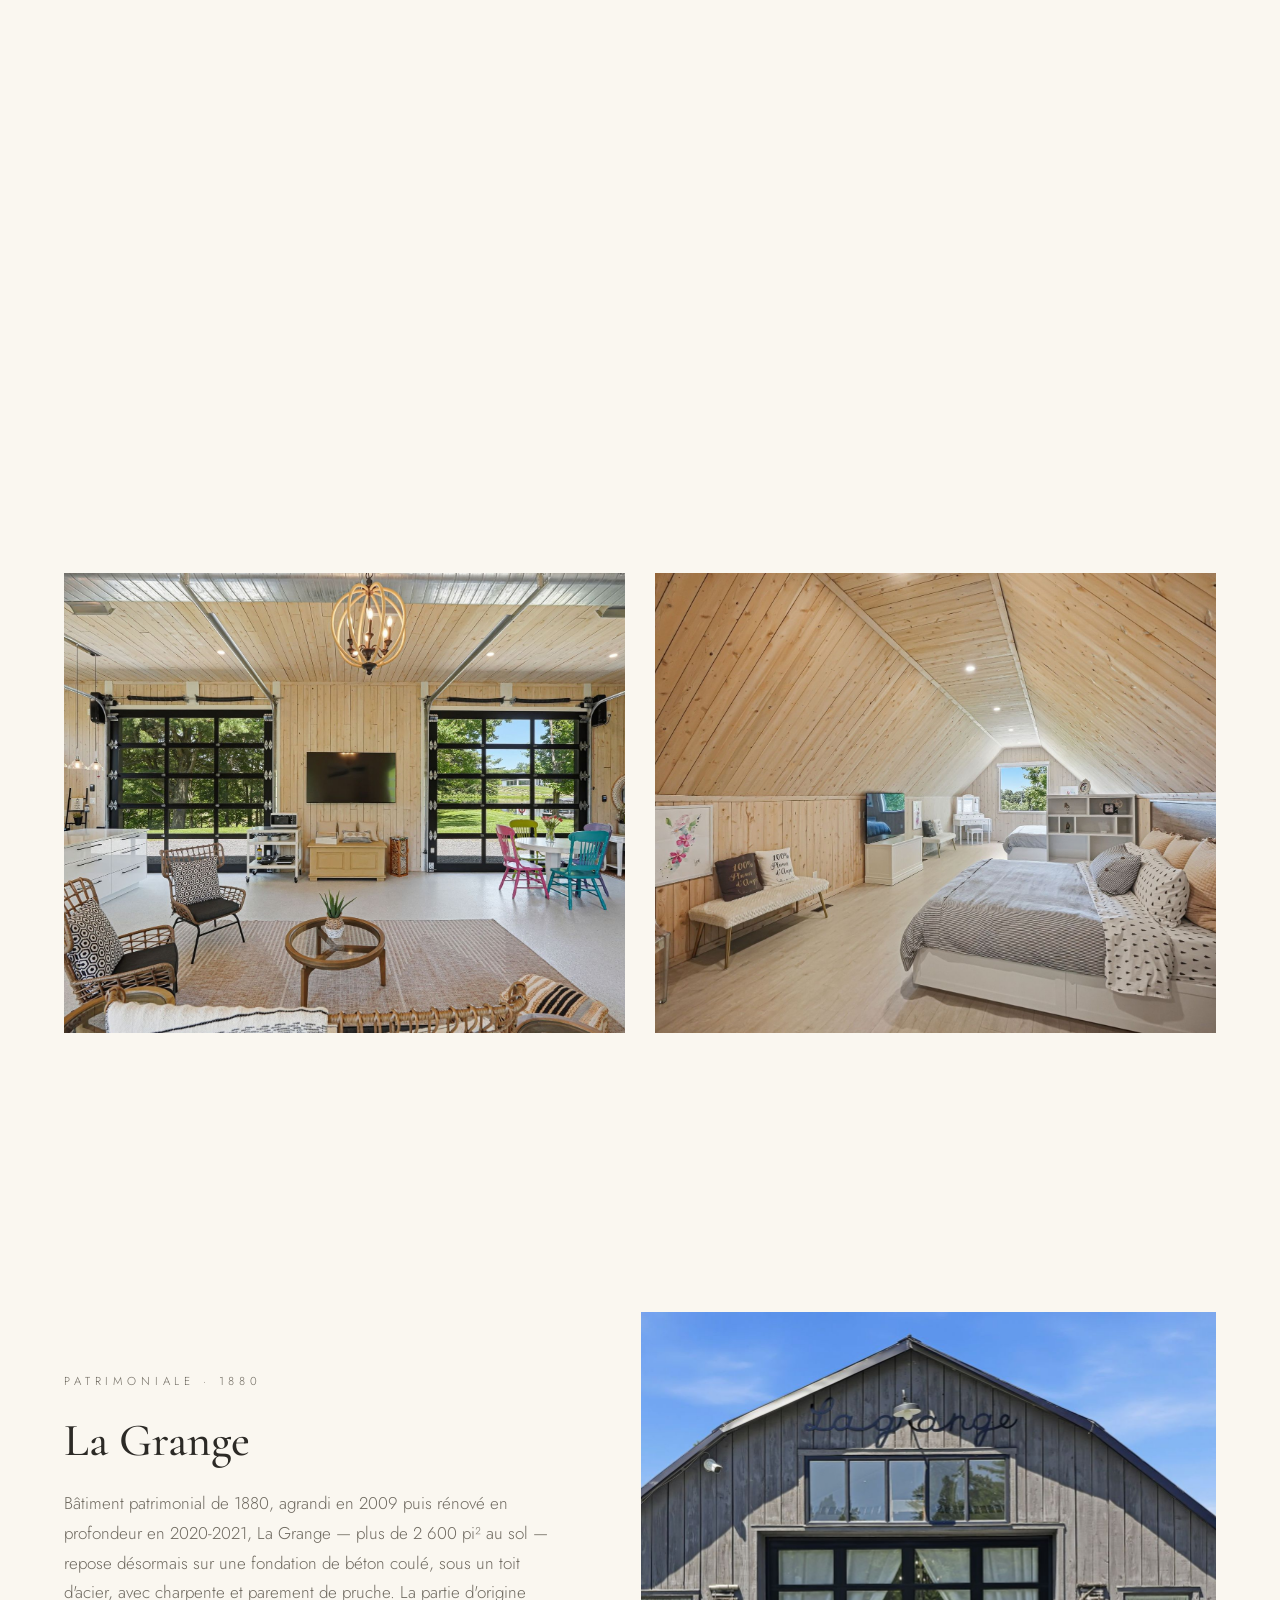
==== commit 282889a5: "Corrections factuelles de la propriétaire (appel du 17 juillet) - Lavande : retrait de « certifiée »" ====
--- a/index.html
+++ b/index.html
@@ -57,8 +57,8 @@
     <div class="container narrow">
       <p class="eyebrow reveal" data-i18n="dom.eyebrow">Un monde en soi</p>
       <h2 class="display reveal" data-i18n="dom.title">Le Domaine</h2>
-      <p class="lede reveal" data-i18n="dom.p1">Au cœur des Cantons-de-l'Est, aux abords de la route des vins et à moins d'une heure trente de Montréal, le domaine déploie 151,85 acres (614 515 m²) de nature façonnée avec patience : un lac privé aux deux quais, un champ de lavande issu d'une ancienne production biologique certifiée, un verger généreux — pruniers, poiriers, pommiers, cerisiers, bleuets, camerises, argousiers —, trois plans d'eau oxygénés reliés par des ruisseaux et des cascades, et une forêt dotée d'un plan d'aménagement complet. Le tout est ceinturé de plusieurs kilomètres de clôtures à gibier et parcouru de sentiers.</p>
-      <p class="lede reveal" data-i18n="dom.p2">Douze bâtiments s'y répondent, de la résidence contemporaine de calibre ultra-luxe érigée en 2022 à la maison patrimoniale de 1880, en passant par un hameau complet de dépendances. Pensé comme un projet de vie multigénérationnel, le domaine offre plusieurs logements indépendants et une autonomie totale : géothermie, quatre génératrices à démarrage automatique, entrée électrique de 600 ampères, réseau souterrain sur l'ensemble de la propriété, fibre optique dans tous les bâtiments habitables, puits artésiens avec filtration et domotique complète. Un chemin privé asphalté (2022) mène de la route à la résidence; terrains de pickleball et de pétanque, potager clôturé, îlot de Bali et cuisine extérieure complètent l'art de vivre. La vente, clé en main, inclut la machinerie du domaine — voiturettes de golf, tracteur restauré, motoneige électrique et équipement nautique, jusqu'au ponton électrique du lac.</p>
+      <p class="lede reveal" data-i18n="dom.p1">Au cœur des Cantons-de-l'Est, aux abords de la route des vins et à moins d'une heure trente de Montréal, le domaine déploie 151,85 acres (614 515 m²) de nature façonnée avec patience : un lac privé aux deux quais, un champ de lavande issu d'une ancienne production biologique, un verger généreux — pruniers, poiriers, pommiers, cerisiers, bleuets, camerises, argousiers —, trois plans d'eau oxygénés reliés par des ruisseaux et des cascades, et une forêt dotée d'un plan d'aménagement complet. Le tout est ceinturé de plusieurs kilomètres de clôtures à gibier et parcouru de sentiers.</p>
+      <p class="lede reveal" data-i18n="dom.p2">Douze bâtiments ponctuent le territoire, de la résidence contemporaine de calibre ultra-luxe érigée en 2022 à la maison patrimoniale de 1880, en passant par un hameau complet de dépendances. Pensé comme un projet de vie multigénérationnel, le domaine offre plusieurs logements indépendants et une autonomie totale : géothermie, quatre génératrices à démarrage automatique, entrée électrique de 600 ampères, réseau électrique souterrain sur une partie de la propriété, fibre optique dans tous les bâtiments habitables, puits artésiens avec filtration et domotique complète au Phare. Un chemin privé asphalté (2022) mène de la route à la résidence; terrains de pickleball et de pétanque, potager clôturé, îlot de Bali et cuisine extérieure complètent l'art de vivre. La vente, clé en main, inclut la machinerie du domaine — voiturettes de golf, tracteurs, motoneiges — électrique et à essence — et équipement nautique, jusqu'au ponton électrique du lac.</p>
     </div>
     <figure class="full-bleed reveal">
       <img src="assets/img/d31-large.jpg" alt="Vue aérienne du domaine : Le Phare, le lac privé et les collines des Cantons-de-l'Est" loading="lazy">
@@ -113,12 +113,12 @@
       </div>
       <div class="split split-flip reveal">
         <figure class="split-media">
-          <img src="assets/img/g043-large.jpg" alt="La cuisine Sub-Zero du Phare, île et comptoirs Dekton" loading="lazy">
+          <img src="assets/img/g043-large.jpg" alt="La cuisine Sub-Zero du Phare, île et comptoirs de quartz" loading="lazy">
         </figure>
         <div class="split-body">
           <h3 class="title-sm" data-i18n="phare.rdc.t">Le rez-de-chaussée</h3>
           <p data-i18n="phare.rdc.p1">On entre sous un plafond de 12 pieds, accueilli par un lustre Restoration Hardware soufflé à la bouche de 676 livres — le premier d'une collection de luminaires artisanaux qui ponctue toute la maison. L'aire de vie se déploie ensuite en un seul mouvement : salon, cuisine et salle à manger sous des plafonds cathédrale de 16 à 17 pieds habillés de peuplier clair sans nœuds, dont la teinte douce réchauffe la lumière du mur-rideau à toute heure du jour.</p>
-          <p data-i18n="phare.rdc.p2">La cuisine est une pièce d'équipement professionnel dans un écrin d'ébénisterie : appareils Sub-Zero — deux réfrigérateurs et un congélateur —, plaque à induction, four vapeur, pot filler au-dessus de la plaque, le tout serti dans des comptoirs Dekton et un mobilier intégré dessiné sur mesure par un ébéniste de Napierville, qui court d'ailleurs dans toute la résidence.</p>
+          <p data-i18n="phare.rdc.p2">La cuisine est une pièce d'équipement professionnel dans un écrin d'ébénisterie : appareils Sub-Zero — deux réfrigérateurs et deux congélateurs —, plaque à induction, four vapeur, pot filler au-dessus de la plaque, le tout serti dans des comptoirs de quartz et un mobilier intégré dessiné sur mesure par un ébéniste de Napierville, qui court d'ailleurs dans toute la résidence.</p>
         </div>
       </div>
       <div class="duo reveal">
@@ -146,7 +146,7 @@
         </figure>
         <div class="split-body">
           <h3 class="title-sm" data-i18n="phare.bienetre.t">L'aile bien-être</h3>
-          <p data-i18n="phare.bienetre.p1">C'est ici que Le Phare cesse d'être une maison pour devenir un lieu de villégiature privé. La piscine intérieure s'étire sous un plafond de cèdre jaune dont l'essence embaume l'air; une passerelle vitrée la relie au gymnase, si bien qu'on passe de l'entraînement à la baignade sans jamais quitter la lumière. Le sauna de cèdre au quartz complète le circuit.</p>
+          <p data-i18n="phare.bienetre.p1">C'est ici que Le Phare cesse d'être une maison pour devenir un lieu de villégiature privé. La piscine intérieure s'étire sous un plafond de cèdre jaune dont l'essence embaume l'air; une passerelle vitrée la relie au gymnase, si bien qu'on passe de l'entraînement à la baignade sans jamais quitter la lumière.</p>
           <p data-i18n="phare.bienetre.p2">Dehors, la séquence continue : une piscine à débordement en béton dont la cascade chante au-dessus du lac, ceinturée de dalles chauffantes qui prolongent la saison bien au-delà de l'été; un spa tourné vers les collines; une cuisine extérieure complète pour les soirs où la salle à manger est simplement dehors. Au total, 3 363 pi² de terrasses regardent l'eau.</p>
         </div>
       </div>
@@ -160,13 +160,13 @@
         </figure>
         <div class="split-body">
           <h3 class="title-sm" data-i18n="phare.loft.t">Les garages, le loft et le sous-sol</h3>
-          <p data-i18n="phare.loft.p1">Deux garages doubles intégrés — quatre voitures à l'abri, chauffées — sont surmontés d'un loft entièrement aménagé : plancher d'ingénierie, salle de bain complète et monte-charge pour y monter bagages ou matériel sans effort. Bureau, studio, quartier d'invités supplémentaire : l'espace se prête à tout. Sous la maison, un sous-sol de 5 330 pi² abrite notamment le gymnase privé.</p>
+          <p data-i18n="phare.loft.p1">Deux garages doubles intégrés — quatre voitures à l'abri, chauffées — sont surmontés d'un loft entièrement aménagé : plancher d'ingénierie, salle de bain complète et monte-charge pour y monter bagages ou matériel sans effort. Bureau, studio, quartier d'invités supplémentaire : l'espace se prête à tout. Sous la maison, un sous-sol de 5 330 pi² abrite notamment une vaste salle de jeux.</p>
         </div>
       </div>
       <div class="prose reveal">
         <h3 class="title-sm" data-i18n="phare.tech.t">La technique, invisible et totale</h3>
         <p data-i18n="phare.tech.p1">Tout ce confort repose sur une infrastructure pensée pour l'autonomie absolue. Le chauffage est géothermique : cinq systèmes indépendants sur cinq puits (installation LeProhon, certifiée CCEG), diffusés par des planchers de céramique radiante à la grandeur, avec zonage pièce par pièce et appoint au propane. L'entrée électrique de 600 ampères est doublée de génératrices à démarrage automatique — dont une couvre la résidence entière : la tempête peut passer, la maison ne s'en apercevra pas.</p>
-        <p data-i18n="phare.tech.p2">Trois bornes de recharge 220 V attendent les véhicules électriques. La domotique orchestre l'éclairage, les stores, les rideaux encastrés, les moustiquaires motorisées et les caméras — chaque scène de la maison se règle du bout des doigts, sur place ou à distance. La fibre optique dessert la maison comme tous les bâtiments habitables du domaine : on y télétravaille aussi confortablement qu'au centre-ville. L'air est renouvelé par six à sept échangeurs d'air; l'eau du puits artésien passe par adoucisseur et filtration; s'ajoutent l'aspirateur central, la chambre froide et la garde-robe de cèdre — mille détails qu'on ne voit pas et qui, ensemble, font qu'au Phare, tout fonctionne, tout le temps, sans y penser.</p>
+        <p data-i18n="phare.tech.p2">Quatre bornes de recharge 220 V attendent les véhicules électriques. La domotique orchestre l'éclairage, les stores, les rideaux encastrés, les moustiquaires motorisées et les caméras — chaque scène de la maison se règle du bout des doigts, sur place ou à distance. La fibre optique dessert la maison comme tous les bâtiments habitables du domaine : on y télétravaille aussi confortablement qu'au centre-ville. L'air est renouvelé par six à sept échangeurs d'air; l'eau du puits artésien passe par adoucisseur et filtration; s'ajoutent l'aspirateur central, la chambre froide et la garde-robe de cèdre — mille détails qu'on ne voit pas et qui, ensemble, font qu'au Phare, tout fonctionne, tout le temps, sans y penser.</p>
         <h3 class="title-sm" data-i18n="phare.neuf.t">Une construction récente, une tranquillité durable</h3>
         <p data-i18n="phare.neuf.p1">Acheter Le Phare, c'est acheter du neuf sans les compromis du neuf : la maison a trois ans, sa garantie GCR court jusqu'en 2027, ses systèmes sont documentés, ses certificats de localisation sont à jour, et le constructeur comme les installateurs sont identifiés au dossier. Dans un marché où les propriétés d'exception ont souvent l'âge de leurs rénovations, Le Phare offre ce qui ne se rénove pas : une conception d'origine cohérente, du premier plan au dernier interrupteur.</p>
       </div>
@@ -215,14 +215,14 @@
         </figure>
         <div class="split-body">
           <h3 class="title-sm" data-i18n="chalet.ext.t">L'extérieur</h3>
-          <p data-i18n="chalet.ext.p1">Derrière la maison, une terrasse de pavé uni (2021-2022) descend vers la piscine creusée au sel (2021), chauffée par une thermopompe et abritée d'un auvent rétractable. Quelques pas encore, et l'on atteint le lac : le pavillon de piscine, bâti en 2010 et rénové en 2024-2025, y attend les après-midis d'été avec sa cuisine d'été, sa salle d'eau, son sol de terrazzo et ses portes vitrées d'aluminium — l'annexe de réception dont toutes les baignades rêvent.</p>
+          <p data-i18n="chalet.ext.p1">Derrière la maison, une terrasse de pavé uni (2021-2022) descend vers la piscine creusée au sel (2021), chauffée par une thermopompe et abritée d'un auvent rétractable. Quelques pas encore, et l'on atteint le lac : le pavillon de piscine, bâti en 2010 et rénové en 2024-2025, y attend les après-midis d'été avec sa salle d'eau, son sol de terrazzo et ses portes vitrées d'aluminium — l'annexe de réception dont toutes les baignades rêvent.</p>
           <h3 class="title-sm" data-i18n="chalet.auto.t">Une maison autonome, elle aussi</h3>
           <p data-i18n="chalet.auto.p1">Le Chalet ne dépend de personne : chauffage par thermopompe avec appoint au propane (2021) doublé d'une thermopompe centrale, foyer au bois en renfort, isolation à l'uréthane, puits artésien de 2020 avec adoucisseur, entrée de 200 ampères et génératrice automatique. La fibre optique s'y rend comme partout ailleurs sur le domaine. Qu'une tempête isole la campagne pendant trois jours : le Chalet chauffe, éclaire, cuisine et travaille sans interruption.</p>
         </div>
       </div>
       <div class="prose reveal">
         <h3 class="title-sm" data-i18n="chalet.vie.t">L'art de vivre au Chalet</h3>
-        <p data-i18n="chalet.vie.p1">Au quotidien, Le Chalet est une leçon de rythme. L'été, la journée commence sur la galerie et finit dans la piscine au sel, avec le pavillon du lac comme camp de base des enfants; le potager clôturé et le poulailler sont à quelques pas, et le verger fournit les desserts. L'automne, le foyer reprend du service et la galerie devient loge devant la forêt qui tourne au rouge. L'hiver, la maison se resserre autour du bois qui craque — et comme les sentiers du domaine partent de la porte, les raquettes ne sont jamais loin. En clair : la maison d'invités par excellence, un pied-à-terre plein de caractère pendant que la grande maison reçoit — ou le chapitre « patrimoine » d'un projet multigénérationnel où chaque génération a son toit.</p>
+        <p data-i18n="chalet.vie.p1">Au quotidien, Le Chalet est une leçon de rythme. L'été, la journée commence sur la galerie et finit dans la piscine au sel, avec le pavillon du lac comme camp de base des enfants; le potager clôturé, le poulailler et le verger du domaine fournissent légumes, œufs frais et desserts. L'automne, le foyer reprend du service et la galerie devient loge devant la forêt qui tourne au rouge. L'hiver, la maison se resserre autour du bois qui craque — et comme les sentiers du domaine partent de la porte, les raquettes ne sont jamais loin. En clair : la maison d'invités par excellence, un pied-à-terre plein de caractère pendant que la grande maison reçoit — ou le chapitre « patrimoine » d'un projet multigénérationnel où chaque génération a son toit.</p>
       </div>
       <div class="duo reveal">
         <figure><img src="assets/img/g053-large.jpg" alt="La piscine du Chalet illuminée au crépuscule, vue aérienne" loading="lazy"></figure>
@@ -290,7 +290,7 @@
         <article class="annex reveal">
           <span class="annex-year">2010 · 2025</span>
           <h3 data-i18n="annexes.pavillon.t">Le Pavillon de piscine</h3>
-          <p data-i18n="annexes.pavillon.d">Au bord du lac : cuisine d'été et salle d'eau sous un sol de terrazzo — l'espace de réception des après-midis de baignade.</p>
+          <p data-i18n="annexes.pavillon.d">Au bord du lac : salle d'eau, sol de terrazzo et portes vitrées d'aluminium — l'espace de réception des après-midis de baignade.</p>
         </article>
         <article class="annex reveal">
           <span class="annex-year">2022</span>
@@ -337,7 +337,7 @@
     <div class="container narrow section-head">
       <p class="eyebrow reveal" data-i18n="terre.eyebrow">614 515 m² façonnés avec soin</p>
       <h2 class="display reveal" data-i18n="terre.title">Le territoire</h2>
-      <p class="lede reveal" data-i18n="terre.p1">En juin, la lavande fleurit sur l'ancienne production certifiée biologique. La forêt, dotée d'un plan d'aménagement complet, s'ouvre sur des kilomètres de sentiers clôturés — et le lac attend, avec ses deux quais et son ponton électrique.</p>
+      <p class="lede reveal" data-i18n="terre.p1">En juin, la lavande fleurit sur l'ancienne production biologique. La forêt, dotée d'un plan d'aménagement complet, s'ouvre sur des kilomètres de sentiers clôturés — et le lac attend, avec ses deux quais et son ponton électrique.</p>
     </div>
     <figure class="full-bleed reveal">
       <img src="assets/img/d07-large.jpg" alt="Vue aérienne du verger en rangs et de la résidence" loading="lazy">
@@ -352,12 +352,12 @@
         <figure class="reveal"><img src="assets/img/d253-large.jpg" alt="Quai, ponton et embarcations sur le lac privé" loading="lazy"><figcaption data-i18n="terre.c7">Ponton électrique, pédalos et kayaks — inclus</figcaption></figure>
       </div>
       <ul class="terre-list reveal">
-        <li data-i18n="terre.l1">Champ de lavande — ancienne production biologique certifiée</li>
+        <li data-i18n="terre.l1">Champ de lavande — ancienne production biologique</li>
         <li data-i18n="terre.l2">Verger : pruniers, poiriers, pommiers, cerisiers, bleuets, camerises, argousiers</li>
         <li data-i18n="terre.l3">Trois plans d'eau oxygénés, ruisseaux et cascades</li>
         <li data-i18n="terre.l4">Terrains de pickleball et de pétanque, potager clôturé, îlot de Bali</li>
         <li data-i18n="terre.l5">Clôtures à gibier sur plusieurs kilomètres, abri pour deux chevaux</li>
-        <li data-i18n="terre.l6">Machinerie incluse : voiturettes de golf, motoneige électrique, tracteur restauré, équipement nautique</li>
+        <li data-i18n="terre.l6">Machinerie incluse : voiturettes de golf, tracteurs, deux motoneiges (électrique et à essence), équipement nautique</li>
       </ul>
     </div>
   </section>
@@ -372,10 +372,10 @@
         <div class="auto-grid">
           <div class="auto-item reveal"><h3 data-i18n="auto.g1t">Géothermie</h3><p data-i18n="auto.g1d">Cinq systèmes indépendants et cinq puits, dalle radiante et zonage pièce par pièce.</p></div>
           <div class="auto-item reveal"><h3 data-i18n="auto.g2t">Quatre génératrices</h3><p data-i18n="auto.g2d">Démarrage automatique — dont une couvrant l'entièreté de la résidence principale.</p></div>
-          <div class="auto-item reveal"><h3 data-i18n="auto.g3t">Fibre optique</h3><p data-i18n="auto.g3d">Dans tous les bâtiments habitables, avec réseau électrique souterrain sur l'ensemble du domaine.</p></div>
-          <div class="auto-item reveal"><h3 data-i18n="auto.g4t">600 ampères</h3><p data-i18n="auto.g4d">Entrée principale de 600 A et trois bornes de recharge 220 V pour véhicules électriques.</p></div>
+          <div class="auto-item reveal"><h3 data-i18n="auto.g3t">Fibre optique</h3><p data-i18n="auto.g3d">Dans tous les bâtiments habitables, avec réseau électrique souterrain sur une partie du domaine.</p></div>
+          <div class="auto-item reveal"><h3 data-i18n="auto.g4t">600 ampères</h3><p data-i18n="auto.g4d">Entrée principale de 600 A et quatre bornes de recharge 220 V pour véhicules électriques.</p></div>
           <div class="auto-item reveal"><h3 data-i18n="auto.g5t">Eau maîtrisée</h3><p data-i18n="auto.g5d">Puits artésiens, adoucisseurs et filtration; irrigation de l'allée centrale et des jardins.</p></div>
-          <div class="auto-item reveal"><h3 data-i18n="auto.g6t">Domotique</h3><p data-i18n="auto.g6d">Éclairage, stores, rideaux encastrés, moustiquaires motorisées et caméras — pilotés du bout des doigts.</p></div>
+          <div class="auto-item reveal"><h3 data-i18n="auto.g6t">Domotique</h3><p data-i18n="auto.g6d">Au Phare : éclairage, stores, rideaux encastrés, moustiquaires motorisées et caméras — pilotés du bout des doigts.</p></div>
         </div>
       </div>
     </div>
